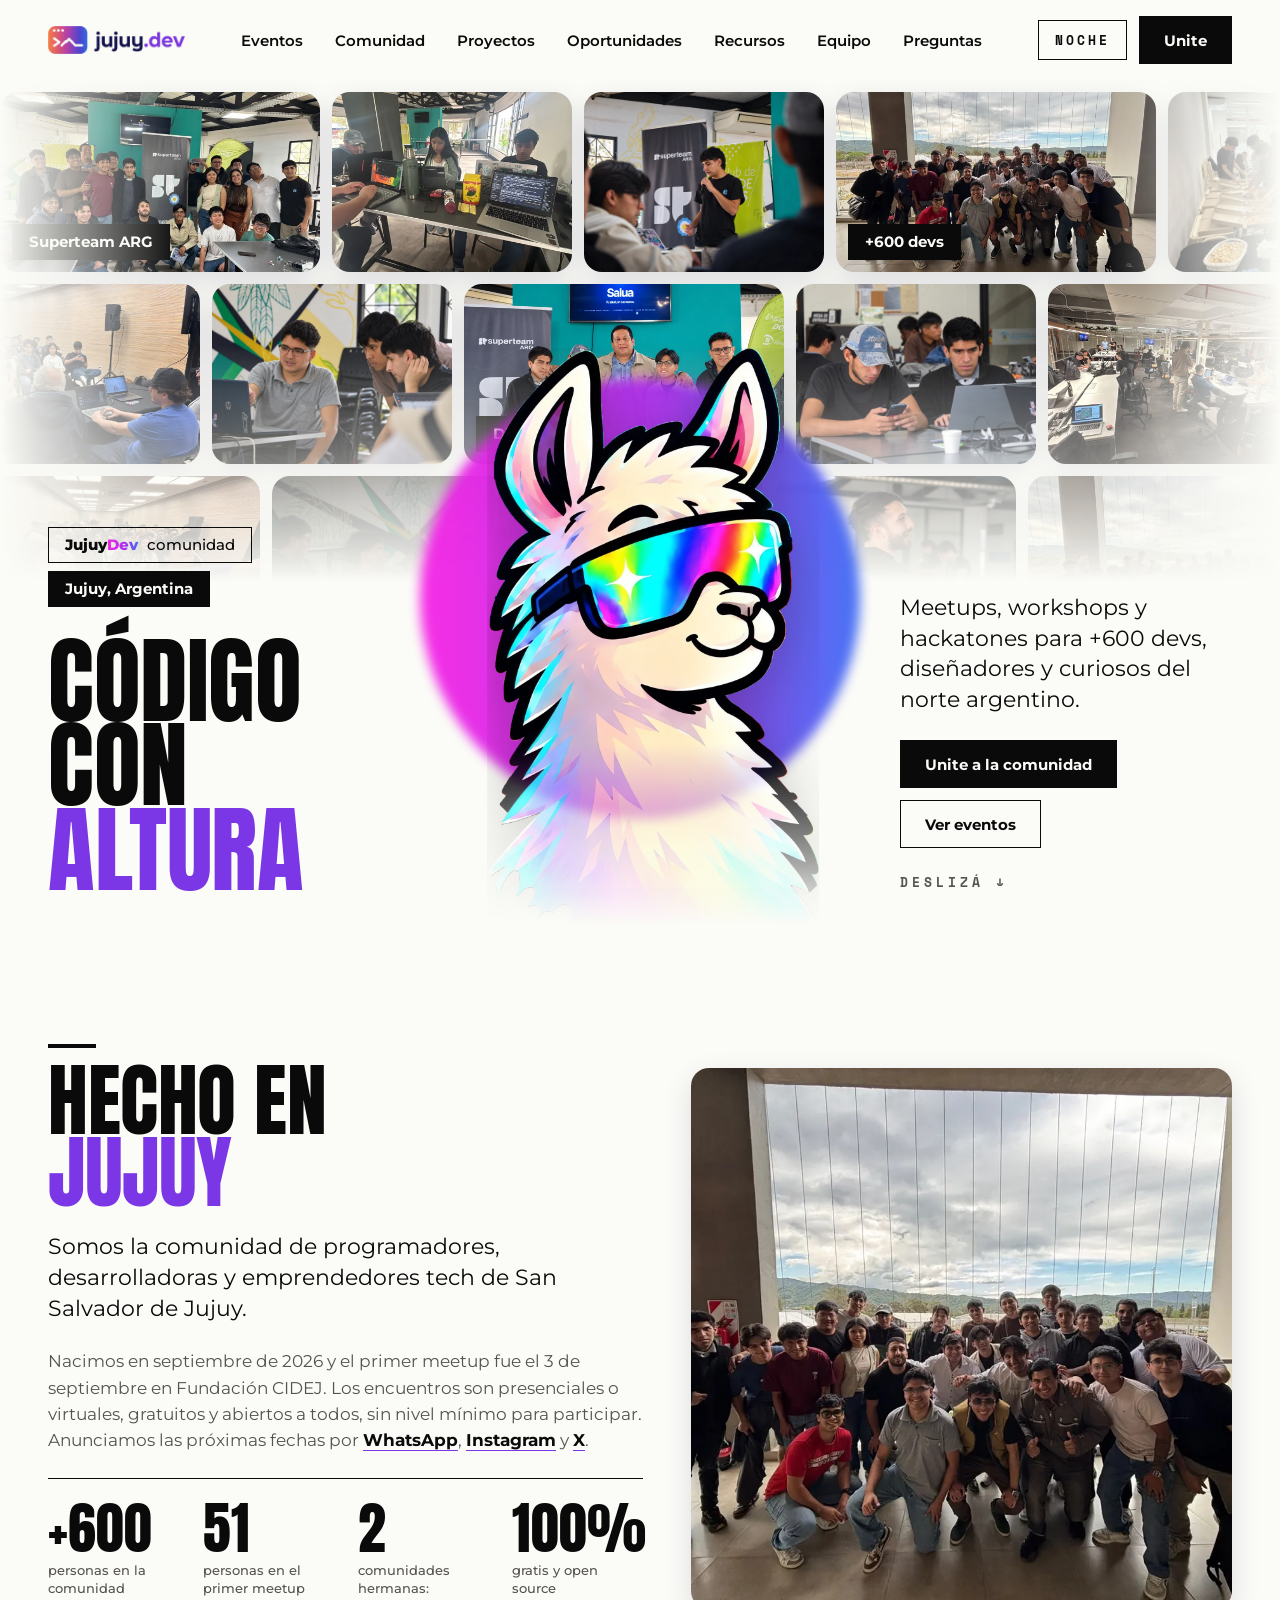
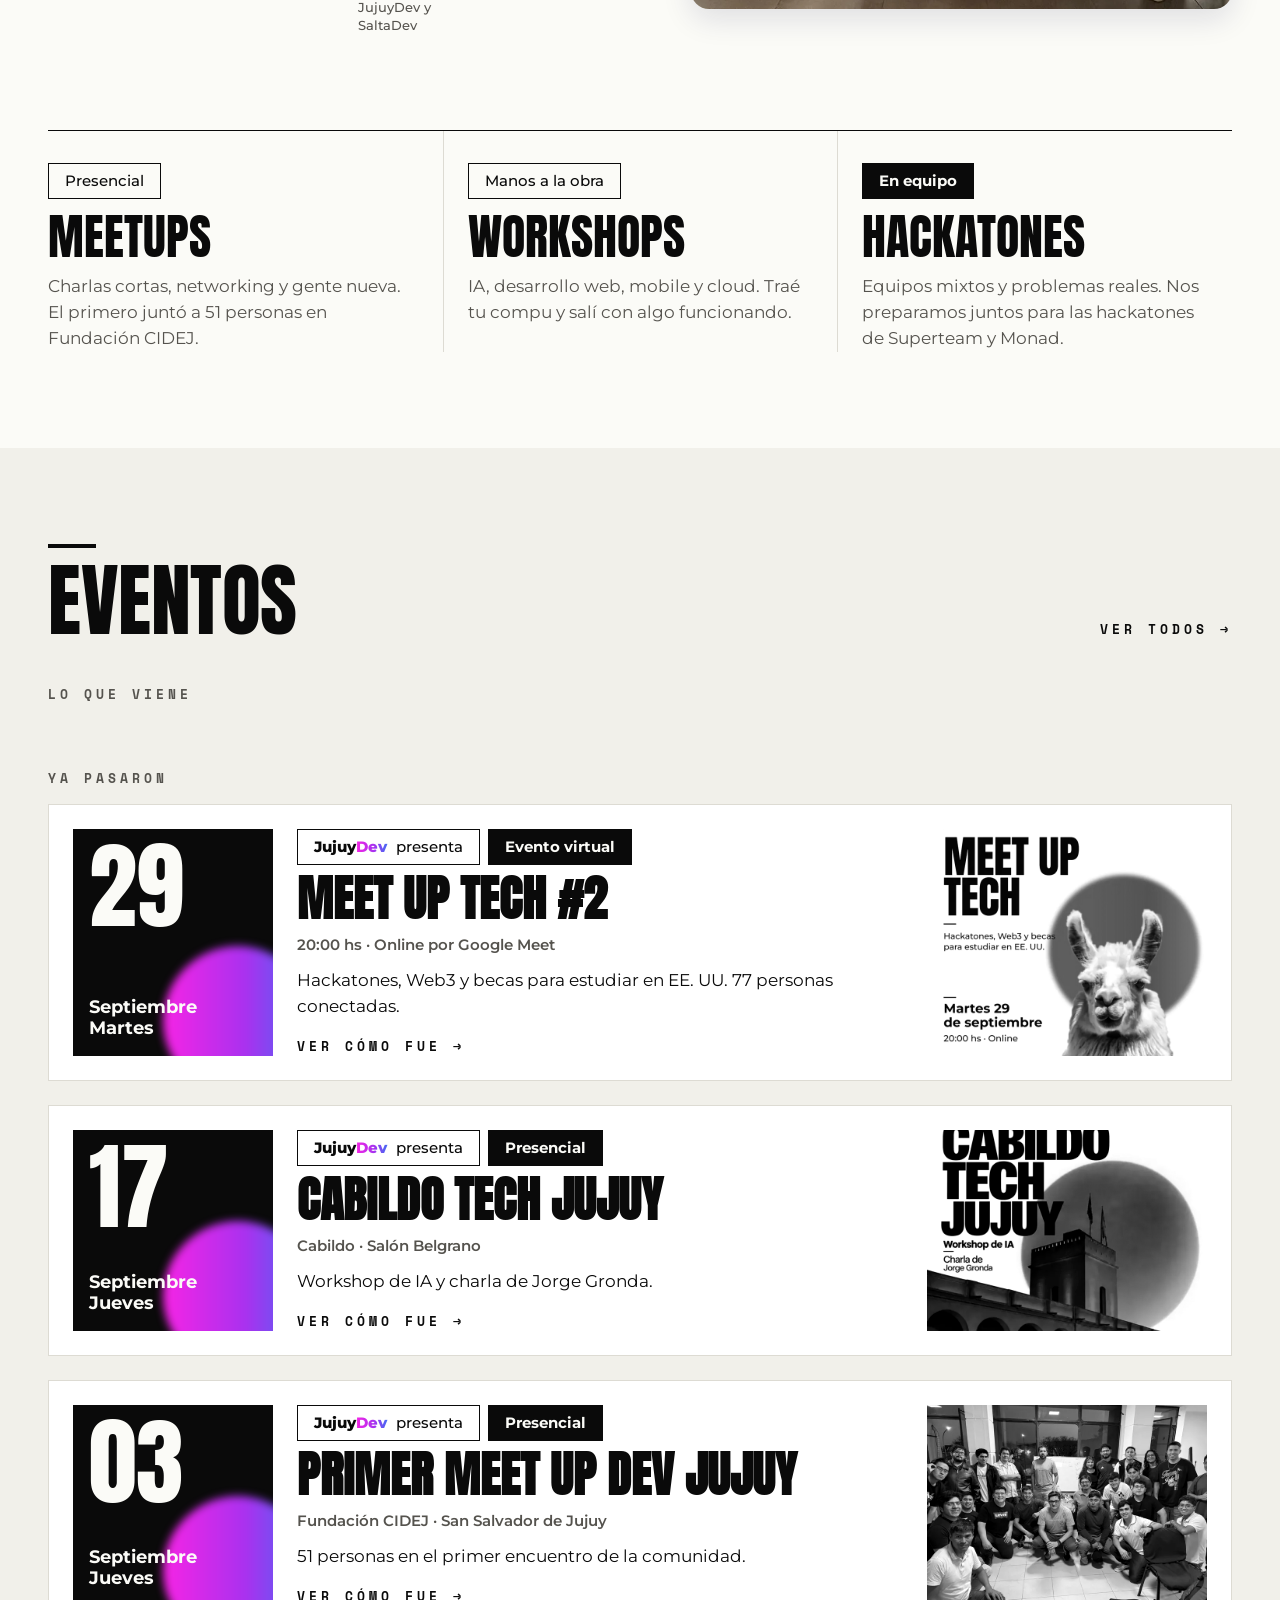
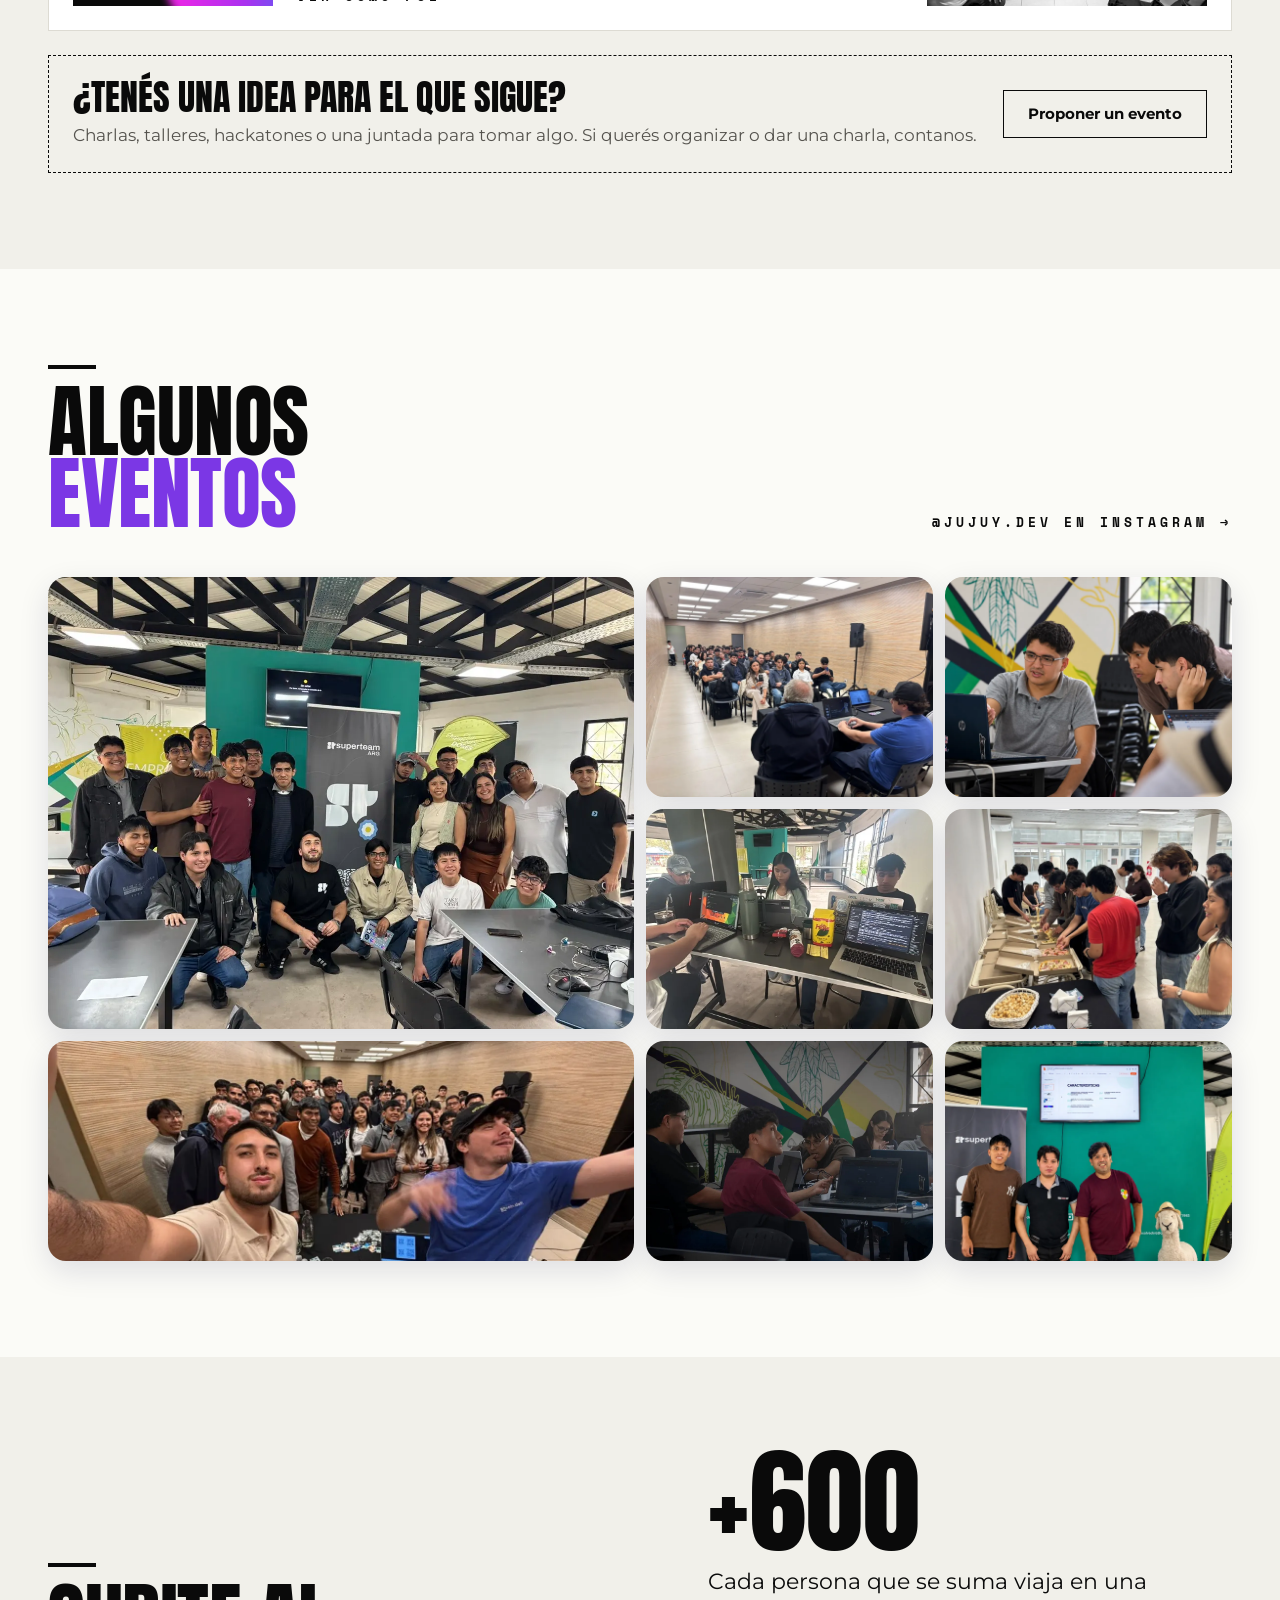
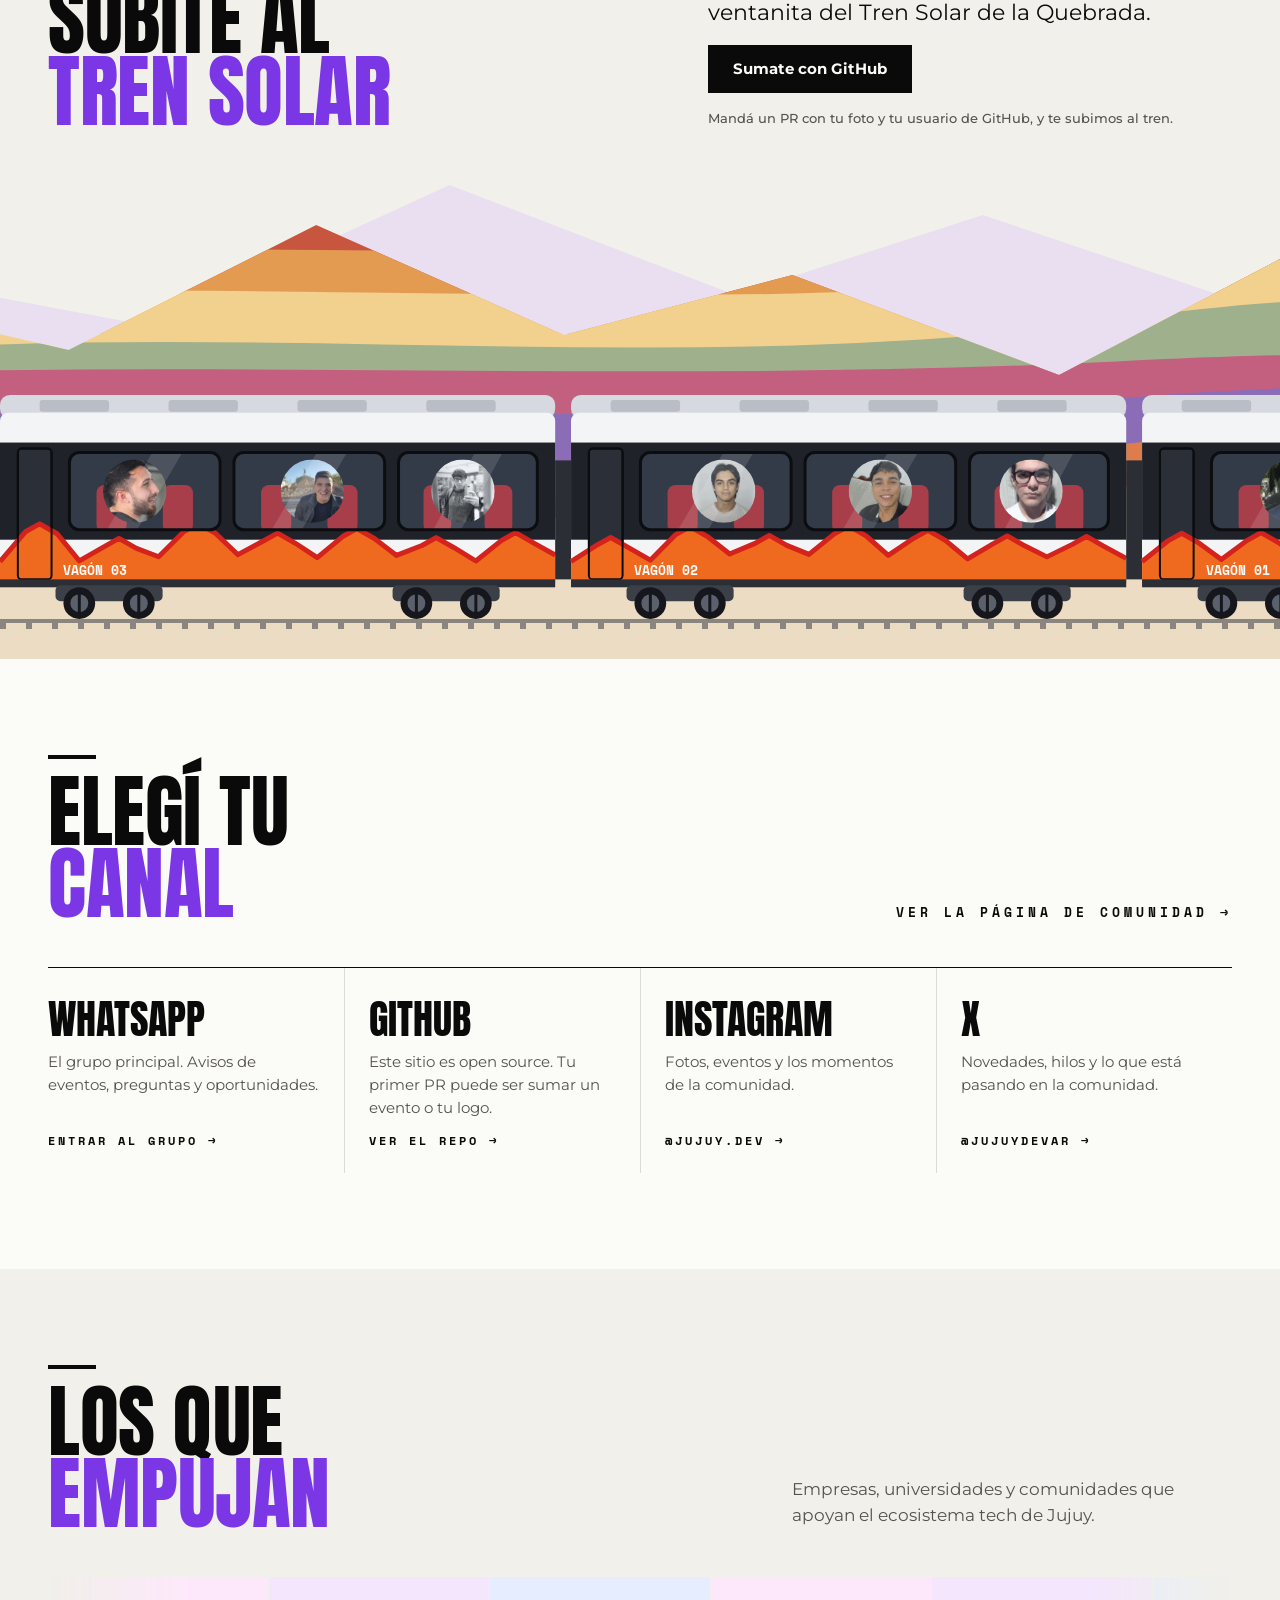
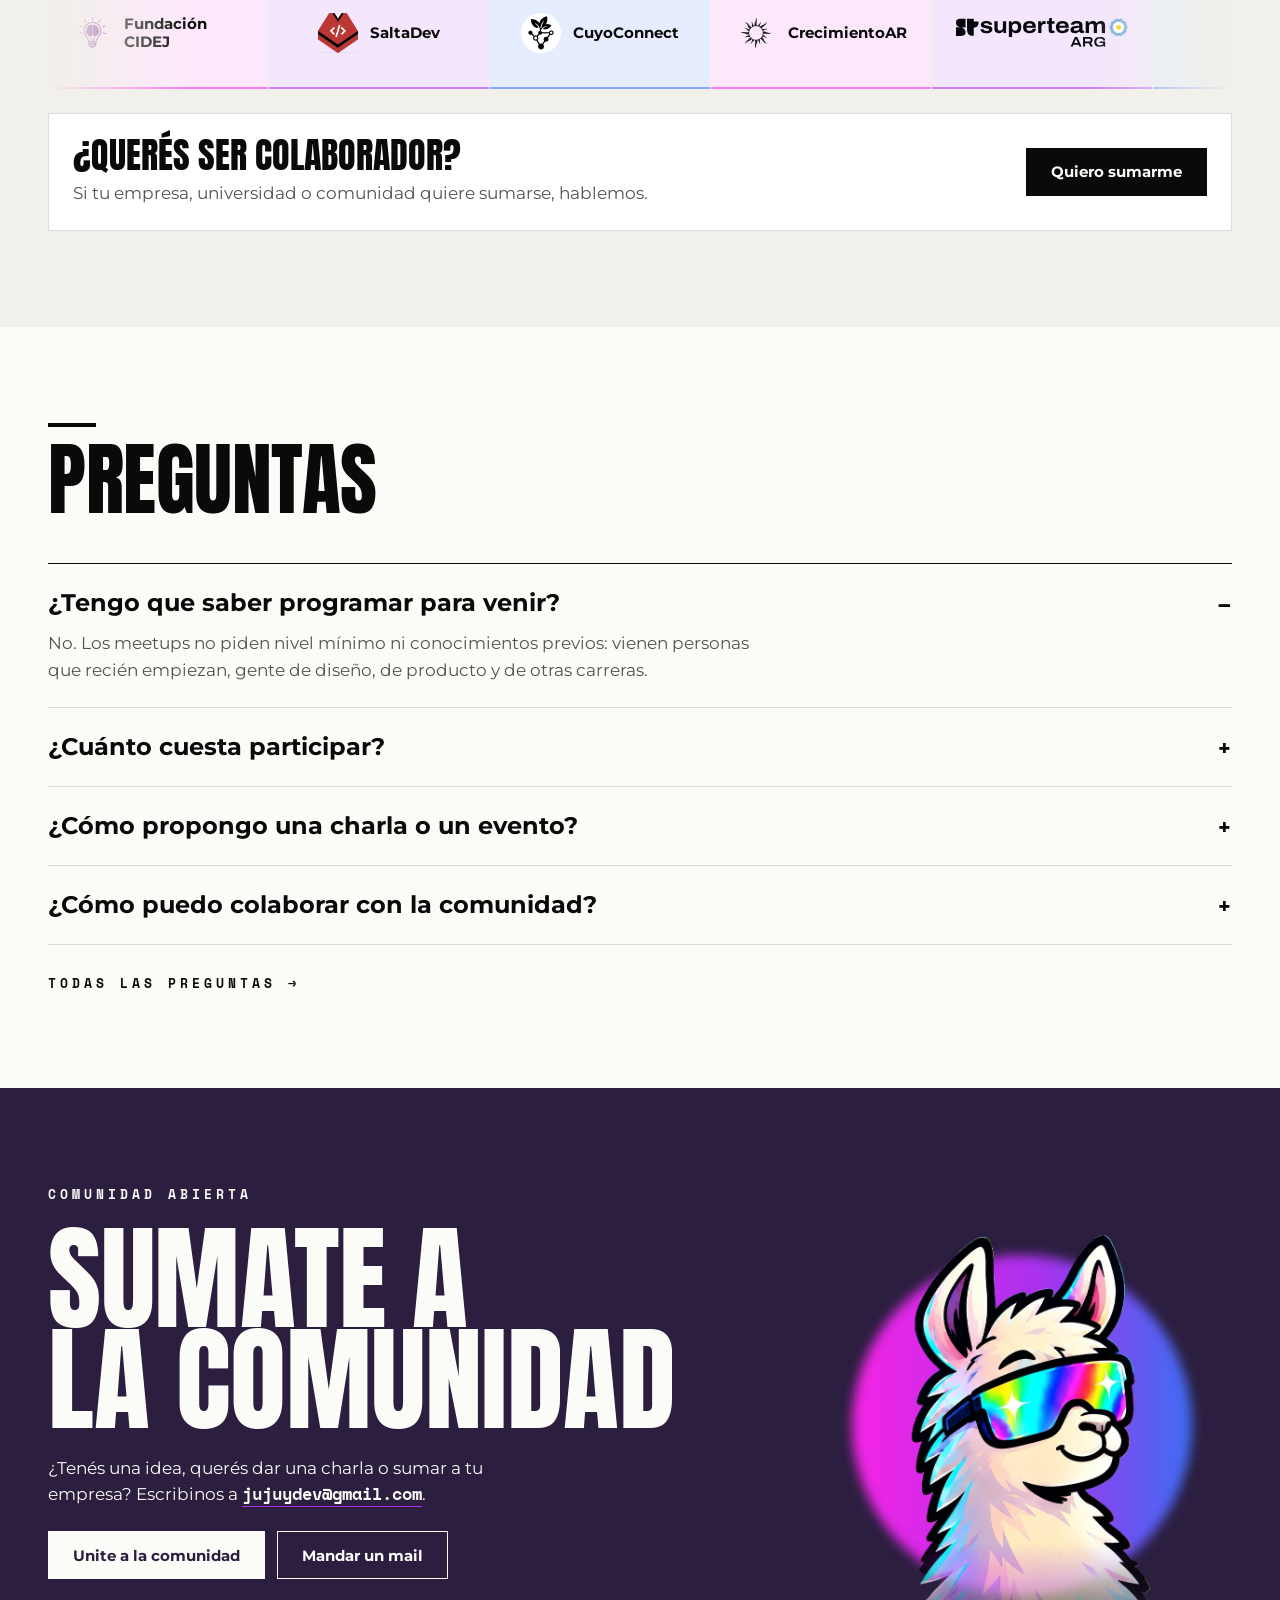
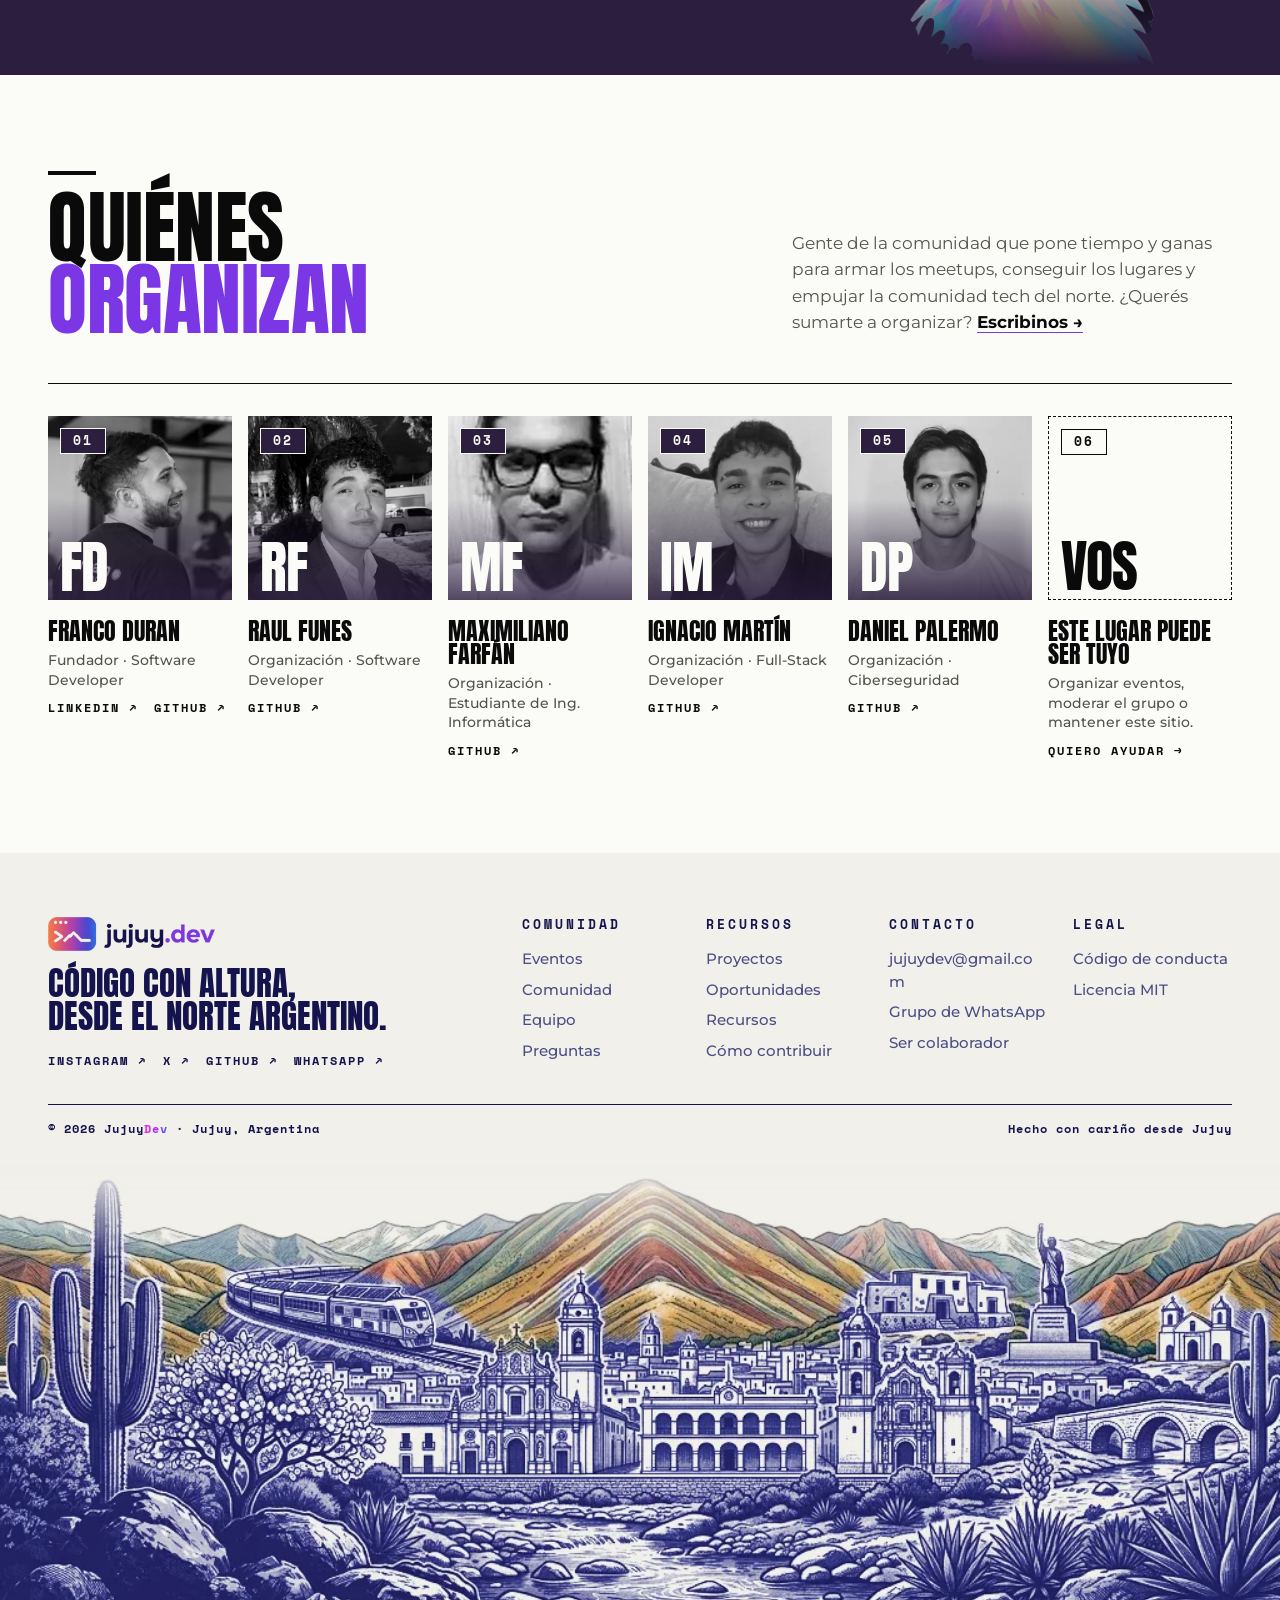
==== index.html @ 704fd13a "feat: footer ilustrado con Jujuy y arreglo del Tren Solar - Footer nuevo en todas las páginas: marca" ====
<!DOCTYPE html>
<html lang="es-AR">
<head>
  <meta charset="UTF-8">
  <meta name="viewport" content="width=device-width, initial-scale=1">
  <title>JujuyDev · Comunidad de programadores y tecnología en Jujuy</title>
  <meta name="description" content="JujuyDev es la comunidad de programadores, desarrolladores y emprendedores tech de Jujuy. Meetups, talleres y eventos gratuitos en San Salvador de Jujuy. Sumate.">
  <meta name="theme-color" content="#fbfbf7" media="(prefers-color-scheme: light)">
  <meta name="theme-color" content="#0e0d14" media="(prefers-color-scheme: dark)">
  <link rel="canonical" href="https://jujuy.dev.ar/">

  <!-- Social preview (WhatsApp, LinkedIn, X). The image is a 1200x630 JPEG because not every network renders WebP previews. -->
  <meta property="og:type" content="website">
  <meta property="og:locale" content="es_AR">
  <meta property="og:site_name" content="JujuyDev">
  <meta property="og:title" content="JujuyDev · Comunidad tech de Jujuy">
  <meta property="og:description" content="Conectamos programadores, diseñadores y emprendedores de Jujuy. Meetups, talleres y eventos gratuitos.">
  <meta property="og:url" content="https://jujuy.dev.ar/">
  <meta property="og:image" content="https://jujuy.dev.ar/assets/og.jpg">
  <meta property="og:image:width" content="1200">
  <meta property="og:image:height" content="630">
  <meta property="og:image:alt" content="Ilustración de la Quebrada de Humahuaca con una llama, una notebook y el texto comunidad, colaborar, construir, innovar">
  <meta name="twitter:card" content="summary_large_image">
  <meta name="twitter:site" content="@JujuyDevAr">
  <meta name="twitter:title" content="JujuyDev · Comunidad tech de Jujuy">
  <meta name="twitter:description" content="Conectamos programadores, diseñadores y emprendedores de Jujuy. Meetups, talleres y eventos gratuitos.">
  <meta name="twitter:image" content="https://jujuy.dev.ar/assets/og.jpg">

  <!-- Structured data for Google. The Organization here is the canonical #org referenced
       by @id from the event pages and the FAQ page. Event schema itself lives on each
       event's own page (see /eventos/*/), not here. -->
  <script type="application/ld+json">
  {
    "@context": "https://schema.org",
    "@graph": [
      {
        "@type": "Organization",
        "@id": "https://jujuy.dev.ar/#org",
        "name": "JujuyDev",
        "alternateName": ["jujuy.dev", "Comunidad de desarrolladores de Jujuy"],
        "url": "https://jujuy.dev.ar/",
        "logo": "https://jujuy.dev.ar/assets/logo.svg",
        "email": "jujuydev@gmail.com",
        "description": "Comunidad de programadores, desarrolladores y emprendedores tech de Jujuy, Argentina.",
        "foundingDate": "2026-09-02",
        "areaServed": { "@type": "AdministrativeArea", "name": "Jujuy, Argentina" },
        "location": {
          "@type": "Place",
          "name": "Fundación CIDEJ",
          "address": {
            "@type": "PostalAddress",
            "streetAddress": "Av. 19 de Abril 437",
            "addressLocality": "San Salvador de Jujuy",
            "addressRegion": "Jujuy",
            "postalCode": "4600",
            "addressCountry": "AR"
          }
        },
        "sameAs": [
          "https://www.instagram.com/jujuy.dev/",
          "https://x.com/JujuyDevAr",
          "https://github.com/FrancoDuran23/jujuy_dev",
          "https://luma.com/jujuydev",
          "https://luma.com/g134i1ef",
          "https://chat.whatsapp.com/Bj1KKgjcLue2FOVuX8osmq"
        ],
        "founder": { "@type": "Person", "name": "Franco Duran", "url": "https://www.linkedin.com/in/francoduran23/" }
      },
      {
        "@type": "WebSite",
        "url": "https://jujuy.dev.ar/",
        "name": "JujuyDev",
        "inLanguage": "es-AR",
        "publisher": { "@id": "https://jujuy.dev.ar/#org" }
      }
    ]
  }
  </script>

  <link rel="icon" href="assets/brand/jujuydev-isotipo.png" type="image/png">
  <!-- Theme follows the system; force it with localStorage.setItem('jd-theme', 'dark' | 'light'). Runs before paint so there is no flash. -->
  <script>(function(){var t;try{t=localStorage.getItem('jd-theme');}catch(e){}var d=t||(matchMedia('(prefers-color-scheme: dark)').matches?'dark':'light');document.documentElement.setAttribute('data-theme',d);})();</script>
  <link rel="preconnect" href="https://fonts.googleapis.com">
  <link rel="preconnect" href="https://fonts.gstatic.com" crossorigin>
  <link href="https://fonts.googleapis.com/css2?family=Anton&family=Archivo+Black&family=Montserrat:wght@400;500;600;700;800&family=Space+Mono:wght@700&display=swap" rel="stylesheet">
  <link rel="preload" as="image" href="assets/brand/jujuydev-llama-hd.webp" type="image/webp">
  <!-- Bump the version whenever the CSS changes, so browsers do not keep a stale copy. -->
  <link rel="stylesheet" href="css/tokens.css?v=2026-10-17">
  <link rel="stylesheet" href="css/jd.css?v=2026-10-18f">
</head>
<body>
<div class="jd">
  <a class="jd-skip" href="#somos">Saltar al contenido</a>

  <header class="jd-nav">
    <a href="./" aria-label="jujuy.dev — inicio">
      <img class="jd-nav__logo jd-logo-light" src="assets/brand/jujuydev-logo.webp" alt="jujuy.dev" width="137" height="28">
      <img class="jd-nav__logo jd-logo-dark" src="assets/brand/jujuydev-logo-white.webp" alt="jujuy.dev" width="103" height="28">
    </a>
    <button class="jd-nav__toggle" type="button" aria-expanded="false" aria-controls="jd-nav-links">Menú</button>
    <nav aria-label="Principal">
      <ul class="jd-nav__links" id="jd-nav-links">
        <li><a href="#eventos">Eventos</a></li>
        <li><a href="#comunidad">Comunidad</a></li>
        <li><a href="proyectos/">Proyectos</a></li>
        <li><a href="oportunidades/">Oportunidades</a></li>
        <li><a href="recursos/">Recursos</a></li>
        <li><a href="#equipo">Equipo</a></li>
        <li><a href="#faq">Preguntas</a></li>
      </ul>
    </nav>
    <div class="jd-nav__actions">
      <!-- Theme switch: the label names the theme you switch to. Saved in localStorage («jd-theme»). -->
      <button class="jd-theme" type="button" data-jd-theme-toggle>Día</button>
      <a class="jd-btn jd-btn--primary" href="https://chat.whatsapp.com/Bj1KKgjcLue2FOVuX8osmq" target="_blank" rel="noopener">Unite</a>
    </div>
  </header>

  <main>
  <section class="jd-hero" aria-label="Presentación">
    <div class="jd-mosaic" aria-hidden="true" data-jd-mosaic></div>

    <div class="jd-hero__stage" aria-hidden="true">
      <div class="jd-orb"></div>
      <img class="jd-hero__mascot" src="assets/brand/jujuydev-llama-hd.webp" alt="" fetchpriority="high">
    </div>

    <div class="jd-hero__copy">
      <div class="jd-hero__left">
        <div class="jd-tags">
          <span class="jd-tag"><b>Jujuy<span class="jd-dev">Dev</span></b>&nbsp;comunidad</span>
          <span class="jd-tag jd-tag--solid">Jujuy, Argentina</span>
        </div>
        <h1 class="jd-display">Código<br>con <span class="jd-hl">altura</span></h1>
      </div>
      <div class="jd-hero__right">
        <p class="jd-lead">Meetups, workshops y hackatones para +600 devs, diseñadores y curiosos del norte argentino.</p>
        <div class="jd-hero__actions">
          <a class="jd-btn jd-btn--primary" href="https://chat.whatsapp.com/Bj1KKgjcLue2FOVuX8osmq" target="_blank" rel="noopener">Unite a la comunidad</a>
          <a class="jd-btn jd-btn--secondary" href="#eventos">Ver eventos</a>
        </div>
        <a class="jd-cue jd-muted" href="#somos" style="text-decoration:none">Deslizá ↓</a>
      </div>
    </div>
  </section>

  <!-- EDIT: numbers of the community. Update them as they change. -->
  <section class="jd-section" id="somos">
    <div class="jd-about">
      <div class="jd-about__copy">
        <div><hr class="jd-rule"><h2 class="jd-display jd-display--l">Hecho en<br><span class="jd-hl">Jujuy</span></h2></div>
        <p class="jd-lead">Somos la comunidad de programadores, desarrolladoras y emprendedores tech de San Salvador de Jujuy.</p>
        <p>Nacimos en septiembre de 2026 y el primer meetup fue el 3 de septiembre en Fundación CIDEJ. Los encuentros son presenciales o virtuales, gratuitos y abiertos a todos, sin nivel mínimo para participar. Anunciamos las próximas fechas por <a href="https://chat.whatsapp.com/Bj1KKgjcLue2FOVuX8osmq" target="_blank" rel="noopener">WhatsApp</a>, <a href="https://www.instagram.com/jujuy.dev/" target="_blank" rel="noopener">Instagram</a> y <a href="https://x.com/JujuyDevAr" target="_blank" rel="noopener">X</a>.</p>
        <dl class="jd-stats">
          <div><dt>personas en la comunidad</dt><dd>+600</dd></div>
          <div><dt>personas en el primer meetup</dt><dd>51</dd></div>
          <div><dt>comunidades hermanas: JujuyDev y SaltaDev</dt><dd>2</dd></div>
          <div><dt>gratis y open source</dt><dd>100%</dd></div>
        </dl>
      </div>
      <figure class="jd-about__art" style="margin:0"><img src="assets/fotos/evento-grupal-cerros.webp" alt="Foto grupal de la comunidad con los cerros de fondo" loading="lazy"></figure>
    </div>

    <div class="jd-pillars">
      <div class="jd-pillar"><span class="jd-tag">Presencial</span><h3>Meetups</h3><p>Charlas cortas, networking y gente nueva. El primero juntó a 51 personas en Fundación CIDEJ.</p></div>
      <div class="jd-pillar"><span class="jd-tag">Manos a la obra</span><h3>Workshops</h3><p>IA, desarrollo web, mobile y cloud. Traé tu compu y salí con algo funcionando.</p></div>
      <div class="jd-pillar"><span class="jd-tag jd-tag--solid">En equipo</span><h3>Hackatones</h3><p>Equipos mixtos y problemas reales. Nos preparamos juntos para las hackatones de Superteam y Monad.</p></div>
    </div>
  </section>

  <section class="jd-section jd-section--sunk" id="eventos">
    <div class="jd-section__head">
      <div><hr class="jd-rule"><h2 class="jd-display jd-display--l">Eventos</h2></div>
      <a class="jd-btn jd-btn--link" href="eventos/">Ver todos →</a>
    </div>

    <!-- Upcoming events come from the public Luma calendar (assets/calendario.js). -->
    <span class="jd-cue jd-subhead">Lo que viene</span>
    <div class="jd-upcoming">
      <div class="jd-stack" data-upcoming-list data-jd></div>
      <p class="upcoming-empty jd-upcoming__empty" hidden>Cuando publiquemos un encuentro, aparece acá. Mientras tanto, mirá el <a href="https://luma.com/jujuydev" target="_blank" rel="noopener">calendario en Luma →</a></p>
    </div>

    <!-- EDIT: past events. Copy a card only to archive one that already happened; keep the ghost card last. -->
    <span class="jd-cue jd-subhead">Ya pasaron</span>
    <div class="jd-stack">
      <a class="jd-event jd-event--shot" href="eventos/meet-up-tech/">
        <div class="jd-event__date"><div class="jd-orb"></div><span class="jd-event__day">29</span><span class="jd-event__month">Septiembre<br>Martes</span></div>
        <div class="jd-event__body">
          <div class="jd-tags"><span class="jd-tag"><b>Jujuy<span class="jd-dev">Dev</span></b>&nbsp;presenta</span><span class="jd-tag jd-tag--solid">Evento virtual</span></div>
          <h3 class="jd-event__title">Meet Up Tech #2</h3>
          <p class="jd-event__meta">20:00 hs · Online por Google Meet</p>
          <p class="jd-event__desc">Hackatones, Web3 y becas para estudiar en EE. UU. 77 personas conectadas.</p>
          <span class="jd-cue jd-event__cue">Ver cómo fue →</span>
        </div>
        <figure class="jd-event__shot"><img src="assets/eventos/meetup-02-card.webp" alt="" loading="lazy" style="object-position:50% 30%"></figure>
      </a>
      <a class="jd-event jd-event--shot" href="eventos/cabildo-tech-jujuy/">
        <div class="jd-event__date"><div class="jd-orb"></div><span class="jd-event__day">17</span><span class="jd-event__month">Septiembre<br>Jueves</span></div>
        <div class="jd-event__body">
          <div class="jd-tags"><span class="jd-tag"><b>Jujuy<span class="jd-dev">Dev</span></b>&nbsp;presenta</span><span class="jd-tag jd-tag--solid">Presencial</span></div>
          <h3 class="jd-event__title">Cabildo Tech Jujuy</h3>
          <p class="jd-event__meta">Cabildo · Salón Belgrano</p>
          <p class="jd-event__desc">Workshop de IA y charla de Jorge Gronda.</p>
          <span class="jd-cue jd-event__cue">Ver cómo fue →</span>
        </div>
        <figure class="jd-event__shot"><img src="assets/eventos/cabildo-tech-card.webp" alt="" loading="lazy" style="object-position:50% 50%"></figure>
      </a>
      <a class="jd-event jd-event--shot" href="eventos/meetup-01-primer-encuentro/">
        <div class="jd-event__date"><div class="jd-orb"></div><span class="jd-event__day">03</span><span class="jd-event__month">Septiembre<br>Jueves</span></div>
        <div class="jd-event__body">
          <div class="jd-tags"><span class="jd-tag"><b>Jujuy<span class="jd-dev">Dev</span></b>&nbsp;presenta</span><span class="jd-tag jd-tag--solid">Presencial</span></div>
          <h3 class="jd-event__title">Primer Meet Up dev Jujuy</h3>
          <p class="jd-event__meta">Fundación CIDEJ · San Salvador de Jujuy</p>
          <p class="jd-event__desc">51 personas en el primer encuentro de la comunidad.</p>
          <span class="jd-cue jd-event__cue">Ver cómo fue →</span>
        </div>
        <figure class="jd-event__shot"><img src="assets/eventos/meetup-01-grupo-card.webp" alt="" loading="lazy" style="object-position:50% 50%"></figure>
      </a>
      <div class="jd-event jd-event--ghost">
        <div>
          <h3>¿Tenés una idea para el que sigue?</h3>
          <p>Charlas, talleres, hackatones o una juntada para tomar algo. Si querés organizar o dar una charla, contanos.</p>
        </div>
        <a class="jd-btn jd-btn--secondary" href="mailto:jujuydev@gmail.com?subject=Propuesta%20de%20evento%20para%20JujuyDev">Proponer un evento</a>
      </div>
    </div>
  </section>

  <section class="jd-section">
    <div class="jd-section__head">
      <div><hr class="jd-rule"><h2 class="jd-display jd-display--l">Algunos<br><span class="jd-hl">eventos</span></h2></div>
      <a class="jd-btn jd-btn--link" href="https://www.instagram.com/jujuy.dev/" target="_blank" rel="noopener">@jujuy.dev en Instagram →</a>
    </div>
    <div class="jd-gallery">
      <figure class="jd-tile jd-gallery__big"><img src="assets/fotos/evento-grupal-superteam.webp" alt="Foto grupal de la comunidad con Superteam ARG" loading="lazy"></figure>
      <figure class="jd-tile"><img src="assets/fotos/evento-charla-auditorio.webp" alt="Charla en el auditorio, con el público sentado" style="object-position:40% 50%" loading="lazy"></figure>
      <figure class="jd-tile"><img src="assets/fotos/evento-mentoria-laptop.webp" alt="Mentoría frente a una laptop durante la hackatón" loading="lazy"></figure>
      <figure class="jd-tile"><img src="assets/fotos/evento-mate-y-codigo.webp" alt="Mate, termo y código en una mesa de trabajo" loading="lazy"></figure>
      <figure class="jd-tile"><img src="assets/fotos/evento-pizza.webp" alt="Pizzas compartidas al cierre de un meetup" loading="lazy"></figure>
      <figure class="jd-tile jd-gallery__wide"><img src="assets/fotos/evento-selfie-auditorio.webp" alt="Selfie con todo el auditorio lleno" style="object-position:50% 40%" loading="lazy"></figure>
      <figure class="jd-tile"><img src="assets/fotos/evento-hackaton-mural.webp" alt="Equipos trabajando frente al mural del espacio" loading="lazy"></figure>
      <figure class="jd-tile"><img src="assets/fotos/evento-pitch-llama.webp" alt="Equipo presentando su proyecto en Solana, con la llama de peluche" style="object-position:55% 70%" loading="lazy"></figure>
    </div>
  </section>

  <section class="jd-section jd-section--sunk" id="comunidad" style="padding-bottom:var(--space-8)">
    <div class="jd-train-head">
      <div><hr class="jd-rule"><h2 class="jd-display jd-display--l">Subite al<br><span class="jd-hl">Tren Solar</span></h2></div>
      <div class="jd-train-head__side">
        <p class="jd-members__count">+600</p>
        <p class="jd-lead">Cada persona que se suma viaja en una ventanita del Tren Solar de la Quebrada.</p>
        <a class="jd-btn jd-btn--primary" href="https://github.com/FrancoDuran23/jujuy_dev/blob/main/CONTRIBUTING.md#sumarte-como-contribuidor-a-la-página" target="_blank" rel="noopener">Sumate con GitHub</a>
        <p class="jd-members__note">Mandá un PR con tu foto y tu usuario de GitHub, y te subimos al tren.</p>
      </div>
    </div>
  </section>
  <!-- EDIT: Tren Solar passengers, one line per person (newest last). Photo in assets/people/:
       square WebP, 168x168, under 10 KB. Kept inline so it also works when opening the file directly. -->
  <script type="application/json" id="jd-tren-miembros">
  { "miembros": [
      { "login": "raulfunes", "avatar": "assets/people/raul-funes.webp" },
      { "login": "mgf409", "avatar": "assets/people/maximiliano-farfan.webp" },
      { "login": "ignaMartin22", "avatar": "assets/people/ignacio-martin.webp" },
      { "login": "DanielPalermoo", "avatar": "assets/people/daniel-palermo.webp" },
      { "login": "andres777c", "avatar": "assets/people/andres-chaile.webp" },
      { "login": "maxiloayza1", "avatar": "assets/people/maxi-loayza.webp" },
      { "login": "FrancoDuran23", "avatar": "assets/people/franco-duran.webp" }
  ] }
  </script>
  <div class="jd-train" data-jd-train-root data-src="#jd-tren-miembros" role="img" aria-label="El Tren Solar de la Quebrada cruzando los cerros con las personas de JujuyDev en las ventanas">
    <div data-jd-hills></div>
    <div class="jd-train__ground"></div>
    <div class="jd-train__rail"></div>
    <div class="jd-train__move" data-jd-train></div>
  </div>

  <section class="jd-section">
    <div class="jd-section__head">
      <div><hr class="jd-rule"><h2 class="jd-display jd-display--l">Elegí tu<br><span class="jd-hl">canal</span></h2></div>
      <a class="jd-btn jd-btn--link" href="comunidad/">Ver la página de comunidad →</a>
    </div>
    <!-- EDIT: one link per open channel. -->
    <div class="jd-channels">
      <a class="jd-channel" href="https://chat.whatsapp.com/Bj1KKgjcLue2FOVuX8osmq" target="_blank" rel="noopener">
        <h3>WhatsApp</h3>
        <p>El grupo principal. Avisos de eventos, preguntas y oportunidades.</p>
        <span class="jd-cue">Entrar al grupo →</span>
      </a>
      <a class="jd-channel" href="https://github.com/FrancoDuran23/jujuy_dev" target="_blank" rel="noopener">
        <h3>GitHub</h3>
        <p>Este sitio es open source. Tu primer PR puede ser sumar un evento o tu logo.</p>
        <span class="jd-cue">Ver el repo →</span>
      </a>
      <a class="jd-channel" href="https://www.instagram.com/jujuy.dev/" target="_blank" rel="noopener">
        <h3>Instagram</h3>
        <p>Fotos, eventos y los momentos de la comunidad.</p>
        <span class="jd-cue">@jujuy.dev →</span>
      </a>
      <a class="jd-channel" href="https://x.com/JujuyDevAr" target="_blank" rel="noopener">
        <h3>X</h3>
        <p>Novedades, hilos y lo que está pasando en la comunidad.</p>
        <span class="jd-cue">@JujuyDevAr →</span>
      </a>
    </div>
  </section>

  <section class="jd-section jd-section--sunk" id="colaboradores">
    <div class="jd-section__head">
      <div><hr class="jd-rule"><h2 class="jd-display jd-display--l">Los que<br><span class="jd-hl">empujan</span></h2></div>
      <p class="jd-team__intro">Empresas, universidades y comunidades que apoyan el ecosistema tech de Jujuy.</p>
    </div>
    <!-- EDIT: to add a collaborator, copy a cell. Logos go in assets/logos/, ideally SVG or WebP under 50 KB. -->
    <div class="jd-logos">
      <div class="jd-logos__track">
        <div class="jd-logos__set">
          <div class="jd-logo jd-logo--mark"><img src="assets/logos/cidej.webp" alt="" width="40" height="40" loading="lazy"><span>Fundación CIDEJ</span></div>
          <a class="jd-logo jd-logo--mark" href="https://salta.dev" target="_blank" rel="noopener"><img src="assets/logos/saltadev.webp" alt="" width="40" height="40" loading="lazy"><span>SaltaDev</span></a>
          <a class="jd-logo jd-logo--mark" href="https://cuyoconnect.com/" target="_blank" rel="noopener"><img src="assets/logos/cuyoconnect.webp" alt="" width="40" height="40" loading="lazy"><span>CuyoConnect</span></a>
          <a class="jd-logo jd-logo--mark" href="https://crecimiento.build/" target="_blank" rel="noopener"><img src="assets/logos/crecimientoar.webp" alt="" width="40" height="40" loading="lazy"><span>CrecimientoAR</span></a>
          <a class="jd-logo jd-logo--wide" href="https://superteam.ar/" target="_blank" rel="noopener"><img src="assets/logos/superteam-argentina.svg" alt="Superteam Argentina" width="1000" height="170" loading="lazy"></a>
          <a class="jd-logo" href="https://www.sansalvadordejujuy.gob.ar/" target="_blank" rel="noopener"><img src="assets/logos/municipalidad-ssj.webp" alt="Municipalidad de San Salvador de Jujuy" width="300" height="76" loading="lazy"></a>
          <a class="jd-logo" href="https://jujuy.gob.ar/" target="_blank" rel="noopener"><img src="assets/logos/gobierno-jujuy.webp" alt="Gobierno de Jujuy" width="720" height="391" loading="lazy"></a>
          <a class="jd-logo" href="https://formosa.dev.ar/" target="_blank" rel="noopener"><img src="assets/logos/formosa-dev.webp" alt="Formosa.dev" width="480" height="480" loading="lazy"></a>
          <a class="jd-logo" href="https://mardelplata.dev.ar/" target="_blank" rel="noopener"><img src="assets/logos/mardelplata-dev.webp" alt="Mar del Plata Dev" width="480" height="480" loading="lazy"></a>
          <a class="jd-logo jd-logo--wide" href="https://celo.org/" target="_blank" rel="noopener"><img src="assets/logos/celo.svg" alt="Celo" width="221" height="50" loading="lazy"></a>
          <a class="jd-logo" href="https://www.ripio.com/" target="_blank" rel="noopener"><img src="assets/logos/ripio.svg" alt="Ripio" width="268" height="128" loading="lazy"></a>
          <a class="jd-logo jd-logo--wide" href="https://nerdearla.com/" target="_blank" rel="noopener"><img src="assets/logos/nerdearla.webp" alt="Nerdearla" width="720" height="121" loading="lazy"></a>
        </div>
      </div>
    </div>
    <div class="jd-collab">
      <div>
        <h3>¿Querés ser colaborador?</h3>
        <p>Si tu empresa, universidad o comunidad quiere sumarse, hablemos.</p>
      </div>
      <a class="jd-btn jd-btn--primary" href="mailto:jujuydev@gmail.com?subject=Quiero%20ser%20colaborador%20de%20JujuyDev">Quiero sumarme</a>
    </div>
  </section>

  <section class="jd-section" id="faq">
    <div class="jd-section__head"><div><hr class="jd-rule"><h2 class="jd-display jd-display--l">Preguntas</h2></div></div>
    <div class="jd-faq">
      <details open><summary>¿Tengo que saber programar para venir?</summary><p>No. Los meetups no piden nivel mínimo ni conocimientos previos: vienen personas que recién empiezan, gente de diseño, de producto y de otras carreras.</p></details>
      <details><summary>¿Cuánto cuesta participar?</summary><p>Nada. Los meetups no tienen costo de entrada y el grupo de WhatsApp y los canales de la comunidad tampoco piden pago.</p></details>
      <details><summary>¿Cómo propongo una charla o un evento?</summary><p>Escribinos a <a href="mailto:jujuydev@gmail.com">jujuydev@gmail.com</a> con tu idea de charla, taller o evento. Te respondemos para coordinar fecha, lugar y formato. Buscamos voces nuevas.</p></details>
      <details><summary>¿Cómo puedo colaborar con la comunidad?</summary><p>Sumá un pull request al <a href="https://github.com/FrancoDuran23/jujuy_dev" target="_blank" rel="noopener">repositorio en GitHub</a>, ayudá a organizar eventos o a moderar el grupo de WhatsApp.</p></details>
    </div>
    <a class="jd-btn jd-btn--link jd-faq-more" href="faq/">Todas las preguntas →</a>
  </section>

  <section class="jd-cta" id="contacto">
    <div class="jd-cta__copy">
      <span class="jd-cue">Comunidad abierta</span>
      <h2 class="jd-display jd-display--xl">Sumate a<br>la comunidad</h2>
      <p>¿Tenés una idea, querés dar una charla o sumar a tu empresa? Escribinos a <a href="mailto:jujuydev@gmail.com">jujuydev@gmail.com</a>.</p>
      <div class="jd-cta__actions">
        <a class="jd-btn jd-btn--primary" href="https://chat.whatsapp.com/Bj1KKgjcLue2FOVuX8osmq" target="_blank" rel="noopener">Unite a la comunidad</a>
        <a class="jd-btn jd-btn--secondary" href="mailto:jujuydev@gmail.com?subject=Hola%20JujuyDev">Mandar un mail</a>
      </div>
    </div>
    <div class="jd-cta__art" aria-hidden="true"><div class="jd-orb"></div><img src="assets/brand/jujuydev-llama-hd.webp" alt="" loading="lazy"></div>
  </section>

  <section class="jd-section" id="equipo">
    <div class="jd-section__head">
      <div><hr class="jd-rule"><h2 class="jd-display jd-display--l">Quiénes<br><span class="jd-hl">organizan</span></h2></div>
      <p class="jd-team__intro">Gente de la comunidad que pone tiempo y ganas para armar los meetups, conseguir los lugares y empujar la comunidad tech del norte. ¿Querés sumarte a organizar? <a href="https://chat.whatsapp.com/Bj1KKgjcLue2FOVuX8osmq" target="_blank" rel="noopener">Escribinos →</a></p>
    </div>
    <!-- EDIT: one "jd-person" per organizer. Social links are optional. Keep the open card last. -->
    <div class="jd-team">
      <article class="jd-person">
        <div class="jd-person__photo">
          <img src="assets/people/franco-duran-lg.webp" alt="" loading="lazy">
          <span class="jd-person__mono" aria-hidden="true">FD</span>
          <span class="jd-person__num">01</span>
        </div>
        <h3 class="jd-person__name">Franco Duran</h3>
        <p class="jd-person__role">Fundador · Software Developer</p>
        <div class="jd-person__links"><a href="https://www.linkedin.com/in/francoduran23/" target="_blank" rel="noopener">LinkedIn ↗</a><a href="https://github.com/FrancoDuran23" target="_blank" rel="noopener">GitHub ↗</a></div>
      </article>
      <article class="jd-person">
        <div class="jd-person__photo">
          <img src="assets/people/raul-funes-lg.webp" alt="" loading="lazy">
          <span class="jd-person__mono" aria-hidden="true">RF</span>
          <span class="jd-person__num">02</span>
        </div>
        <h3 class="jd-person__name">Raul Funes</h3>
        <p class="jd-person__role">Organización · Software Developer</p>
        <div class="jd-person__links"><a href="https://github.com/raulfunes" target="_blank" rel="noopener">GitHub ↗</a></div>
      </article>
      <article class="jd-person">
        <div class="jd-person__photo">
          <img src="assets/people/maximiliano-farfan-lg.webp" alt="" loading="lazy">
          <span class="jd-person__mono" aria-hidden="true">MF</span>
          <span class="jd-person__num">03</span>
        </div>
        <h3 class="jd-person__name">Maximiliano Farfán</h3>
        <p class="jd-person__role">Organización · Estudiante de Ing. Informática</p>
        <div class="jd-person__links"><a href="https://github.com/MGF409" target="_blank" rel="noopener">GitHub ↗</a></div>
      </article>
      <article class="jd-person">
        <div class="jd-person__photo">
          <img src="assets/people/ignacio-martin-lg.webp" alt="" loading="lazy">
          <span class="jd-person__mono" aria-hidden="true">IM</span>
          <span class="jd-person__num">04</span>
        </div>
        <h3 class="jd-person__name">Ignacio Martín</h3>
        <p class="jd-person__role">Organización · Full-Stack Developer</p>
        <div class="jd-person__links"><a href="https://github.com/ignaMartin22" target="_blank" rel="noopener">GitHub ↗</a></div>
      </article>
      <article class="jd-person">
        <div class="jd-person__photo">
          <img src="assets/people/daniel-palermo-lg.webp" alt="" loading="lazy">
          <span class="jd-person__mono" aria-hidden="true">DP</span>
          <span class="jd-person__num">05</span>
        </div>
        <h3 class="jd-person__name">Daniel Palermo</h3>
        <p class="jd-person__role">Organización · Ciberseguridad</p>
        <div class="jd-person__links"><a href="https://github.com/DanielPalermoo" target="_blank" rel="noopener">GitHub ↗</a></div>
      </article>
      <article class="jd-person jd-person--open">
        <div class="jd-person__photo">
          <span class="jd-person__mono" aria-hidden="true">VOS</span>
          <span class="jd-person__num">06</span>
        </div>
        <h3 class="jd-person__name">Este lugar puede ser tuyo</h3>
        <p class="jd-person__role">Organizar eventos, moderar el grupo o mantener este sitio.</p>
        <div class="jd-person__links"><a href="https://chat.whatsapp.com/Bj1KKgjcLue2FOVuX8osmq" target="_blank" rel="noopener">Quiero ayudar →</a></div>
      </article>
    </div>
  </section>
  </main>

  <footer class="jd-footer">
    <div class="jd-footer__top">
      <div class="jd-footer__brand">
        <a href="./" aria-label="jujuy.dev — inicio"><img src="assets/brand/jujuydev-logo.webp" alt="jujuy.dev" width="167" height="34"></a>
        <p class="jd-footer__tagline">Código con altura,<br>desde el norte argentino.</p>
        <ul class="jd-footer__social">
          <li><a href="https://www.instagram.com/jujuy.dev/" target="_blank" rel="noopener">Instagram ↗</a></li>
          <li><a href="https://x.com/JujuyDevAr" target="_blank" rel="noopener">X ↗</a></li>
          <li><a href="https://github.com/FrancoDuran23/jujuy_dev" target="_blank" rel="noopener">GitHub ↗</a></li>
          <li><a href="https://chat.whatsapp.com/Bj1KKgjcLue2FOVuX8osmq" target="_blank" rel="noopener">WhatsApp ↗</a></li>
        </ul>
      </div>
      <nav class="jd-footer__cols" aria-label="Pie de página">
        <div>
          <h2>Comunidad</h2>
          <ul>
            <li><a href="eventos/">Eventos</a></li>
            <li><a href="comunidad/">Comunidad</a></li>
            <li><a href="#equipo">Equipo</a></li>
            <li><a href="faq/">Preguntas</a></li>
          </ul>
        </div>
        <div>
          <h2>Recursos</h2>
          <ul>
            <li><a href="proyectos/">Proyectos</a></li>
            <li><a href="oportunidades/">Oportunidades</a></li>
            <li><a href="recursos/">Recursos</a></li>
            <li><a href="https://github.com/FrancoDuran23/jujuy_dev/blob/main/CONTRIBUTING.md" target="_blank" rel="noopener">Cómo contribuir</a></li>
          </ul>
        </div>
        <div>
          <h2>Contacto</h2>
          <ul>
            <li><a href="mailto:jujuydev@gmail.com">jujuydev@gmail.com</a></li>
            <li><a href="https://chat.whatsapp.com/Bj1KKgjcLue2FOVuX8osmq" target="_blank" rel="noopener">Grupo de WhatsApp</a></li>
            <li><a href="mailto:jujuydev@gmail.com?subject=Quiero%20ser%20colaborador%20de%20JujuyDev">Ser colaborador</a></li>
          </ul>
        </div>
        <div>
          <h2>Legal</h2>
          <ul>
            <li><a href="codigo-de-conducta/">Código de conducta</a></li>
            <li><a href="https://github.com/FrancoDuran23/jujuy_dev/blob/main/LICENSE" target="_blank" rel="noopener">Licencia MIT</a></li>
          </ul>
        </div>
      </nav>
    </div>
    <div class="jd-footer__bar">
      <span>© <span data-year>2026</span> Jujuy<span class="jd-dev">Dev</span> · Jujuy, Argentina</span>
      <span>Hecho con cariño desde Jujuy</span>
    </div>
    <!-- Engraving of Jujuy: churches, the Cabildo arcade, the Tren Solar, the river and the bridge in blue ink; the coloured hills of the Quebrada behind. -->
    <img class="jd-footer__art" src="assets/brand/footer-jujuy.webp?v=2026-10-18f" alt="" width="1024" height="353" loading="lazy" decoding="async">
  </footer>
</div>

  <script src="assets/jd-nav.js?v=2026-10-17c" defer></script>
  <script src="assets/jd-home.js?v=2026-10-18" defer></script>
  <script src="assets/calendario.js?v=2026-10-17b" defer></script>
</body>
</html>
---- css/tokens.css ----
/* JujuyDev — tokens */
:root, [data-theme="light"] {
  --paper: #fbfbf7;
  --paper-raised: #ffffff;
  --paper-sunk: #f1f0ea;
  --ink: #0a0a0a;
  --ink-muted: #55534e;
  --on-ink: #fbfbf7;
  --line: #0a0a0a;
  --line-soft: #dddbd3;
  --navy: #14134d;
  --violet: #7b37e5;
  --on-violet: #ffffff;
  --orb-magenta: #f624e5;
  --orb-violet: #aa31ef;
  --orb-blue: #3f6df4;
  --sunset: #eb8046;
  --cardon: #c3408f;
  --sky: #586fcc;
  --plum: #2b1e3f;
  --on-plum: #fbfbf7;
  --focus: #7b37e5;
  --shadow-tile: 0 10px 30px rgba(20,19,77,0.12);
}
[data-theme="dark"] {
  --paper: #0e0d14;
  --paper-raised: #191723;
  --paper-sunk: #07060b;
  --ink: #f5f4ef;
  --ink-muted: #a9a6b3;
  --on-ink: #0a0a0a;
  --line: #f5f4ef;
  --line-soft: #2c2938;
  --navy: #e7e5ff;
  --violet: #b18cff;
  --on-violet: #0e0d14;
  --plum: #2b1e3f;
  --focus: #b18cff;
  --shadow-tile: 0 10px 30px rgba(0,0,0,0.5);
}
:root {
  --space-1: 4px;
  --space-2: 8px;
  --space-3: 12px;
  --space-4: 16px;
  --space-6: 24px;
  --space-8: 32px;
  --space-12: 48px;
  --space-16: 64px;
  --space-24: 96px;
  --radius-none: 0;
  --radius-sm: 4px;
  --radius-tile: 18px;
  --radius-round: 9999px;
  --font-condensed: Anton, "Bebas Neue", Impact, "Arial Narrow", sans-serif;
  --font-wide: "Archivo Black", "Arial Black", system-ui, sans-serif;
  --font-sans: Montserrat, system-ui, "Segoe UI", sans-serif;
  --font-mono: "Space Mono", ui-monospace, Menlo, monospace;
}
html, body { margin: 0; background: var(--paper); }
html { scroll-behavior: smooth; }
---- css/jd.css ----
/* JujuyDev — component styles (sistema de diseño, ver DISENO.md). Values come from tokens.css (var(--…)).
   Fonts (Anton, Archivo Black, Montserrat, Space Mono) are loaded with a <link> in each page head. */
.jd { font-family: var(--font-sans); color: var(--ink); background: var(--paper); -webkit-font-smoothing: antialiased; }
.jd *, .jd *::before, .jd *::after { box-sizing: border-box; }
:where(.jd) a { color: inherit; }
:where(.jd) :focus-visible { outline: 2px solid var(--focus); outline-offset: 2px; }

/* ---------- type helpers ---------- */
.jd-display { font-family: var(--font-condensed); font-weight: 400; text-transform: uppercase; line-height: .88; letter-spacing: -.5px; margin: 0; }
.jd-display--xl { font-size: clamp(56px, 9vw, 128px); }
.jd-display--l { font-size: clamp(44px, 6.5vw, 80px); line-height: .9; }
.jd-display--m { font-size: clamp(34px, 4vw, 48px); line-height: .95; }
.jd-display .jd-hl { color: var(--violet); }
.jd-lead { font-size: 22px; line-height: 1.4; margin: 0; color: var(--ink); }
.jd-muted { color: var(--ink-muted); }
.jd-cue { font-family: var(--font-mono); font-weight: 700; font-size: 13px; letter-spacing: 4px; text-transform: uppercase; }
.jd-rule { display: block; width: 48px; height: 4px; background: var(--ink); border: 0; margin: 0 0 var(--space-4); }

/* ---------- Tag ---------- */
.jd-tag { display: inline-flex; align-items: center; gap: var(--space-1); padding: var(--space-2) var(--space-4); border: 1.5px solid var(--line); border-radius: var(--radius-none); font: 500 15px/1.2 var(--font-sans); color: var(--ink); background: transparent; white-space: nowrap; }
.jd-tag b { font-weight: 800; }
.jd-tag--solid { background: var(--ink); color: var(--on-ink); border-color: var(--ink); font-weight: 700; }
.jd-tag--violet { background: var(--violet); color: var(--on-violet); border-color: var(--violet); font-weight: 700; }
.jd-tags { display: flex; flex-wrap: wrap; gap: var(--space-2); }

/* ---------- Button ---------- */
.jd-btn { display: inline-flex; align-items: center; justify-content: center; gap: var(--space-2); min-height: 48px; padding: 0 var(--space-6); border: 1.5px solid var(--ink); border-radius: var(--radius-none); font: 700 15px/1 var(--font-sans); text-decoration: none; cursor: pointer; transition: transform .15s ease, background-color .15s ease, color .15s ease; }
.jd-btn--primary { background: var(--ink); color: var(--on-ink); }
.jd-btn--primary:hover { background: var(--violet); border-color: var(--violet); color: var(--on-violet); }
.jd-btn--secondary { background: transparent; color: var(--ink); }
.jd-btn--secondary:hover { background: var(--ink); color: var(--on-ink); }
.jd-btn:active { transform: translateY(1px); }
.jd-btn--link { border: 0; padding: 0; min-height: 0; background: none; color: var(--ink); font-family: var(--font-mono); font-size: 13px; letter-spacing: 4px; text-transform: uppercase; }
.jd-btn--link:hover { color: var(--violet); }

/* ---------- «Dev» in the orb gradient ---------- */
.jd-dev { background: linear-gradient(90deg, var(--orb-magenta), var(--orb-violet) 55%, var(--orb-blue)); -webkit-background-clip: text; background-clip: text; color: transparent; -webkit-text-fill-color: transparent; padding-right: .04em; }

/* ---------- Orb (the poster gradient circle) ---------- */
.jd-orb { position: absolute; border-radius: var(--radius-round); background: linear-gradient(90deg, var(--orb-magenta), var(--orb-violet) 55%, var(--orb-blue)); filter: blur(6px); }

/* ---------- Nav ---------- */
.jd-nav { position: relative; z-index: 5; display: flex; align-items: center; justify-content: space-between; gap: var(--space-6); padding: var(--space-4) var(--space-12); }
.jd-nav__logo { height: 28px; width: auto; display: block; }
.jd-nav__links { display: flex; gap: var(--space-8); list-style: none; margin: 0; padding: 0; font: 600 15px/1 var(--font-sans); }
.jd-nav__links a { position: relative; text-decoration: none; padding: var(--space-1) 0; }
.jd-nav__links a::after { content: ""; position: absolute; left: 0; right: 0; bottom: -2px; height: 2px; background: currentColor; transform: scaleX(0); transform-origin: left; transition: transform .2s ease; }
.jd-nav__links a:hover::after, .jd-nav__links a:focus-visible::after, .jd-nav__links a[aria-current="page"]::after { transform: scaleX(1); }
@media (prefers-reduced-motion: reduce) { .jd-nav__links a::after { transition: none; } }
.jd-nav__links a:hover { color: var(--violet); }
.jd-logo-dark { display: none; }
[data-theme="dark"] .jd-logo-light { display: none; }
[data-theme="dark"] .jd-logo-dark { display: block; }

/* ---------- Hero mosaic ---------- */
.jd-hero { position: relative; overflow: hidden; min-height: 820px; padding-bottom: var(--space-12); isolation: isolate; }
.jd-mosaic { position: absolute; inset: 0 0 auto 0; height: 590px; display: flex; flex-direction: column; gap: var(--space-3); padding-top: var(--space-3); z-index: 0;
  -webkit-mask-image: linear-gradient(90deg, transparent 0, #000 14%, #000 86%, transparent 100%), linear-gradient(180deg, #000 0, #000 45%, transparent 85%);
  -webkit-mask-composite: source-in;
  mask-image: linear-gradient(90deg, transparent 0, #000 14%, #000 86%, transparent 100%), linear-gradient(180deg, #000 0, #000 45%, transparent 85%);
  mask-composite: intersect; }
.jd-mosaic__row { display: flex; gap: var(--space-3); width: max-content; animation: jd-marquee var(--jd-speed, 60s) linear infinite; }
.jd-mosaic__row:nth-child(2) { animation-direction: reverse; --jd-speed: 75s; margin-left: -120px; }
.jd-mosaic__row:nth-child(3) { --jd-speed: 90s; margin-left: -60px; }
@keyframes jd-marquee { to { transform: translateX(-50%); } }

.jd-tile { position: relative; flex: none; height: 180px; width: 240px; border-radius: var(--radius-tile); overflow: hidden; background: var(--paper-sunk); box-shadow: var(--shadow-tile); margin: 0; }
.jd-tile--s { width: 180px; }
.jd-tile--l { width: 320px; }
.jd-tile img { width: 100%; height: 100%; object-fit: cover; display: block; }
.jd-tile figcaption { position: absolute; left: var(--space-3); bottom: var(--space-3); right: var(--space-3); }
.jd-tile--bw img { filter: grayscale(1) contrast(1.05); transition: filter .35s ease; }
.jd-tile--bw:hover img { filter: none; }
.jd-tile--ink { background: var(--ink); color: var(--on-ink); display: flex; align-items: flex-end; padding: var(--space-4); }
.jd-tile--plum { background: var(--plum); color: var(--on-plum); display: flex; align-items: flex-end; padding: var(--space-4); }
.jd-tile--orb { background: linear-gradient(90deg, var(--orb-magenta), var(--orb-violet) 55%, var(--orb-blue)); }
.jd-tile--paper { background: var(--paper-raised); display: flex; align-items: center; justify-content: center; padding: var(--space-4); }
.jd-tile__word { font-family: var(--font-condensed); font-size: 44px; line-height: .9; text-transform: uppercase; }
.jd-tile .jd-tile__iso { position: absolute; top: var(--space-4); left: var(--space-4); width: 56px; height: auto; object-fit: contain; }

.jd-hero__stage { position: absolute; left: 50%; bottom: 0; transform: translateX(-50%); width: 520px; height: 640px; z-index: 2; pointer-events: none; }
.jd-hero__stage .jd-orb { width: 440px; height: 440px; left: 40px; top: 70px; opacity: .95; }
.jd-hero__mascot { position: absolute; left: 50%; bottom: 0; height: 600px; transform: translateX(-46%); filter: drop-shadow(0 18px 30px rgba(10,10,10,.28));
  /* the artwork ends in a straight cut; fade it into the page instead */
  -webkit-mask-image: linear-gradient(180deg, #000 66%, transparent 96%); mask-image: linear-gradient(180deg, #000 66%, transparent 96%); }

.jd-hero__copy { position: relative; z-index: 3; display: grid; grid-template-columns: 1fr 520px 1fr; align-items: end; min-height: 820px; padding: 0 var(--space-12); }
.jd-hero__left { grid-column: 1; padding-bottom: var(--space-2); }
.jd-hero__right { grid-column: 3; display: flex; flex-direction: column; gap: var(--space-6); padding-bottom: var(--space-2); }
.jd-hero__left .jd-tags { margin-bottom: var(--space-8); }
.jd-hero .jd-display { font-size: clamp(64px, 7.5vw, 96px); }
.jd-hero__actions { display: flex; flex-wrap: wrap; gap: var(--space-3); }

@media (max-width: 1100px) {
  .jd-hero__copy { grid-template-columns: 1fr; align-items: start; min-height: 0; padding: 0 var(--space-4); }
  .jd-hero { min-height: 0; padding-top: 560px; }
  .jd-hero__left, .jd-hero__right { grid-column: 1; }
  .jd-hero__right { margin-top: var(--space-6); }
  .jd-mosaic { height: 460px; }
  .jd-tile { height: 130px; width: 170px; }
  .jd-tile--s { width: 130px; } .jd-tile--l { width: 230px; }
  .jd-tile__word { font-size: 32px; }
  .jd-hero { padding-top: 500px; }
  .jd-hero__stage { top: 30px; bottom: auto; width: 320px; height: 470px; }
  .jd-hero__stage .jd-orb { width: 260px; height: 260px; left: 30px; top: 90px; }
  .jd-hero__mascot { height: 440px; bottom: auto; top: 20px; -webkit-mask-image: linear-gradient(180deg, #000 78%, transparent 100%); mask-image: linear-gradient(180deg, #000 78%, transparent 100%); }
  .jd-nav { padding: var(--space-4); }
  .jd-nav__links { display: none; }
}
@media (prefers-reduced-motion: reduce) { .jd-mosaic__row { animation: none; } }

/* ---------- MembersTrain: la comunidad viaja en el Tren Solar ---------- */
.jd-train-head { display: grid; grid-template-columns: minmax(0, 1.2fr) minmax(0, 1fr); gap: var(--space-8); align-items: end; }
.jd-train-head__side { display: flex; flex-direction: column; gap: var(--space-4); align-items: flex-start; }
.jd-members__count { font-family: var(--font-condensed); font-size: clamp(72px, 9vw, 120px); line-height: .85; margin: 0; }
.jd-members__note { font: 500 13px/1.4 var(--font-sans); color: var(--ink-muted); margin: 0; }
.jd-train { --hill-back: #e9dff0; --s1: #c8553d; --s2: #e39b52; --s3: #f2d08d; --s4: #9fb08c; --s5: #c4607f; --s6: #8b6cb6; --s7: #dd7d4c; --ground: #ecdcc4; --cardon: #6f8f5a; --rail: #3b3f47;
  position: relative; height: 500px; overflow: hidden; background: var(--paper-sunk); }
[data-theme="dark"] .jd-train { --hill-back: #241f33; --s1: #7d3a2c; --s2: #8c5f33; --s3: #8e7a52; --s4: #4f5e48; --s5: #74394c; --s6: #4f3f72; --s7: #864a2f; --ground: #2a2420; --cardon: #3f5a36; --rail: #8a8f99; }
.jd-train__hills { position: absolute; left: 0; right: 0; bottom: 34px; width: 100%; height: 100%; }
.jd-train__hills .h-back { fill: var(--hill-back); }
.jd-train__hills .s1 { fill: var(--s1); } .jd-train__hills .s2 { fill: var(--s2); } .jd-train__hills .s3 { fill: var(--s3); } .jd-train__hills .s4 { fill: var(--s4); } .jd-train__hills .s5 { fill: var(--s5); } .jd-train__hills .s6 { fill: var(--s6); } .jd-train__hills .s7 { fill: var(--s7); }
.jd-train__hills .h-front { fill: var(--ground); } .jd-train__hills .cardon { fill: var(--cardon); }
.jd-train__ground { position: absolute; left: 0; right: 0; bottom: 0; height: 40px; background: var(--ground); }
.jd-train__rail { position: absolute; left: 0; right: 0; bottom: 30px; height: 10px; background: repeating-linear-gradient(90deg, var(--rail) 0 6px, transparent 6px 26px); opacity: .55; }
.jd-train__rail::before { content: ""; position: absolute; left: 0; right: 0; top: 0; height: 4px; background: var(--rail); }
.jd-train__move { position: absolute; left: 0; bottom: 38px; will-change: transform; }
.jd-train__svg { display: block; height: 230px; width: auto; animation: jd-train-bob .5s ease-in-out infinite alternate; }
.jd-train__wheel { animation: jd-spin .9s linear infinite; }
@keyframes jd-spin { to { transform: rotate(360deg); } }
@keyframes jd-train-bob { to { transform: translateY(1px); } }
@media (prefers-reduced-motion: reduce) { .jd-train__wheel, .jd-train__svg { animation: none; } }
@media (max-width: 900px) {
  .jd-train-head { grid-template-columns: 1fr; }
  .jd-train { height: 330px; }
  .jd-train__svg { height: 150px; }
}

/* ---------- Team: quiénes organizan ---------- */
.jd-team__intro { max-width: 440px; margin: 0; font-size: 17px; line-height: 1.55; color: var(--ink-muted); }
.jd-team__intro a { color: var(--ink); font-weight: 700; text-decoration: none; border-bottom: 1.5px solid var(--violet); }
.jd-team__intro a:hover { color: var(--violet); }
.jd-team { display: grid; grid-template-columns: repeat(6, minmax(0, 1fr)); gap: var(--space-8) var(--space-4); border-top: 1.5px solid var(--ink); padding-top: var(--space-8); }
.jd-person { display: flex; flex-direction: column; gap: var(--space-2); }
.jd-person__photo { position: relative; aspect-ratio: 1; overflow: hidden; background: var(--plum); margin-bottom: var(--space-3); }
.jd-person__photo .jd-orb { width: 70%; height: auto; aspect-ratio: 1; right: -16%; top: 8%; transition: transform .5s cubic-bezier(.2,.8,.2,1); }
.jd-person:nth-child(3n+2) .jd-person__photo .jd-orb { right: auto; left: 34%; top: -22%; width: 78%; }
.jd-person:nth-child(3n) .jd-person__photo .jd-orb { right: -28%; top: 40%; width: 82%; }
.jd-person__photo img { position: absolute; inset: 0; width: 100%; height: 100%; object-fit: cover; filter: grayscale(1) contrast(1.05); transition: filter .35s ease; }
.jd-person__mono { position: absolute; left: var(--space-3); bottom: var(--space-2); font-family: var(--font-condensed); font-size: clamp(48px, 4.4vw, 64px); line-height: .85; color: var(--on-plum); letter-spacing: -1px; }
.jd-person__num { position: absolute; top: var(--space-3); left: var(--space-3); padding: var(--space-1) var(--space-3); border: 1.5px solid var(--on-plum); color: var(--on-plum); font: 700 13px/1.2 var(--font-mono); letter-spacing: 2px; }
.jd-person:hover .jd-orb { transform: scale(1.18) translateX(-8%); }
.jd-person:hover .jd-person__photo img { filter: none; }
.jd-person__name { font-family: var(--font-condensed); font-weight: 400; font-size: 24px; line-height: .95; text-transform: uppercase; margin: 0; }
.jd-person__role { margin: 0; font: 500 14px/1.4 var(--font-sans); color: var(--ink-muted); }
.jd-person__links { display: flex; gap: var(--space-4); margin-top: var(--space-1); }
.jd-person__links a { font: 700 12px/1 var(--font-mono); letter-spacing: 2px; text-transform: uppercase; text-decoration: none; color: var(--ink); }
.jd-person__links a:hover { color: var(--violet); }
@media (max-width: 1100px) { .jd-team { grid-template-columns: repeat(3, minmax(0, 1fr)); } }
@media (max-width: 640px) { .jd-team { grid-template-columns: repeat(2, minmax(0, 1fr)); gap: var(--space-6) var(--space-3); } .jd-person__name { font-size: 20px; } }
@media (max-width: 520px) { .jd-team { grid-template-columns: repeat(2, minmax(0, 1fr)); gap: var(--space-6) var(--space-3); } .jd-person__name { font-size: 20px; } .jd-person__role { font-size: 13px; } .jd-person__mono { font-size: 44px; left: var(--space-3); } .jd-person__num { top: var(--space-2); left: var(--space-2); font-size: 11px; } .jd-person__links { flex-direction: column; gap: var(--space-2); } }

/* ---------- Event card ---------- */
.jd-event { display: grid; grid-template-columns: 200px 1fr; gap: var(--space-6); align-items: stretch; padding: var(--space-6); background: var(--paper-raised); border: 1px solid var(--line-soft); border-radius: var(--radius-none); }
.jd-event__date { position: relative; display: flex; flex-direction: column; justify-content: space-between; min-height: 200px; padding: var(--space-4); background: var(--ink); color: var(--on-ink); overflow: hidden; }
.jd-event__date .jd-orb { width: 150px; height: 150px; right: -40px; bottom: -40px; filter: blur(4px); }
.jd-event__day { position: relative; font-family: var(--font-condensed); font-size: 96px; line-height: .85; }
.jd-event__month { position: relative; font: 700 18px/1.2 var(--font-sans); }
.jd-event__body { display: flex; flex-direction: column; gap: var(--space-3); justify-content: center; }
.jd-event__title { font-family: var(--font-condensed); font-size: 48px; line-height: .95; text-transform: uppercase; margin: 0; }
.jd-event__meta { font: 600 15px/1.4 var(--font-sans); color: var(--ink-muted); margin: 0; }
.jd-event__desc { font: 400 17px/1.55 var(--font-sans); margin: 0; }
@media (max-width: 640px) { .jd-event { grid-template-columns: 1fr; } .jd-event__date { min-height: 140px; } }

/* ---------- Section ---------- */
.jd-section { padding: var(--space-24) var(--space-12); }
.jd-section--sunk { background: var(--paper-sunk); }
.jd-section__head { display: flex; align-items: end; justify-content: space-between; gap: var(--space-8); flex-wrap: wrap; margin-bottom: var(--space-12); }
@media (max-width: 720px) { .jd-section { padding: var(--space-16) var(--space-4); } }

/* ---------- Landing blocks ---------- */
.jd-pillars { display: grid; grid-template-columns: repeat(3, 1fr); gap: 0; border-top: 1.5px solid var(--ink); }
.jd-pillar { padding: var(--space-8) var(--space-6) 0 0; }
.jd-pillar + .jd-pillar { padding-left: var(--space-6); border-left: 1px solid var(--line-soft); }
.jd-pillar h3 { font-family: var(--font-condensed); font-weight: 400; font-size: 48px; line-height: .95; text-transform: uppercase; margin: var(--space-4) 0 var(--space-3); }
.jd-pillar p { margin: 0; font-size: 17px; line-height: 1.55; color: var(--ink-muted); }
.jd-stack { display: grid; gap: var(--space-6); }
.jd-posters { display: grid; grid-template-columns: repeat(3, 1fr); gap: var(--space-6); }
.jd-posters .jd-tile { width: auto; height: auto; aspect-ratio: 4 / 5; }
.jd-gallery { display: grid; grid-template-columns: repeat(4, 1fr); grid-auto-rows: 220px; gap: var(--space-3); }
.jd-gallery .jd-tile { width: auto; height: auto; }
.jd-gallery__big { grid-column: span 2; grid-row: span 2; }
.jd-gallery__wide { grid-column: span 2; }
.jd-about { display: grid; grid-template-columns: 1.1fr 1fr; gap: var(--space-12); align-items: center; }
.jd-about__art { position: relative; aspect-ratio: 1; border-radius: var(--radius-tile); overflow: hidden; box-shadow: var(--shadow-tile); }
.jd-about__art img { width: 100%; height: 100%; object-fit: cover; display: block; }
.jd-bignum { font-family: var(--font-condensed); font-size: clamp(96px, 14vw, 180px); line-height: .85; margin: var(--space-8) 0 var(--space-2); }
.jd-faq { border-top: 1.5px solid var(--ink); }
.jd-faq details { border-bottom: 1px solid var(--line-soft); padding: var(--space-6) 0; }
.jd-faq summary { cursor: pointer; list-style: none; display: flex; justify-content: space-between; gap: var(--space-6); font: 700 24px/1.25 var(--font-sans); }
.jd-faq summary::-webkit-details-marker { display: none; }
.jd-faq summary::after { content: "+"; font-family: var(--font-mono); font-weight: 700; }
.jd-faq details[open] summary::after { content: "–"; }
.jd-faq p { margin: var(--space-3) 0 0; max-width: 720px; font-size: 17px; line-height: 1.55; color: var(--ink-muted); }
.jd-cta { position: relative; overflow: hidden; background: var(--plum); color: var(--on-plum); padding: var(--space-24) var(--space-12) 0; display: grid; grid-template-columns: 1fr 420px; gap: var(--space-8); min-height: 520px; }
.jd-cta .jd-display { color: var(--on-plum); }
.jd-cta__copy { padding-bottom: var(--space-24); display: flex; flex-direction: column; gap: var(--space-6); align-items: flex-start; }
.jd-cta__art { position: relative; align-self: end; height: 460px; }
.jd-cta__art .jd-orb { width: 340px; height: 340px; left: 40px; top: 40px; }
.jd-cta__art img { position: absolute; bottom: 0; left: 50%; height: 440px; transform: translateX(-46%); -webkit-mask-image: linear-gradient(180deg, #000 70%, transparent 98%); mask-image: linear-gradient(180deg, #000 70%, transparent 98%); }
.jd-cta .jd-btn--primary { background: var(--on-plum); color: var(--plum); border-color: var(--on-plum); }
@media (max-width: 900px) {
  .jd-pillars, .jd-posters, .jd-about, .jd-cta { grid-template-columns: 1fr; }
  .jd-gallery { grid-template-columns: repeat(2, 1fr); grid-auto-rows: 160px; }
  .jd-pillar + .jd-pillar { padding-left: 0; border-left: 0; }
  .jd-cta { padding: var(--space-16) var(--space-4) 0; }
  .jd-cta__copy { padding-bottom: 0; }
}

/* ==========================================================================
   Piezas propias de jujuy.dev.ar sobre el sistema base: menú móvil, eventos
   de Luma, canales, colaboradores, equipo con foto y contacto.
   ========================================================================== */

.jd-skip { position: absolute; left: -999px; top: var(--space-2); z-index: 20; padding: var(--space-2) var(--space-4); background: var(--ink); color: var(--on-ink); font: 700 15px/1.2 var(--font-sans); text-decoration: none; }
.jd-skip:focus { left: var(--space-2); }

/* ---------- Nav: menú en pantallas chicas ---------- */
.jd-nav__toggle { display: none; min-height: 40px; padding: 0 var(--space-4); border: 1.5px solid var(--ink); background: transparent; color: var(--ink); font: 700 13px/1 var(--font-mono); letter-spacing: 3px; text-transform: uppercase; cursor: pointer; }
.jd-nav__links a[aria-current="page"] { color: var(--violet); }
.jd-nav__actions { display: flex; align-items: center; gap: var(--space-3); }
.jd-theme { min-height: 40px; padding: 0 var(--space-4); border: 1.5px solid var(--ink); background: transparent; color: var(--ink); font: 700 13px/1 var(--font-mono); letter-spacing: 3px; text-transform: uppercase; cursor: pointer; transition: background-color .15s ease, color .15s ease; }
.jd-theme:hover { background: var(--ink); color: var(--on-ink); }
@media (max-width: 1100px) {
  .jd-nav { flex-wrap: wrap; }
  .jd-nav__actions { order: 1; margin-left: auto; }
  .jd-nav__toggle { display: inline-flex; align-items: center; order: 2; }
  .jd-nav > nav { order: 3; }
  .jd-nav__actions .jd-btn--primary { display: none; }
  .jd-nav { gap: var(--space-2); }
  .jd-nav__actions { gap: var(--space-2); }
  .jd-theme, .jd-nav__toggle { padding: 0 var(--space-3); letter-spacing: 2px; }
  .jd-nav.is-open > nav { order: 3; width: 100%; }
  .jd-nav.is-open .jd-nav__links { display: flex; flex-direction: column; gap: 0; width: 100%; border-top: 1.5px solid var(--ink); }
  .jd-nav.is-open .jd-nav__links a { display: block; padding: var(--space-4) 0; border-bottom: 1px solid var(--line-soft); font-size: 17px; }
}

/* ---------- Quiénes somos ---------- */
.jd-about__copy { display: flex; flex-direction: column; gap: var(--space-6); align-items: flex-start; }
.jd-about__copy p { margin: 0; font-size: 17px; line-height: 1.55; color: var(--ink-muted); }
.jd-about__copy p.jd-lead { font-size: 22px; line-height: 1.4; color: var(--ink); }
.jd-about__copy p a { color: var(--ink); font-weight: 700; text-decoration: none; border-bottom: 1.5px solid var(--violet); }
.jd-about__copy p a:hover { color: var(--violet); }
.jd-stats { display: grid; grid-template-columns: repeat(4, minmax(0, 1fr)); gap: var(--space-6); width: 100%; margin: 0; padding: var(--space-6) 0 0; border-top: 1.5px solid var(--ink); }
.jd-stats div { display: flex; flex-direction: column; gap: var(--space-2); }
.jd-stats dt { order: 2; font: 500 13px/1.4 var(--font-sans); color: var(--ink-muted); }
.jd-stats dd { order: 1; margin: 0; font-family: var(--font-condensed); font-size: clamp(40px, 4.5vw, 56px); line-height: .9; }
.jd-about + .jd-pillars { margin-top: var(--space-24); }
@media (max-width: 640px) { .jd-stats { grid-template-columns: repeat(2, minmax(0, 1fr)); } }

/* ---------- Eventos ---------- */
.jd-subhead { display: block; margin: 0 0 var(--space-4); color: var(--ink-muted); }
.jd-upcoming + .jd-subhead { margin-top: var(--space-12); }
.jd-upcoming { display: grid; gap: var(--space-6); }
a.jd-event { color: inherit; text-decoration: none; transition: border-color .15s ease; }
a.jd-event:hover { border-color: var(--ink); }
a.jd-event:hover .jd-event__title { color: var(--violet); }
.jd-event__cue { margin-top: var(--space-1); }
/* Poster column: black and white, colour on hover (the B&W treatment is reserved for event posters) */
.jd-event--shot { grid-template-columns: 200px minmax(0, 1fr) 280px; }
.jd-event__shot { position: relative; overflow: hidden; margin: 0; min-height: 200px; background: var(--paper-sunk); }
.jd-event__shot img { position: absolute; inset: 0; width: 100%; height: 100%; object-fit: cover; display: block; filter: grayscale(1) contrast(1.05); transition: filter .35s ease; }
.jd-event:hover .jd-event__shot img { filter: none; }
.jd-event--ghost { grid-template-columns: 1fr auto; align-items: center; background: transparent; border: 1.5px dashed var(--line); }
.jd-event--ghost h3 { font-family: var(--font-condensed); font-weight: 400; font-size: clamp(28px, 3vw, 36px); line-height: .95; text-transform: uppercase; margin: 0 0 var(--space-2); }
.jd-event--ghost p { margin: 0; font-size: 17px; line-height: 1.55; color: var(--ink-muted); }
.jd-upcoming__empty { margin: 0; padding: var(--space-6); border: 1px solid var(--line-soft); background: var(--paper-raised); font-size: 17px; line-height: 1.55; color: var(--ink-muted); }
.jd-upcoming__empty a { color: var(--ink); font-weight: 700; }
.jd-upcoming__empty a:hover { color: var(--violet); }
@media (max-width: 900px) {
  .jd-event--shot { grid-template-columns: 160px minmax(0, 1fr); }
  .jd-event--shot .jd-event__shot { grid-column: 1 / -1; order: -1; min-height: 220px; }
}
@media (max-width: 640px) {
  .jd-event--shot { grid-template-columns: 1fr; }
  .jd-event__title { font-size: 34px; }
  .jd-event--ghost { grid-template-columns: 1fr; }
}

/* ---------- Comunidad: miembros del tren y canales ---------- */
.jd-members__list { display: flex; flex-wrap: wrap; gap: var(--space-2) var(--space-4); margin: 0; padding: 0; list-style: none; }
.jd-members__list a { font: 700 12px/1.4 var(--font-mono); letter-spacing: 2px; text-transform: uppercase; text-decoration: none; }
.jd-members__list a:hover { color: var(--violet); }
.jd-channels { display: grid; grid-template-columns: repeat(4, minmax(0, 1fr)); border-top: 1.5px solid var(--ink); }
.jd-channel { display: flex; flex-direction: column; gap: var(--space-3); padding: var(--space-8) var(--space-6) var(--space-6) 0; text-decoration: none; }
.jd-channel + .jd-channel { padding-left: var(--space-6); border-left: 1px solid var(--line-soft); }
.jd-channel h3 { font-family: var(--font-condensed); font-weight: 400; font-size: 40px; line-height: .95; text-transform: uppercase; margin: 0; }
.jd-channel p { margin: 0; flex: 1; font-size: 15px; line-height: 1.55; color: var(--ink-muted); }
.jd-channel .jd-cue { font-size: 12px; letter-spacing: 3px; }
.jd-channel:hover h3, .jd-channel:hover .jd-cue { color: var(--violet); }
@media (max-width: 900px) {
  .jd-channels { grid-template-columns: repeat(2, minmax(0, 1fr)); }
  .jd-channel:nth-child(odd) { padding-left: 0; border-left: 0; }
  .jd-channel:nth-child(n+3) { border-top: 1px solid var(--line-soft); }
}
@media (max-width: 520px) { .jd-channel h3 { font-size: 30px; } .jd-channel { padding-right: var(--space-3); } .jd-channel + .jd-channel { padding-left: var(--space-3); } }

/* ---------- Colaboradores ---------- */
/* Logos ship in their own colours, so the cells stay light in both themes. */
.jd-logos { overflow: hidden; -webkit-mask-image: linear-gradient(90deg, transparent 0, #000 12%, #000 88%, transparent 100%); mask-image: linear-gradient(90deg, transparent 0, #000 12%, #000 88%, transparent 100%); }
.jd-logos__track { display: flex; gap: 1px; width: max-content; animation: jd-marquee 45s linear infinite; }
.jd-logos__set { display: flex; gap: 1px; padding-right: 1px; }
.jd-logos .jd-logo { flex: none; width: 220px; }
@media (prefers-reduced-motion: reduce) {
  .jd-logos { -webkit-mask-image: none; mask-image: none; }
  .jd-logos__track { width: auto; animation: none; }
  .jd-logos__set { flex-wrap: wrap; }
}
/* Light tints of the three orb colours, in turn, so the logos keep a light ground in both themes.
   On hover the bar at the bottom fills with that colour at full strength. */
.jd-logo { --tint: #fde8fb; --accent: var(--orb-magenta); position: relative; display: flex; align-items: center; justify-content: center; gap: var(--space-3); min-height: 112px; padding: var(--space-4) var(--space-6); background: var(--tint); color: #0a0a0a; font: 700 15px/1.2 var(--font-sans); text-decoration: none; transition: background-color .15s ease; }
.jd-logo:nth-child(3n+2) { --tint: #f3e6fd; --accent: var(--orb-violet); }
.jd-logo:nth-child(3n) { --tint: #e6edfe; --accent: var(--orb-blue); }
.jd-logo::after { content: ""; position: absolute; left: 0; right: 0; bottom: 0; height: 4px; background: var(--accent); transform: scaleY(.5); transform-origin: bottom; opacity: .55; transition: transform .2s ease, opacity .2s ease; }
a.jd-logo:hover::after { transform: none; opacity: 1; }
.jd-logo img { display: block; max-width: 100%; max-height: 52px; width: auto; height: auto; object-fit: contain; }
.jd-logo--mark img { width: 40px; height: 40px; }
.jd-logo--wide img { max-height: 30px; }
a.jd-logo:hover { background: #ffffff; }
.jd-collab { display: flex; align-items: center; justify-content: space-between; gap: var(--space-6); flex-wrap: wrap; margin-top: var(--space-6); padding: var(--space-6); background: var(--paper-raised); border: 1px solid var(--line-soft); }
.jd-collab h3 { font-family: var(--font-condensed); font-weight: 400; font-size: clamp(28px, 3vw, 36px); line-height: .95; text-transform: uppercase; margin: 0 0 var(--space-2); }
.jd-collab p { margin: 0; font-size: 17px; line-height: 1.55; color: var(--ink-muted); }

/* ---------- Equipo: la foto ocupa la tarjeta, las iniciales van encima ---------- */
.jd-person__photo img { z-index: 0; }
.jd-person__photo:has(img)::after { content: ""; position: absolute; inset: 0; z-index: 1; background: linear-gradient(180deg, rgba(43,30,63,0) 45%, rgba(43,30,63,.82) 100%); pointer-events: none; }
.jd-person__mono, .jd-person__num { z-index: 2; }
.jd-person__photo:has(img) .jd-person__num { background: var(--plum); }
.jd-person--open .jd-person__photo { background: transparent; border: 1.5px dashed var(--line); }
.jd-person--open .jd-person__mono { color: var(--ink); }
.jd-person--open .jd-person__num { color: var(--ink); border-color: var(--ink); }

/* ---------- Preguntas: link a la página completa ---------- */
.jd-faq p a { color: var(--ink); font-weight: 700; }
.jd-faq-more { display: inline-flex; margin-top: var(--space-8); }

/* ---------- Sumate: segundo botón y mail sobre plum ---------- */
.jd-cta__actions { display: flex; flex-wrap: wrap; gap: var(--space-3); }
.jd-cta .jd-btn--secondary { color: var(--on-plum); border-color: var(--on-plum); }
.jd-cta .jd-btn--secondary:hover { background: var(--on-plum); color: var(--plum); }
.jd-cta .jd-btn--primary:hover { background: var(--violet); border-color: var(--violet); color: #ffffff; }
.jd-cta p { margin: 0; max-width: 520px; font-size: 17px; line-height: 1.55; }
.jd-cta p a { color: var(--on-plum); font-family: var(--font-mono); font-weight: 700; text-decoration: none; border-bottom: 1.5px solid var(--orb-violet); }

/* ---------- Footer: la ciudad en grabado ----------
   The engraving across the bottom (assets/brand/footer-jujuy.webp) is printed in the brand
   palette: the town in navy ink on the sunk paper of the site, the hills of the Quebrada in full
   colour. Its paper is baked into the image, so the footer keeps the light palette in both themes. */
.jd-footer { --f-paper: #f1f0ea; --f-ink: #14134d; --f-muted: #4b4f86; position: relative; overflow: hidden; background: var(--f-paper); color: var(--f-ink); font: 500 15px/1.5 var(--font-sans); }
.jd-footer a { color: var(--f-ink); text-decoration: none; }
.jd-footer a:hover { color: var(--violet); }
.jd-footer__top { position: relative; z-index: 1; display: grid; grid-template-columns: minmax(0, 1.2fr) minmax(0, 2fr); gap: var(--space-12); padding: var(--space-16) var(--space-12) var(--space-8); }
.jd-footer__brand { display: flex; flex-direction: column; gap: var(--space-4); align-items: flex-start; }
.jd-footer__brand img { height: 34px; width: auto; display: block; }
.jd-footer__tagline { margin: 0; font-family: var(--font-condensed); font-size: clamp(28px, 2.6vw, 36px); line-height: 1; text-transform: uppercase; }
.jd-footer__social { display: flex; flex-wrap: wrap; gap: var(--space-2) var(--space-4); margin: 0; padding: 0; list-style: none; }
.jd-footer__social a { font: 700 12px/1.4 var(--font-mono); letter-spacing: 2px; text-transform: uppercase; }
.jd-footer__cols { display: grid; grid-template-columns: repeat(4, minmax(0, 1fr)); gap: var(--space-6); }
.jd-footer__cols h2 { margin: 0 0 var(--space-4); font: 700 13px/1.2 var(--font-mono); letter-spacing: 3px; text-transform: uppercase; }
.jd-footer__cols ul { display: flex; flex-direction: column; gap: var(--space-2); margin: 0; padding: 0; list-style: none; }
.jd-footer__cols a { color: var(--f-muted); overflow-wrap: anywhere; }
.jd-footer__cols a:hover { color: var(--violet); }
.jd-footer__bar { position: relative; z-index: 1; display: flex; justify-content: space-between; flex-wrap: wrap; gap: var(--space-3); margin: 0 var(--space-12); padding: var(--space-4) 0; border-top: 1.5px solid var(--f-ink); font: 700 12px/1.4 var(--font-mono); letter-spacing: 1px; }
.jd-footer__art { display: block; width: 100%; height: auto; aspect-ratio: 1024 / 353; margin-top: var(--space-2); object-fit: cover; object-position: 50% 100%; pointer-events: none; user-select: none;
  /* the top edge of the engraving melts into the paper */
  -webkit-mask-image: linear-gradient(180deg, transparent 0, #000 24%); mask-image: linear-gradient(180deg, transparent 0, #000 24%); }
@media (max-width: 1000px) {
  .jd-footer__top { grid-template-columns: 1fr; gap: var(--space-8); }
}
@media (max-width: 640px) {
  .jd-footer__top { padding: var(--space-12) var(--space-4) var(--space-6); }
  .jd-footer__cols { grid-template-columns: repeat(2, minmax(0, 1fr)); gap: var(--space-8) var(--space-4); }
  .jd-footer__bar { margin: 0 var(--space-4); }
  .jd-footer__art { aspect-ratio: auto; height: 220px; object-position: 46% 100%; }
}

/* ---------- Encabezado de página interna con el sistema (ej. /eventos/) ---------- */
.jd-page-head { display: flex; flex-direction: column; align-items: flex-start; gap: var(--space-6); padding-top: var(--space-16); }
.jd-page-head .jd-lead { max-width: 720px; }
.jd-stack--after { margin-top: var(--space-6); }

/* ---------- Página de un evento ---------- */
.jd-detail { display: grid; grid-template-columns: repeat(2, minmax(0, 1fr)); gap: var(--space-12); }
.jd-detail__col { display: flex; flex-direction: column; gap: var(--space-4); }
.jd-detail__col .jd-rule { margin: 0; }
.jd-detail__col p { margin: 0; font-size: 17px; line-height: 1.6; color: var(--ink-muted); }
.jd-detail__col strong { color: var(--ink); font-weight: 700; }
.jd-facts { margin: var(--space-4) 0 0; border-top: 1.5px solid var(--ink); }
.jd-facts div { display: grid; grid-template-columns: 120px minmax(0, 1fr); gap: var(--space-4); padding: var(--space-4) 0; border-bottom: 1px solid var(--line-soft); }
.jd-facts dt { font: 700 12px/1.6 var(--font-mono); letter-spacing: 3px; text-transform: uppercase; color: var(--ink-muted); }
.jd-facts dd { margin: 0; font: 600 16px/1.5 var(--font-sans); }
.jd-photos { display: grid; grid-template-columns: repeat(2, minmax(0, 1fr)); gap: var(--space-3); }
.jd-photos .jd-tile { width: auto; height: auto; aspect-ratio: 4 / 3; }
.jd-flyer { width: min(100%, 480px); height: auto; aspect-ratio: 4 / 5; }
@media (max-width: 900px) {
  .jd-detail, .jd-photos { grid-template-columns: 1fr; }
  .jd-facts div { grid-template-columns: 1fr; gap: var(--space-1); }
}

/* Información del evento con el flyer al lado */
.jd-detail--flyer { grid-template-columns: minmax(0, 1.4fr) minmax(0, 1fr); align-items: start; }
.jd-detail__info { display: flex; flex-direction: column; gap: var(--space-12); }
.jd-detail--flyer .jd-flyer { position: sticky; top: var(--space-6); width: 100%; margin: 0; }
.jd-flyer--square { aspect-ratio: 1; }
.jd-flyer--wide { aspect-ratio: 4 / 3; }
.jd-photos--one { grid-template-columns: minmax(0, 1fr); }
.jd-photos--one .jd-tile { aspect-ratio: 16 / 9; }
.jd-person__links { flex-wrap: wrap; gap: var(--space-2) var(--space-4); }
@media (max-width: 900px) {
  .jd-detail--flyer { grid-template-columns: 1fr; }
  .jd-detail--flyer .jd-flyer { position: static; order: -1; max-width: 480px; }
}

@media (max-width: 420px) { .jd-nav__logo { height: 24px; } }
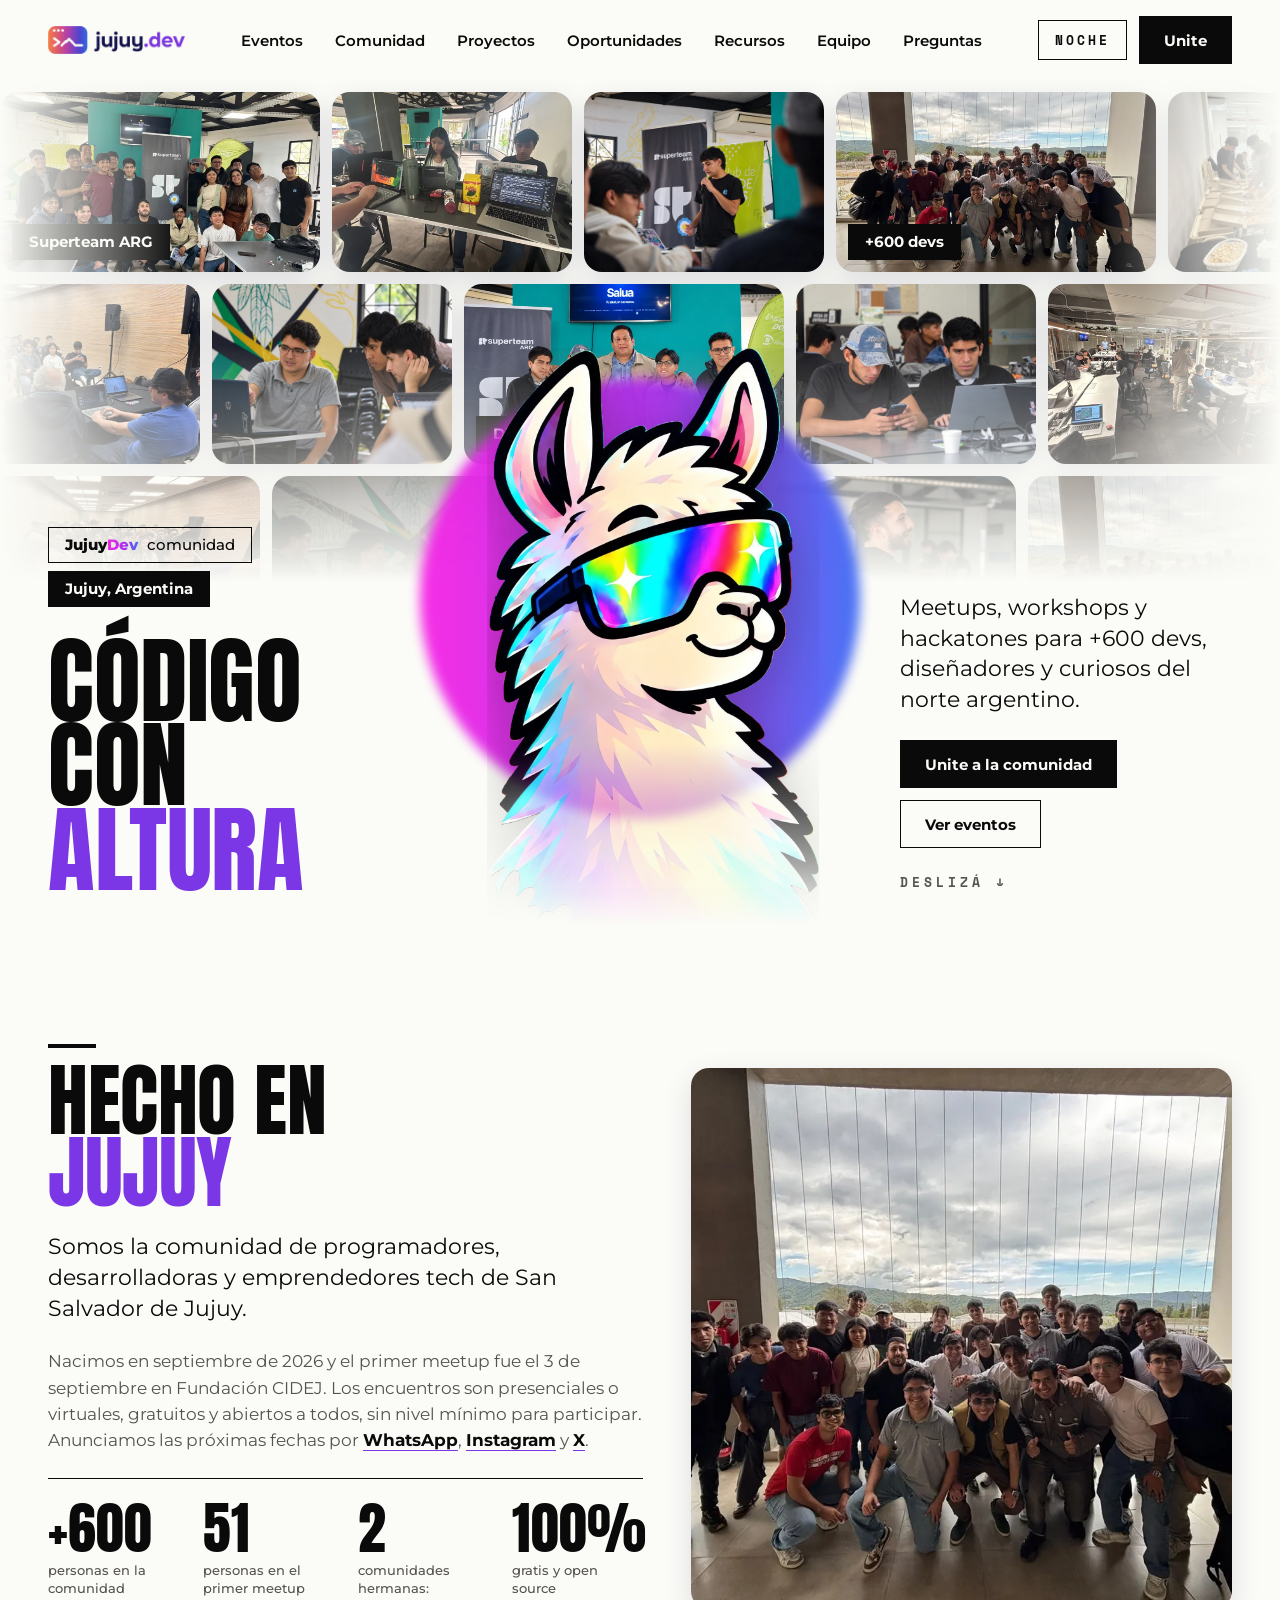
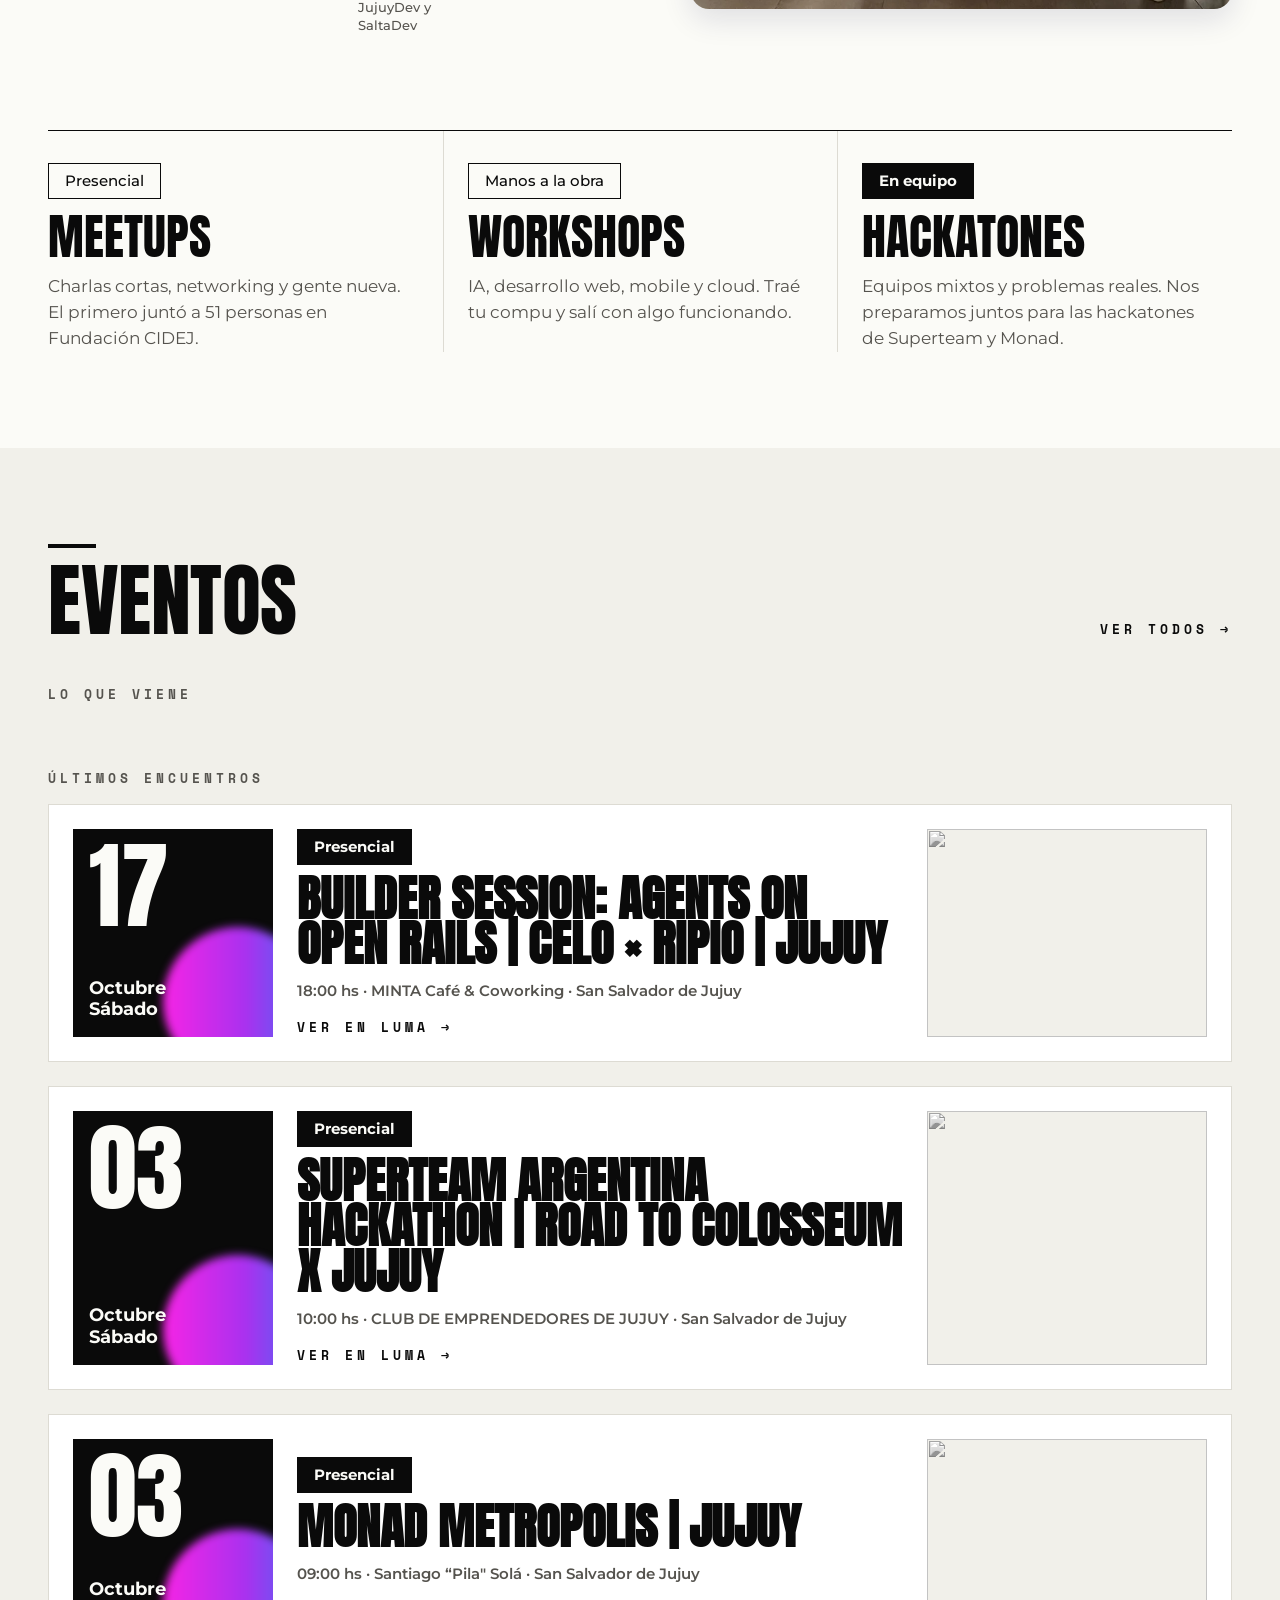
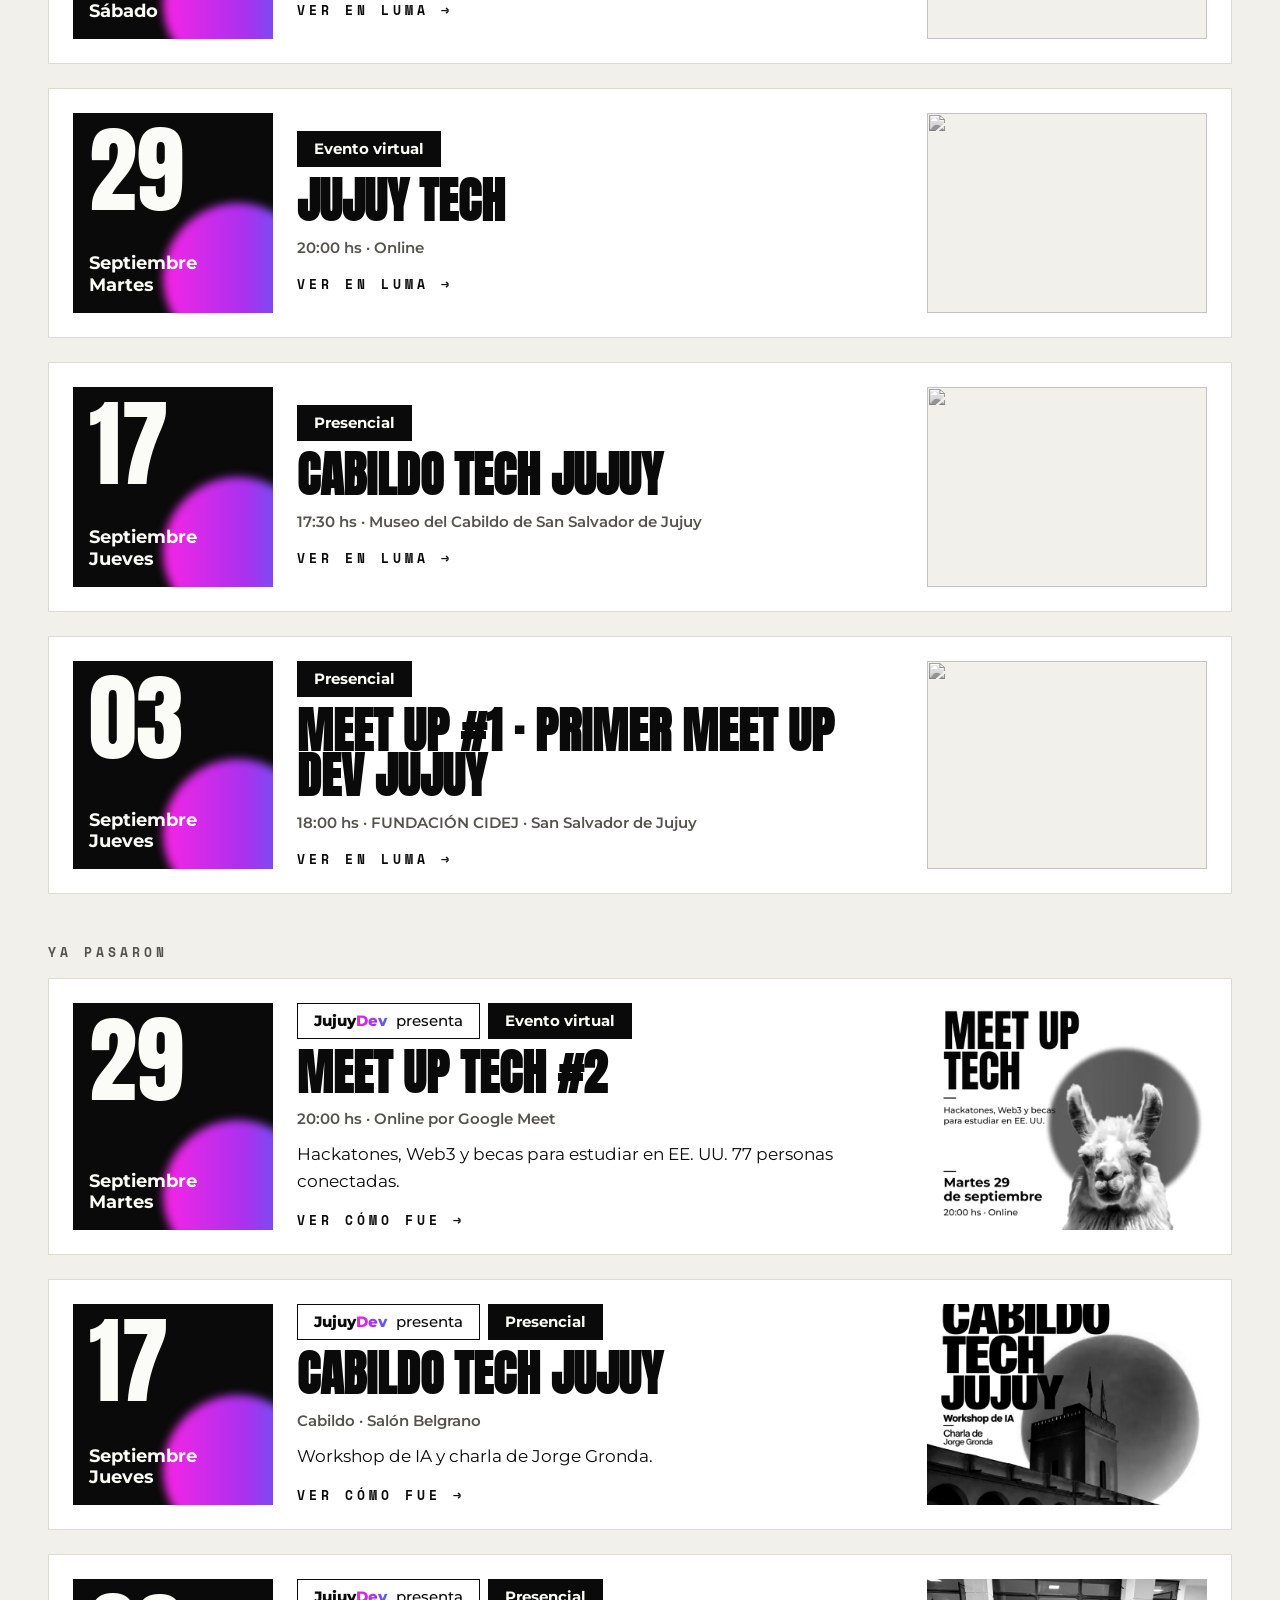
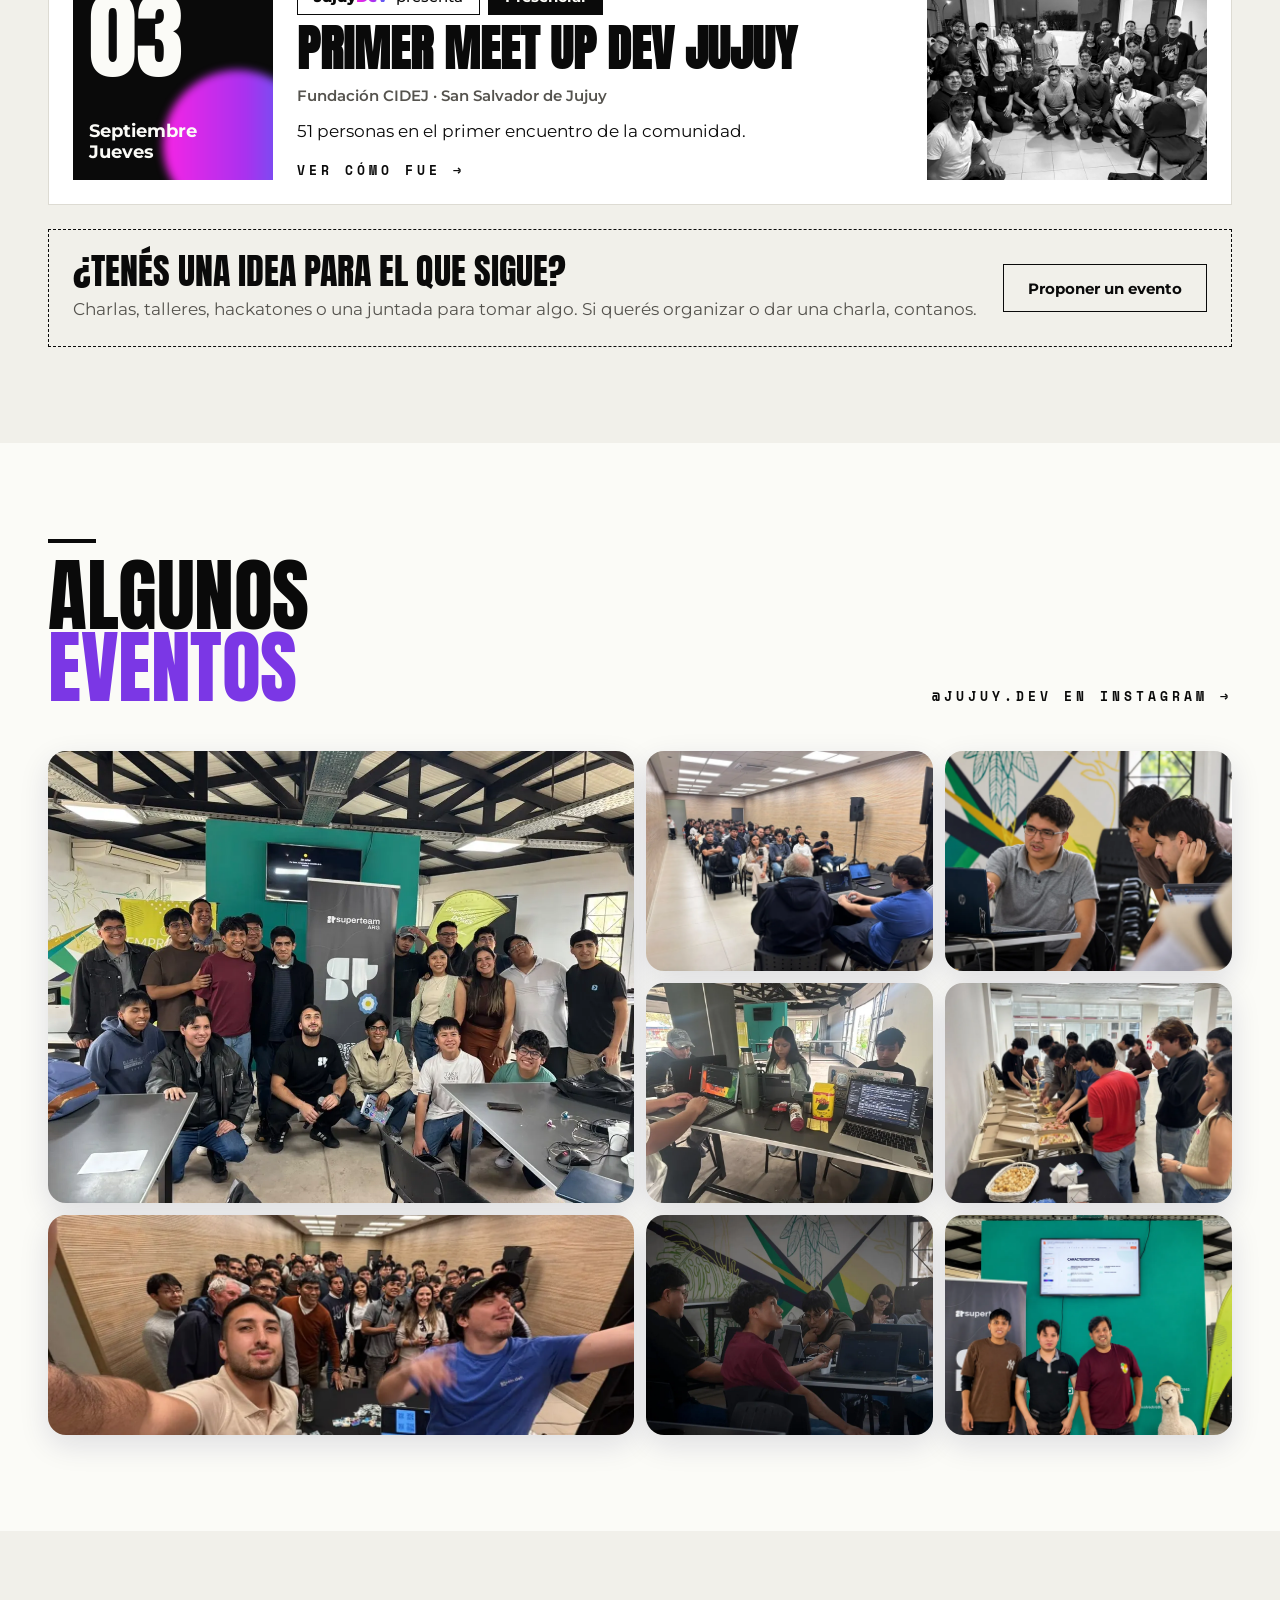
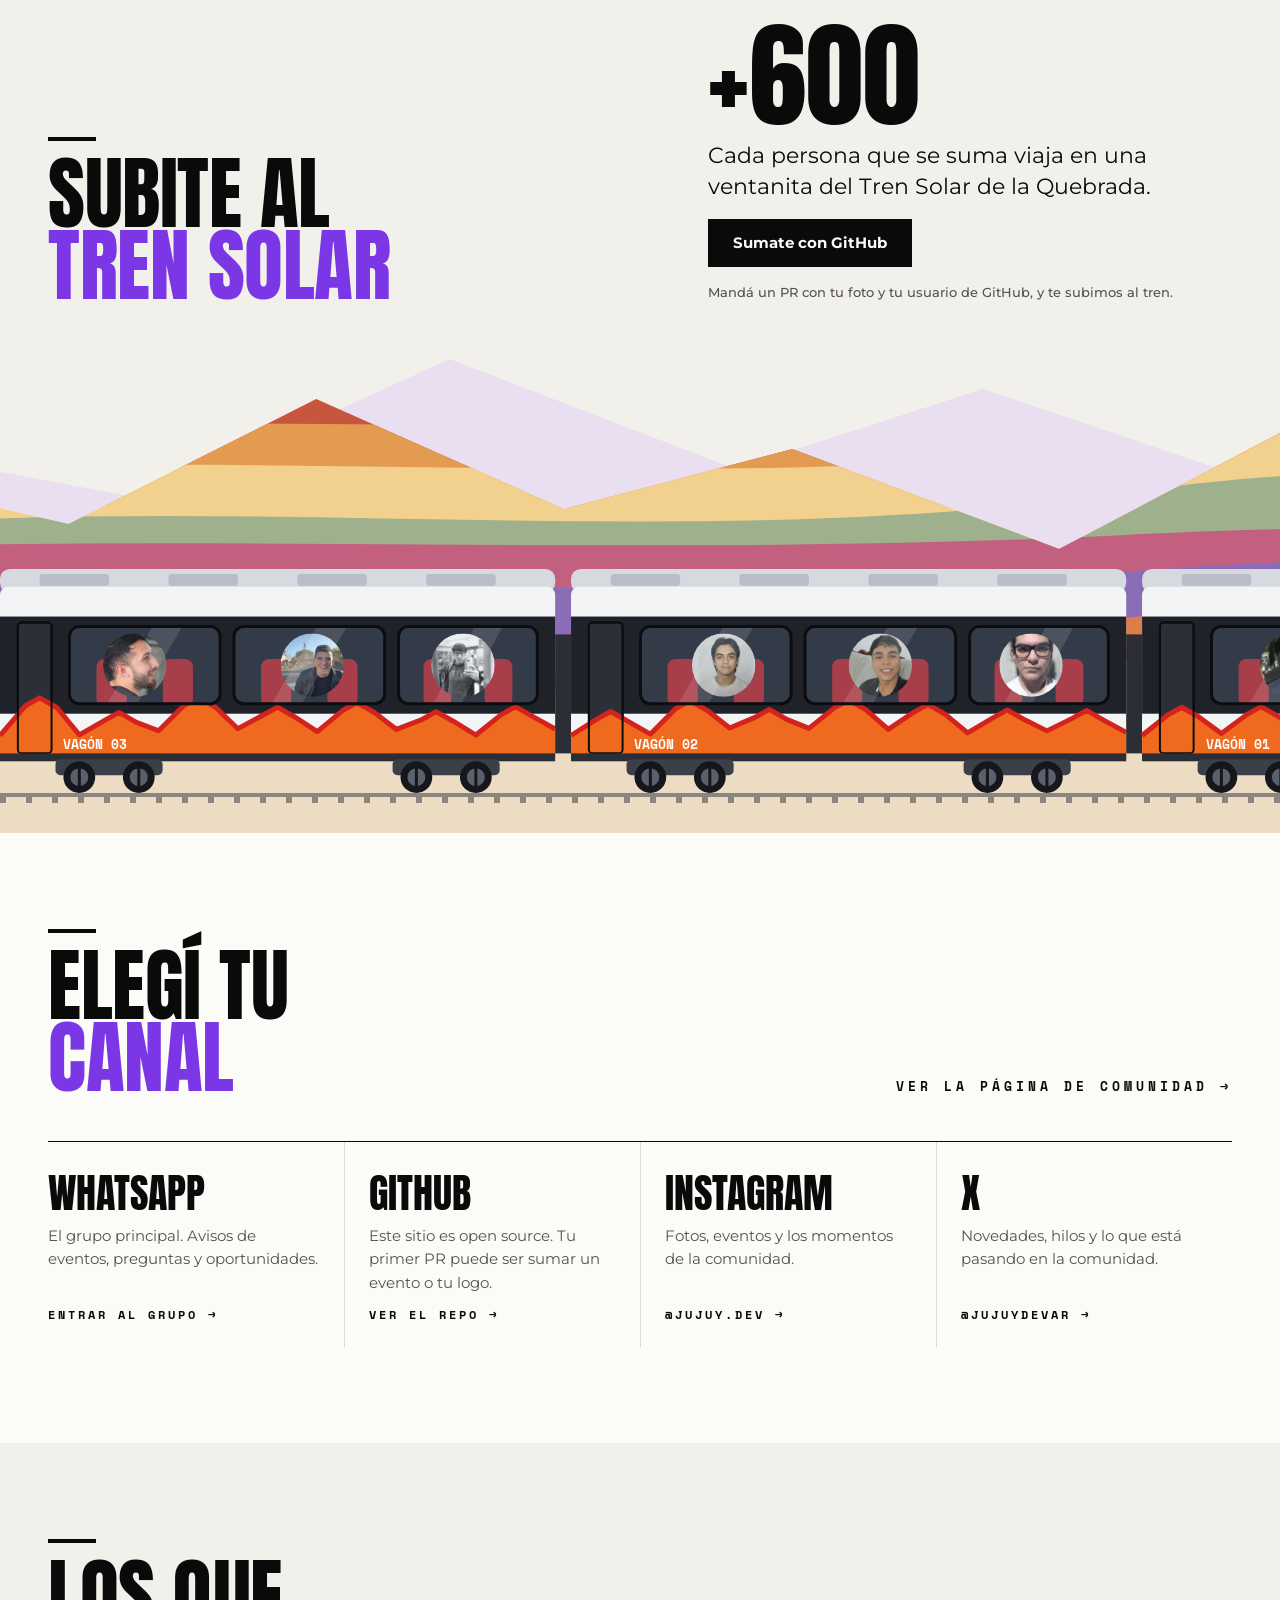
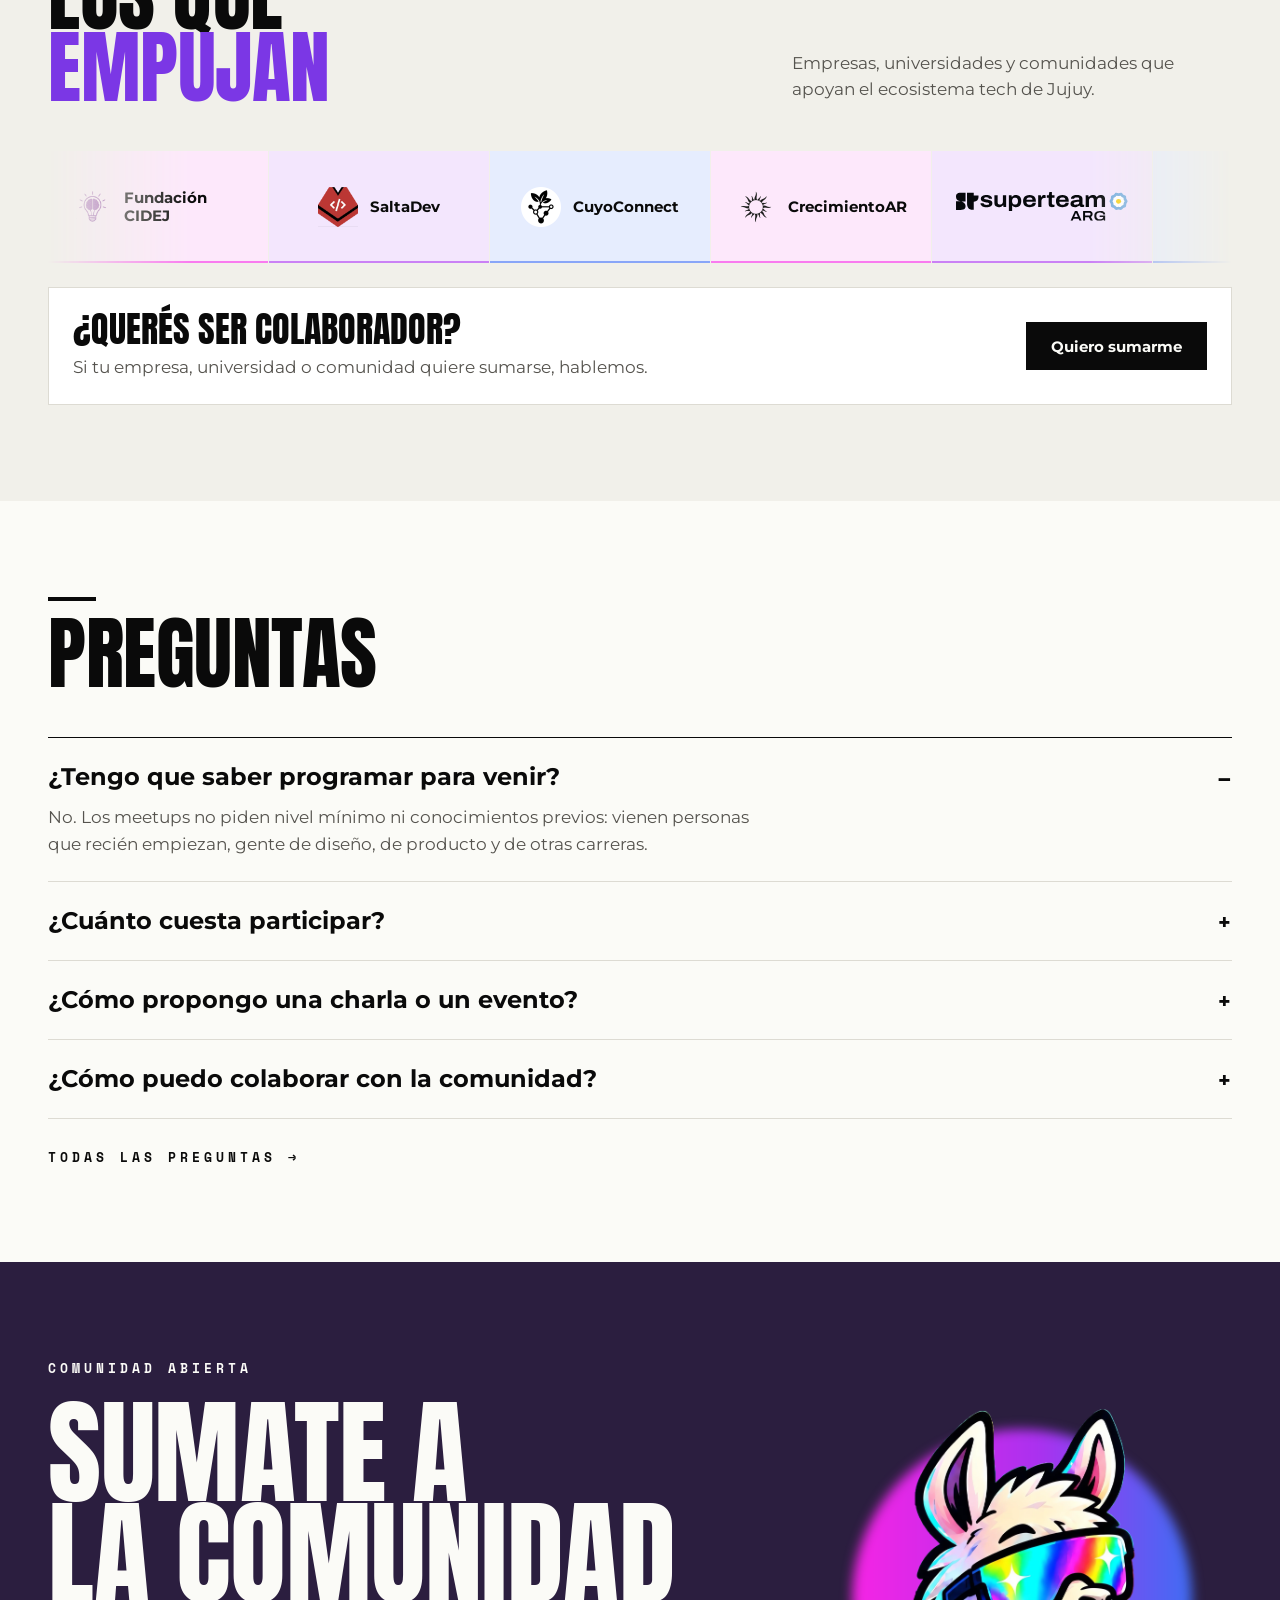
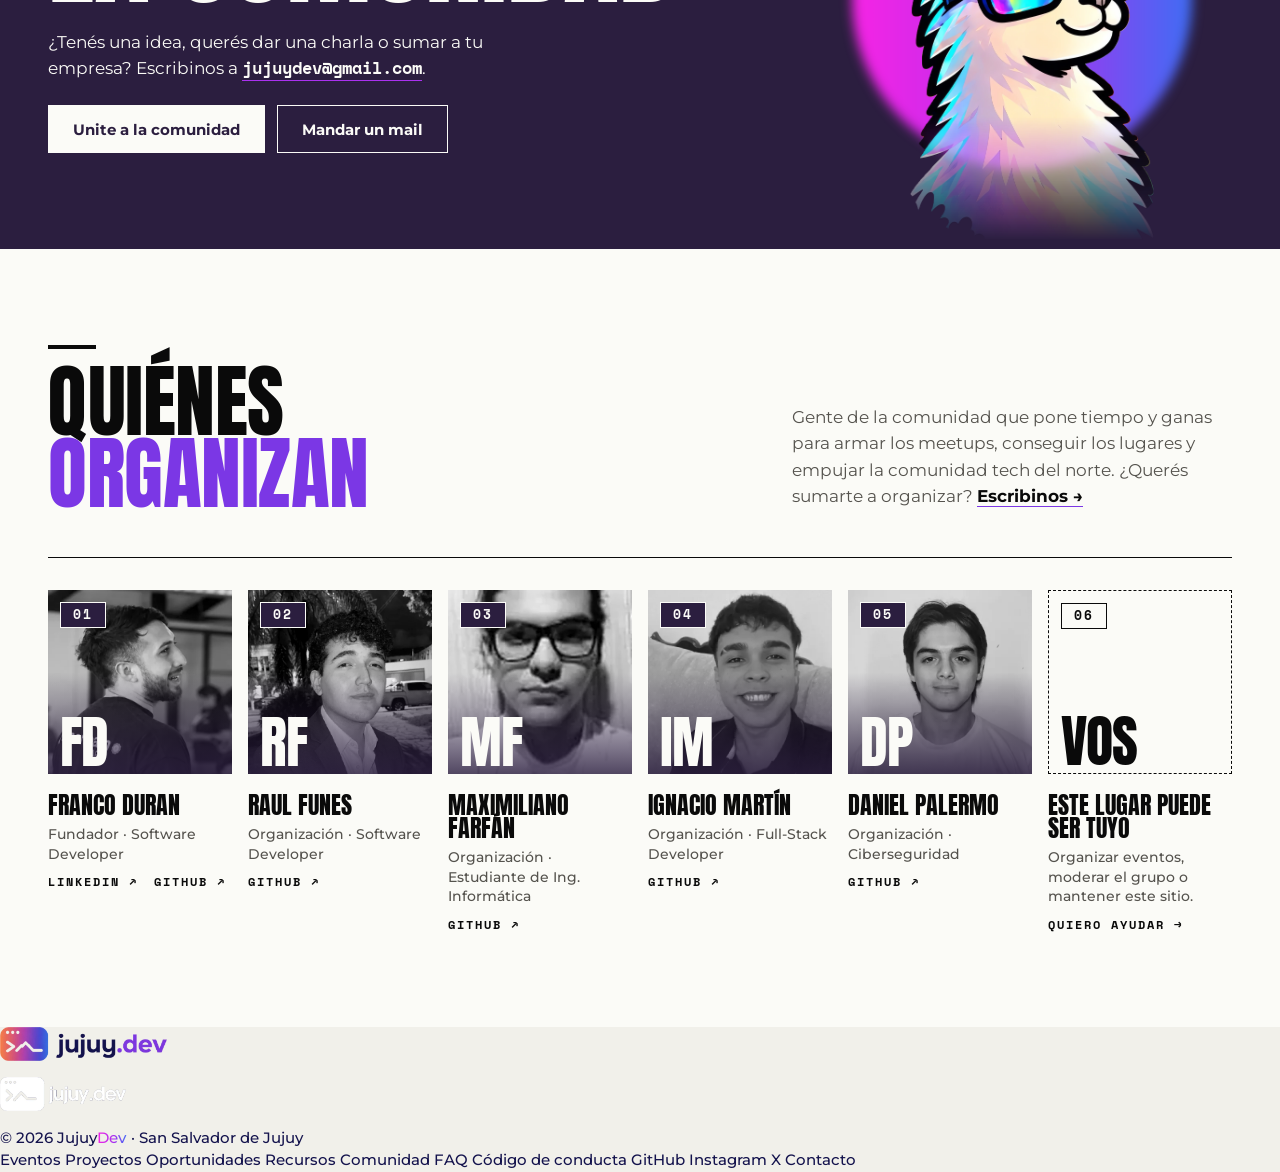
==== commit 1fee32e2: "Mostrar los últimos encuentros de Luma y no fallar sin próximos - El script de Luma también trae los" ====
--- a/index.html
+++ b/index.html
@@ -86,7 +86,7 @@
   <link rel="preload" as="image" href="assets/brand/jujuydev-llama-hd.webp" type="image/webp">
   <!-- Bump the version whenever the CSS changes, so browsers do not keep a stale copy. -->
   <link rel="stylesheet" href="css/tokens.css?v=2026-10-17">
-  <link rel="stylesheet" href="css/jd.css?v=2026-10-18f">
+  <link rel="stylesheet" href="css/jd.css?v=2026-10-17g">
 </head>
 <body>
 <div class="jd">
@@ -179,6 +179,11 @@
     <div class="jd-upcoming">
       <div class="jd-stack" data-upcoming-list data-jd></div>
       <p class="upcoming-empty jd-upcoming__empty" hidden>Cuando publiquemos un encuentro, aparece acá. Mientras tanto, mirá el <a href="https://luma.com/jujuydev" target="_blank" rel="noopener">calendario en Luma →</a></p>
+      <!-- Latest past events from the same Luma calendar ("past" in the JSON); shown only when there are some. -->
+      <div data-past-block hidden style="margin-top: var(--space-6)">
+        <span class="jd-cue jd-subhead">Últimos encuentros</span>
+        <div class="jd-stack" data-past-list data-jd></div>
+      </div>
     </div>
 
     <!-- EDIT: past events. Copy a card only to archive one that already happened; keep the ghost card last. -->
@@ -433,64 +438,29 @@
   </main>
 
   <footer class="jd-footer">
-    <div class="jd-footer__top">
-      <div class="jd-footer__brand">
-        <a href="./" aria-label="jujuy.dev — inicio"><img src="assets/brand/jujuydev-logo.webp" alt="jujuy.dev" width="167" height="34"></a>
-        <p class="jd-footer__tagline">Código con altura,<br>desde el norte argentino.</p>
-        <ul class="jd-footer__social">
-          <li><a href="https://www.instagram.com/jujuy.dev/" target="_blank" rel="noopener">Instagram ↗</a></li>
-          <li><a href="https://x.com/JujuyDevAr" target="_blank" rel="noopener">X ↗</a></li>
-          <li><a href="https://github.com/FrancoDuran23/jujuy_dev" target="_blank" rel="noopener">GitHub ↗</a></li>
-          <li><a href="https://chat.whatsapp.com/Bj1KKgjcLue2FOVuX8osmq" target="_blank" rel="noopener">WhatsApp ↗</a></li>
-        </ul>
-      </div>
-      <nav class="jd-footer__cols" aria-label="Pie de página">
-        <div>
-          <h2>Comunidad</h2>
-          <ul>
-            <li><a href="eventos/">Eventos</a></li>
-            <li><a href="comunidad/">Comunidad</a></li>
-            <li><a href="#equipo">Equipo</a></li>
-            <li><a href="faq/">Preguntas</a></li>
-          </ul>
-        </div>
-        <div>
-          <h2>Recursos</h2>
-          <ul>
-            <li><a href="proyectos/">Proyectos</a></li>
-            <li><a href="oportunidades/">Oportunidades</a></li>
-            <li><a href="recursos/">Recursos</a></li>
-            <li><a href="https://github.com/FrancoDuran23/jujuy_dev/blob/main/CONTRIBUTING.md" target="_blank" rel="noopener">Cómo contribuir</a></li>
-          </ul>
-        </div>
-        <div>
-          <h2>Contacto</h2>
-          <ul>
-            <li><a href="mailto:jujuydev@gmail.com">jujuydev@gmail.com</a></li>
-            <li><a href="https://chat.whatsapp.com/Bj1KKgjcLue2FOVuX8osmq" target="_blank" rel="noopener">Grupo de WhatsApp</a></li>
-            <li><a href="mailto:jujuydev@gmail.com?subject=Quiero%20ser%20colaborador%20de%20JujuyDev">Ser colaborador</a></li>
-          </ul>
-        </div>
-        <div>
-          <h2>Legal</h2>
-          <ul>
-            <li><a href="codigo-de-conducta/">Código de conducta</a></li>
-            <li><a href="https://github.com/FrancoDuran23/jujuy_dev/blob/main/LICENSE" target="_blank" rel="noopener">Licencia MIT</a></li>
-          </ul>
-        </div>
-      </nav>
-    </div>
-    <div class="jd-footer__bar">
-      <span>© <span data-year>2026</span> Jujuy<span class="jd-dev">Dev</span> · Jujuy, Argentina</span>
-      <span>Hecho con cariño desde Jujuy</span>
-    </div>
-    <!-- Engraving of Jujuy: churches, the Cabildo arcade, the Tren Solar, the river and the bridge in blue ink; the coloured hills of the Quebrada behind. -->
-    <img class="jd-footer__art" src="assets/brand/footer-jujuy.webp?v=2026-10-18f" alt="" width="1024" height="353" loading="lazy" decoding="async">
+    <div class="jd-footer__brand">
+      <img class="jd-logo-light" src="assets/brand/jujuydev-logo.webp" alt="jujuy.dev" width="127" height="26">
+      <img class="jd-logo-dark" src="assets/brand/jujuydev-logo-white.webp" alt="jujuy.dev" width="96" height="26">
+      <span>© <span data-year>2026</span> Jujuy<span class="jd-dev">Dev</span> · San Salvador de Jujuy</span>
+    </div>
+    <nav aria-label="Pie de página">
+      <a href="eventos/">Eventos</a>
+      <a href="proyectos/">Proyectos</a>
+      <a href="oportunidades/">Oportunidades</a>
+      <a href="recursos/">Recursos</a>
+      <a href="comunidad/">Comunidad</a>
+      <a href="faq/">FAQ</a>
+      <a href="codigo-de-conducta/">Código de conducta</a>
+      <a href="https://github.com/FrancoDuran23/jujuy_dev" target="_blank" rel="noopener">GitHub</a>
+      <a href="https://www.instagram.com/jujuy.dev/" target="_blank" rel="noopener">Instagram</a>
+      <a href="https://x.com/JujuyDevAr" target="_blank" rel="noopener">X</a>
+      <a href="mailto:jujuydev@gmail.com">Contacto</a>
+    </nav>
   </footer>
 </div>
 
   <script src="assets/jd-nav.js?v=2026-10-17c" defer></script>
-  <script src="assets/jd-home.js?v=2026-10-18" defer></script>
+  <script src="assets/jd-home.js?v=2026-10-17e" defer></script>
   <script src="assets/calendario.js?v=2026-10-17b" defer></script>
 </body>
 </html>
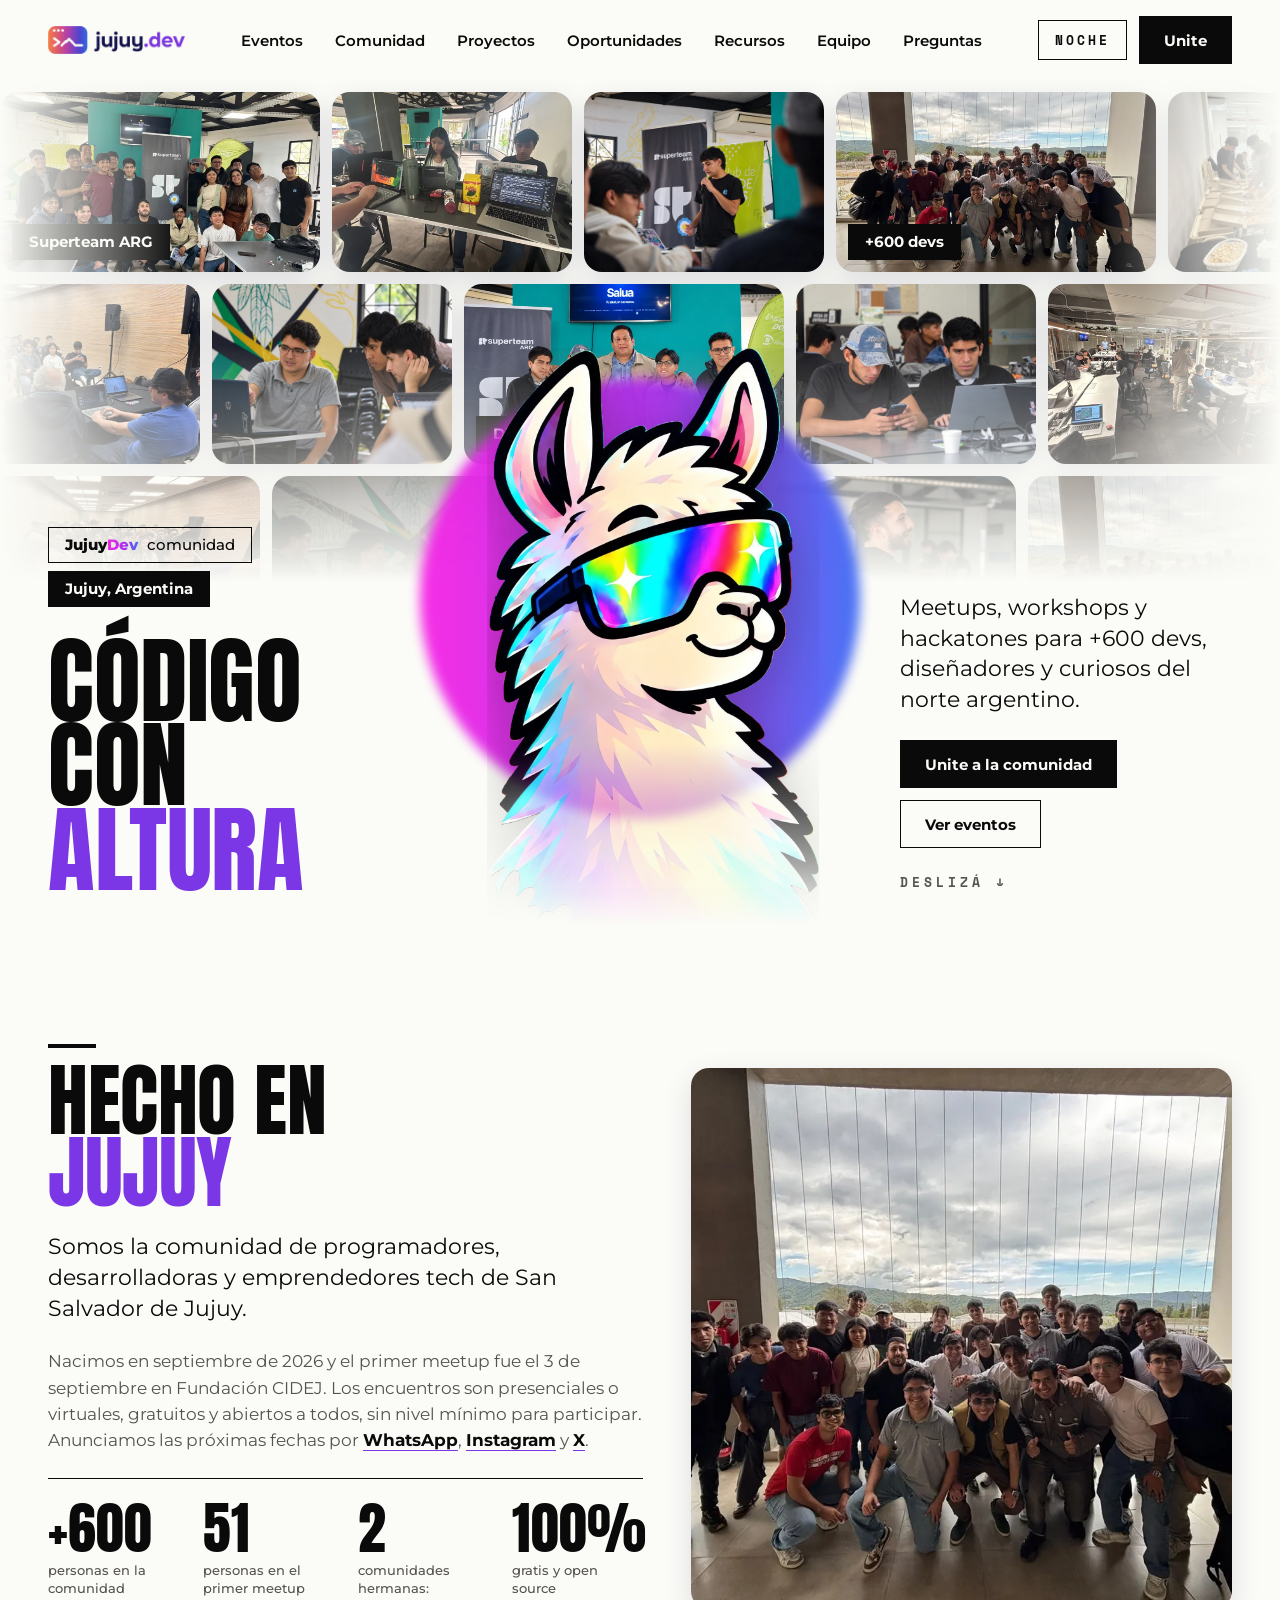
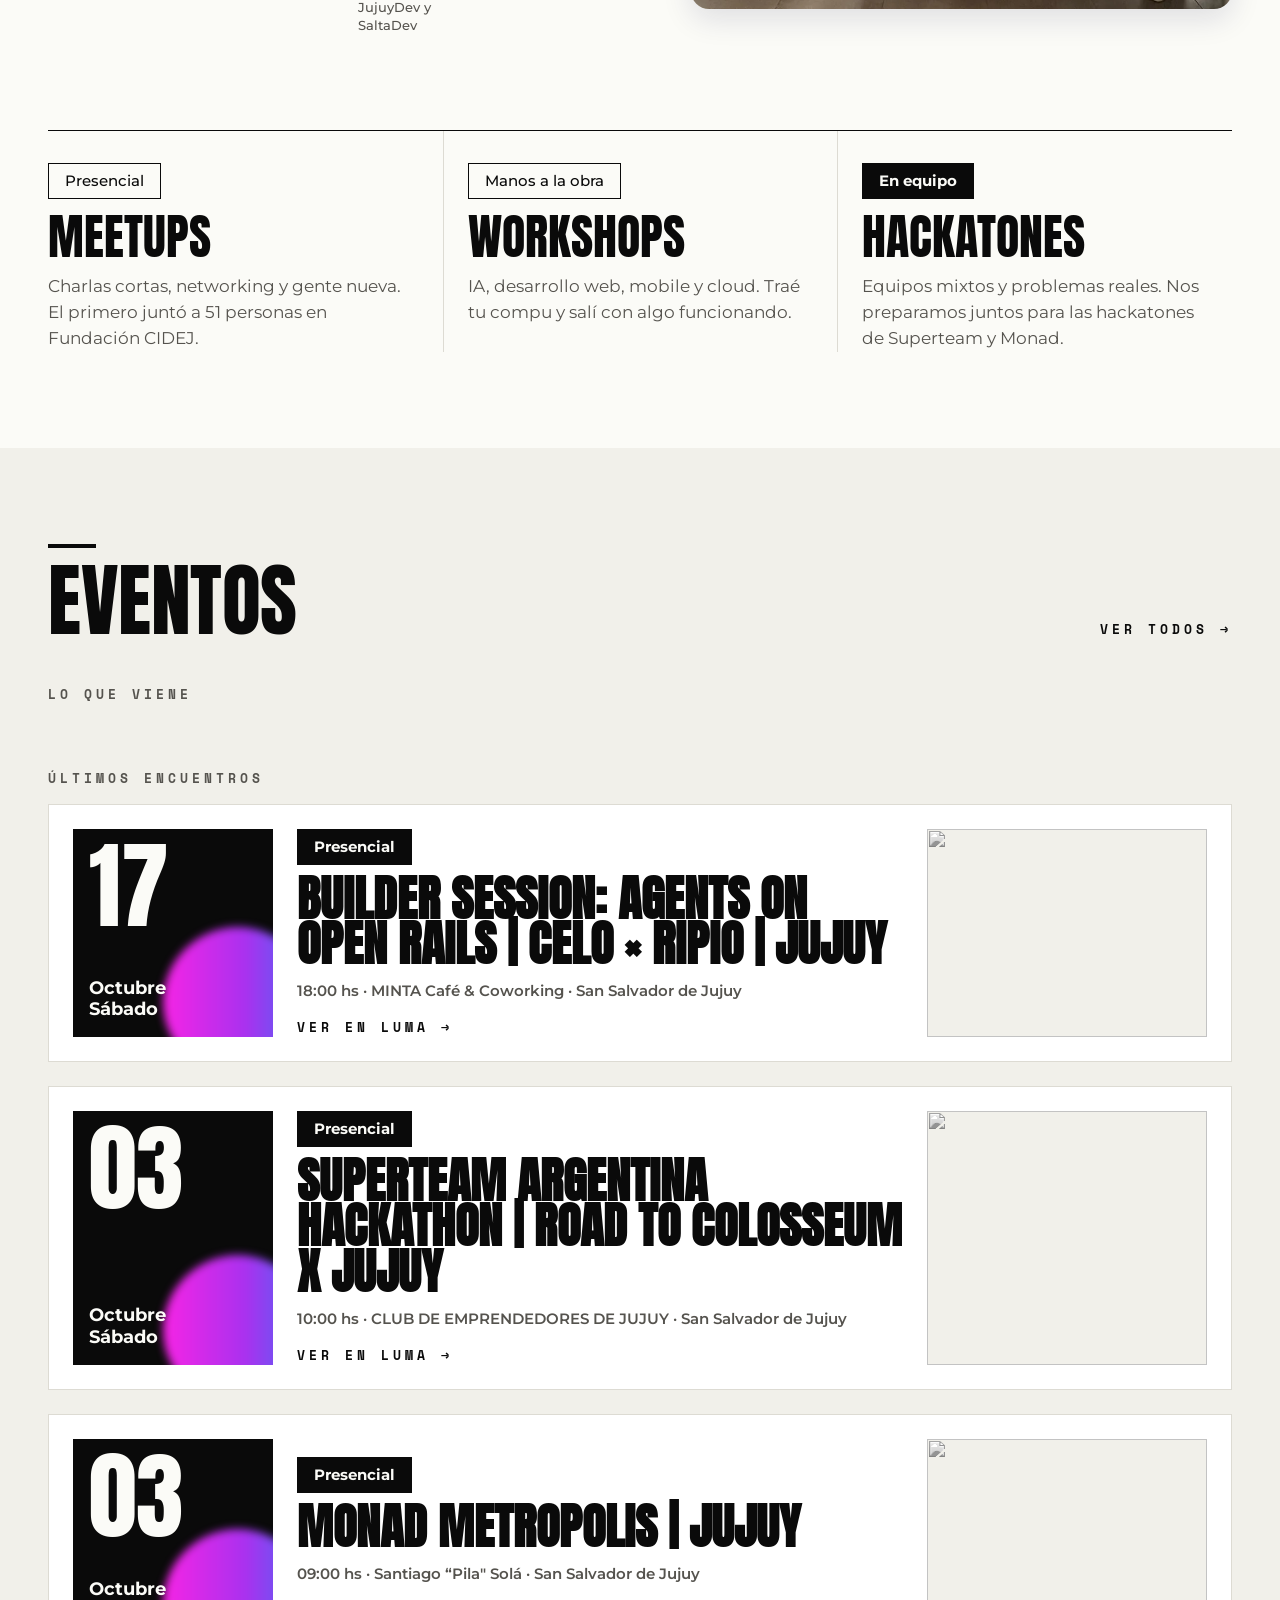
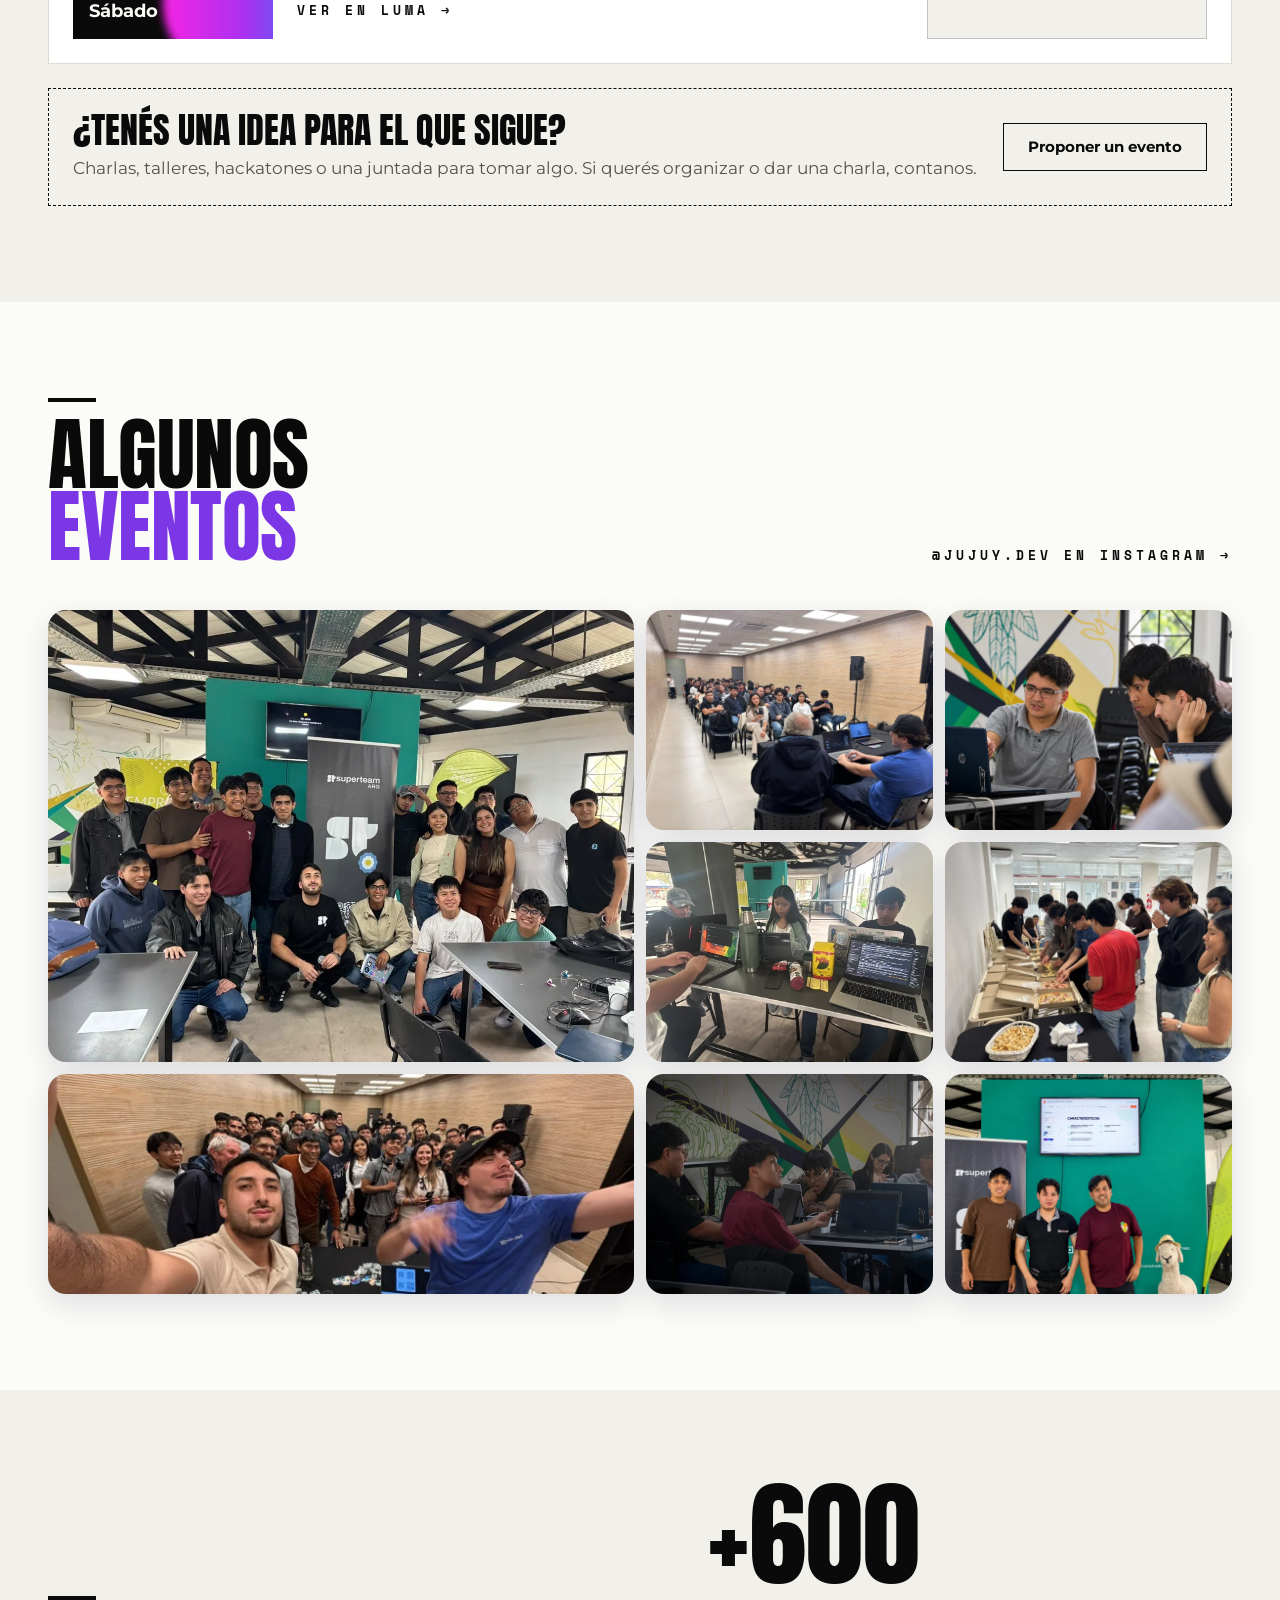
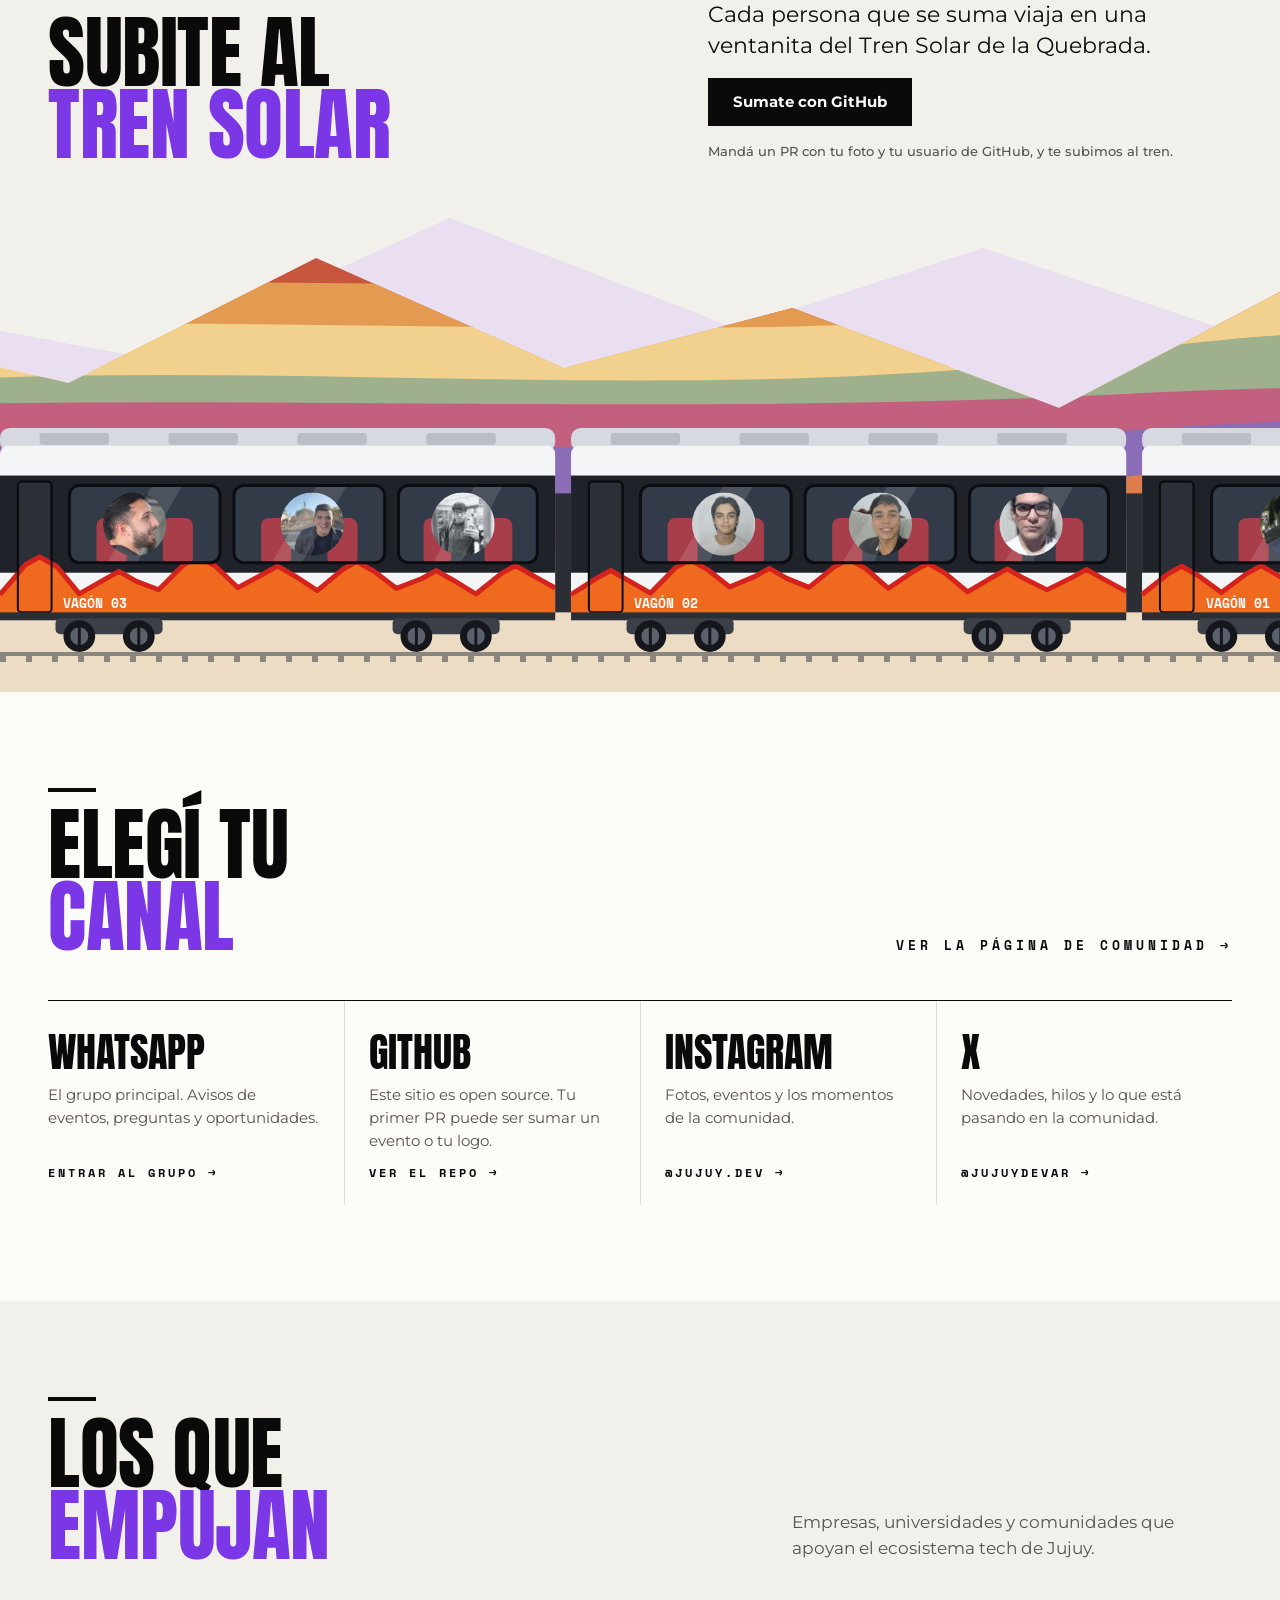
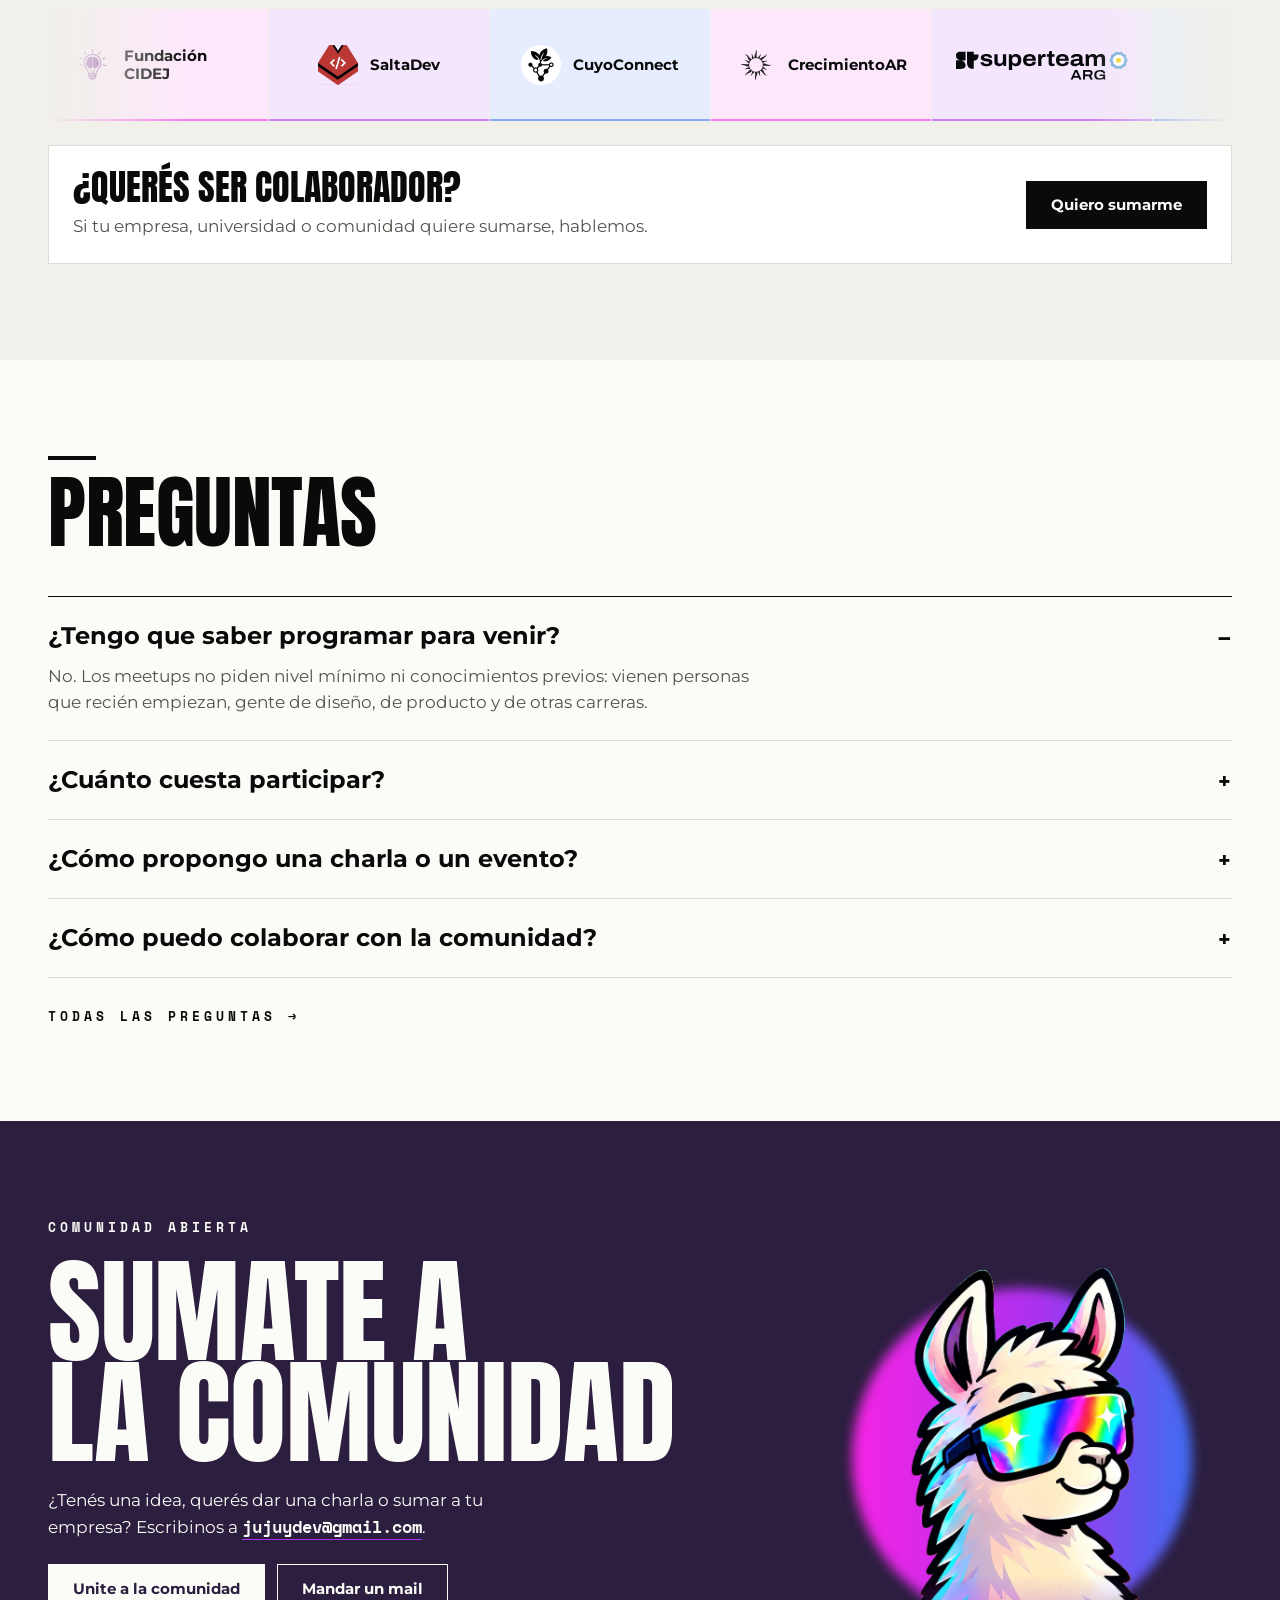
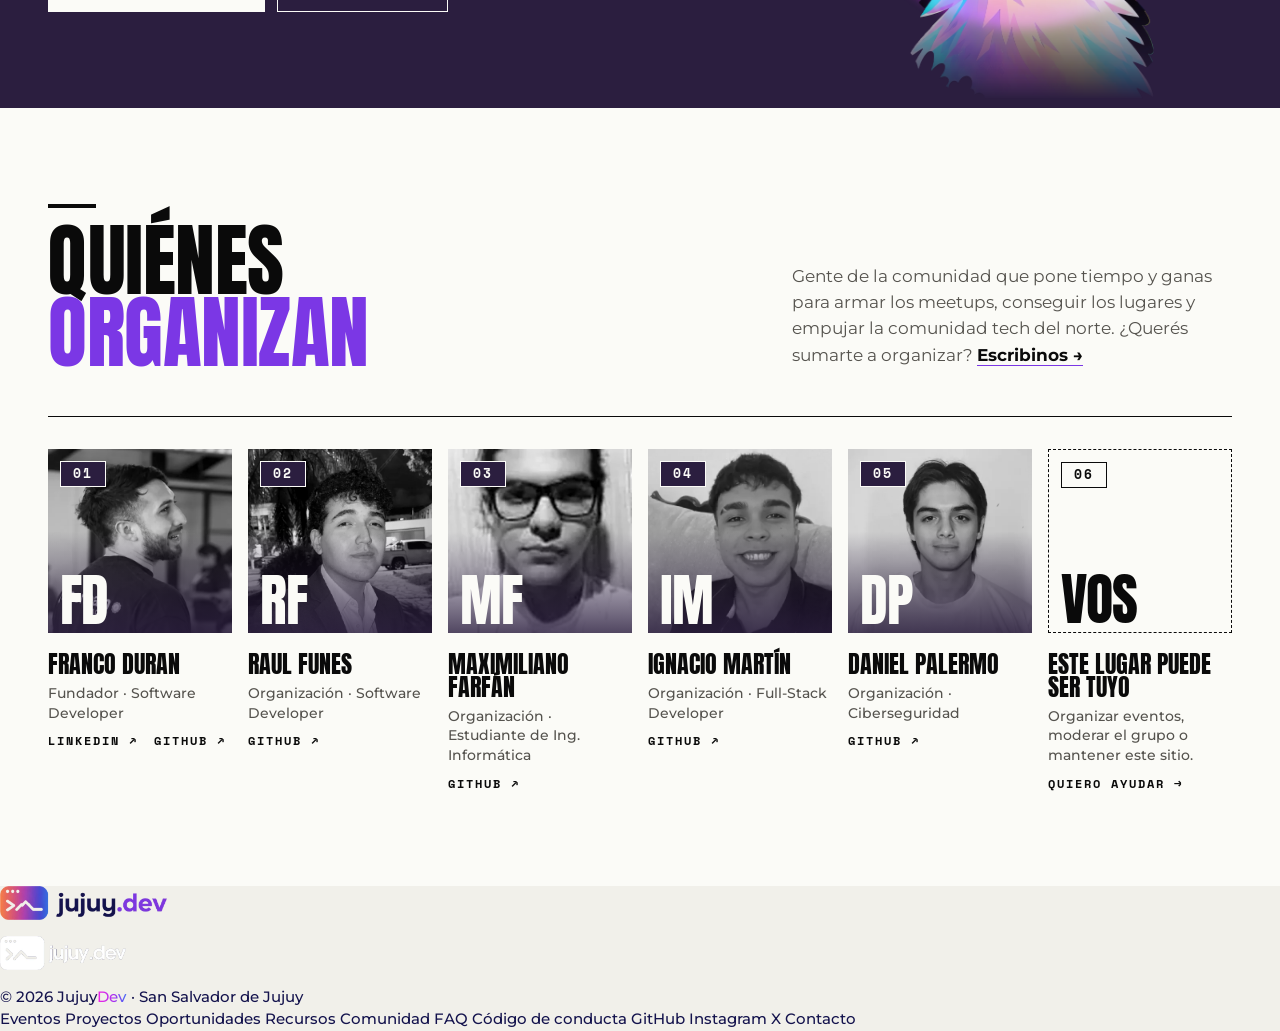
==== commit 372d9beb: "Mostrar solo los últimos 3 encuentros y sacar el bloque «Ya pasaron» - El script guarda los 3 evento" ====
--- a/index.html
+++ b/index.html
@@ -186,42 +186,7 @@
       </div>
     </div>
 
-    <!-- EDIT: past events. Copy a card only to archive one that already happened; keep the ghost card last. -->
-    <span class="jd-cue jd-subhead">Ya pasaron</span>
-    <div class="jd-stack">
-      <a class="jd-event jd-event--shot" href="eventos/meet-up-tech/">
-        <div class="jd-event__date"><div class="jd-orb"></div><span class="jd-event__day">29</span><span class="jd-event__month">Septiembre<br>Martes</span></div>
-        <div class="jd-event__body">
-          <div class="jd-tags"><span class="jd-tag"><b>Jujuy<span class="jd-dev">Dev</span></b>&nbsp;presenta</span><span class="jd-tag jd-tag--solid">Evento virtual</span></div>
-          <h3 class="jd-event__title">Meet Up Tech #2</h3>
-          <p class="jd-event__meta">20:00 hs · Online por Google Meet</p>
-          <p class="jd-event__desc">Hackatones, Web3 y becas para estudiar en EE. UU. 77 personas conectadas.</p>
-          <span class="jd-cue jd-event__cue">Ver cómo fue →</span>
-        </div>
-        <figure class="jd-event__shot"><img src="assets/eventos/meetup-02-card.webp" alt="" loading="lazy" style="object-position:50% 30%"></figure>
-      </a>
-      <a class="jd-event jd-event--shot" href="eventos/cabildo-tech-jujuy/">
-        <div class="jd-event__date"><div class="jd-orb"></div><span class="jd-event__day">17</span><span class="jd-event__month">Septiembre<br>Jueves</span></div>
-        <div class="jd-event__body">
-          <div class="jd-tags"><span class="jd-tag"><b>Jujuy<span class="jd-dev">Dev</span></b>&nbsp;presenta</span><span class="jd-tag jd-tag--solid">Presencial</span></div>
-          <h3 class="jd-event__title">Cabildo Tech Jujuy</h3>
-          <p class="jd-event__meta">Cabildo · Salón Belgrano</p>
-          <p class="jd-event__desc">Workshop de IA y charla de Jorge Gronda.</p>
-          <span class="jd-cue jd-event__cue">Ver cómo fue →</span>
-        </div>
-        <figure class="jd-event__shot"><img src="assets/eventos/cabildo-tech-card.webp" alt="" loading="lazy" style="object-position:50% 50%"></figure>
-      </a>
-      <a class="jd-event jd-event--shot" href="eventos/meetup-01-primer-encuentro/">
-        <div class="jd-event__date"><div class="jd-orb"></div><span class="jd-event__day">03</span><span class="jd-event__month">Septiembre<br>Jueves</span></div>
-        <div class="jd-event__body">
-          <div class="jd-tags"><span class="jd-tag"><b>Jujuy<span class="jd-dev">Dev</span></b>&nbsp;presenta</span><span class="jd-tag jd-tag--solid">Presencial</span></div>
-          <h3 class="jd-event__title">Primer Meet Up dev Jujuy</h3>
-          <p class="jd-event__meta">Fundación CIDEJ · San Salvador de Jujuy</p>
-          <p class="jd-event__desc">51 personas en el primer encuentro de la comunidad.</p>
-          <span class="jd-cue jd-event__cue">Ver cómo fue →</span>
-        </div>
-        <figure class="jd-event__shot"><img src="assets/eventos/meetup-01-grupo-card.webp" alt="" loading="lazy" style="object-position:50% 50%"></figure>
-      </a>
+    <div class="jd-stack jd-stack--after">
       <div class="jd-event jd-event--ghost">
         <div>
           <h3>¿Tenés una idea para el que sigue?</h3>
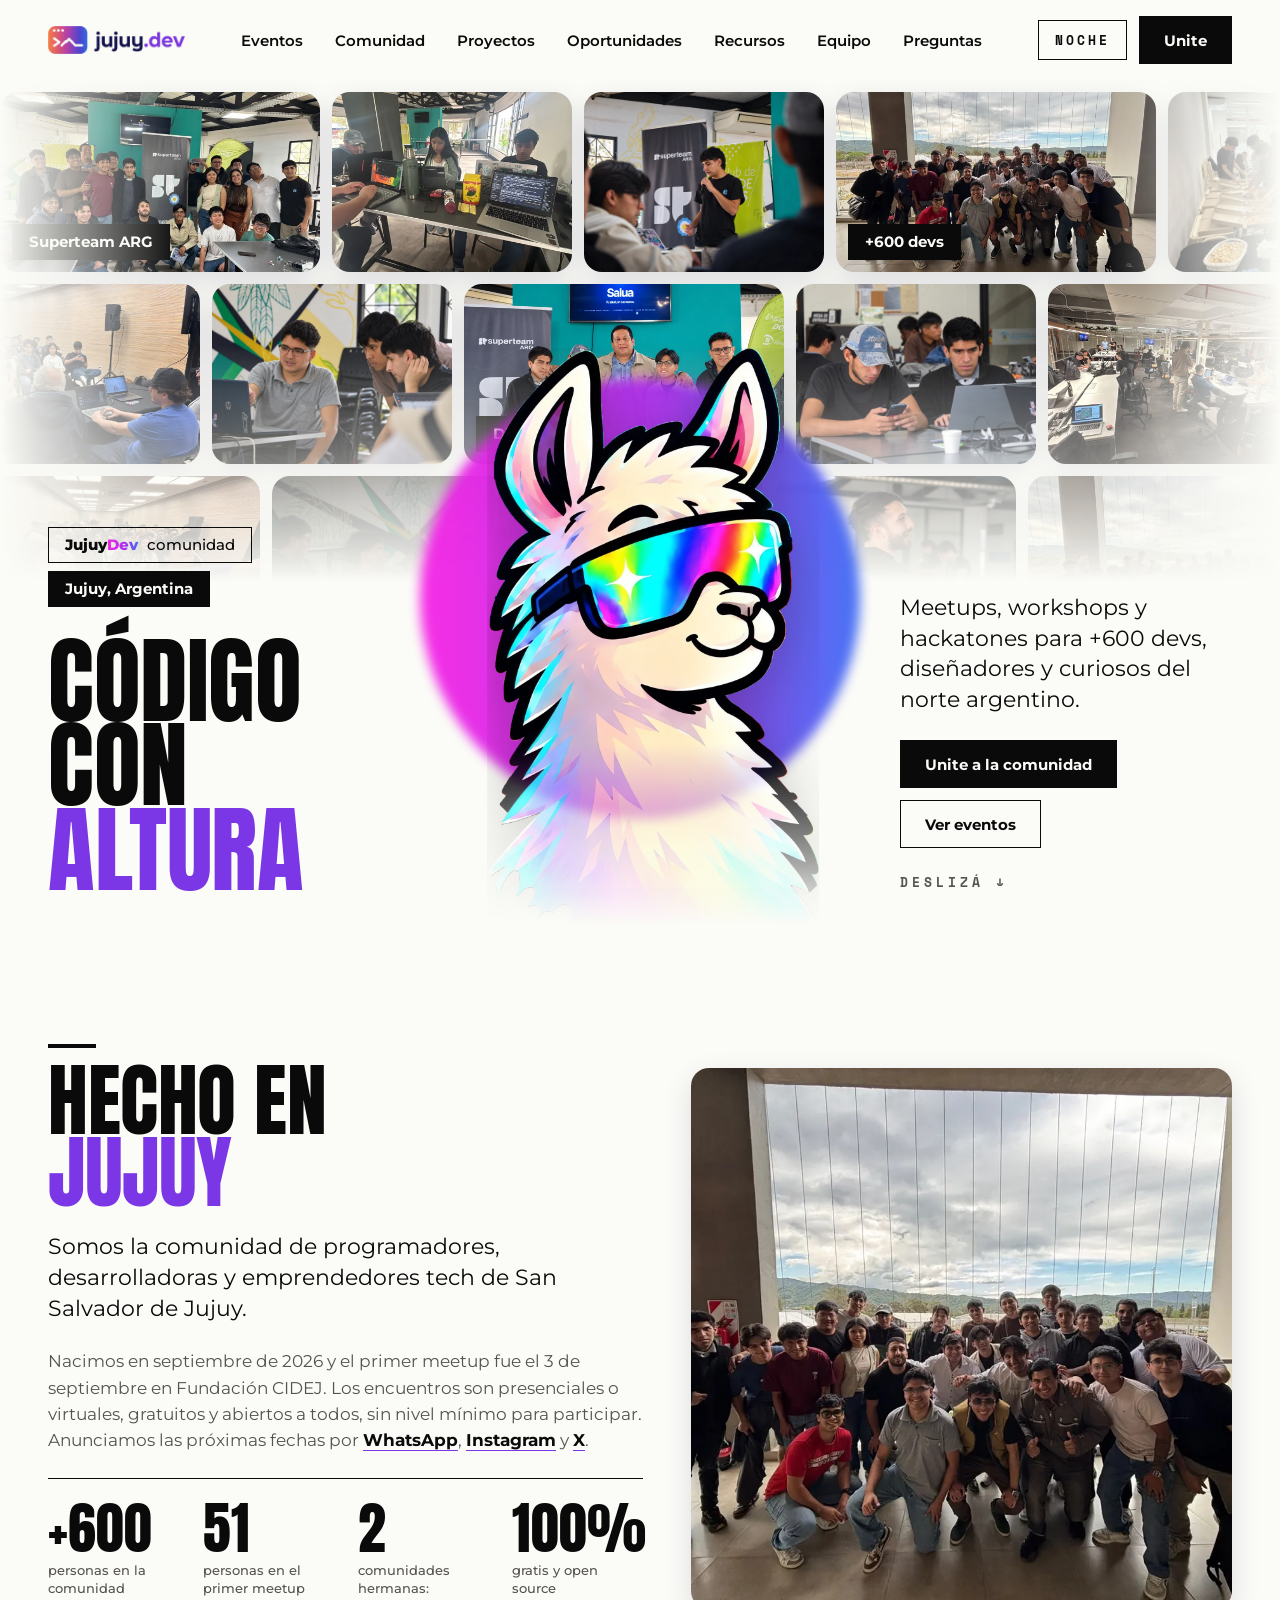
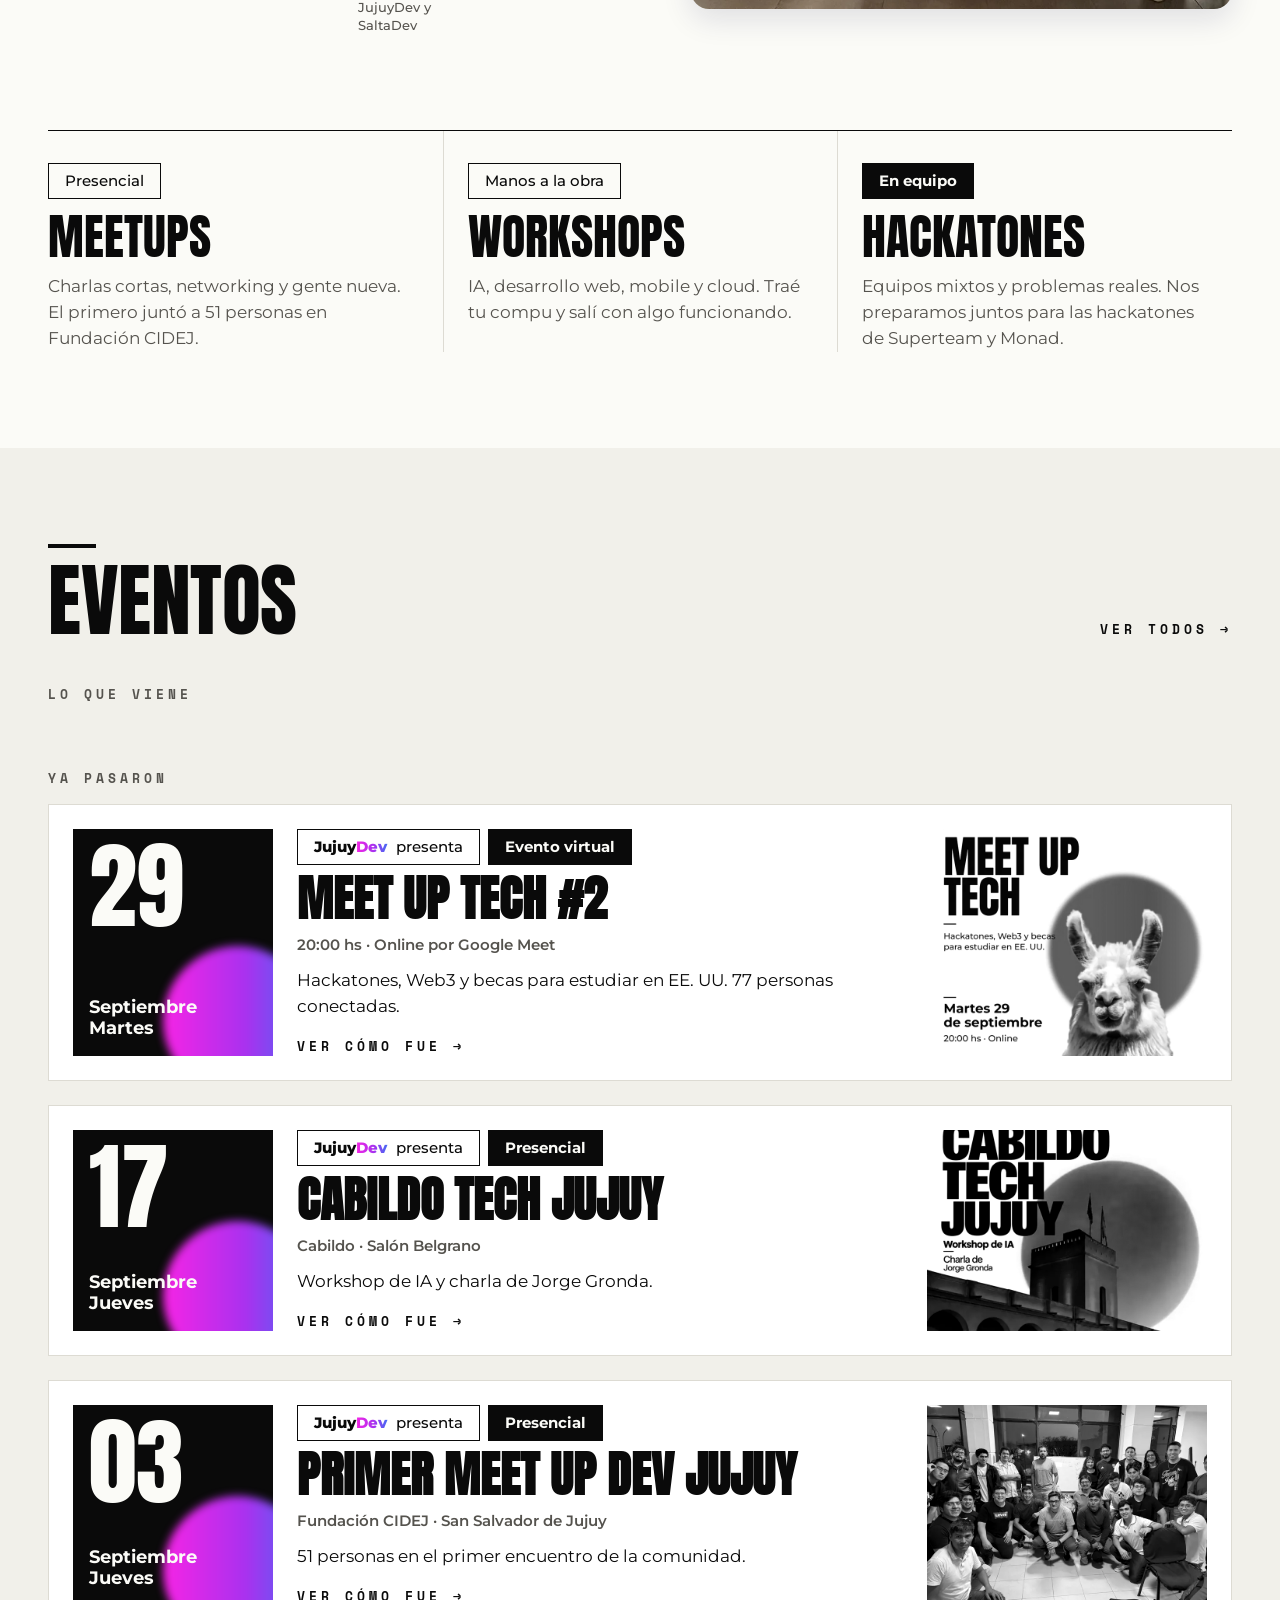
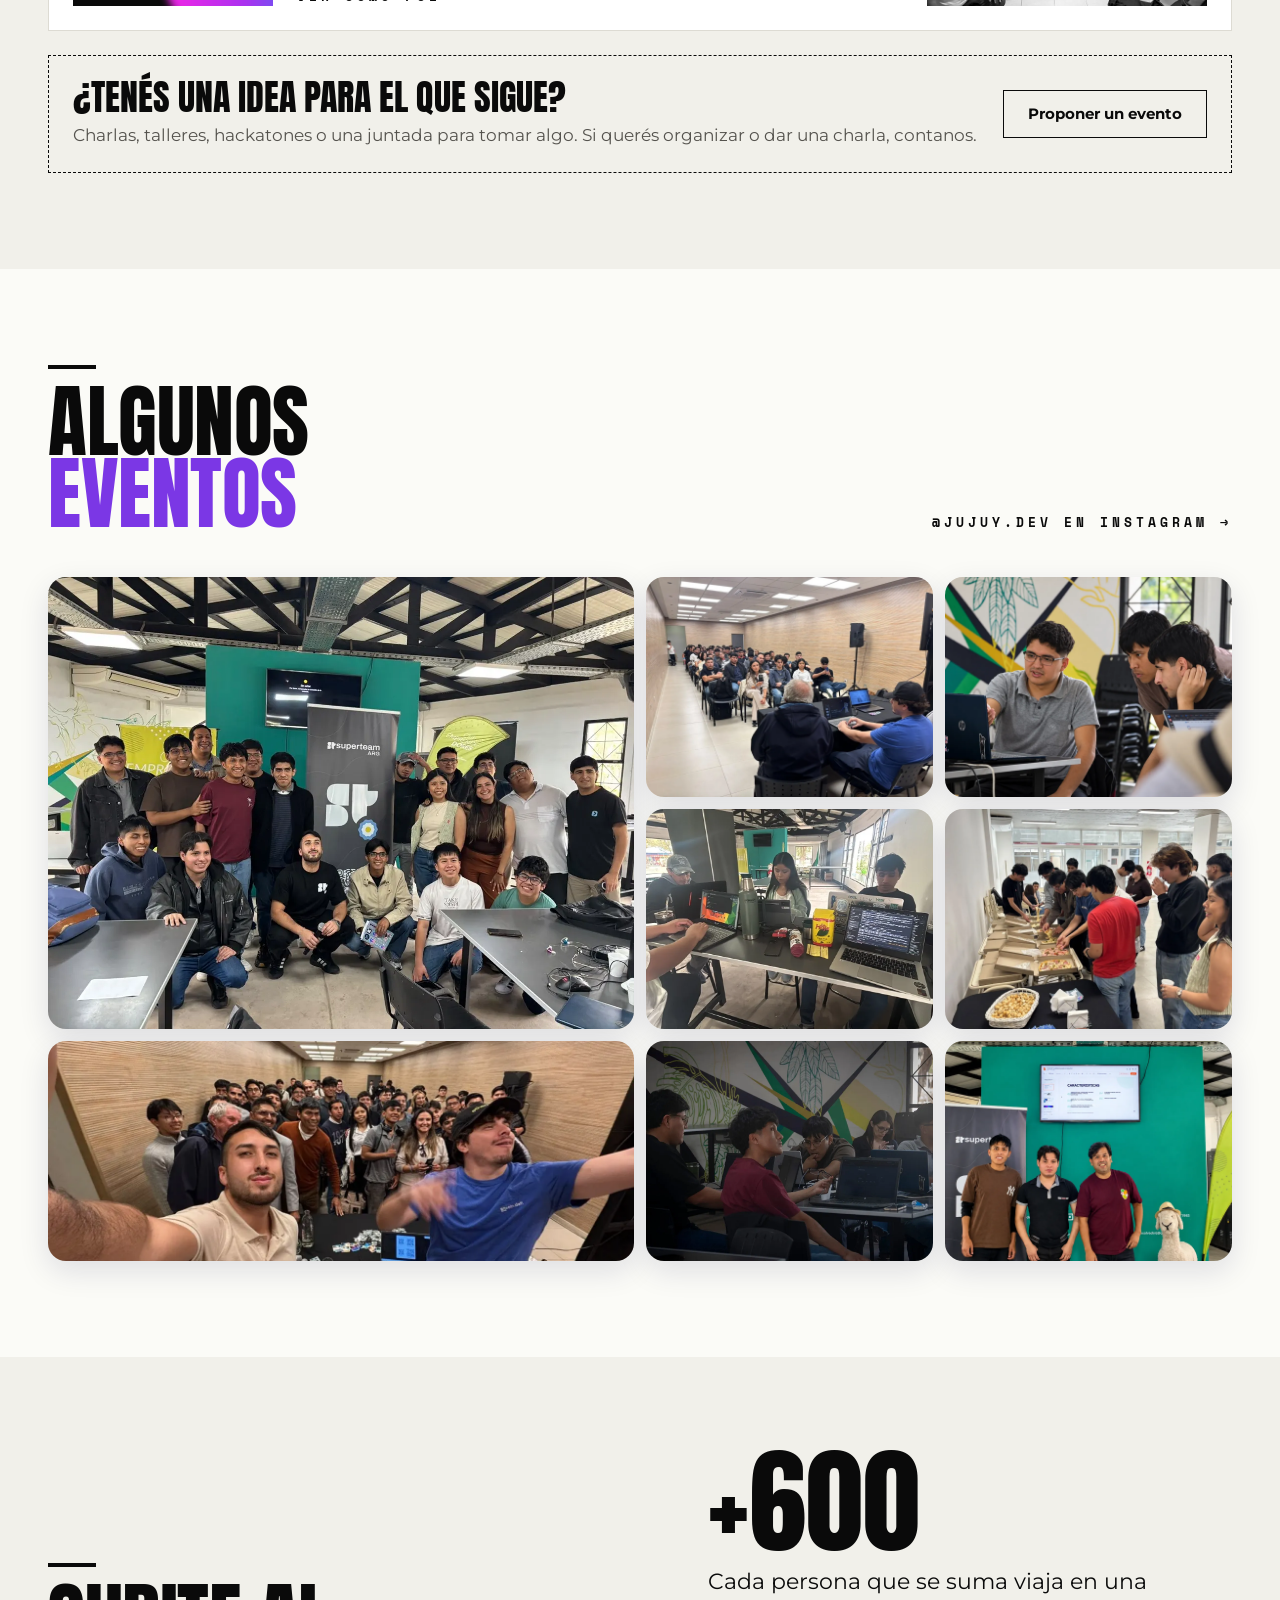
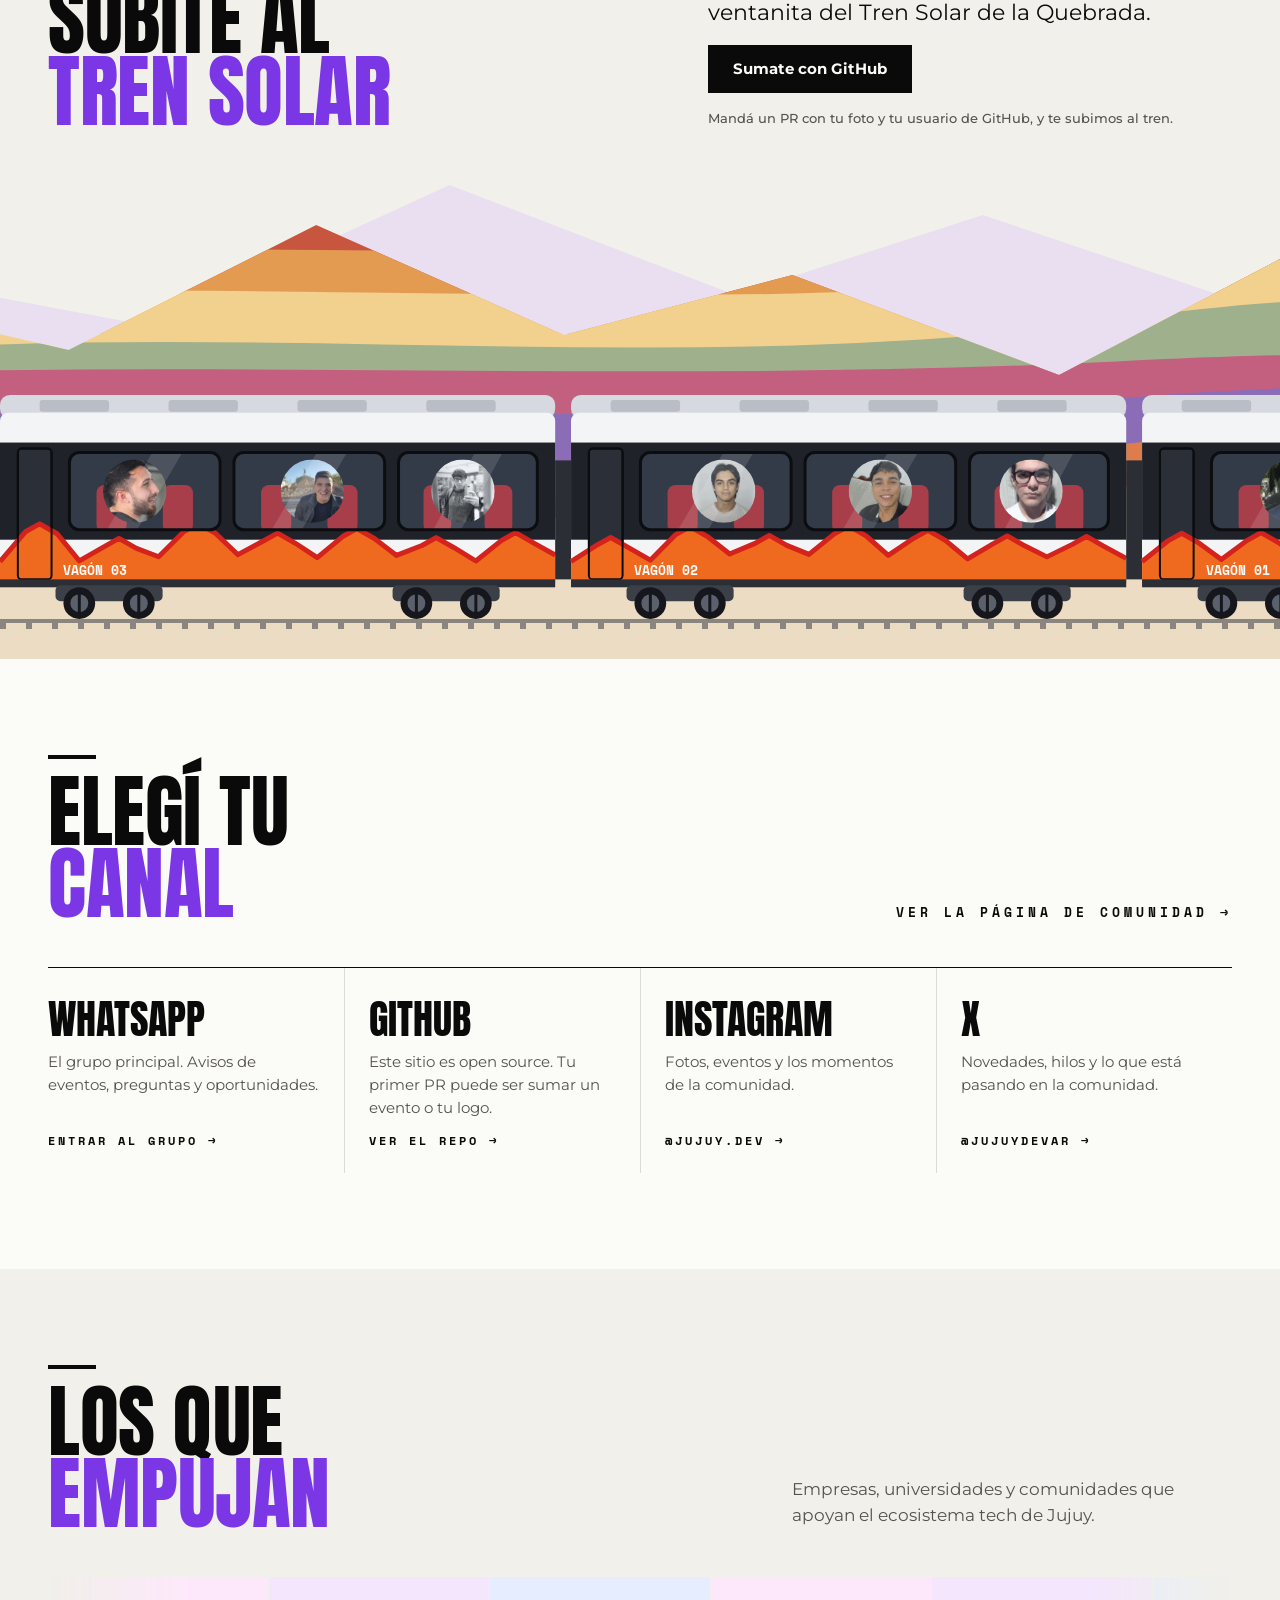
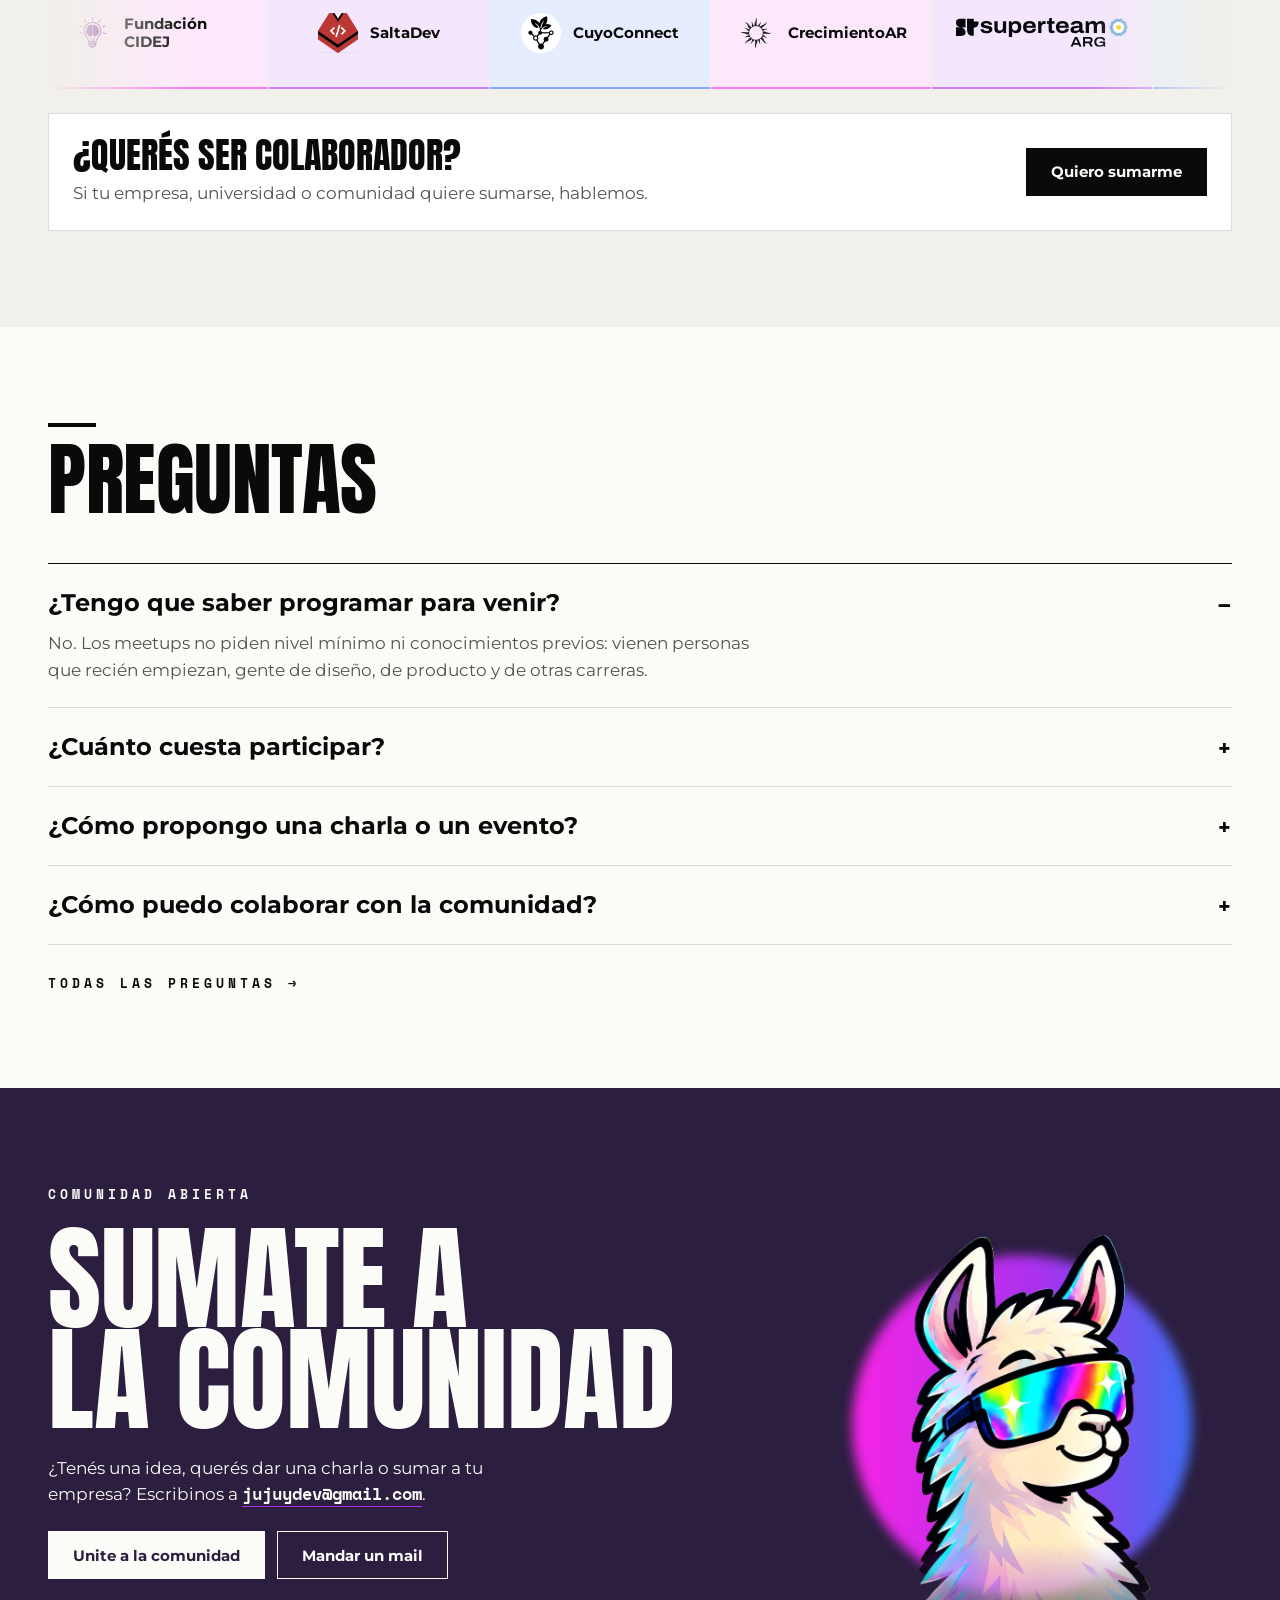
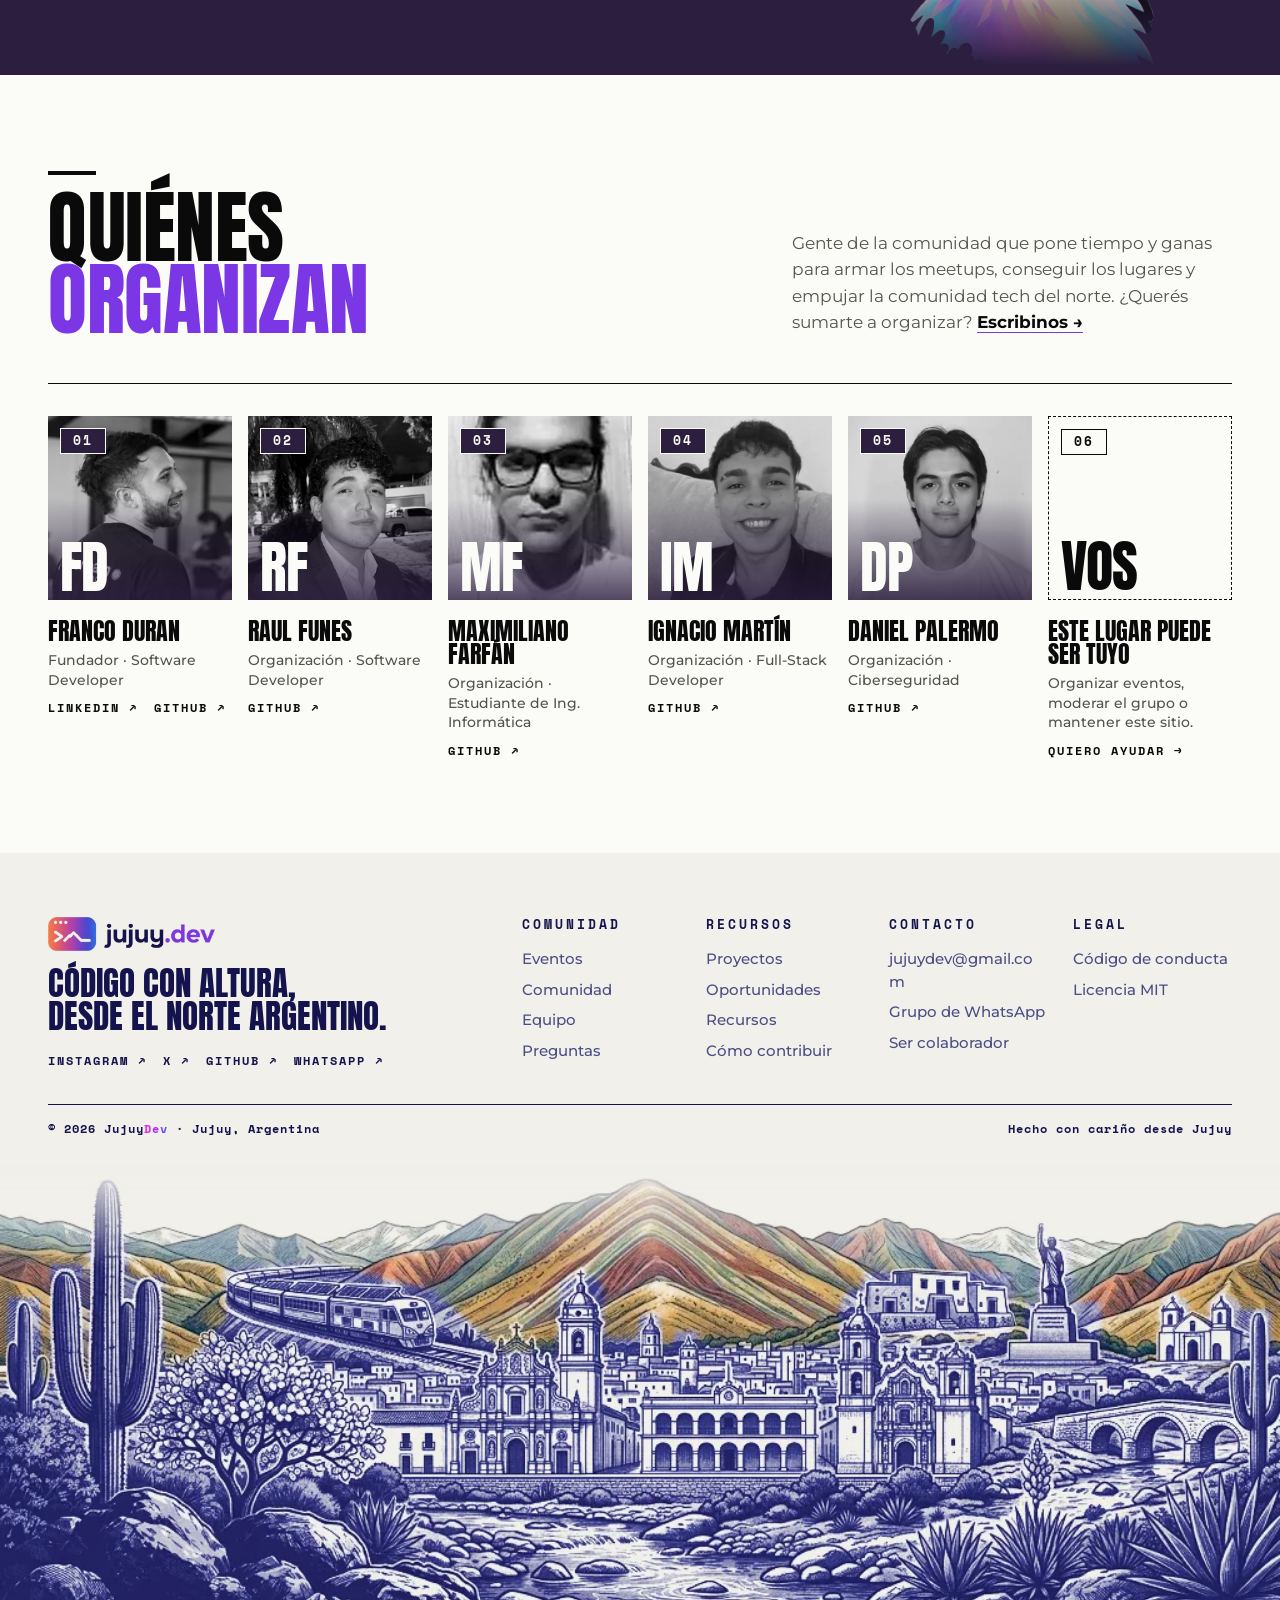
==== commit a89188f9: "feat: footer ilustrado con Jujuy y arreglo del Tren Solar (#17) - Footer nuevo en todas las páginas:" ====
--- a/index.html
+++ b/index.html
@@ -86,7 +86,7 @@
   <link rel="preload" as="image" href="assets/brand/jujuydev-llama-hd.webp" type="image/webp">
   <!-- Bump the version whenever the CSS changes, so browsers do not keep a stale copy. -->
   <link rel="stylesheet" href="css/tokens.css?v=2026-10-17">
-  <link rel="stylesheet" href="css/jd.css?v=2026-10-17g">
+  <link rel="stylesheet" href="css/jd.css?v=2026-10-18f">
 </head>
 <body>
 <div class="jd">
@@ -179,14 +179,44 @@
     <div class="jd-upcoming">
       <div class="jd-stack" data-upcoming-list data-jd></div>
       <p class="upcoming-empty jd-upcoming__empty" hidden>Cuando publiquemos un encuentro, aparece acá. Mientras tanto, mirá el <a href="https://luma.com/jujuydev" target="_blank" rel="noopener">calendario en Luma →</a></p>
-      <!-- Latest past events from the same Luma calendar ("past" in the JSON); shown only when there are some. -->
-      <div data-past-block hidden style="margin-top: var(--space-6)">
-        <span class="jd-cue jd-subhead">Últimos encuentros</span>
-        <div class="jd-stack" data-past-list data-jd></div>
-      </div>
-    </div>
-
-    <div class="jd-stack jd-stack--after">
+    </div>
+
+    <!-- EDIT: past events. Copy a card only to archive one that already happened; keep the ghost card last. -->
+    <span class="jd-cue jd-subhead">Ya pasaron</span>
+    <div class="jd-stack">
+      <a class="jd-event jd-event--shot" href="eventos/meet-up-tech/">
+        <div class="jd-event__date"><div class="jd-orb"></div><span class="jd-event__day">29</span><span class="jd-event__month">Septiembre<br>Martes</span></div>
+        <div class="jd-event__body">
+          <div class="jd-tags"><span class="jd-tag"><b>Jujuy<span class="jd-dev">Dev</span></b>&nbsp;presenta</span><span class="jd-tag jd-tag--solid">Evento virtual</span></div>
+          <h3 class="jd-event__title">Meet Up Tech #2</h3>
+          <p class="jd-event__meta">20:00 hs · Online por Google Meet</p>
+          <p class="jd-event__desc">Hackatones, Web3 y becas para estudiar en EE. UU. 77 personas conectadas.</p>
+          <span class="jd-cue jd-event__cue">Ver cómo fue →</span>
+        </div>
+        <figure class="jd-event__shot"><img src="assets/eventos/meetup-02-card.webp" alt="" loading="lazy" style="object-position:50% 30%"></figure>
+      </a>
+      <a class="jd-event jd-event--shot" href="eventos/cabildo-tech-jujuy/">
+        <div class="jd-event__date"><div class="jd-orb"></div><span class="jd-event__day">17</span><span class="jd-event__month">Septiembre<br>Jueves</span></div>
+        <div class="jd-event__body">
+          <div class="jd-tags"><span class="jd-tag"><b>Jujuy<span class="jd-dev">Dev</span></b>&nbsp;presenta</span><span class="jd-tag jd-tag--solid">Presencial</span></div>
+          <h3 class="jd-event__title">Cabildo Tech Jujuy</h3>
+          <p class="jd-event__meta">Cabildo · Salón Belgrano</p>
+          <p class="jd-event__desc">Workshop de IA y charla de Jorge Gronda.</p>
+          <span class="jd-cue jd-event__cue">Ver cómo fue →</span>
+        </div>
+        <figure class="jd-event__shot"><img src="assets/eventos/cabildo-tech-card.webp" alt="" loading="lazy" style="object-position:50% 50%"></figure>
+      </a>
+      <a class="jd-event jd-event--shot" href="eventos/meetup-01-primer-encuentro/">
+        <div class="jd-event__date"><div class="jd-orb"></div><span class="jd-event__day">03</span><span class="jd-event__month">Septiembre<br>Jueves</span></div>
+        <div class="jd-event__body">
+          <div class="jd-tags"><span class="jd-tag"><b>Jujuy<span class="jd-dev">Dev</span></b>&nbsp;presenta</span><span class="jd-tag jd-tag--solid">Presencial</span></div>
+          <h3 class="jd-event__title">Primer Meet Up dev Jujuy</h3>
+          <p class="jd-event__meta">Fundación CIDEJ · San Salvador de Jujuy</p>
+          <p class="jd-event__desc">51 personas en el primer encuentro de la comunidad.</p>
+          <span class="jd-cue jd-event__cue">Ver cómo fue →</span>
+        </div>
+        <figure class="jd-event__shot"><img src="assets/eventos/meetup-01-grupo-card.webp" alt="" loading="lazy" style="object-position:50% 50%"></figure>
+      </a>
       <div class="jd-event jd-event--ghost">
         <div>
           <h3>¿Tenés una idea para el que sigue?</h3>
@@ -403,29 +433,64 @@
   </main>
 
   <footer class="jd-footer">
-    <div class="jd-footer__brand">
-      <img class="jd-logo-light" src="assets/brand/jujuydev-logo.webp" alt="jujuy.dev" width="127" height="26">
-      <img class="jd-logo-dark" src="assets/brand/jujuydev-logo-white.webp" alt="jujuy.dev" width="96" height="26">
-      <span>© <span data-year>2026</span> Jujuy<span class="jd-dev">Dev</span> · San Salvador de Jujuy</span>
-    </div>
-    <nav aria-label="Pie de página">
-      <a href="eventos/">Eventos</a>
-      <a href="proyectos/">Proyectos</a>
-      <a href="oportunidades/">Oportunidades</a>
-      <a href="recursos/">Recursos</a>
-      <a href="comunidad/">Comunidad</a>
-      <a href="faq/">FAQ</a>
-      <a href="codigo-de-conducta/">Código de conducta</a>
-      <a href="https://github.com/FrancoDuran23/jujuy_dev" target="_blank" rel="noopener">GitHub</a>
-      <a href="https://www.instagram.com/jujuy.dev/" target="_blank" rel="noopener">Instagram</a>
-      <a href="https://x.com/JujuyDevAr" target="_blank" rel="noopener">X</a>
-      <a href="mailto:jujuydev@gmail.com">Contacto</a>
-    </nav>
+    <div class="jd-footer__top">
+      <div class="jd-footer__brand">
+        <a href="./" aria-label="jujuy.dev — inicio"><img src="assets/brand/jujuydev-logo.webp" alt="jujuy.dev" width="167" height="34"></a>
+        <p class="jd-footer__tagline">Código con altura,<br>desde el norte argentino.</p>
+        <ul class="jd-footer__social">
+          <li><a href="https://www.instagram.com/jujuy.dev/" target="_blank" rel="noopener">Instagram ↗</a></li>
+          <li><a href="https://x.com/JujuyDevAr" target="_blank" rel="noopener">X ↗</a></li>
+          <li><a href="https://github.com/FrancoDuran23/jujuy_dev" target="_blank" rel="noopener">GitHub ↗</a></li>
+          <li><a href="https://chat.whatsapp.com/Bj1KKgjcLue2FOVuX8osmq" target="_blank" rel="noopener">WhatsApp ↗</a></li>
+        </ul>
+      </div>
+      <nav class="jd-footer__cols" aria-label="Pie de página">
+        <div>
+          <h2>Comunidad</h2>
+          <ul>
+            <li><a href="eventos/">Eventos</a></li>
+            <li><a href="comunidad/">Comunidad</a></li>
+            <li><a href="#equipo">Equipo</a></li>
+            <li><a href="faq/">Preguntas</a></li>
+          </ul>
+        </div>
+        <div>
+          <h2>Recursos</h2>
+          <ul>
+            <li><a href="proyectos/">Proyectos</a></li>
+            <li><a href="oportunidades/">Oportunidades</a></li>
+            <li><a href="recursos/">Recursos</a></li>
+            <li><a href="https://github.com/FrancoDuran23/jujuy_dev/blob/main/CONTRIBUTING.md" target="_blank" rel="noopener">Cómo contribuir</a></li>
+          </ul>
+        </div>
+        <div>
+          <h2>Contacto</h2>
+          <ul>
+            <li><a href="mailto:jujuydev@gmail.com">jujuydev@gmail.com</a></li>
+            <li><a href="https://chat.whatsapp.com/Bj1KKgjcLue2FOVuX8osmq" target="_blank" rel="noopener">Grupo de WhatsApp</a></li>
+            <li><a href="mailto:jujuydev@gmail.com?subject=Quiero%20ser%20colaborador%20de%20JujuyDev">Ser colaborador</a></li>
+          </ul>
+        </div>
+        <div>
+          <h2>Legal</h2>
+          <ul>
+            <li><a href="codigo-de-conducta/">Código de conducta</a></li>
+            <li><a href="https://github.com/FrancoDuran23/jujuy_dev/blob/main/LICENSE" target="_blank" rel="noopener">Licencia MIT</a></li>
+          </ul>
+        </div>
+      </nav>
+    </div>
+    <div class="jd-footer__bar">
+      <span>© <span data-year>2026</span> Jujuy<span class="jd-dev">Dev</span> · Jujuy, Argentina</span>
+      <span>Hecho con cariño desde Jujuy</span>
+    </div>
+    <!-- Engraving of Jujuy: churches, the Cabildo arcade, the Tren Solar, the river and the bridge in blue ink; the coloured hills of the Quebrada behind. -->
+    <img class="jd-footer__art" src="assets/brand/footer-jujuy.webp?v=2026-10-18f" alt="" width="1024" height="353" loading="lazy" decoding="async">
   </footer>
 </div>
 
   <script src="assets/jd-nav.js?v=2026-10-17c" defer></script>
-  <script src="assets/jd-home.js?v=2026-10-17e" defer></script>
+  <script src="assets/jd-home.js?v=2026-10-18" defer></script>
   <script src="assets/calendario.js?v=2026-10-17b" defer></script>
 </body>
 </html>
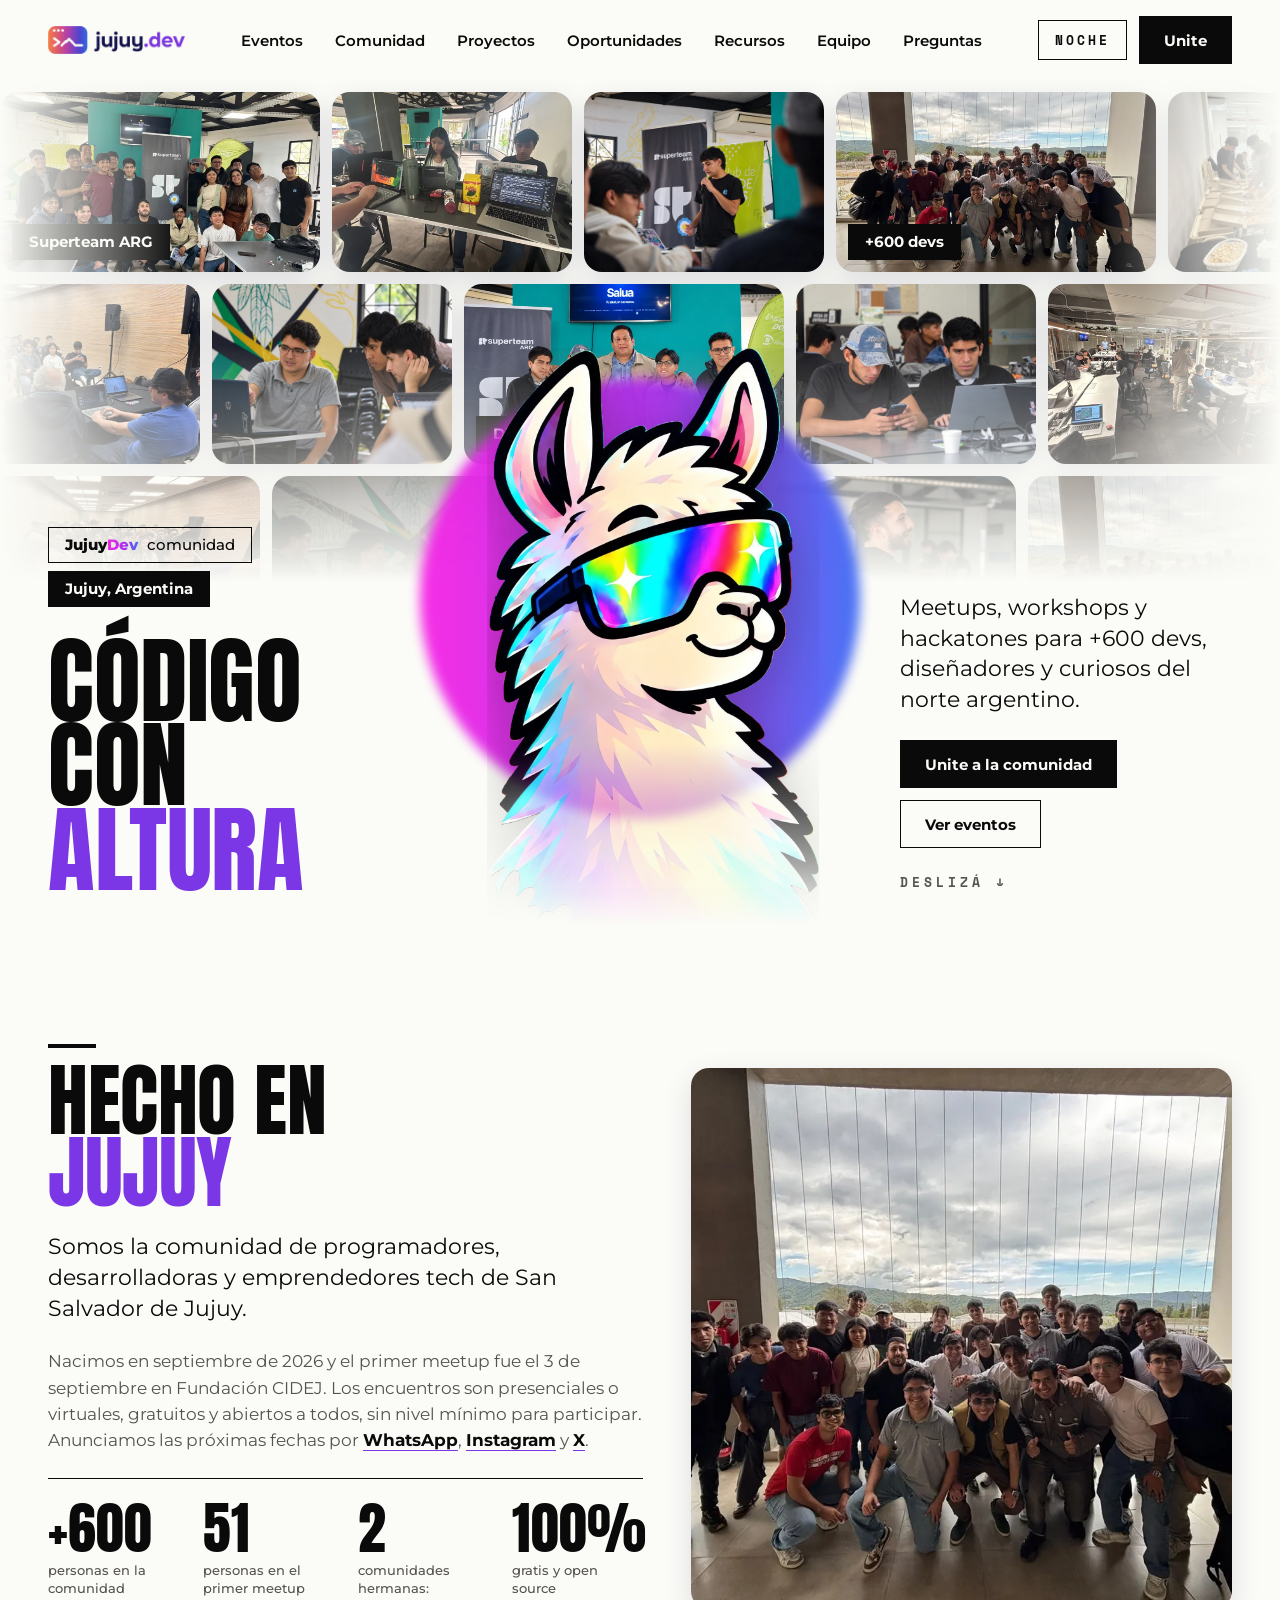
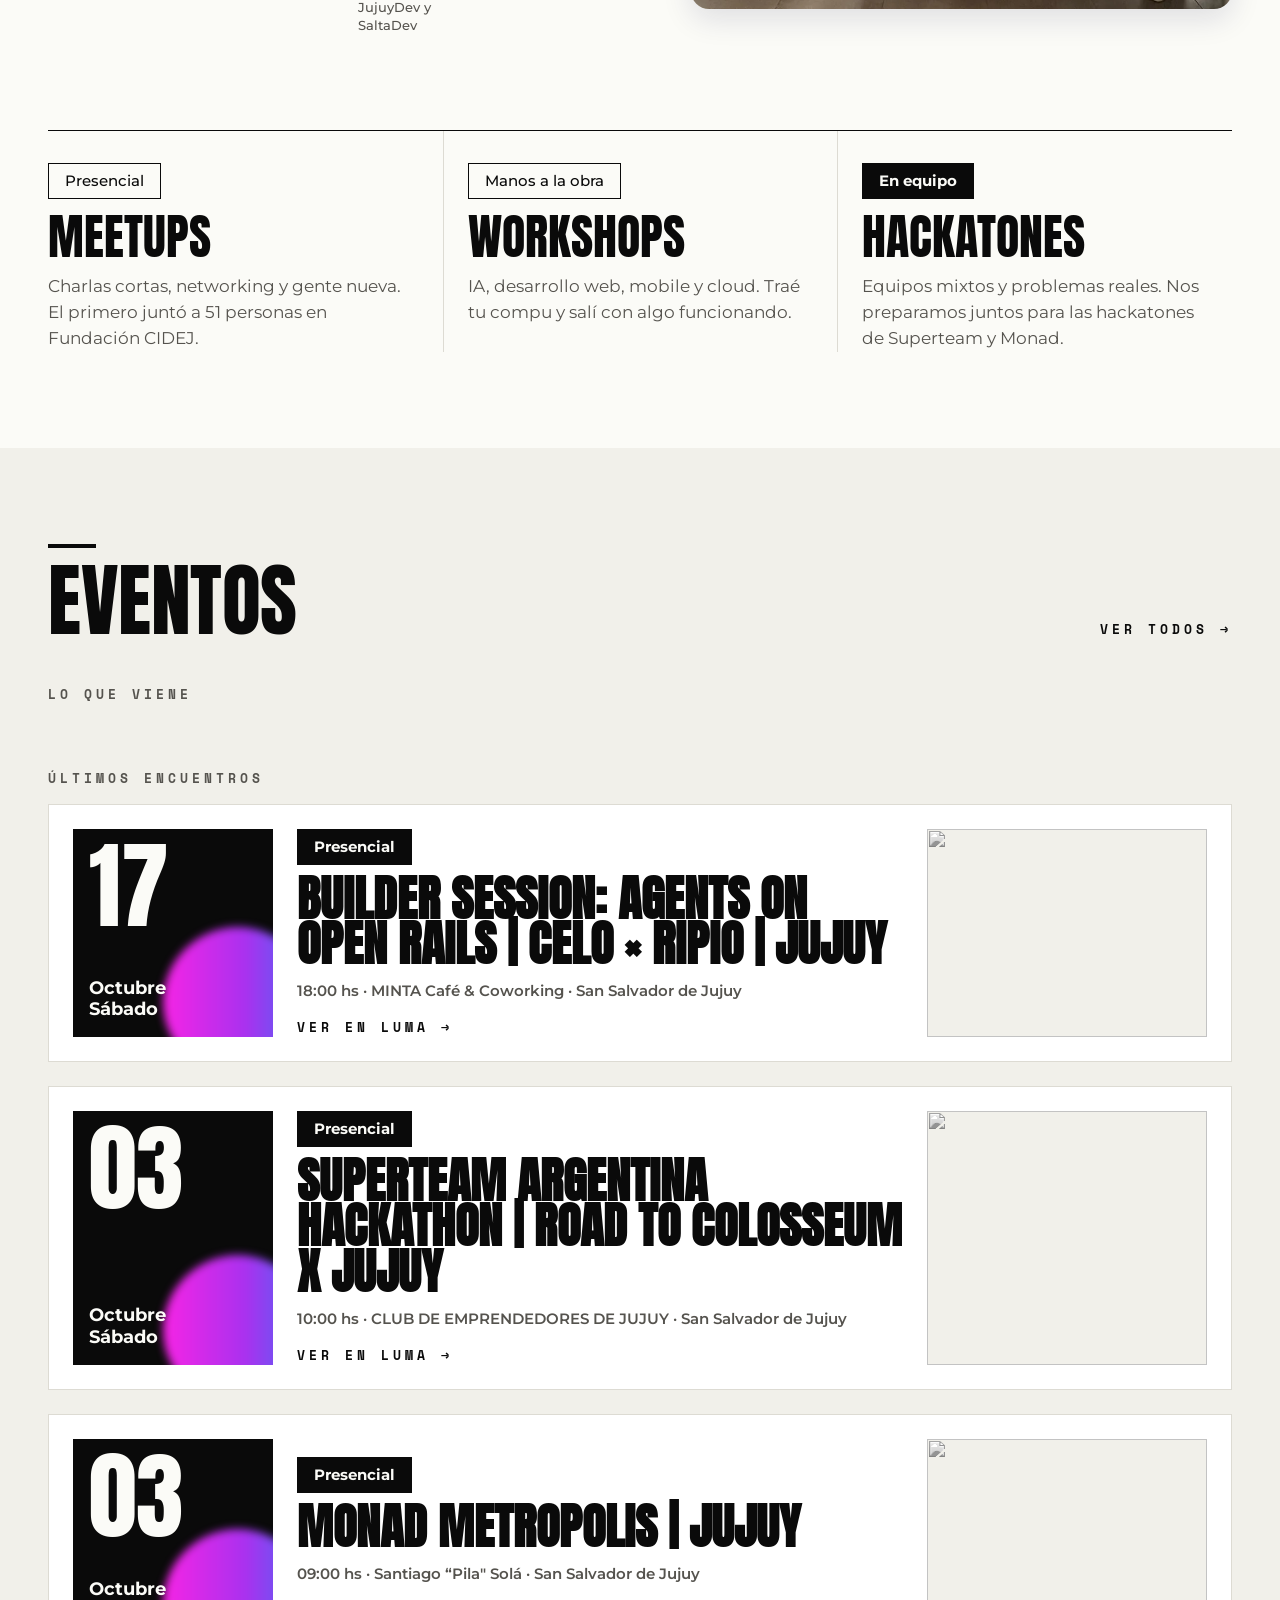
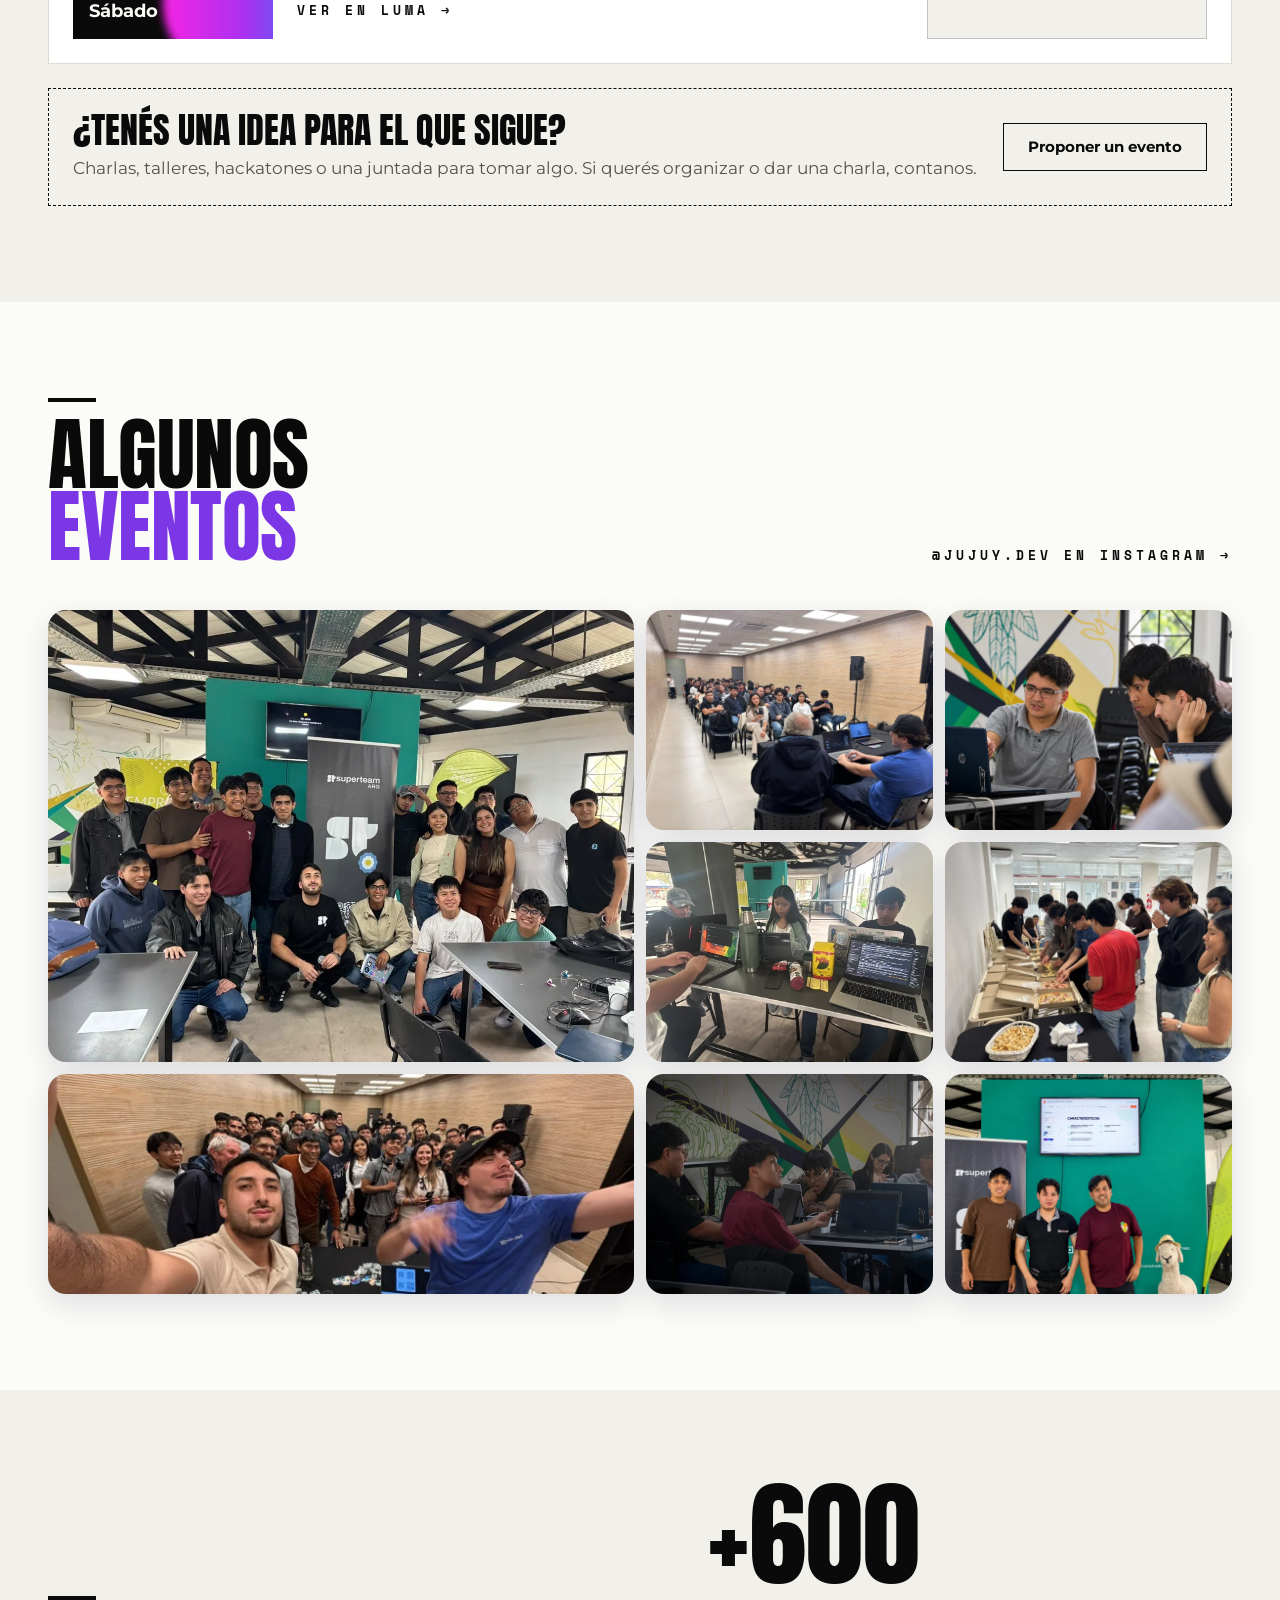
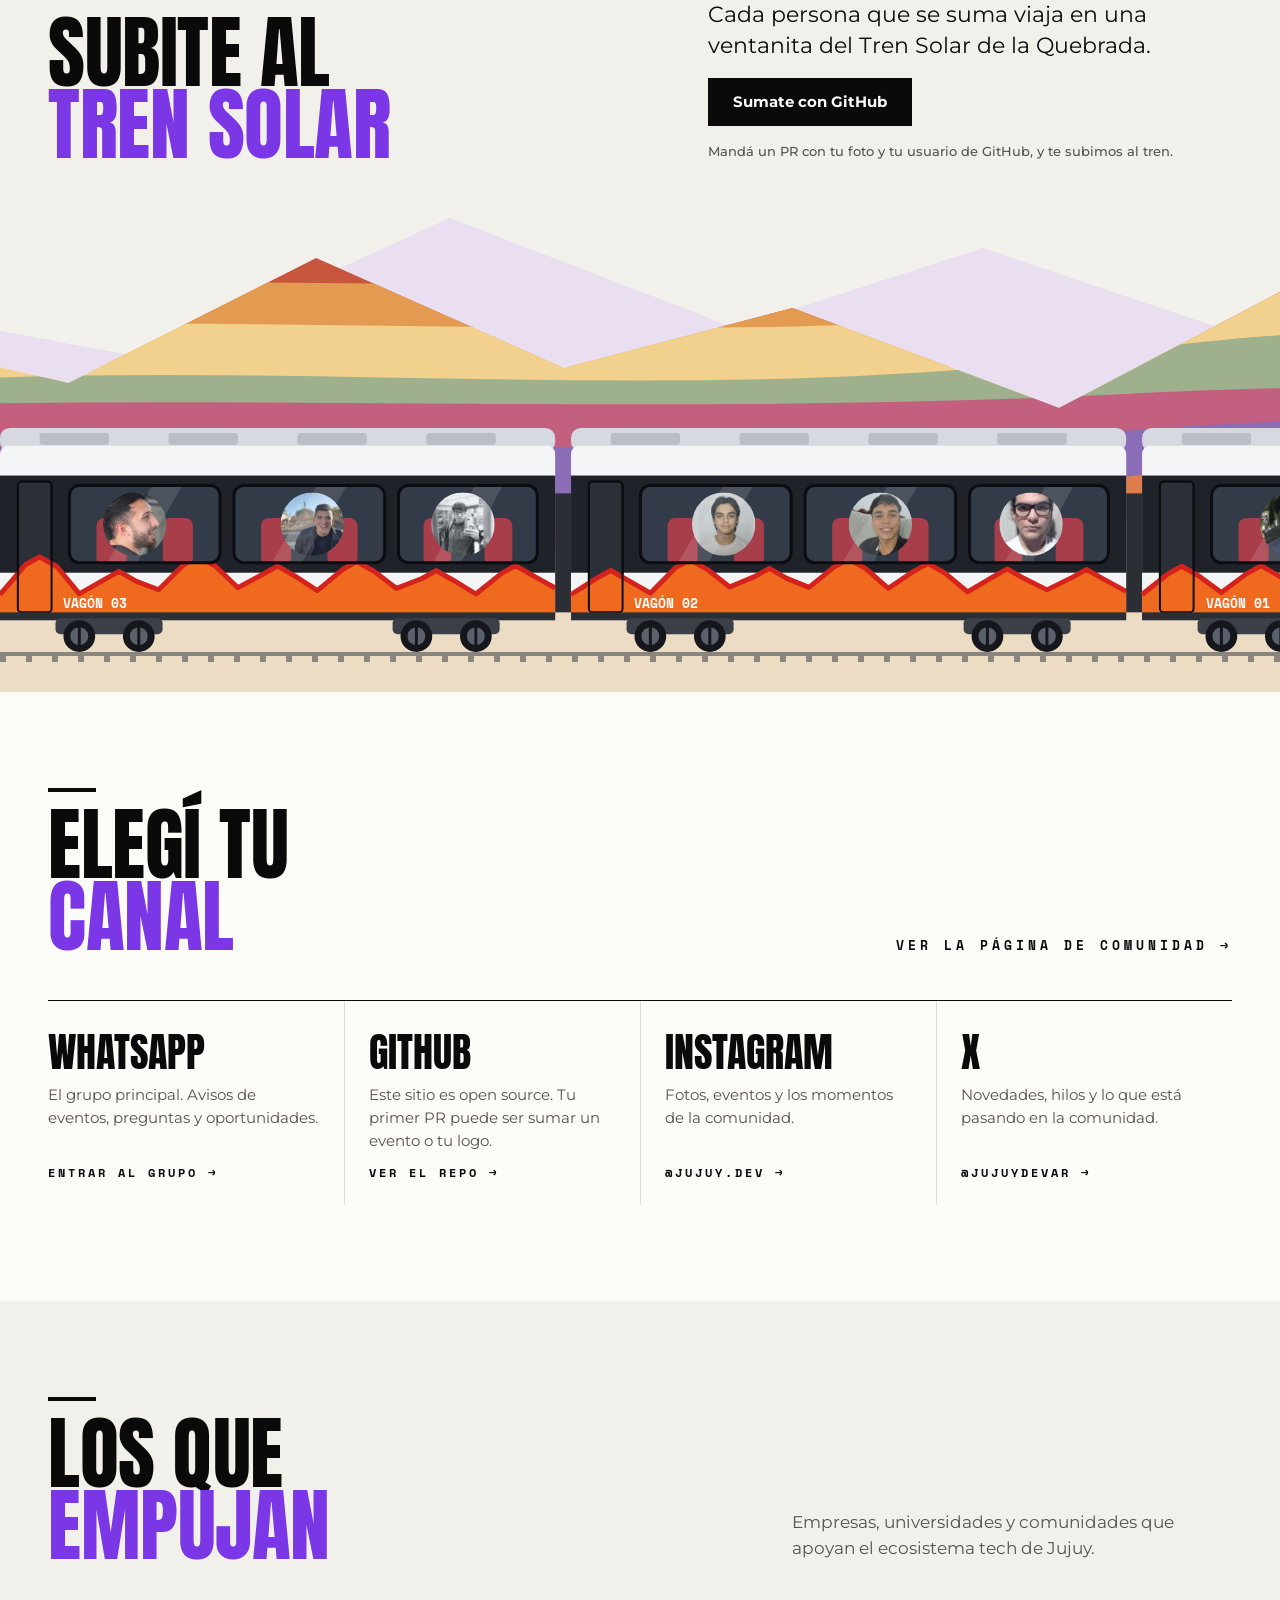
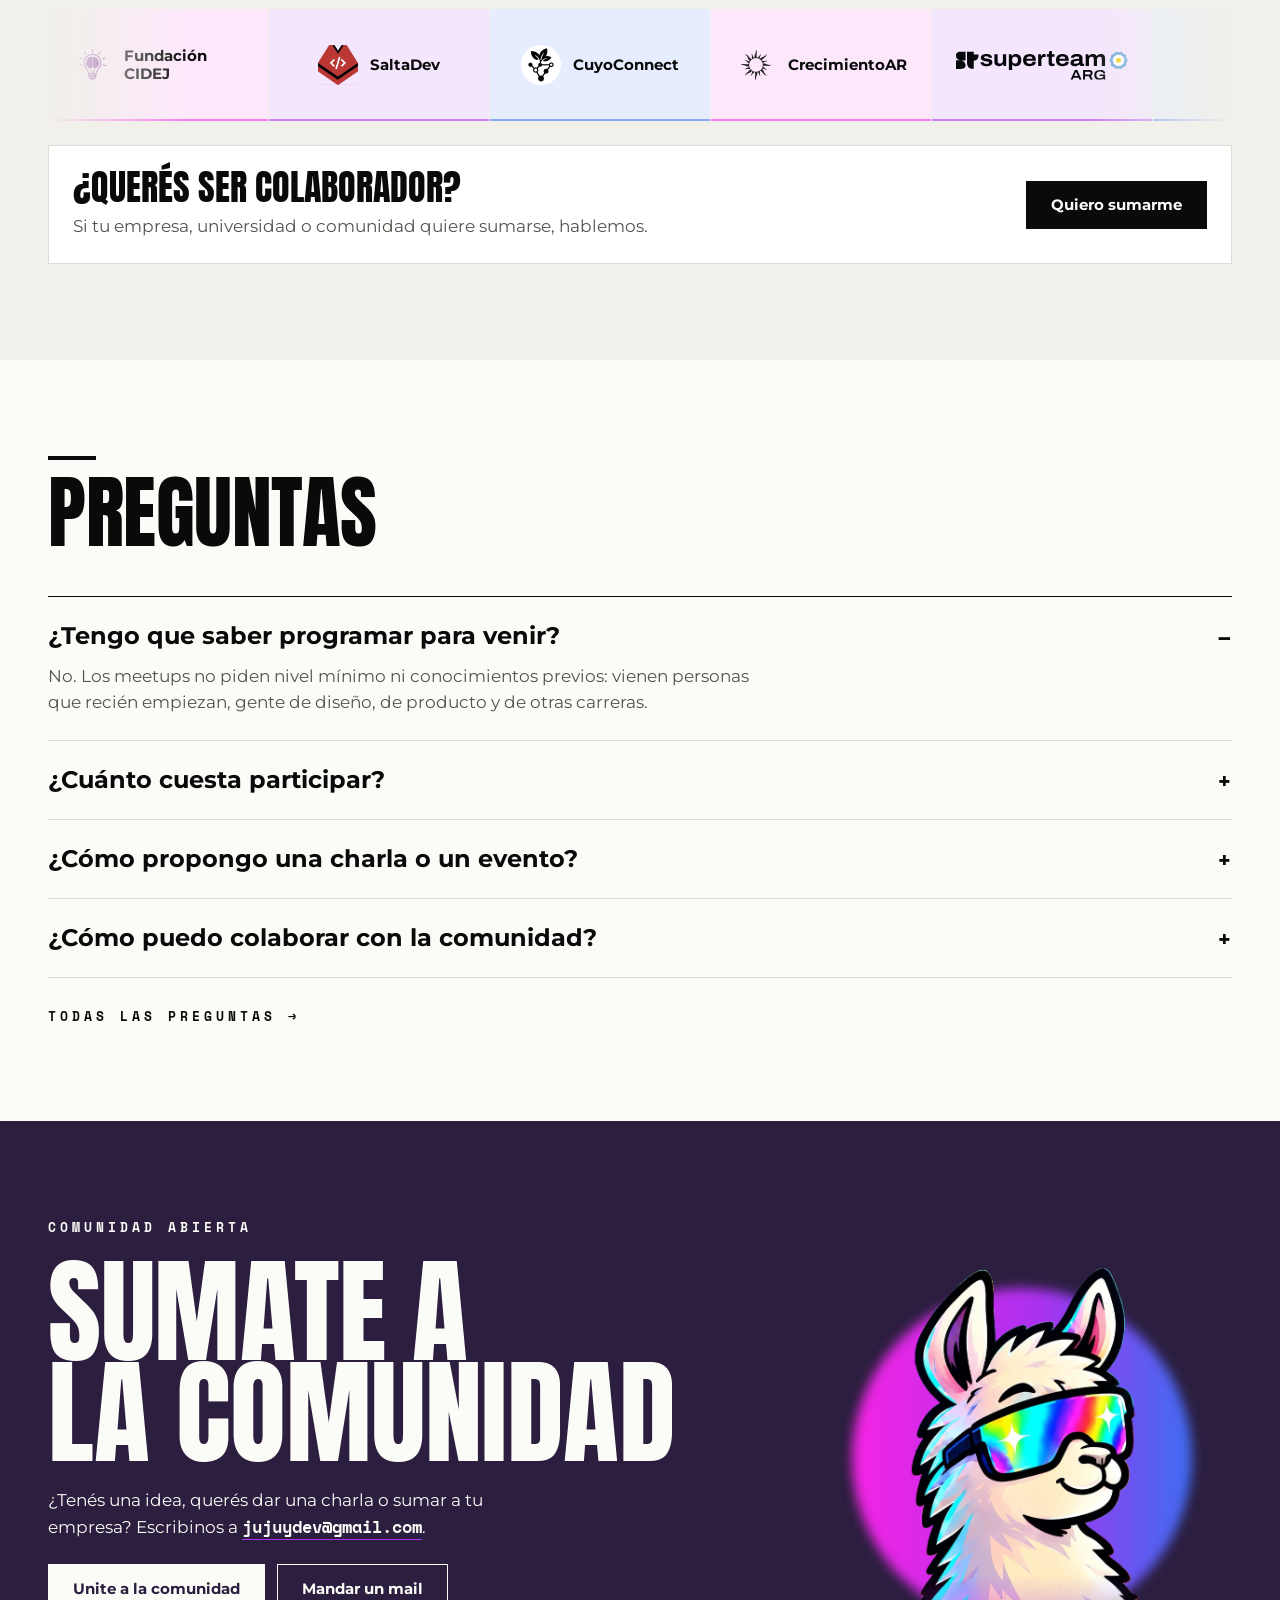
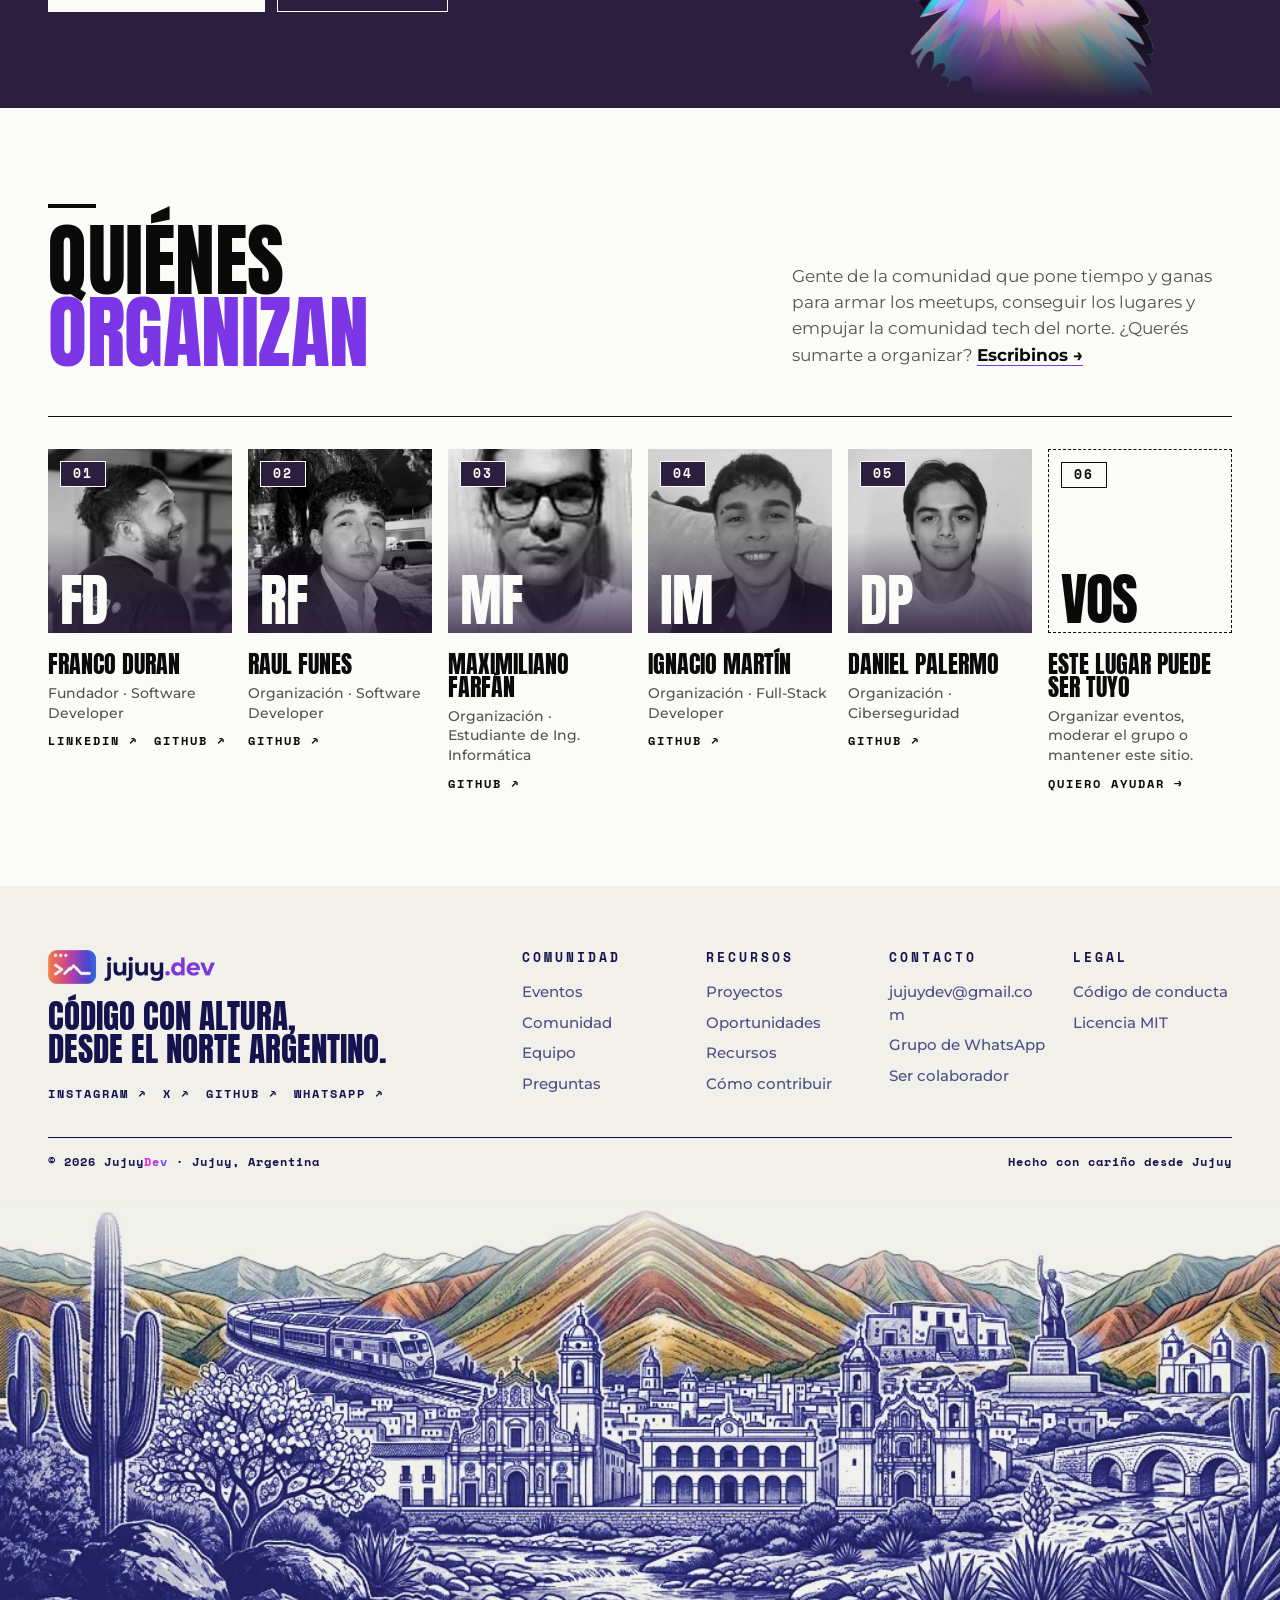
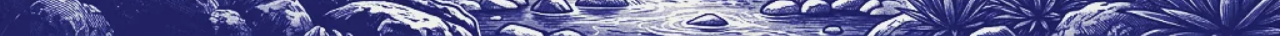
==== commit 3aa21b23: "Traer los cambios de main (footer ilustrado)" ====
--- a/index.html
+++ b/index.html
@@ -179,44 +179,14 @@
     <div class="jd-upcoming">
       <div class="jd-stack" data-upcoming-list data-jd></div>
       <p class="upcoming-empty jd-upcoming__empty" hidden>Cuando publiquemos un encuentro, aparece acá. Mientras tanto, mirá el <a href="https://luma.com/jujuydev" target="_blank" rel="noopener">calendario en Luma →</a></p>
-    </div>
-
-    <!-- EDIT: past events. Copy a card only to archive one that already happened; keep the ghost card last. -->
-    <span class="jd-cue jd-subhead">Ya pasaron</span>
-    <div class="jd-stack">
-      <a class="jd-event jd-event--shot" href="eventos/meet-up-tech/">
-        <div class="jd-event__date"><div class="jd-orb"></div><span class="jd-event__day">29</span><span class="jd-event__month">Septiembre<br>Martes</span></div>
-        <div class="jd-event__body">
-          <div class="jd-tags"><span class="jd-tag"><b>Jujuy<span class="jd-dev">Dev</span></b>&nbsp;presenta</span><span class="jd-tag jd-tag--solid">Evento virtual</span></div>
-          <h3 class="jd-event__title">Meet Up Tech #2</h3>
-          <p class="jd-event__meta">20:00 hs · Online por Google Meet</p>
-          <p class="jd-event__desc">Hackatones, Web3 y becas para estudiar en EE. UU. 77 personas conectadas.</p>
-          <span class="jd-cue jd-event__cue">Ver cómo fue →</span>
-        </div>
-        <figure class="jd-event__shot"><img src="assets/eventos/meetup-02-card.webp" alt="" loading="lazy" style="object-position:50% 30%"></figure>
-      </a>
-      <a class="jd-event jd-event--shot" href="eventos/cabildo-tech-jujuy/">
-        <div class="jd-event__date"><div class="jd-orb"></div><span class="jd-event__day">17</span><span class="jd-event__month">Septiembre<br>Jueves</span></div>
-        <div class="jd-event__body">
-          <div class="jd-tags"><span class="jd-tag"><b>Jujuy<span class="jd-dev">Dev</span></b>&nbsp;presenta</span><span class="jd-tag jd-tag--solid">Presencial</span></div>
-          <h3 class="jd-event__title">Cabildo Tech Jujuy</h3>
-          <p class="jd-event__meta">Cabildo · Salón Belgrano</p>
-          <p class="jd-event__desc">Workshop de IA y charla de Jorge Gronda.</p>
-          <span class="jd-cue jd-event__cue">Ver cómo fue →</span>
-        </div>
-        <figure class="jd-event__shot"><img src="assets/eventos/cabildo-tech-card.webp" alt="" loading="lazy" style="object-position:50% 50%"></figure>
-      </a>
-      <a class="jd-event jd-event--shot" href="eventos/meetup-01-primer-encuentro/">
-        <div class="jd-event__date"><div class="jd-orb"></div><span class="jd-event__day">03</span><span class="jd-event__month">Septiembre<br>Jueves</span></div>
-        <div class="jd-event__body">
-          <div class="jd-tags"><span class="jd-tag"><b>Jujuy<span class="jd-dev">Dev</span></b>&nbsp;presenta</span><span class="jd-tag jd-tag--solid">Presencial</span></div>
-          <h3 class="jd-event__title">Primer Meet Up dev Jujuy</h3>
-          <p class="jd-event__meta">Fundación CIDEJ · San Salvador de Jujuy</p>
-          <p class="jd-event__desc">51 personas en el primer encuentro de la comunidad.</p>
-          <span class="jd-cue jd-event__cue">Ver cómo fue →</span>
-        </div>
-        <figure class="jd-event__shot"><img src="assets/eventos/meetup-01-grupo-card.webp" alt="" loading="lazy" style="object-position:50% 50%"></figure>
-      </a>
+      <!-- Latest past events from the same Luma calendar ("past" in the JSON); shown only when there are some. -->
+      <div data-past-block hidden style="margin-top: var(--space-6)">
+        <span class="jd-cue jd-subhead">Últimos encuentros</span>
+        <div class="jd-stack" data-past-list data-jd></div>
+      </div>
+    </div>
+
+    <div class="jd-stack jd-stack--after">
       <div class="jd-event jd-event--ghost">
         <div>
           <h3>¿Tenés una idea para el que sigue?</h3>
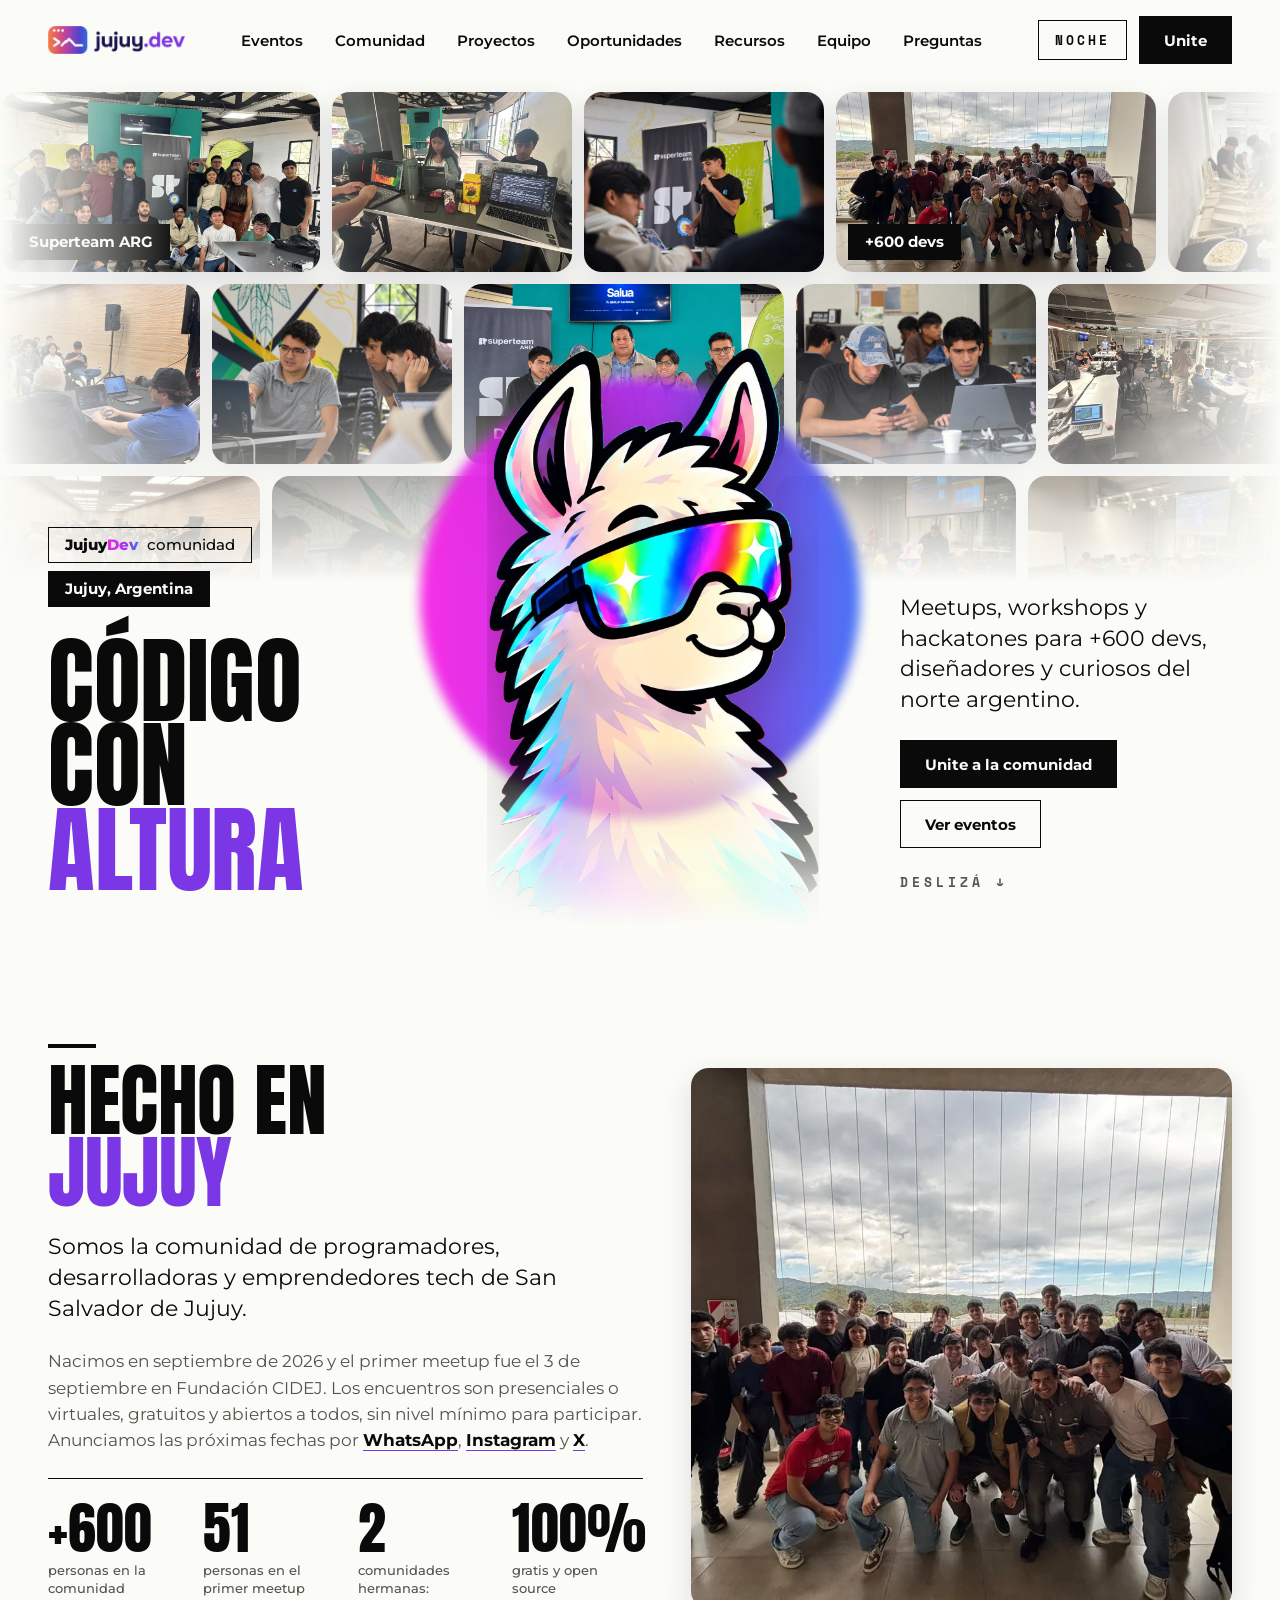
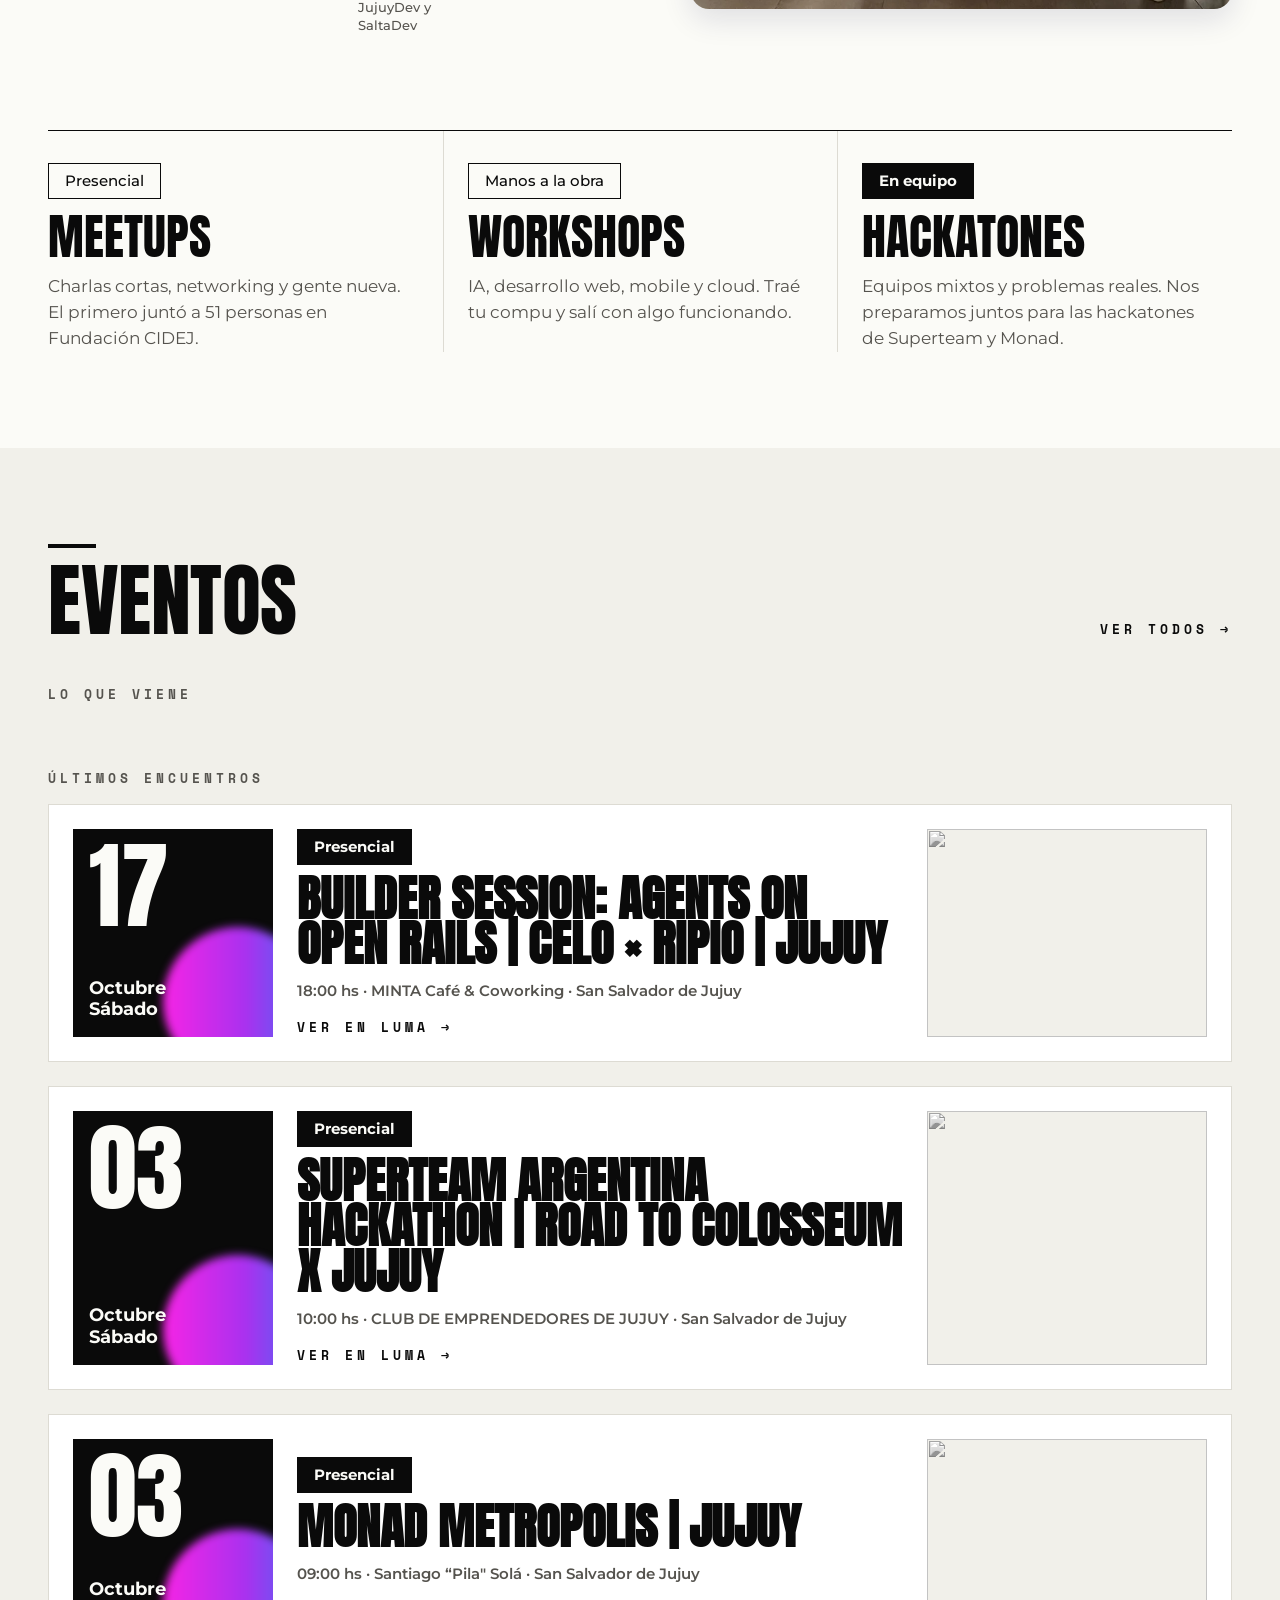
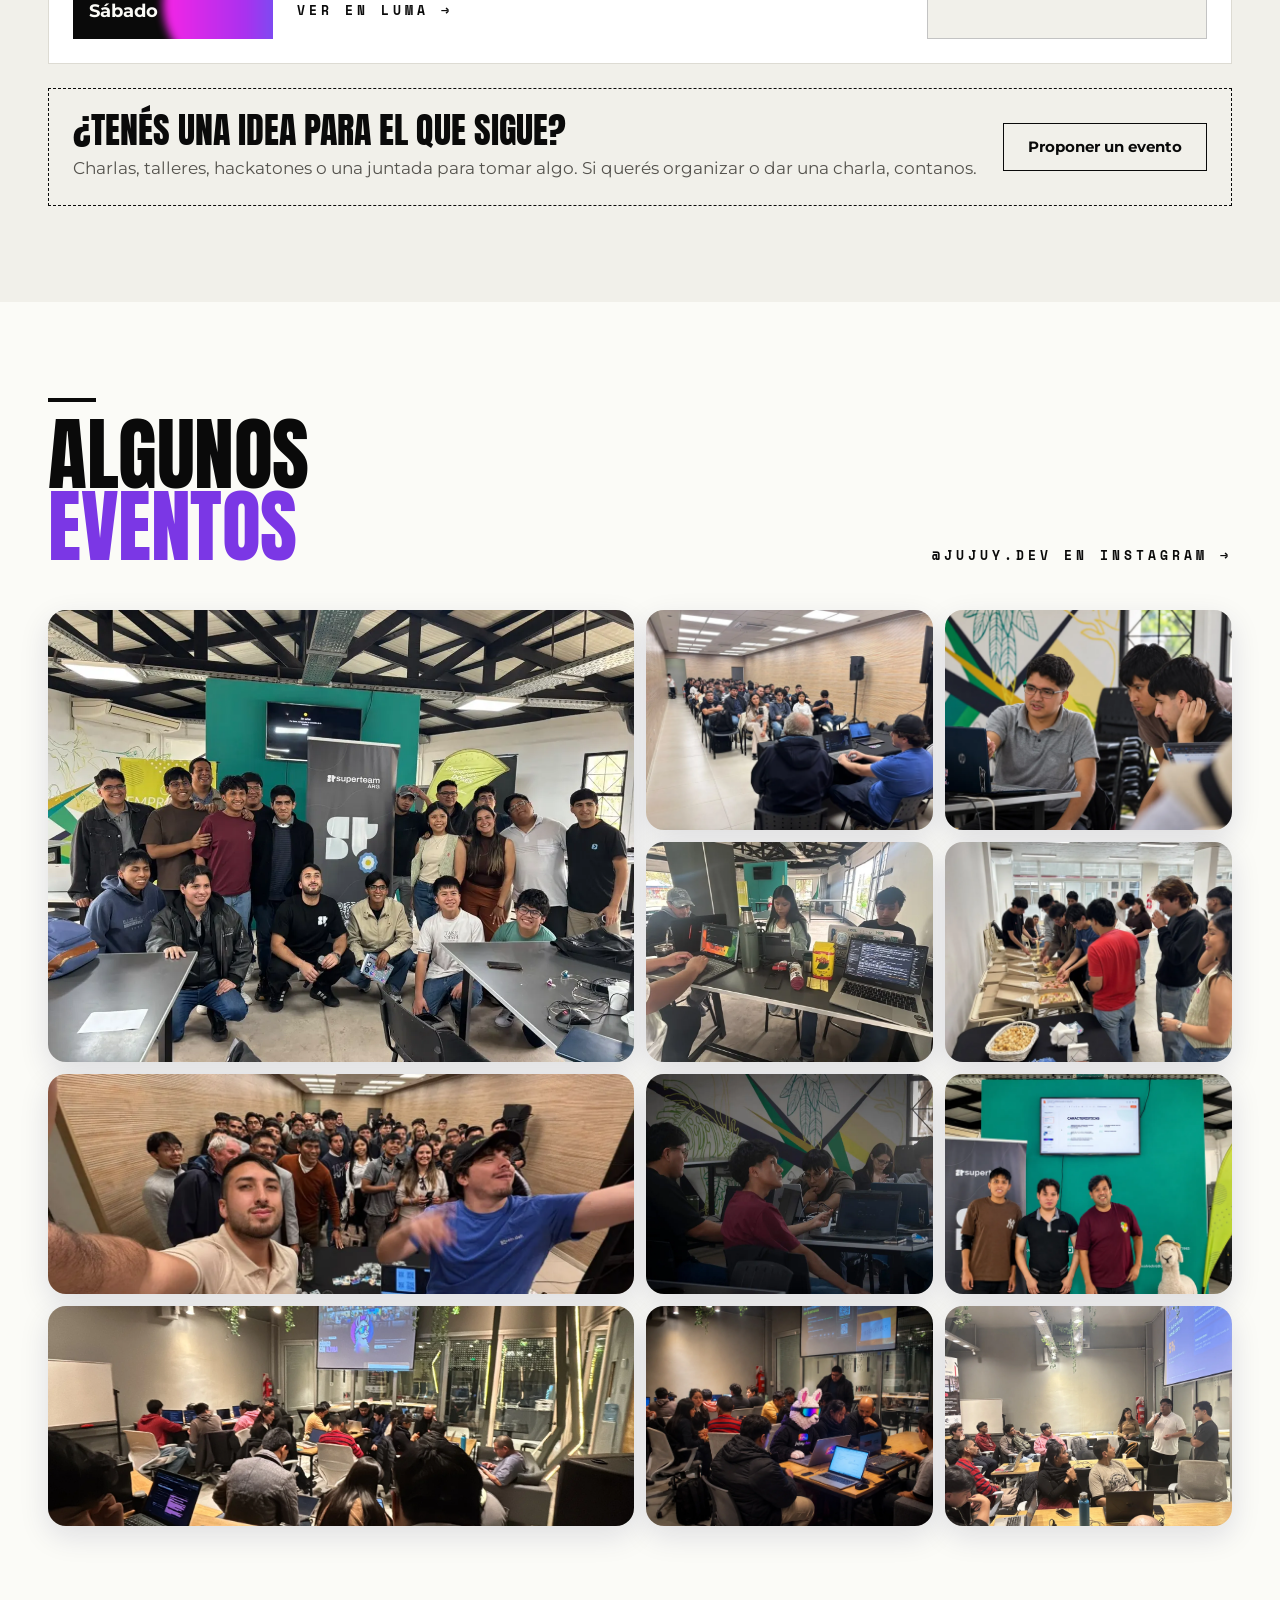
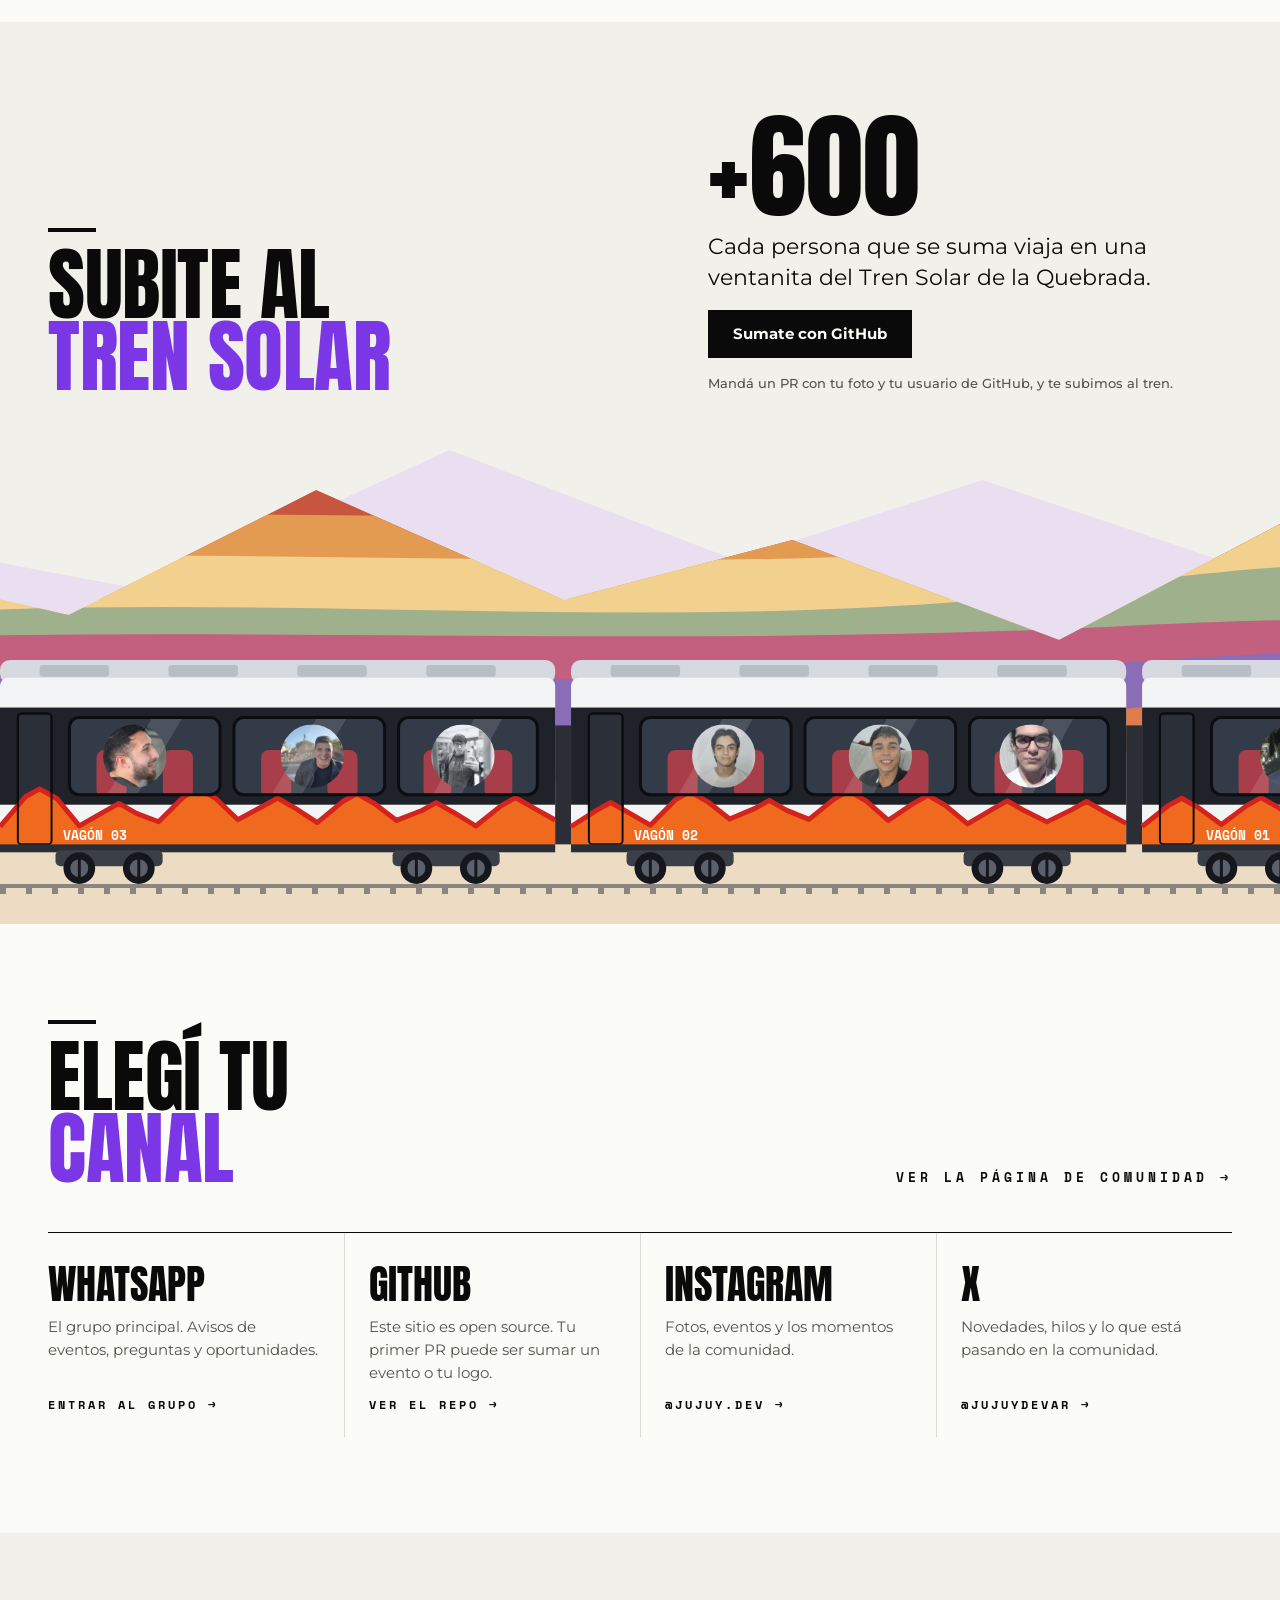
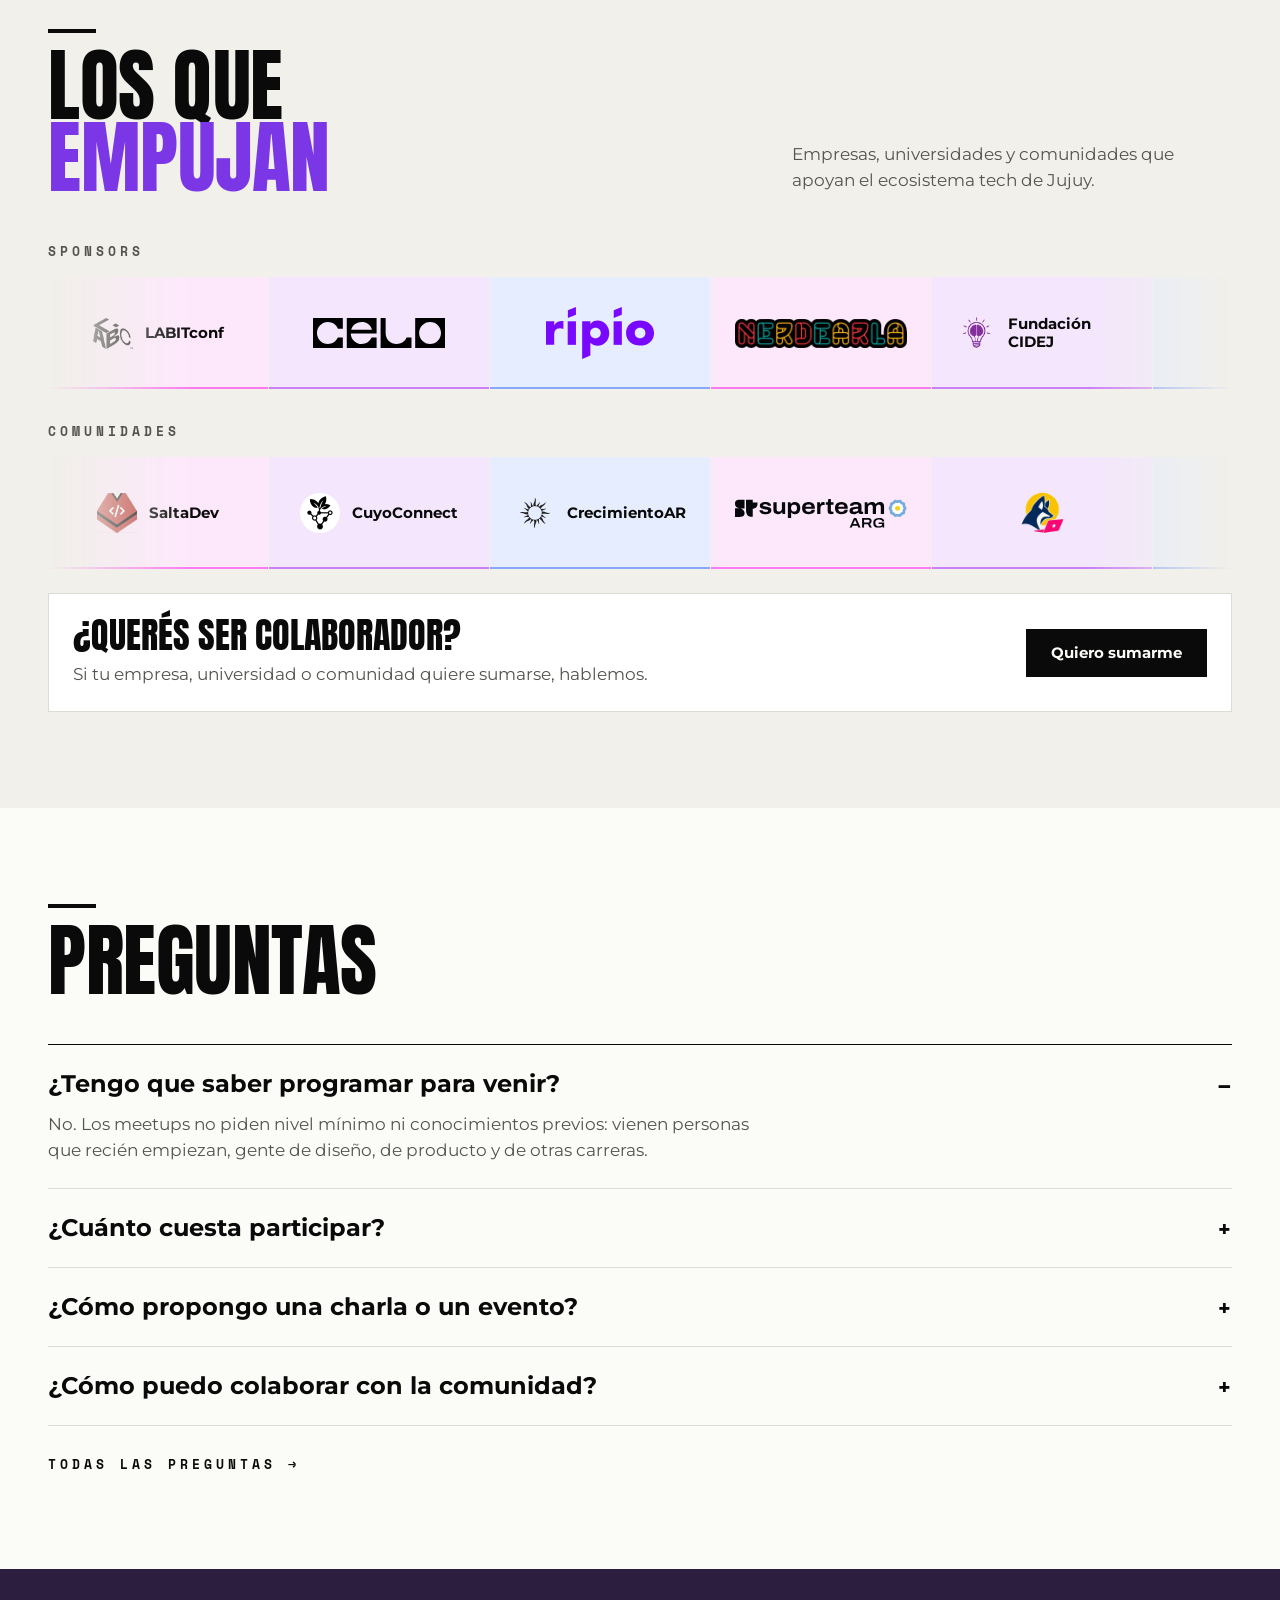
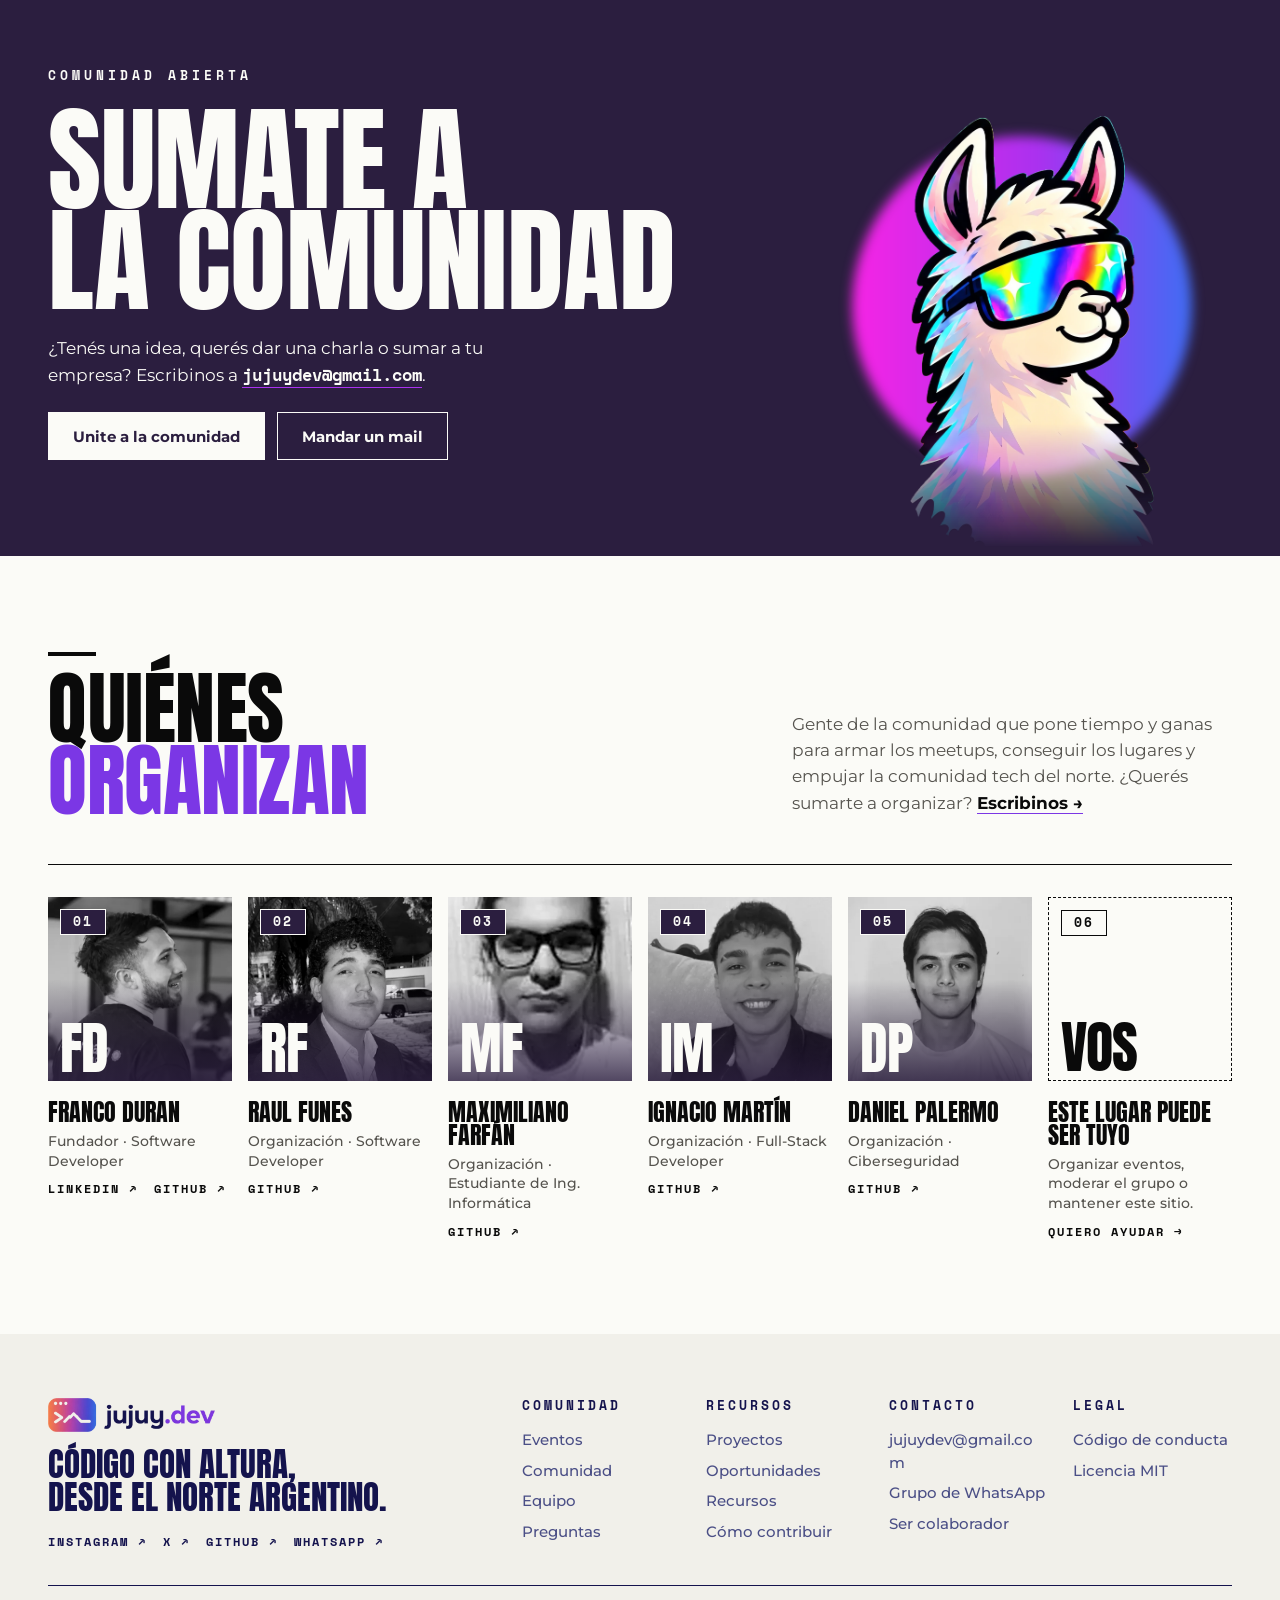
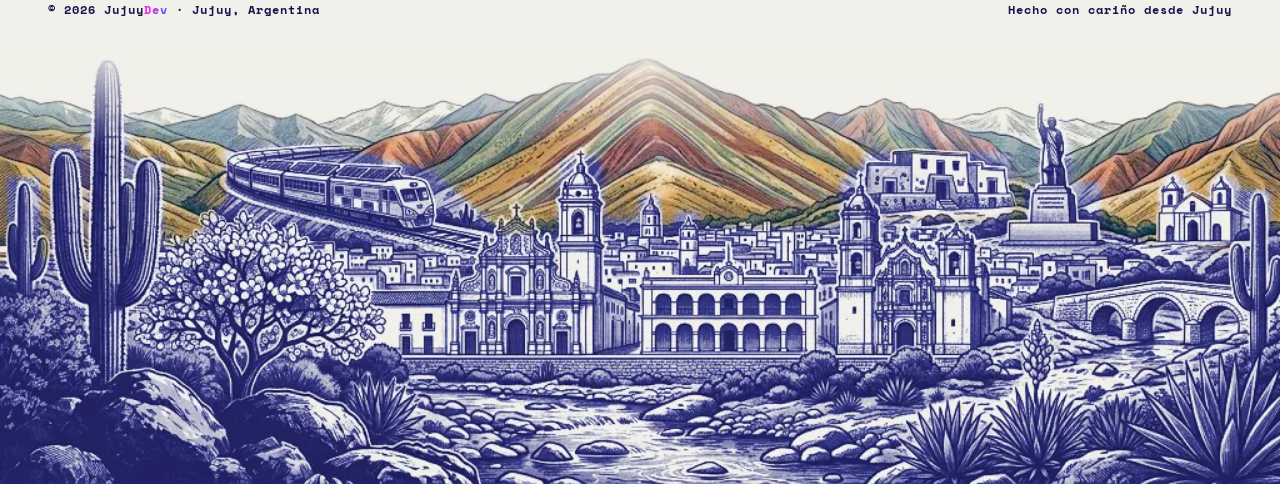
==== commit bbef172c: "feat: fotos de meetups y dos carruseles de colaboradores Tres fotos del meetup en el mosaico, la gal" ====
--- a/index.html
+++ b/index.html
@@ -86,7 +86,7 @@
   <link rel="preload" as="image" href="assets/brand/jujuydev-llama-hd.webp" type="image/webp">
   <!-- Bump the version whenever the CSS changes, so browsers do not keep a stale copy. -->
   <link rel="stylesheet" href="css/tokens.css?v=2026-10-17">
-  <link rel="stylesheet" href="css/jd.css?v=2026-10-18f">
+  <link rel="stylesheet" href="css/jd.css?v=2026-10-26">
 </head>
 <body>
 <div class="jd">
@@ -211,6 +211,9 @@
       <figure class="jd-tile jd-gallery__wide"><img src="assets/fotos/evento-selfie-auditorio.webp" alt="Selfie con todo el auditorio lleno" style="object-position:50% 40%" loading="lazy"></figure>
       <figure class="jd-tile"><img src="assets/fotos/evento-hackaton-mural.webp" alt="Equipos trabajando frente al mural del espacio" loading="lazy"></figure>
       <figure class="jd-tile"><img src="assets/fotos/evento-pitch-llama.webp" alt="Equipo presentando su proyecto en Solana, con la llama de peluche" style="object-position:55% 70%" loading="lazy"></figure>
+      <figure class="jd-tile jd-gallery__wide"><img src="assets/fotos/evento-meetup-codigo-altura.webp" alt="Sala de un meetup con la pantalla Código con altura y gente trabajando en notebooks" style="object-position:50% 42%" width="1600" height="900" loading="lazy"></figure>
+      <figure class="jd-tile"><img src="assets/fotos/evento-meetup-llama-mascota.webp" alt="Meetup en MINTA, con la mascota llama de jujuy.dev y gente con notebooks" style="object-position:50% 44%" width="1536" height="1024" loading="lazy"></figure>
+      <figure class="jd-tile"><img src="assets/fotos/evento-meetup-presentacion.webp" alt="Presentación con micrófono en un meetup de la comunidad, con el público sentado" style="object-position:62% 40%" width="1600" height="1200" loading="lazy"></figure>
     </div>
   </section>
 
@@ -280,22 +283,41 @@
       <div><hr class="jd-rule"><h2 class="jd-display jd-display--l">Los que<br><span class="jd-hl">empujan</span></h2></div>
       <p class="jd-team__intro">Empresas, universidades y comunidades que apoyan el ecosistema tech de Jujuy.</p>
     </div>
-    <!-- EDIT: to add a collaborator, copy a cell. Logos go in assets/logos/, ideally SVG or WebP under 50 KB. -->
-    <div class="jd-logos">
-      <div class="jd-logos__track">
-        <div class="jd-logos__set">
-          <div class="jd-logo jd-logo--mark"><img src="assets/logos/cidej.webp" alt="" width="40" height="40" loading="lazy"><span>Fundación CIDEJ</span></div>
-          <a class="jd-logo jd-logo--mark" href="https://salta.dev" target="_blank" rel="noopener"><img src="assets/logos/saltadev.webp" alt="" width="40" height="40" loading="lazy"><span>SaltaDev</span></a>
-          <a class="jd-logo jd-logo--mark" href="https://cuyoconnect.com/" target="_blank" rel="noopener"><img src="assets/logos/cuyoconnect.webp" alt="" width="40" height="40" loading="lazy"><span>CuyoConnect</span></a>
-          <a class="jd-logo jd-logo--mark" href="https://crecimiento.build/" target="_blank" rel="noopener"><img src="assets/logos/crecimientoar.webp" alt="" width="40" height="40" loading="lazy"><span>CrecimientoAR</span></a>
-          <a class="jd-logo jd-logo--wide" href="https://superteam.ar/" target="_blank" rel="noopener"><img src="assets/logos/superteam-argentina.svg" alt="Superteam Argentina" width="1000" height="170" loading="lazy"></a>
-          <a class="jd-logo" href="https://www.sansalvadordejujuy.gob.ar/" target="_blank" rel="noopener"><img src="assets/logos/municipalidad-ssj.webp" alt="Municipalidad de San Salvador de Jujuy" width="300" height="76" loading="lazy"></a>
-          <a class="jd-logo" href="https://jujuy.gob.ar/" target="_blank" rel="noopener"><img src="assets/logos/gobierno-jujuy.webp" alt="Gobierno de Jujuy" width="720" height="391" loading="lazy"></a>
-          <a class="jd-logo" href="https://formosa.dev.ar/" target="_blank" rel="noopener"><img src="assets/logos/formosa-dev.webp" alt="Formosa.dev" width="480" height="480" loading="lazy"></a>
-          <a class="jd-logo" href="https://mardelplata.dev.ar/" target="_blank" rel="noopener"><img src="assets/logos/mardelplata-dev.webp" alt="Mar del Plata Dev" width="480" height="480" loading="lazy"></a>
-          <a class="jd-logo jd-logo--wide" href="https://celo.org/" target="_blank" rel="noopener"><img src="assets/logos/celo.svg" alt="Celo" width="221" height="50" loading="lazy"></a>
-          <a class="jd-logo" href="https://www.ripio.com/" target="_blank" rel="noopener"><img src="assets/logos/ripio.svg" alt="Ripio" width="268" height="128" loading="lazy"></a>
-          <a class="jd-logo jd-logo--wide" href="https://nerdearla.com/" target="_blank" rel="noopener"><img src="assets/logos/nerdearla.webp" alt="Nerdearla" width="720" height="121" loading="lazy"></a>
+    <!-- EDIT: two rows. Sponsors on top, comunidades below. Copy a cell into the right set.
+         Logos go in assets/logos/, ideally SVG or WebP under 50 KB. -->
+    <div class="jd-logo-rows">
+      <div>
+        <span class="jd-cue jd-subhead">Sponsors</span>
+        <div class="jd-logos">
+          <div class="jd-logos__track">
+            <div class="jd-logos__set">
+              <a class="jd-logo jd-logo--mark" href="https://www.labitconf.com/" target="_blank" rel="noopener"><img src="assets/logos/labitconf.webp" alt="" width="256" height="199" loading="lazy"><span>LABITconf</span></a>
+              <a class="jd-logo jd-logo--wide" href="https://celo.org/" target="_blank" rel="noopener"><img src="assets/logos/celo.svg" alt="Celo" width="221" height="50" loading="lazy"></a>
+              <a class="jd-logo" href="https://www.ripio.com/" target="_blank" rel="noopener"><img src="assets/logos/ripio.svg" alt="Ripio" width="268" height="128" loading="lazy"></a>
+              <a class="jd-logo jd-logo--wide" href="https://nerdearla.com/" target="_blank" rel="noopener"><img src="assets/logos/nerdearla.webp" alt="Nerdearla" width="720" height="121" loading="lazy"></a>
+              <div class="jd-logo jd-logo--mark"><img src="assets/logos/cidej.webp" alt="" width="40" height="40" loading="lazy"><span>Fundación CIDEJ</span></div>
+              <a class="jd-logo" href="https://www.sansalvadordejujuy.gob.ar/" target="_blank" rel="noopener"><img src="assets/logos/municipalidad-ssj.webp" alt="Municipalidad de San Salvador de Jujuy" width="300" height="76" loading="lazy"></a>
+              <a class="jd-logo" href="https://jujuy.gob.ar/" target="_blank" rel="noopener"><img src="assets/logos/gobierno-jujuy.webp" alt="Gobierno de Jujuy" width="720" height="391" loading="lazy"></a>
+            </div>
+          </div>
+        </div>
+      </div>
+      <div>
+        <span class="jd-cue jd-subhead">Comunidades</span>
+        <div class="jd-logos jd-logos--back">
+          <div class="jd-logos__track">
+            <div class="jd-logos__set">
+              <a class="jd-logo jd-logo--mark" href="https://salta.dev" target="_blank" rel="noopener"><img src="assets/logos/saltadev.webp" alt="" width="40" height="40" loading="lazy"><span>SaltaDev</span></a>
+              <a class="jd-logo jd-logo--mark" href="https://cuyoconnect.com/" target="_blank" rel="noopener"><img src="assets/logos/cuyoconnect.webp" alt="" width="40" height="40" loading="lazy"><span>CuyoConnect</span></a>
+              <a class="jd-logo jd-logo--mark" href="https://crecimiento.build/" target="_blank" rel="noopener"><img src="assets/logos/crecimientoar.webp" alt="" width="40" height="40" loading="lazy"><span>CrecimientoAR</span></a>
+              <a class="jd-logo jd-logo--wide" href="https://superteam.ar/" target="_blank" rel="noopener"><img src="assets/logos/superteam-argentina.svg" alt="Superteam Argentina" width="1000" height="170" loading="lazy"></a>
+              <a class="jd-logo" href="https://formosa.dev.ar/" target="_blank" rel="noopener"><img src="assets/logos/formosa-dev.webp" alt="Formosa.dev" width="480" height="480" loading="lazy"></a>
+              <a class="jd-logo" href="https://mardelplata.dev.ar/" target="_blank" rel="noopener"><img src="assets/logos/mardelplata-dev.webp" alt="Mar del Plata Dev" width="480" height="480" loading="lazy"></a>
+              <a class="jd-logo jd-logo--mark" href="https://novasurecosistema.com/" target="_blank" rel="noopener"><img src="assets/logos/novasur.webp" alt="" width="256" height="256" loading="lazy"><span>NovaSür</span></a>
+              <a class="jd-logo jd-logo--lockup" href="https://corrientes.dev.ar/" target="_blank" rel="noopener"><img src="assets/logos/corrientes-dev.webp" alt="Corrientes Dev" width="415" height="520" loading="lazy"></a>
+              <a class="jd-logo" href="https://www.argentinaspace.com/" target="_blank" rel="noopener"><img src="assets/logos/argentina-space.webp" alt="Argentina Space" width="720" height="195" loading="lazy"></a>
+            </div>
+          </div>
         </div>
       </div>
     </div>
@@ -460,7 +482,7 @@
 </div>
 
   <script src="assets/jd-nav.js?v=2026-10-17c" defer></script>
-  <script src="assets/jd-home.js?v=2026-10-18" defer></script>
+  <script src="assets/jd-home.js?v=2026-10-26" defer></script>
   <script src="assets/calendario.js?v=2026-10-17b" defer></script>
 </body>
 </html>
--- a/css/jd.css
+++ b/css/jd.css
@@ -307,8 +307,10 @@
 
 /* ---------- Colaboradores ---------- */
 /* Logos ship in their own colours, so the cells stay light in both themes. */
+.jd-logo-rows { display: flex; flex-direction: column; gap: var(--space-8); }
 .jd-logos { overflow: hidden; -webkit-mask-image: linear-gradient(90deg, transparent 0, #000 12%, #000 88%, transparent 100%); mask-image: linear-gradient(90deg, transparent 0, #000 12%, #000 88%, transparent 100%); }
 .jd-logos__track { display: flex; gap: 1px; width: max-content; animation: jd-marquee 45s linear infinite; }
+.jd-logos--back .jd-logos__track { animation-direction: reverse; animation-duration: 58s; }
 .jd-logos__set { display: flex; gap: 1px; padding-right: 1px; }
 .jd-logos .jd-logo { flex: none; width: 220px; }
 @media (prefers-reduced-motion: reduce) {
@@ -326,6 +328,7 @@
 .jd-logo img { display: block; max-width: 100%; max-height: 52px; width: auto; height: auto; object-fit: contain; }
 .jd-logo--mark img { width: 40px; height: 40px; }
 .jd-logo--wide img { max-height: 30px; }
+.jd-logo--lockup img { max-height: 88px; }
 a.jd-logo:hover { background: #ffffff; }
 .jd-collab { display: flex; align-items: center; justify-content: space-between; gap: var(--space-6); flex-wrap: wrap; margin-top: var(--space-6); padding: var(--space-6); background: var(--paper-raised); border: 1px solid var(--line-soft); }
 .jd-collab h3 { font-family: var(--font-condensed); font-weight: 400; font-size: clamp(28px, 3vw, 36px); line-height: .95; text-transform: uppercase; margin: 0 0 var(--space-2); }
@@ -415,6 +418,7 @@
 .jd-flyer--wide { aspect-ratio: 4 / 3; }
 .jd-photos--one { grid-template-columns: minmax(0, 1fr); }
 .jd-photos--one .jd-tile { aspect-ratio: 16 / 9; }
+.jd-photos + .jd-photos { margin-top: var(--space-3); }
 .jd-person__links { flex-wrap: wrap; gap: var(--space-2) var(--space-4); }
 @media (max-width: 900px) {
   .jd-detail--flyer { grid-template-columns: 1fr; }
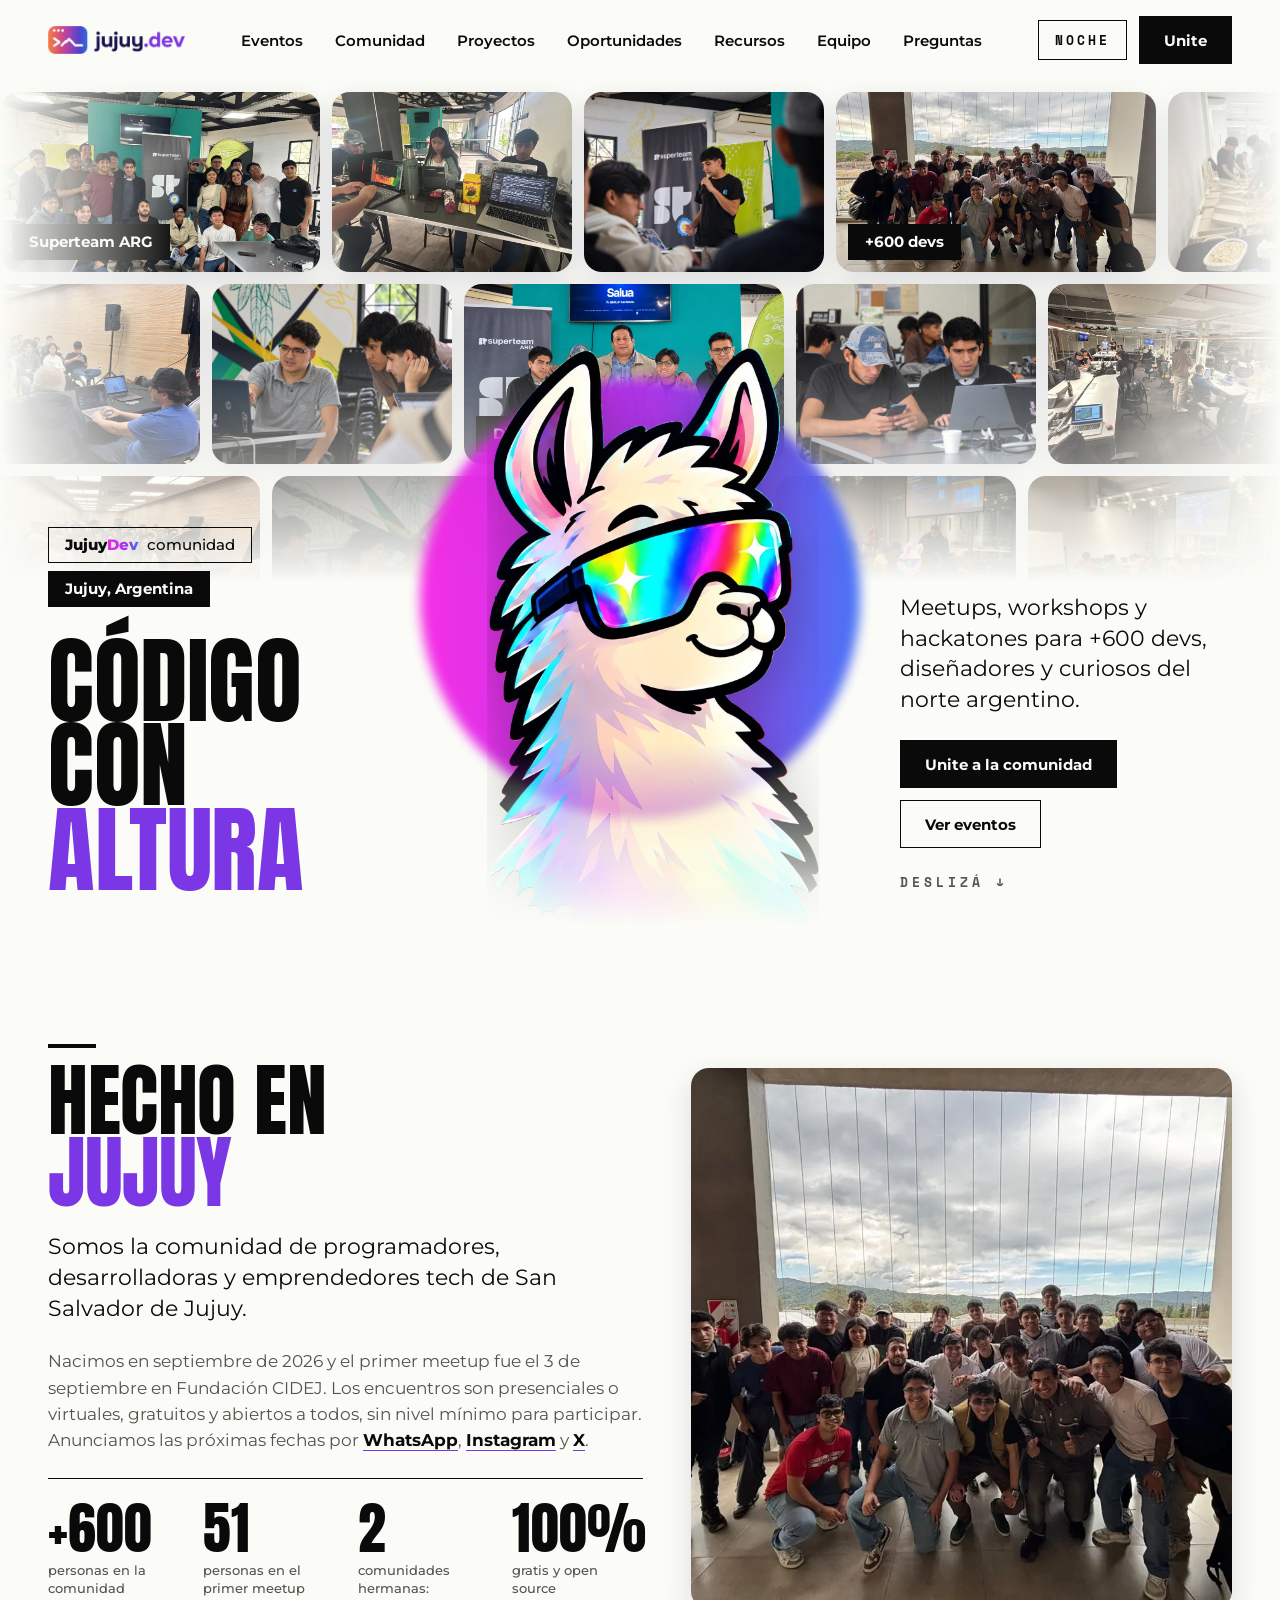
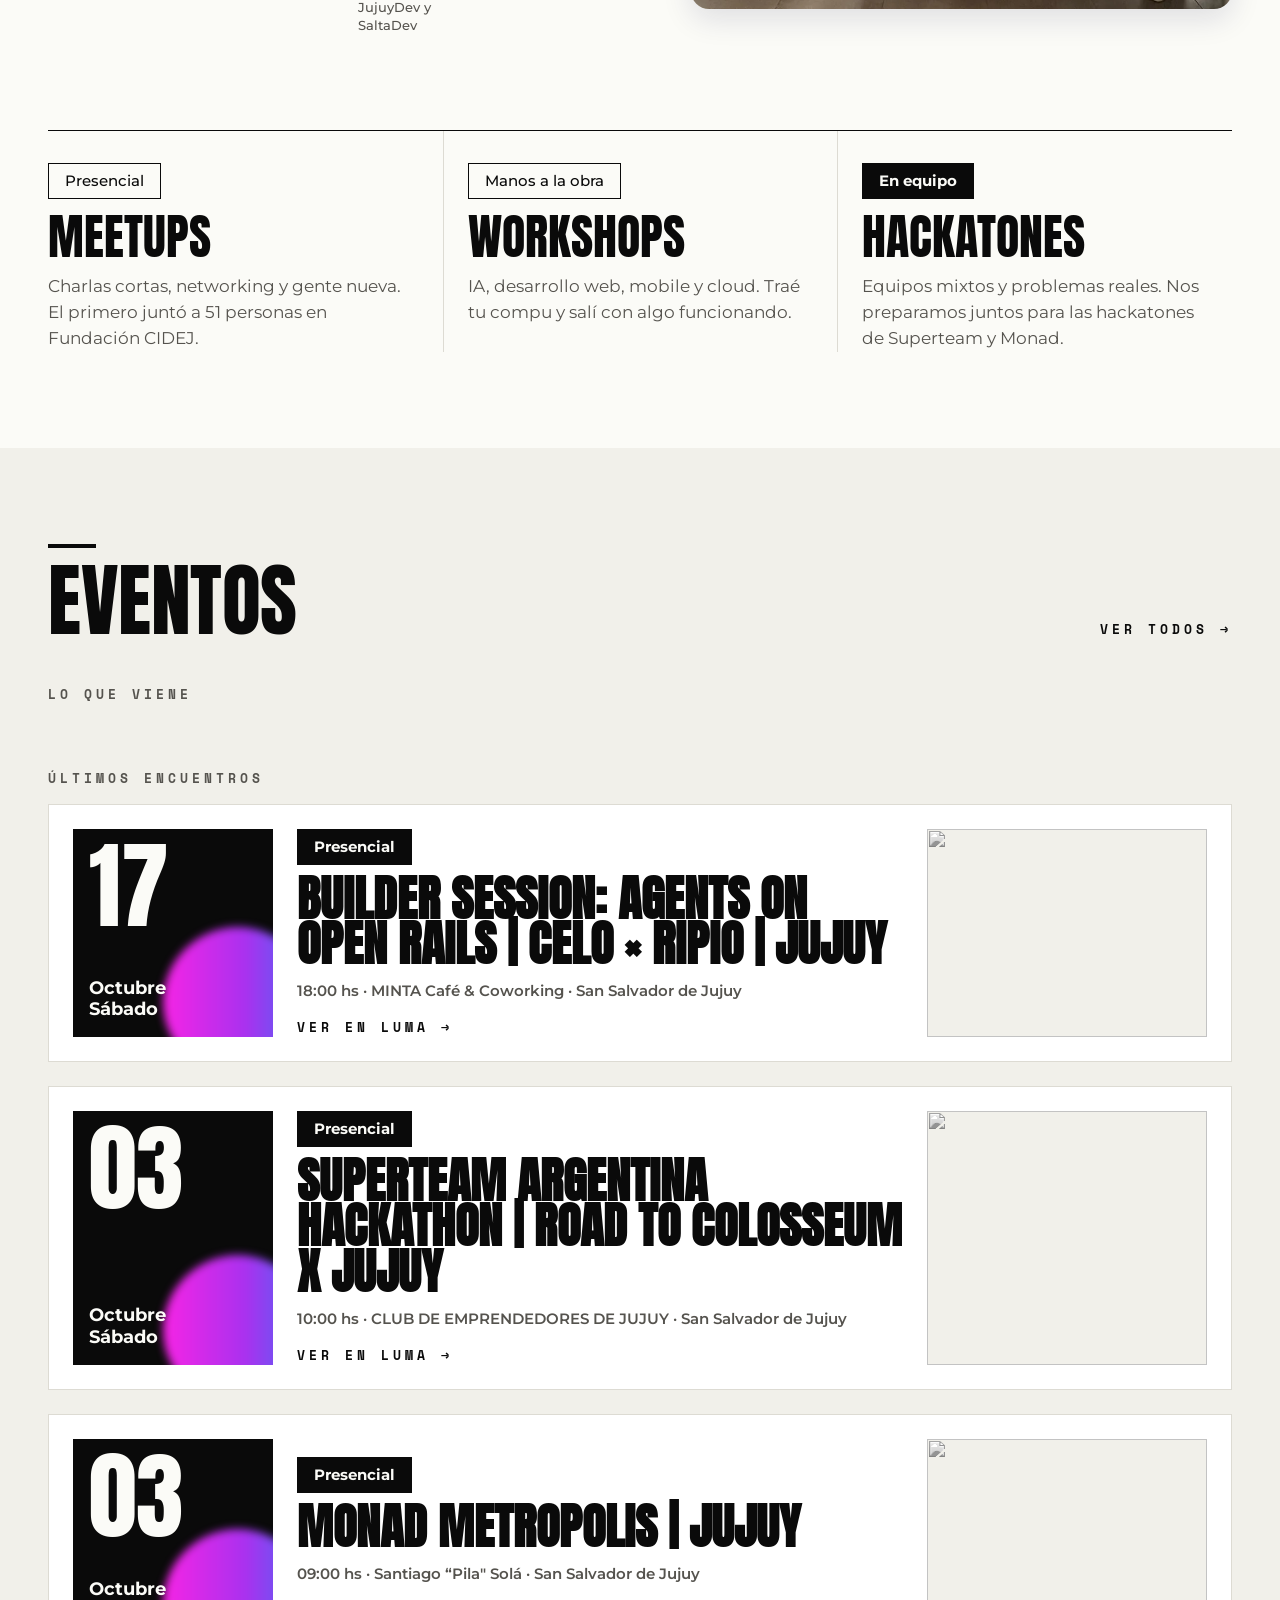
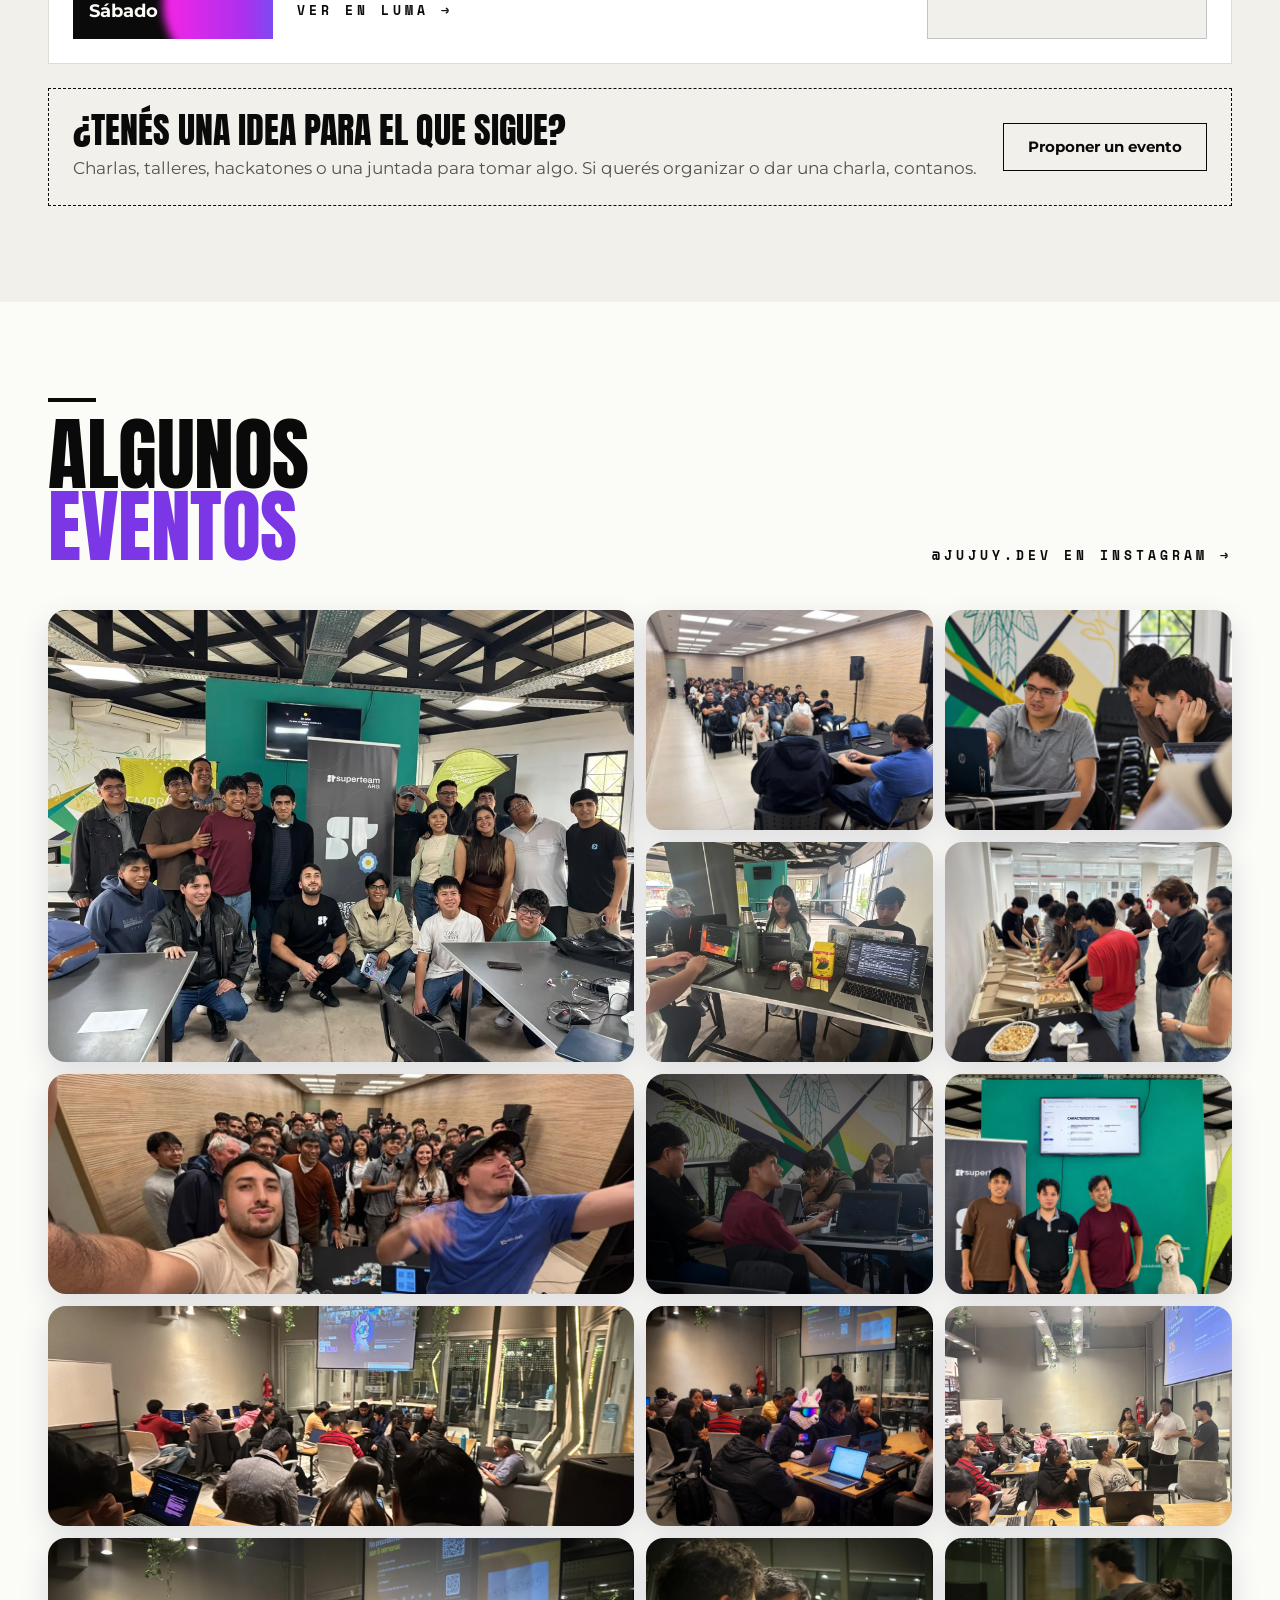
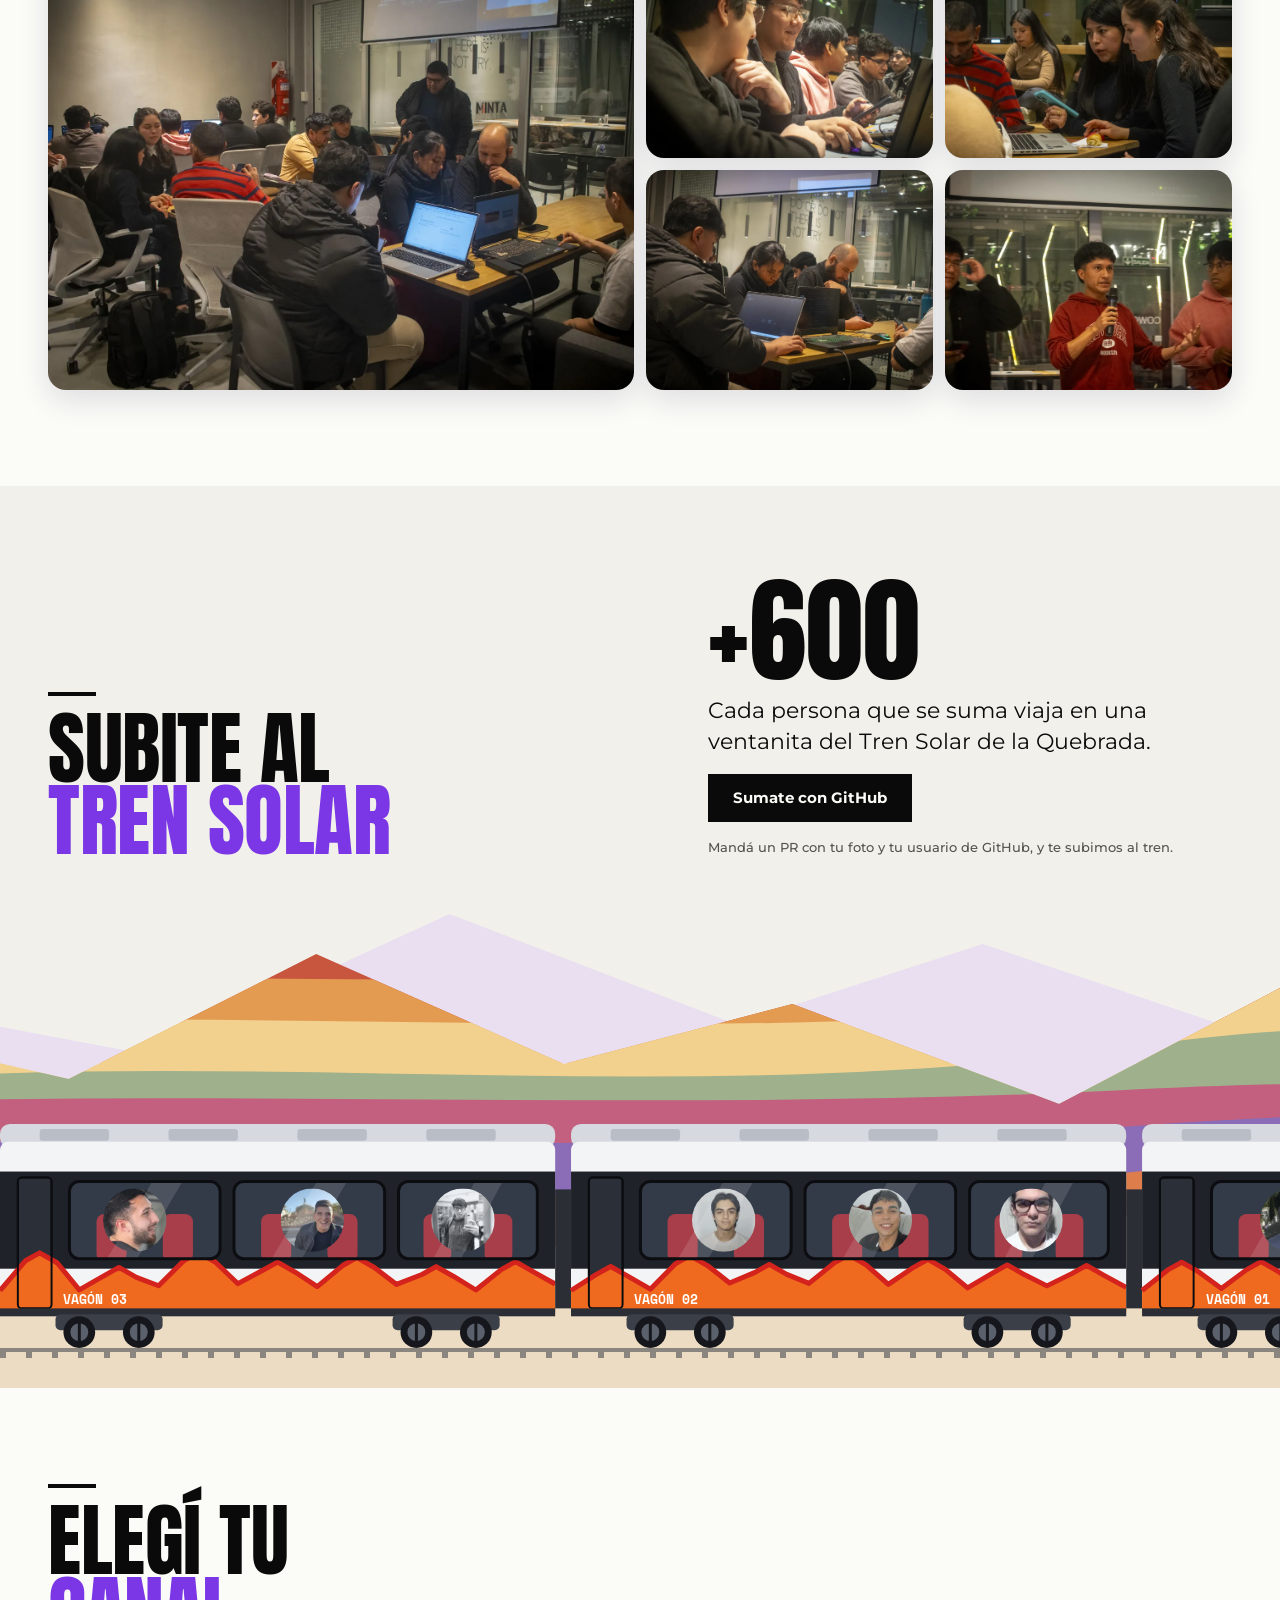
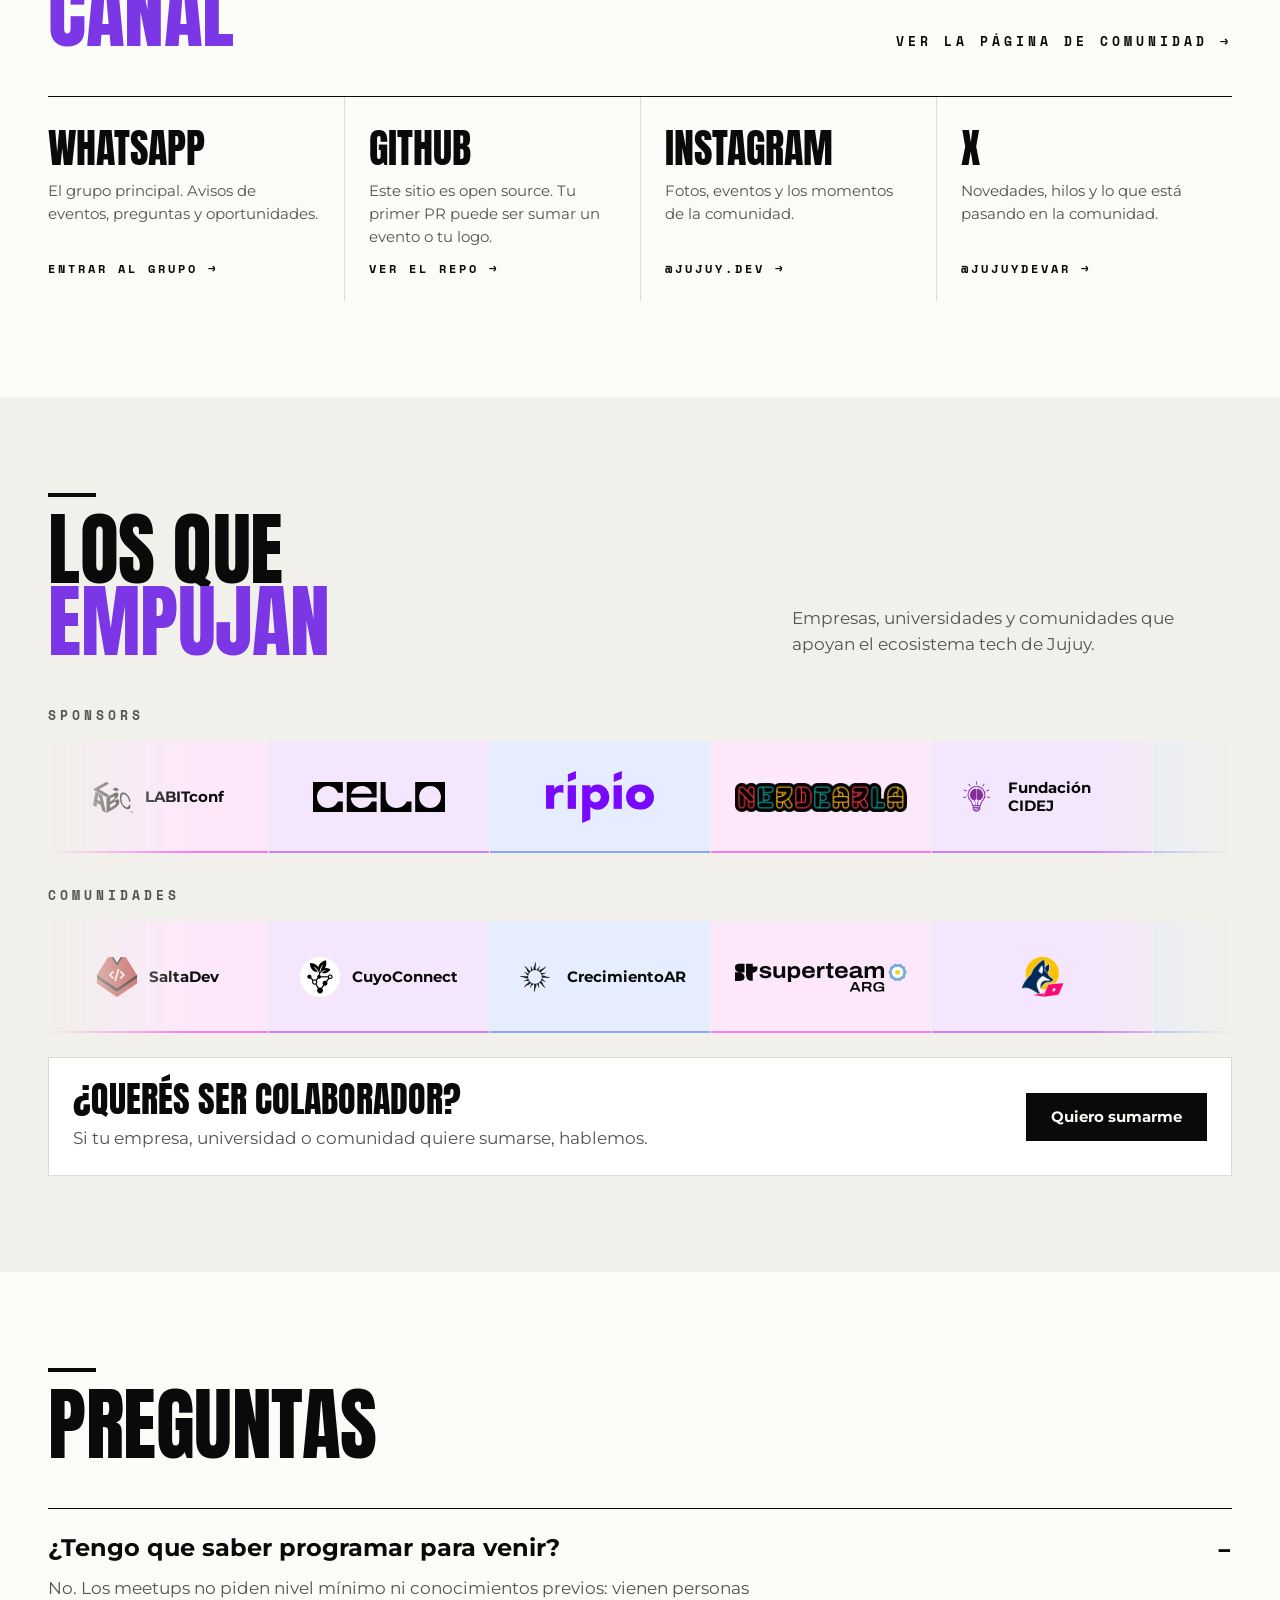
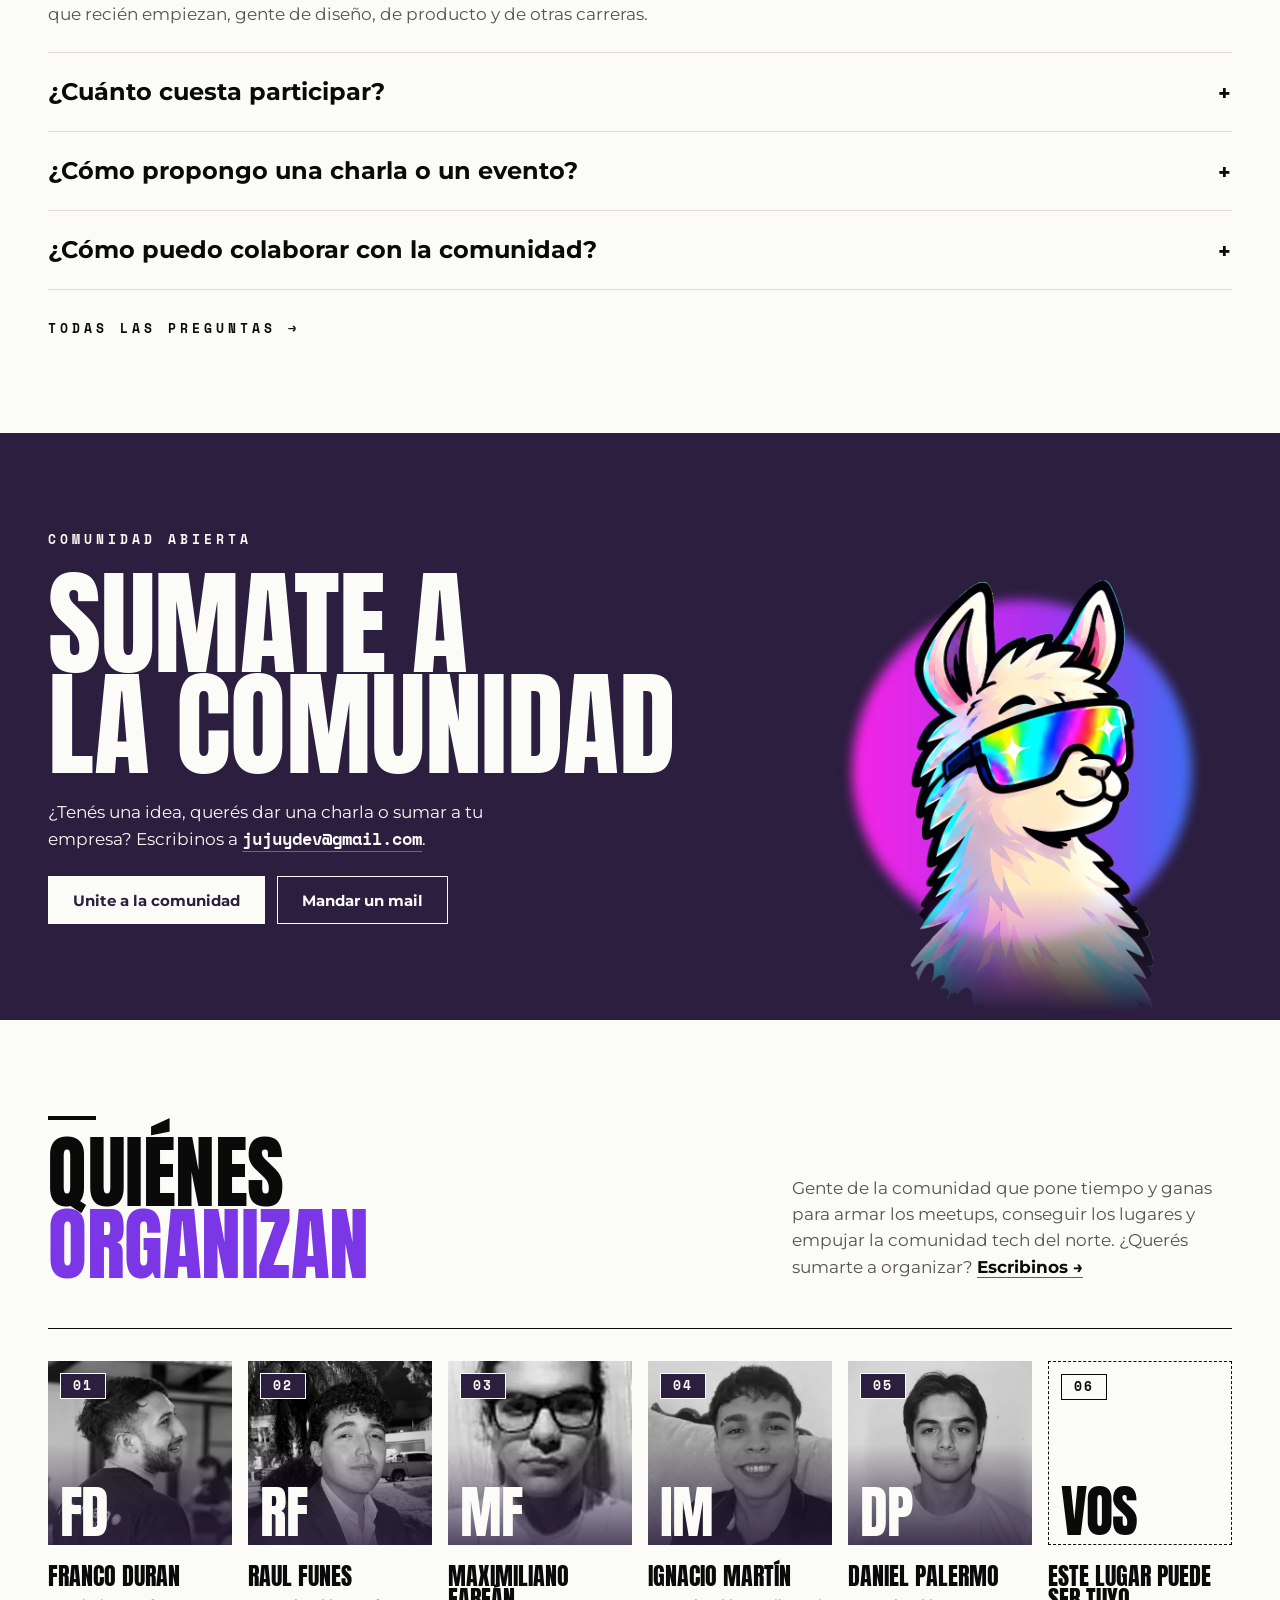
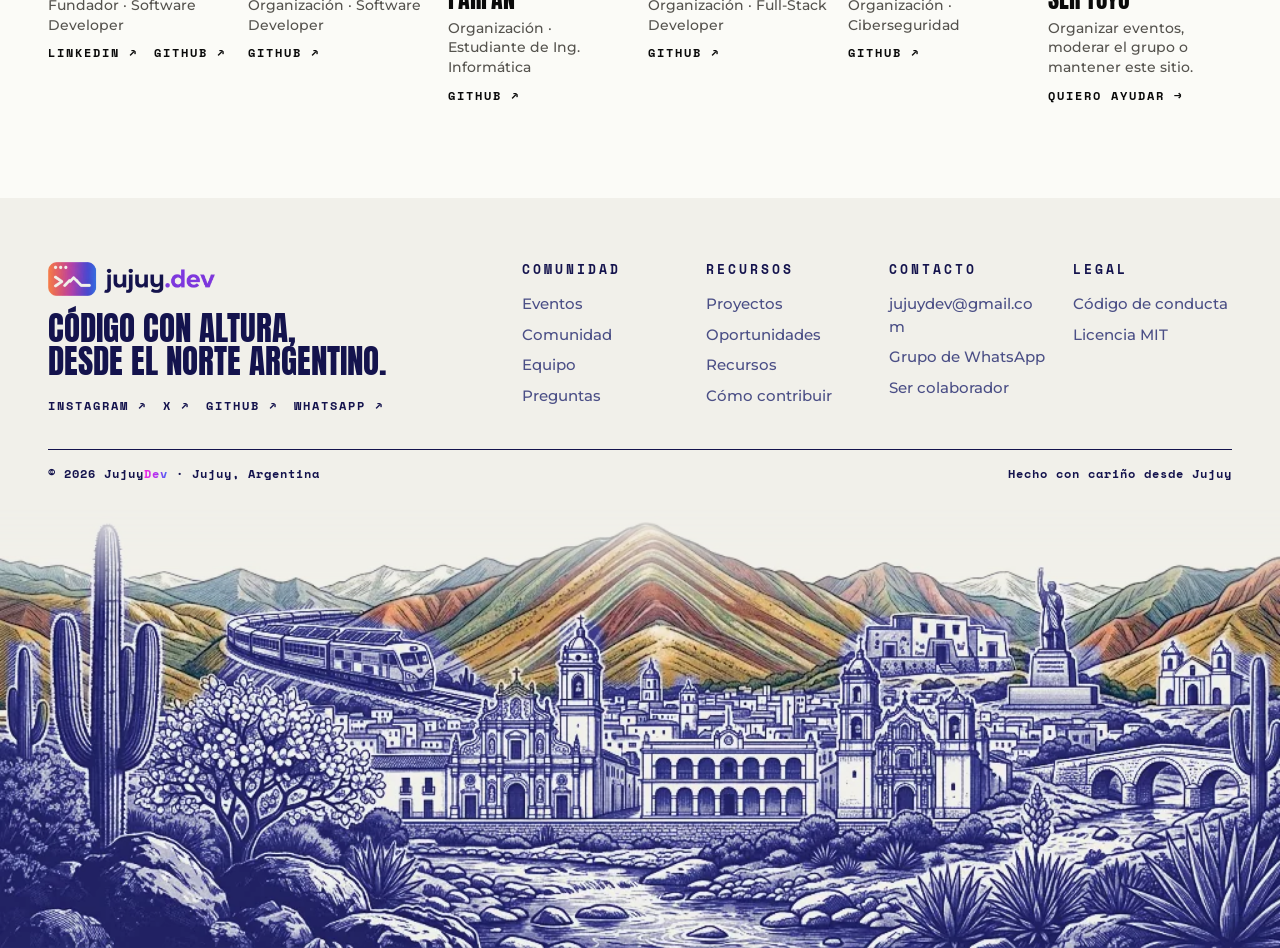
==== commit 0e961579: "feat: sumar cinco fotos de meetups al mosaico y las galerías Entran en el hero, en Algunos eventos y" ====
--- a/index.html
+++ b/index.html
@@ -214,6 +214,11 @@
       <figure class="jd-tile jd-gallery__wide"><img src="assets/fotos/evento-meetup-codigo-altura.webp" alt="Sala de un meetup con la pantalla Código con altura y gente trabajando en notebooks" style="object-position:50% 42%" width="1600" height="900" loading="lazy"></figure>
       <figure class="jd-tile"><img src="assets/fotos/evento-meetup-llama-mascota.webp" alt="Meetup en MINTA, con la mascota llama de jujuy.dev y gente con notebooks" style="object-position:50% 44%" width="1536" height="1024" loading="lazy"></figure>
       <figure class="jd-tile"><img src="assets/fotos/evento-meetup-presentacion.webp" alt="Presentación con micrófono en un meetup de la comunidad, con el público sentado" style="object-position:62% 40%" width="1600" height="1200" loading="lazy"></figure>
+      <figure class="jd-tile jd-gallery__big"><img src="assets/fotos/evento-meetup-minta-grupo.webp" alt="Grupo trabajando en MINTA durante un meetup, con la pantalla No procrastinar y alguien de pie" style="object-position:50% 45%" width="1600" height="1067" loading="lazy"></figure>
+      <figure class="jd-tile"><img src="assets/fotos/evento-meetup-fila-laptops.webp" alt="Fila de personas con notebooks en un meetup, de noche" style="object-position:42% 38%" width="1600" height="1067" loading="lazy"></figure>
+      <figure class="jd-tile"><img src="assets/fotos/evento-meetup-dos-mujeres.webp" alt="Dos personas mirando una notebook en un meetup, con una medialuna en la mesa" style="object-position:64% 42%" width="1600" height="1067" loading="lazy"></figure>
+      <figure class="jd-tile"><img src="assets/fotos/evento-meetup-mesa-try.webp" alt="Mesa colaborativa en un meetup, frente al vidrio Do or do not. There is no try." style="object-position:48% 36%" width="1600" height="1067" loading="lazy"></figure>
+      <figure class="jd-tile"><img src="assets/fotos/evento-meetup-microfono.webp" alt="Charla con micrófono en un meetup de la comunidad" style="object-position:50% 36%" width="1600" height="1067" loading="lazy"></figure>
     </div>
   </section>
 
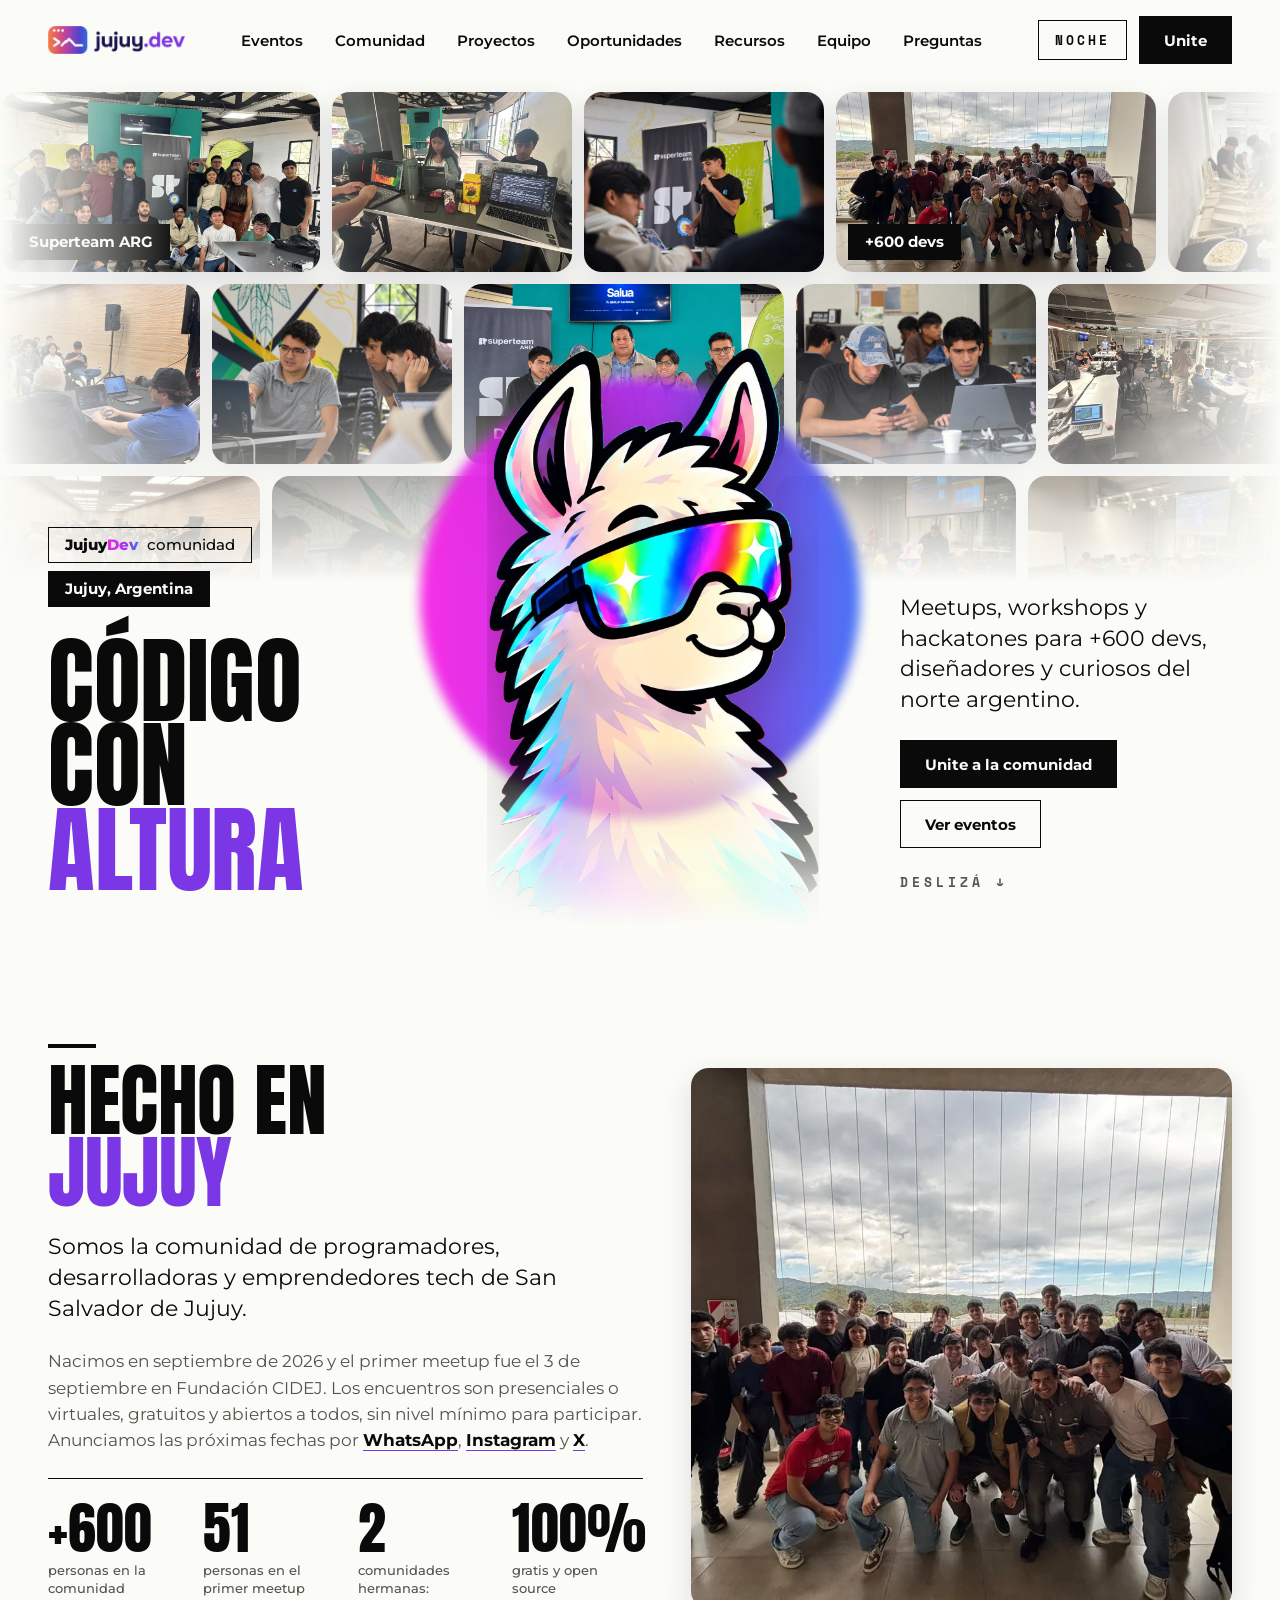
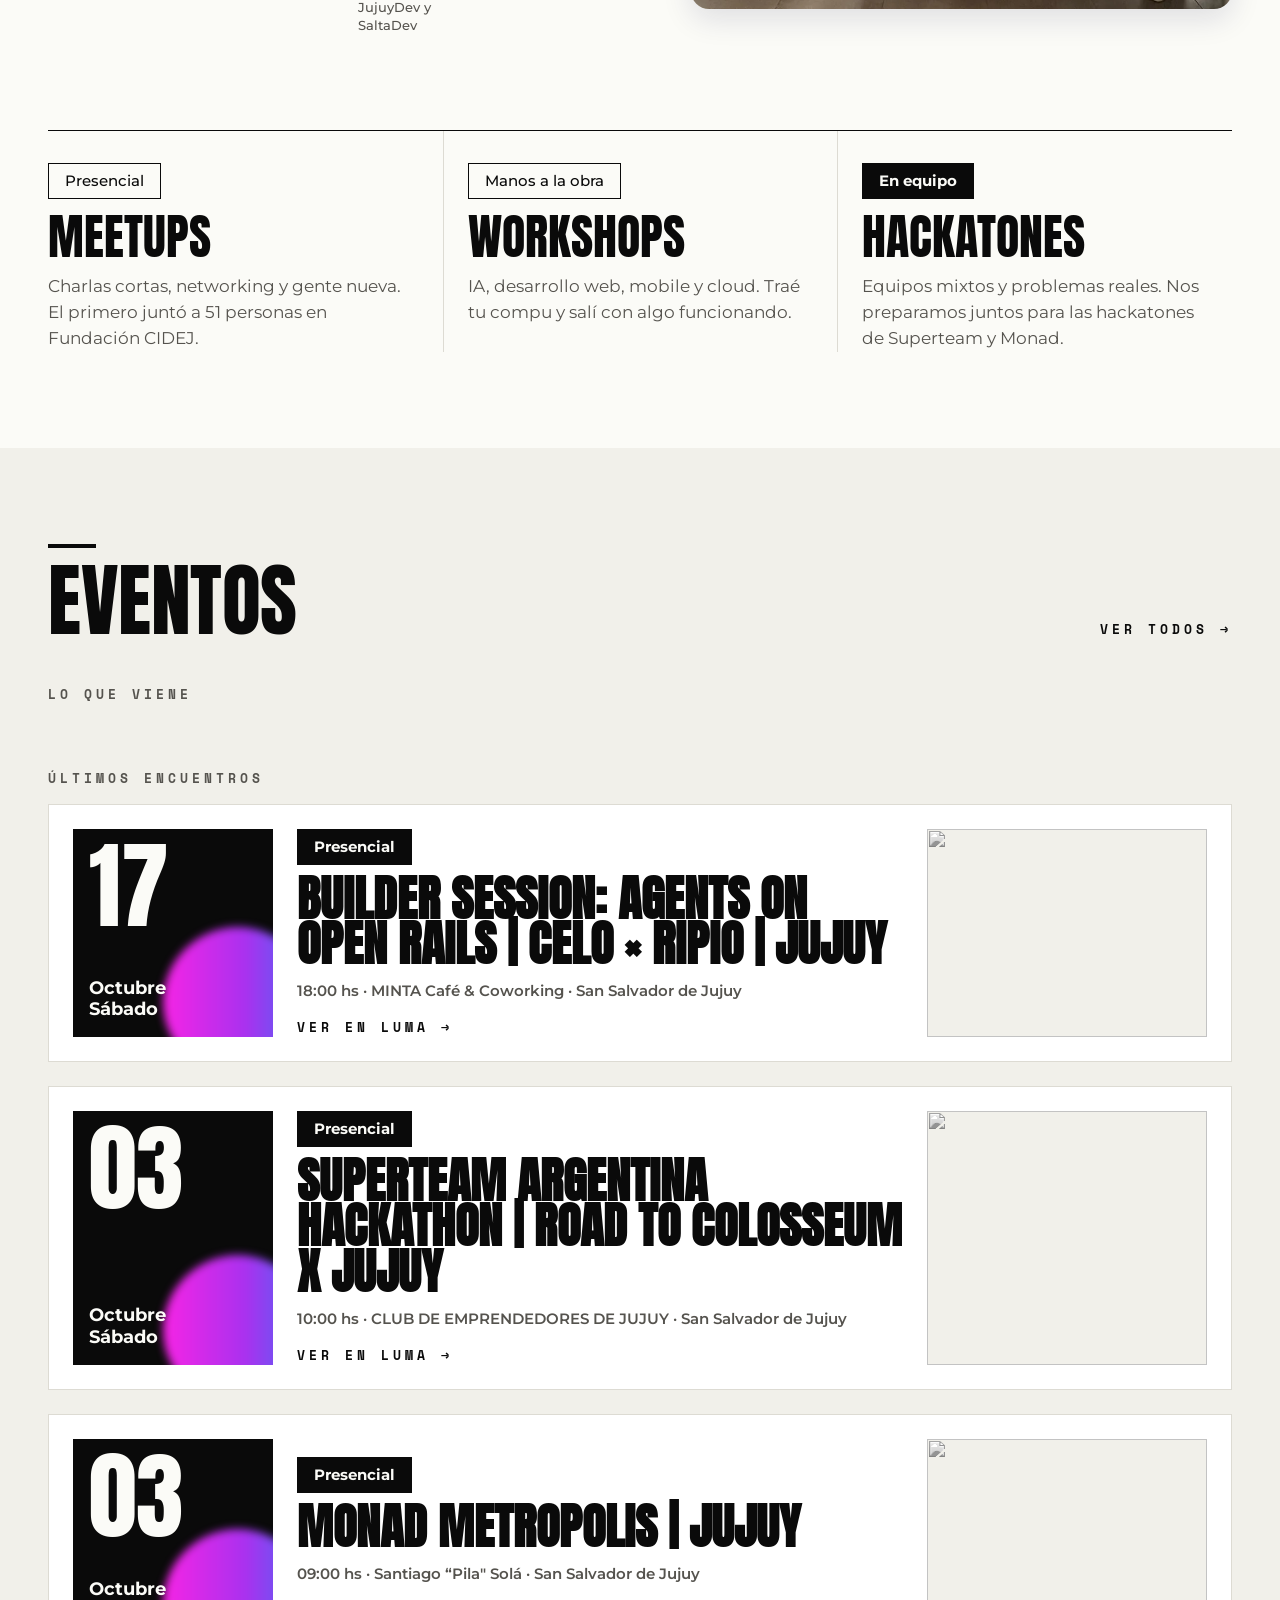
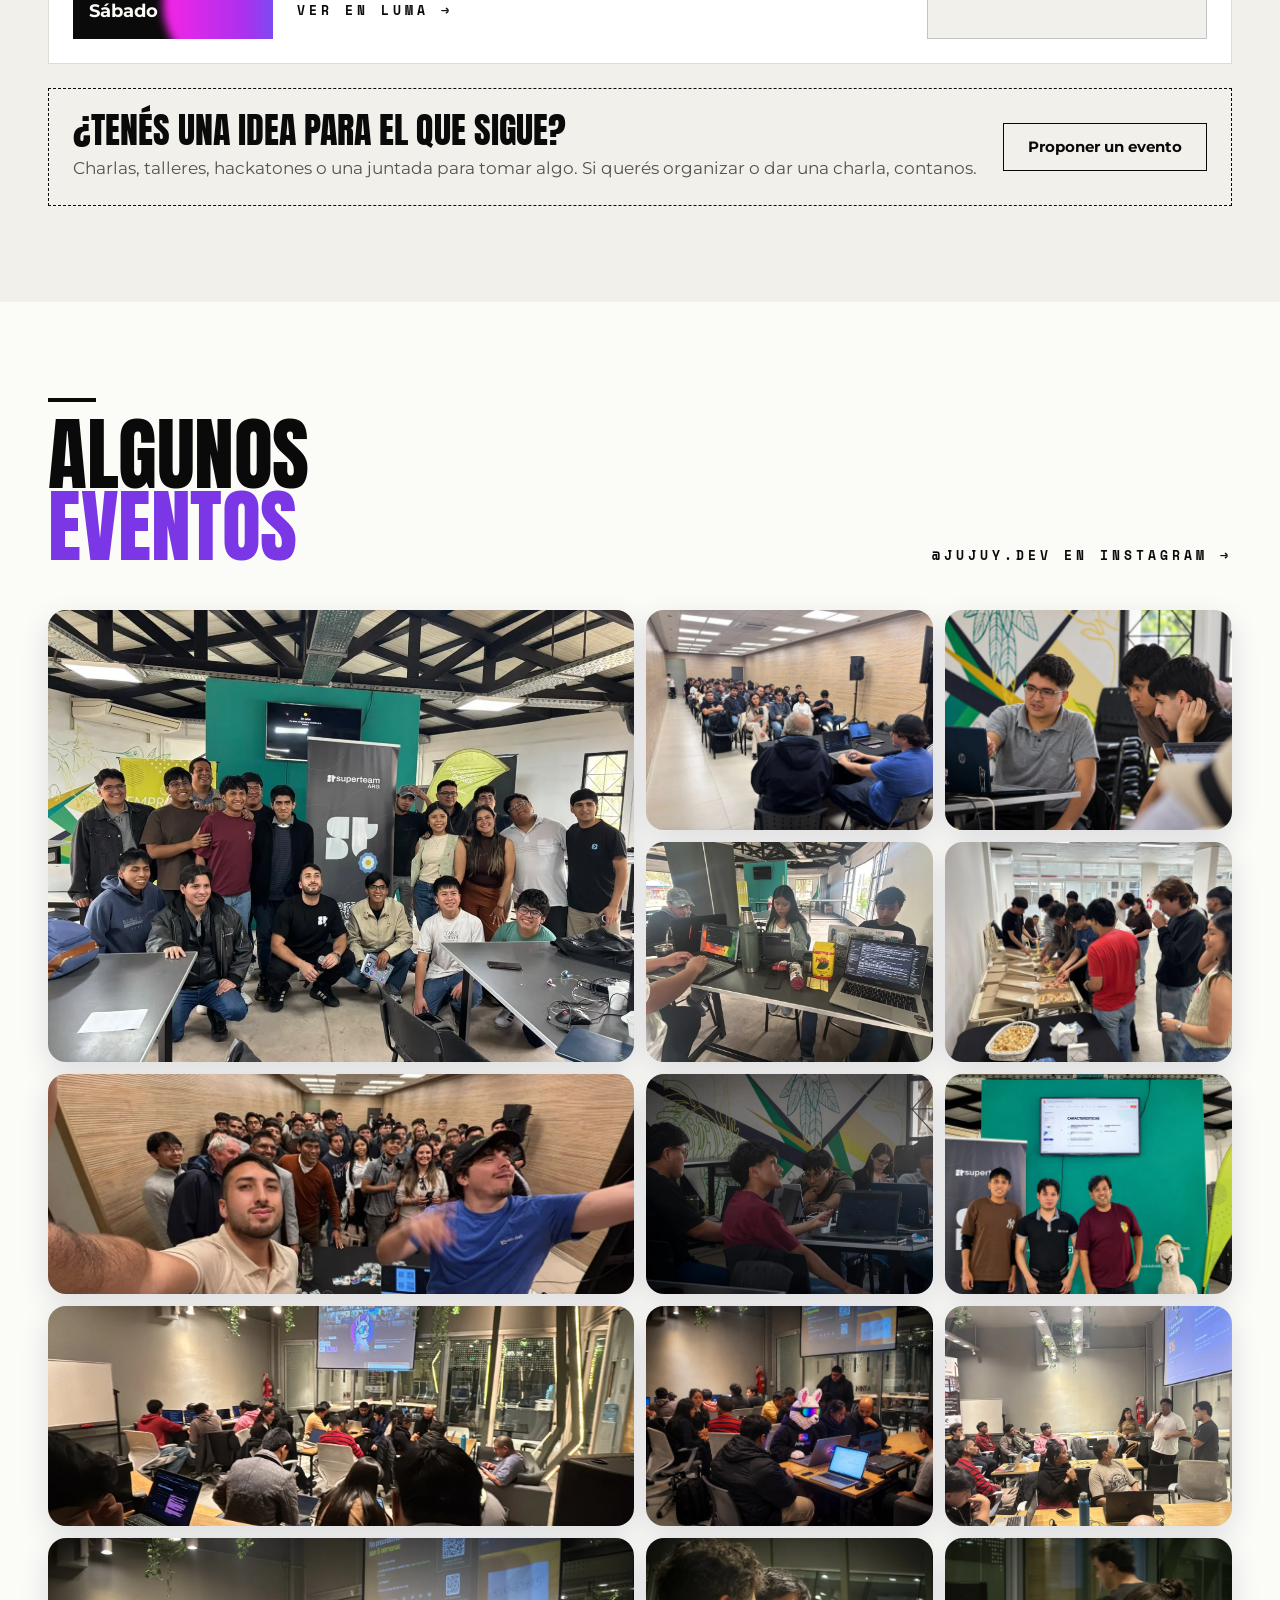
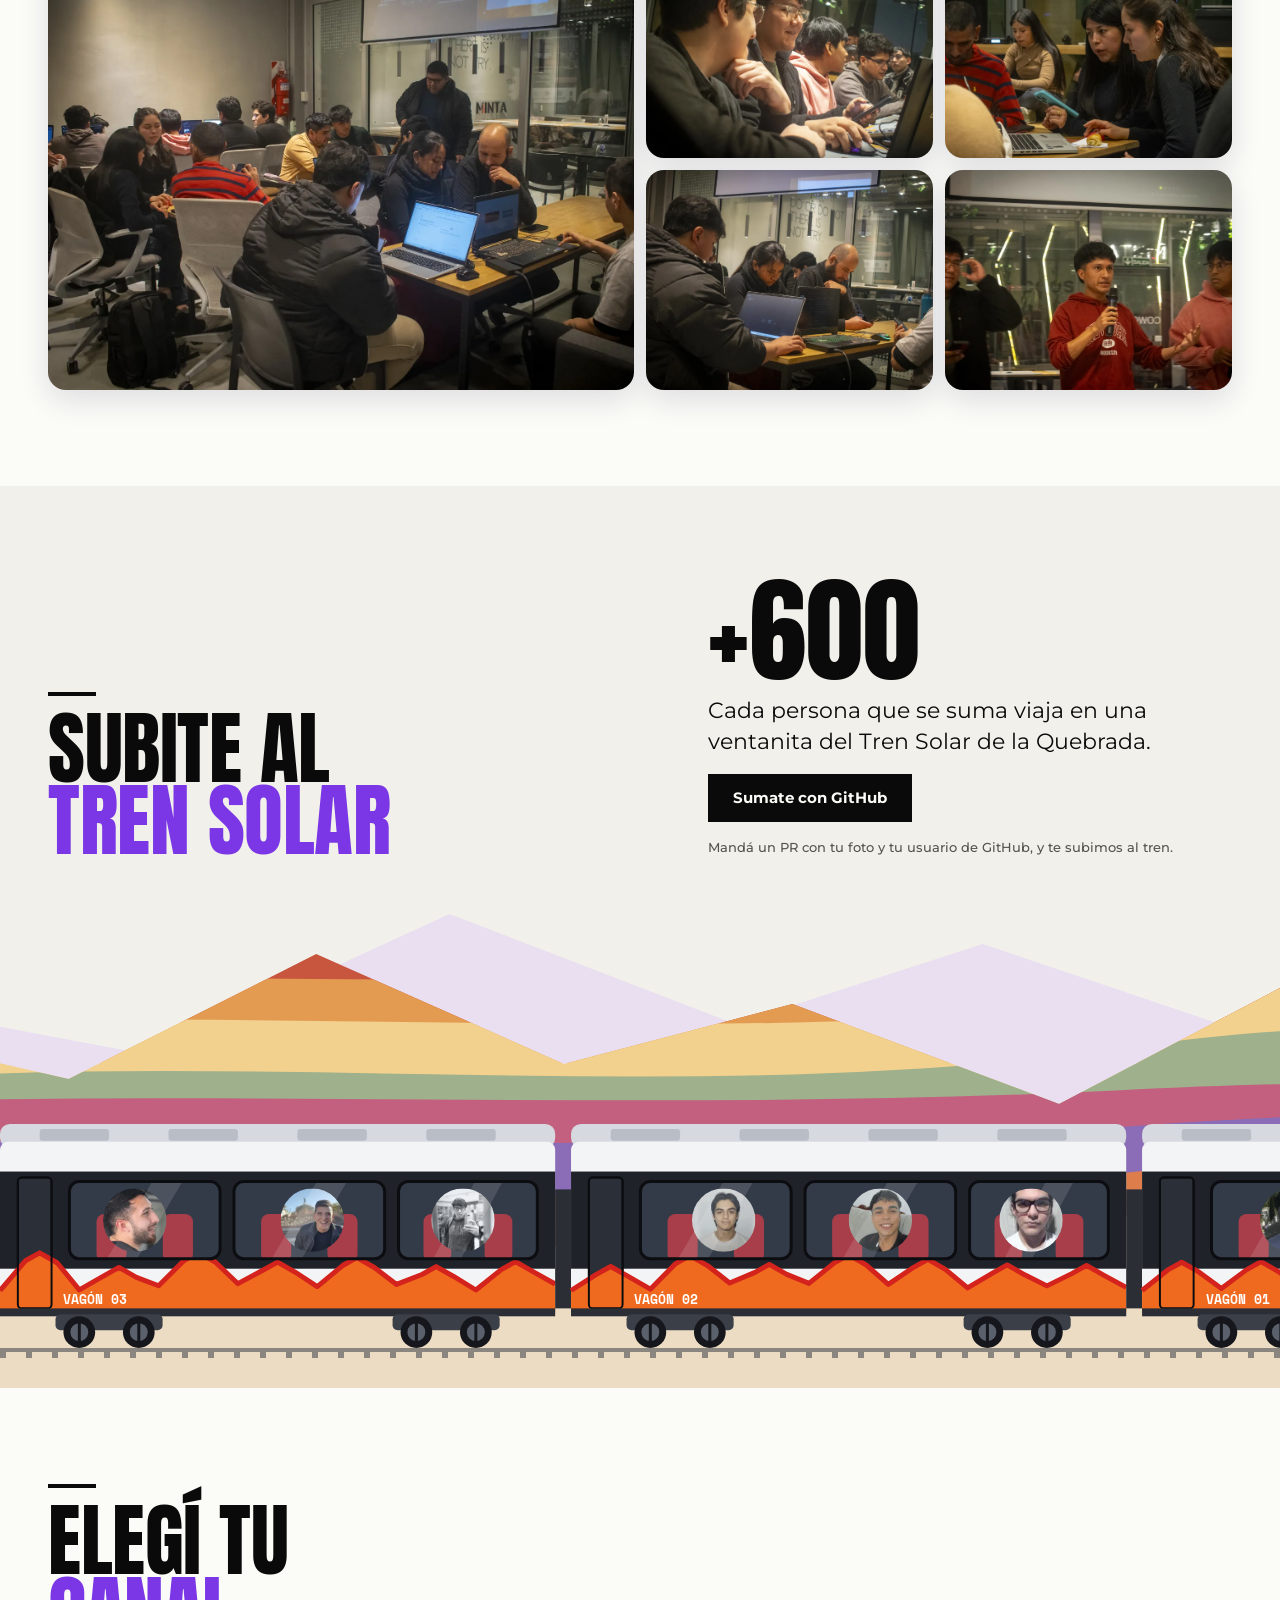
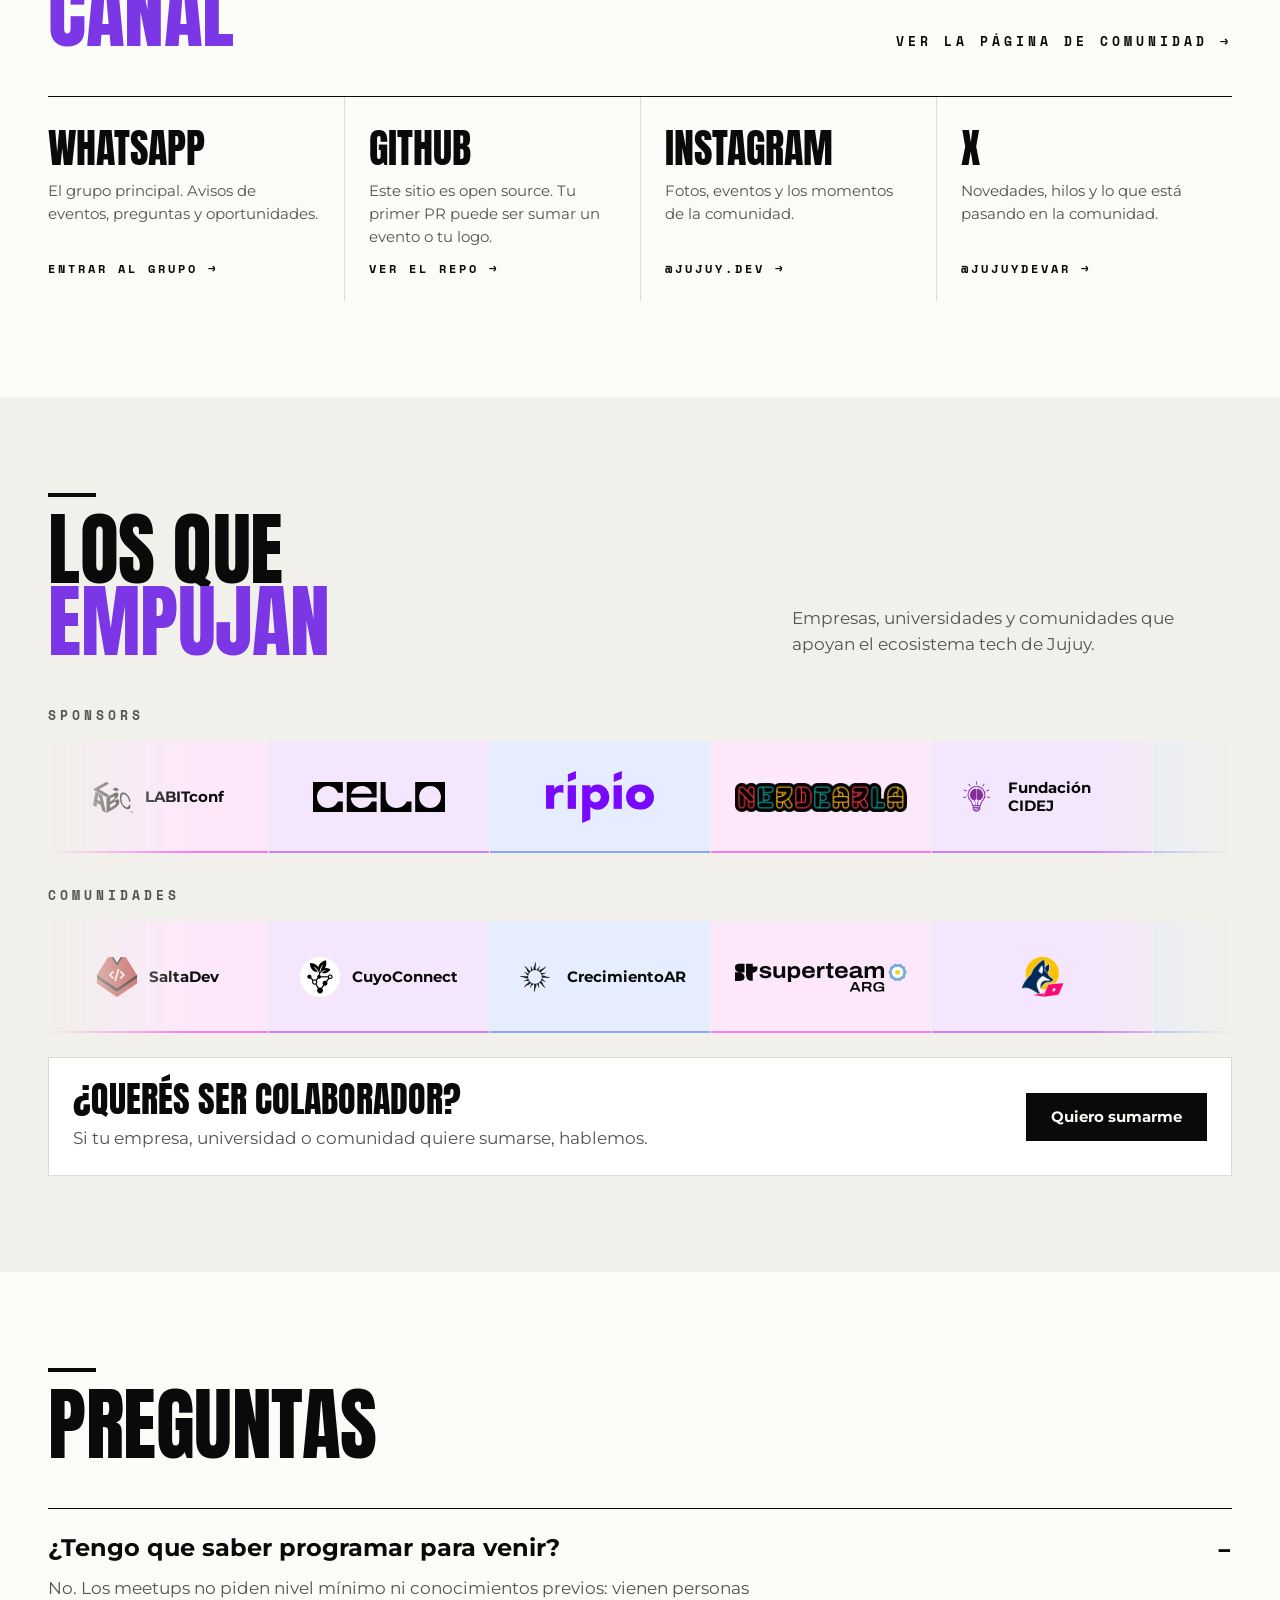
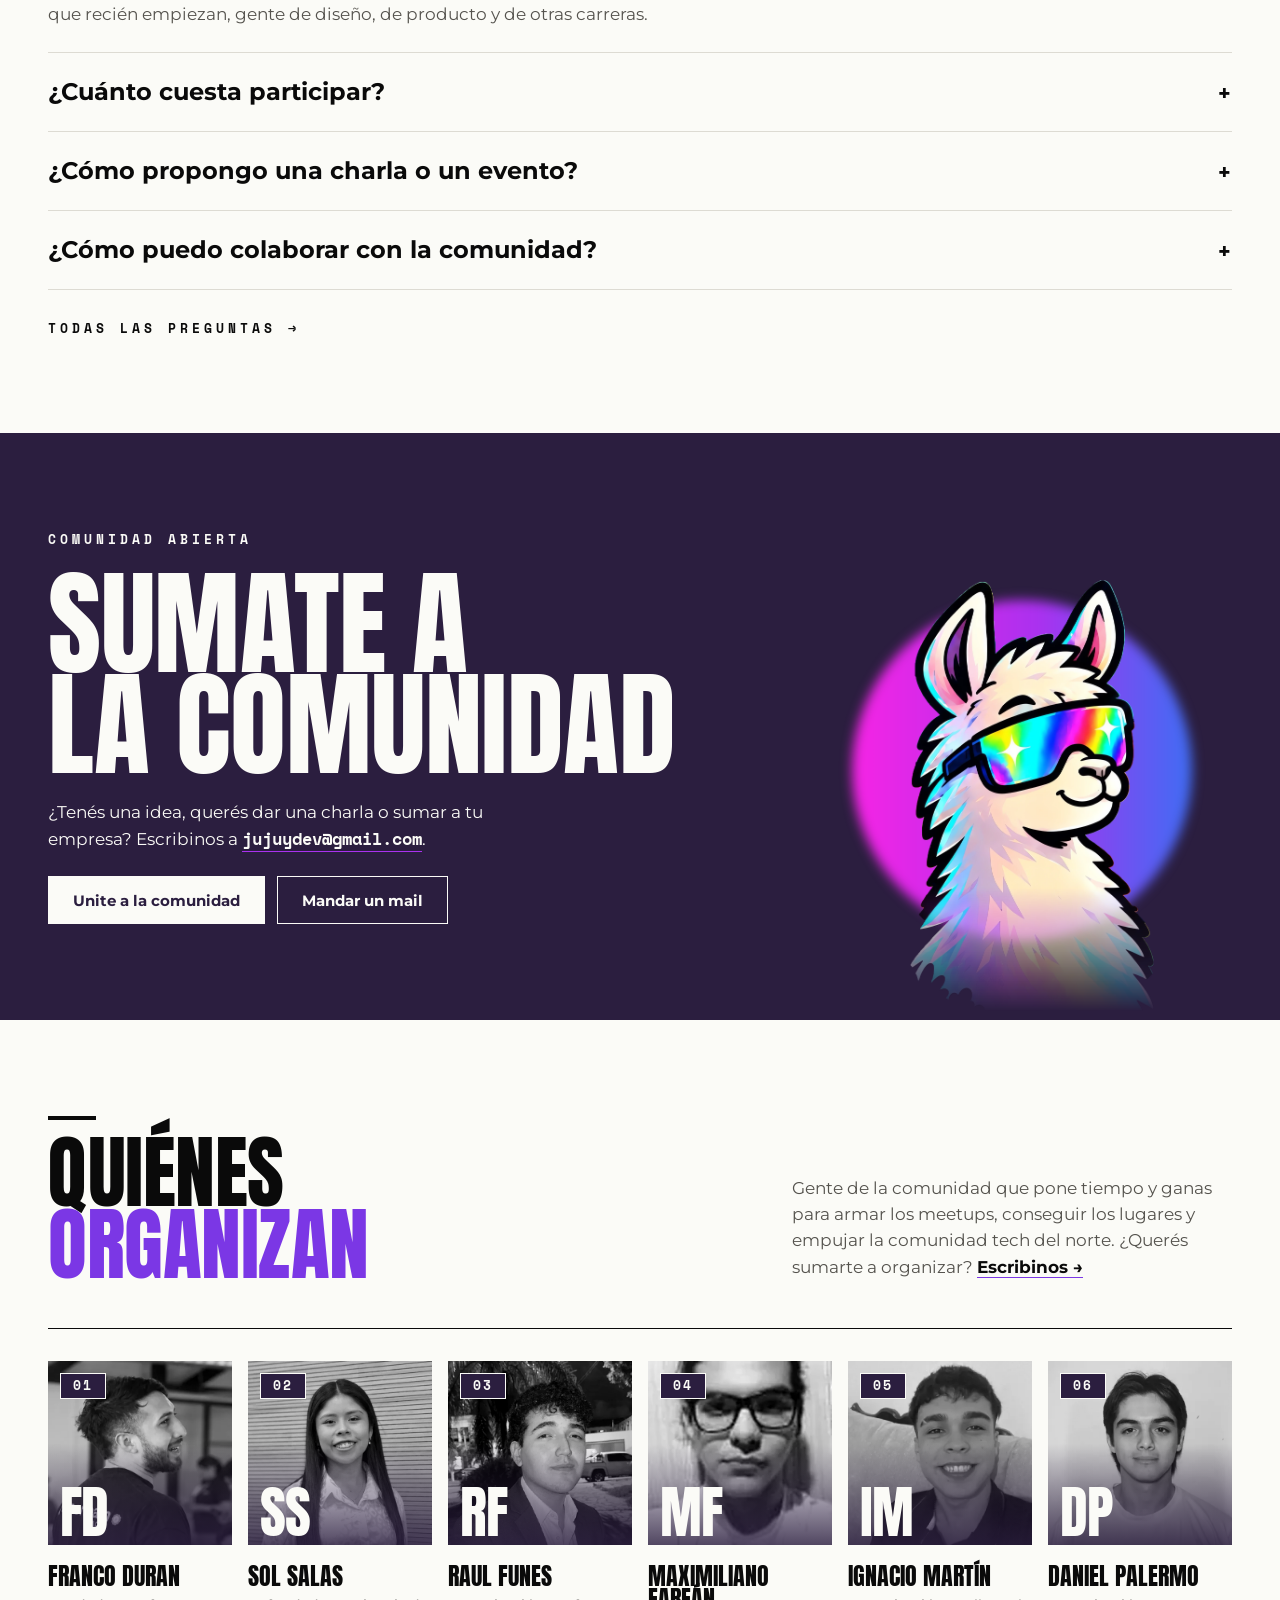
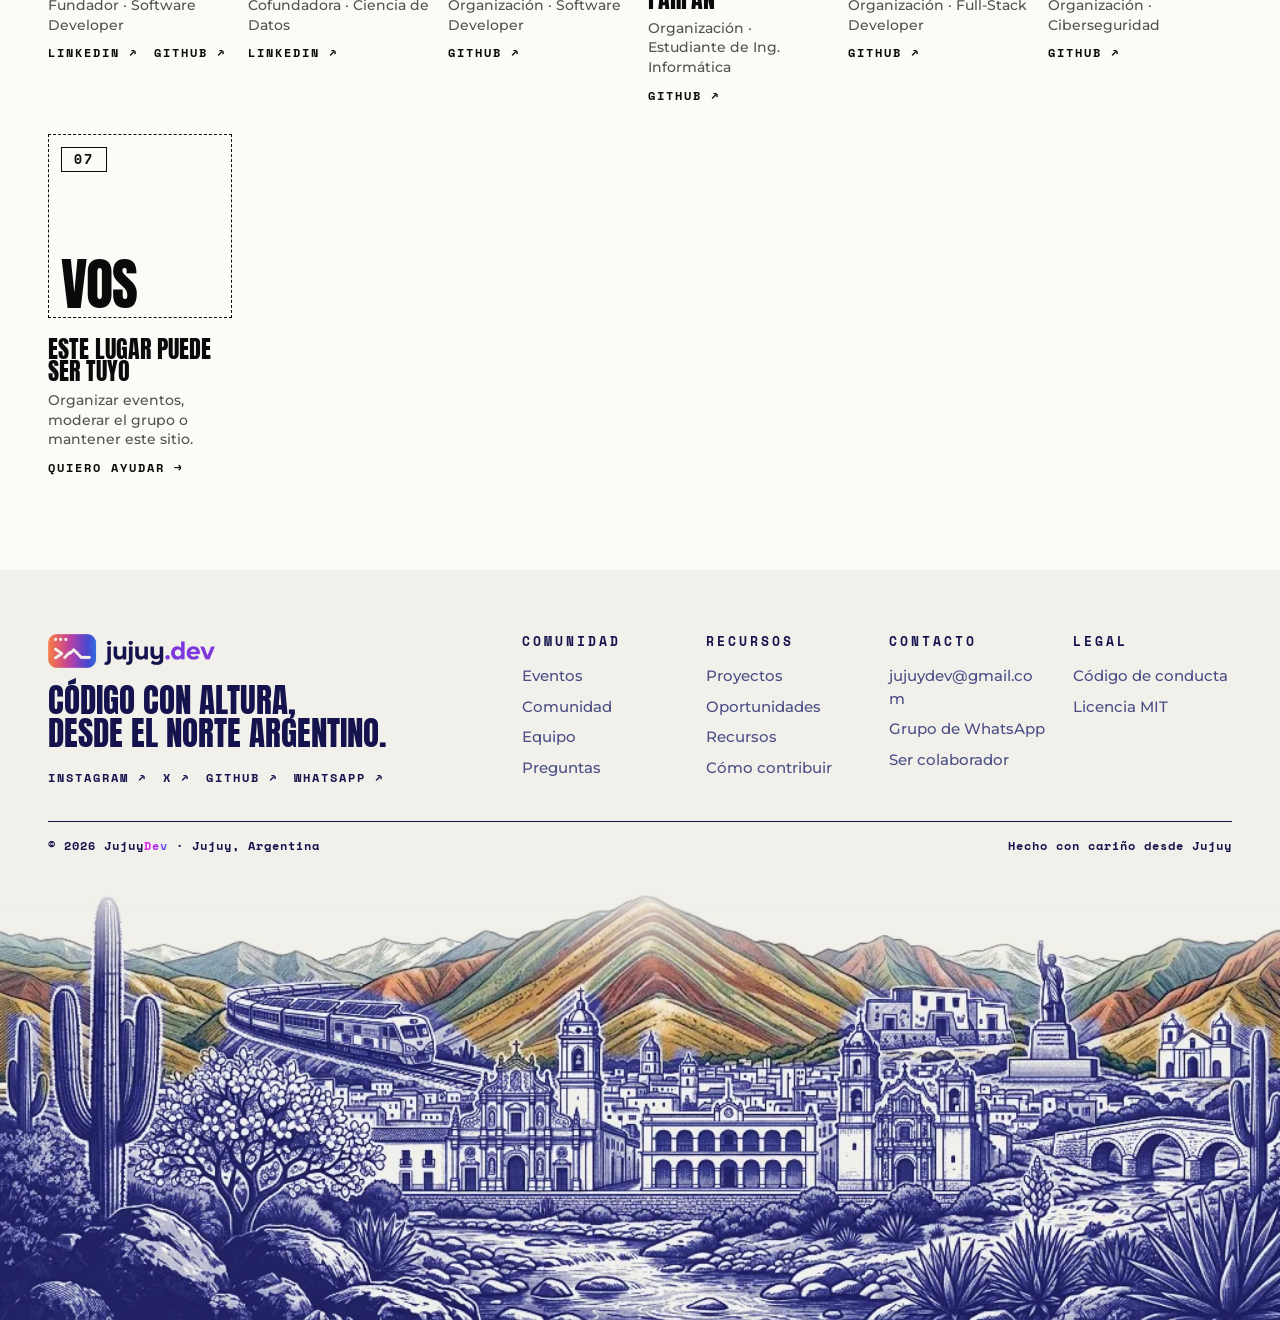
==== commit 50a3e9c6: "feat: sumar a Sol Salas como cofundadora Franco pidió listarla en Quiénes organizan, justo después d" ====
--- a/index.html
+++ b/index.html
@@ -378,9 +378,19 @@
       </article>
       <article class="jd-person">
         <div class="jd-person__photo">
+          <img src="assets/people/sol-salas-lg.webp" alt="" loading="lazy">
+          <span class="jd-person__mono" aria-hidden="true">SS</span>
+          <span class="jd-person__num">02</span>
+        </div>
+        <h3 class="jd-person__name">Sol Salas</h3>
+        <p class="jd-person__role">Cofundadora · Ciencia de Datos</p>
+        <div class="jd-person__links"><a href="https://linkedin.com/in/sol-salas-ds" target="_blank" rel="noopener">LinkedIn ↗</a></div>
+      </article>
+      <article class="jd-person">
+        <div class="jd-person__photo">
           <img src="assets/people/raul-funes-lg.webp" alt="" loading="lazy">
           <span class="jd-person__mono" aria-hidden="true">RF</span>
-          <span class="jd-person__num">02</span>
+          <span class="jd-person__num">03</span>
         </div>
         <h3 class="jd-person__name">Raul Funes</h3>
         <p class="jd-person__role">Organización · Software Developer</p>
@@ -390,7 +400,7 @@
         <div class="jd-person__photo">
           <img src="assets/people/maximiliano-farfan-lg.webp" alt="" loading="lazy">
           <span class="jd-person__mono" aria-hidden="true">MF</span>
-          <span class="jd-person__num">03</span>
+          <span class="jd-person__num">04</span>
         </div>
         <h3 class="jd-person__name">Maximiliano Farfán</h3>
         <p class="jd-person__role">Organización · Estudiante de Ing. Informática</p>
@@ -400,7 +410,7 @@
         <div class="jd-person__photo">
           <img src="assets/people/ignacio-martin-lg.webp" alt="" loading="lazy">
           <span class="jd-person__mono" aria-hidden="true">IM</span>
-          <span class="jd-person__num">04</span>
+          <span class="jd-person__num">05</span>
         </div>
         <h3 class="jd-person__name">Ignacio Martín</h3>
         <p class="jd-person__role">Organización · Full-Stack Developer</p>
@@ -410,7 +420,7 @@
         <div class="jd-person__photo">
           <img src="assets/people/daniel-palermo-lg.webp" alt="" loading="lazy">
           <span class="jd-person__mono" aria-hidden="true">DP</span>
-          <span class="jd-person__num">05</span>
+          <span class="jd-person__num">06</span>
         </div>
         <h3 class="jd-person__name">Daniel Palermo</h3>
         <p class="jd-person__role">Organización · Ciberseguridad</p>
@@ -419,7 +429,7 @@
       <article class="jd-person jd-person--open">
         <div class="jd-person__photo">
           <span class="jd-person__mono" aria-hidden="true">VOS</span>
-          <span class="jd-person__num">06</span>
+          <span class="jd-person__num">07</span>
         </div>
         <h3 class="jd-person__name">Este lugar puede ser tuyo</h3>
         <p class="jd-person__role">Organizar eventos, moderar el grupo o mantener este sitio.</p>
